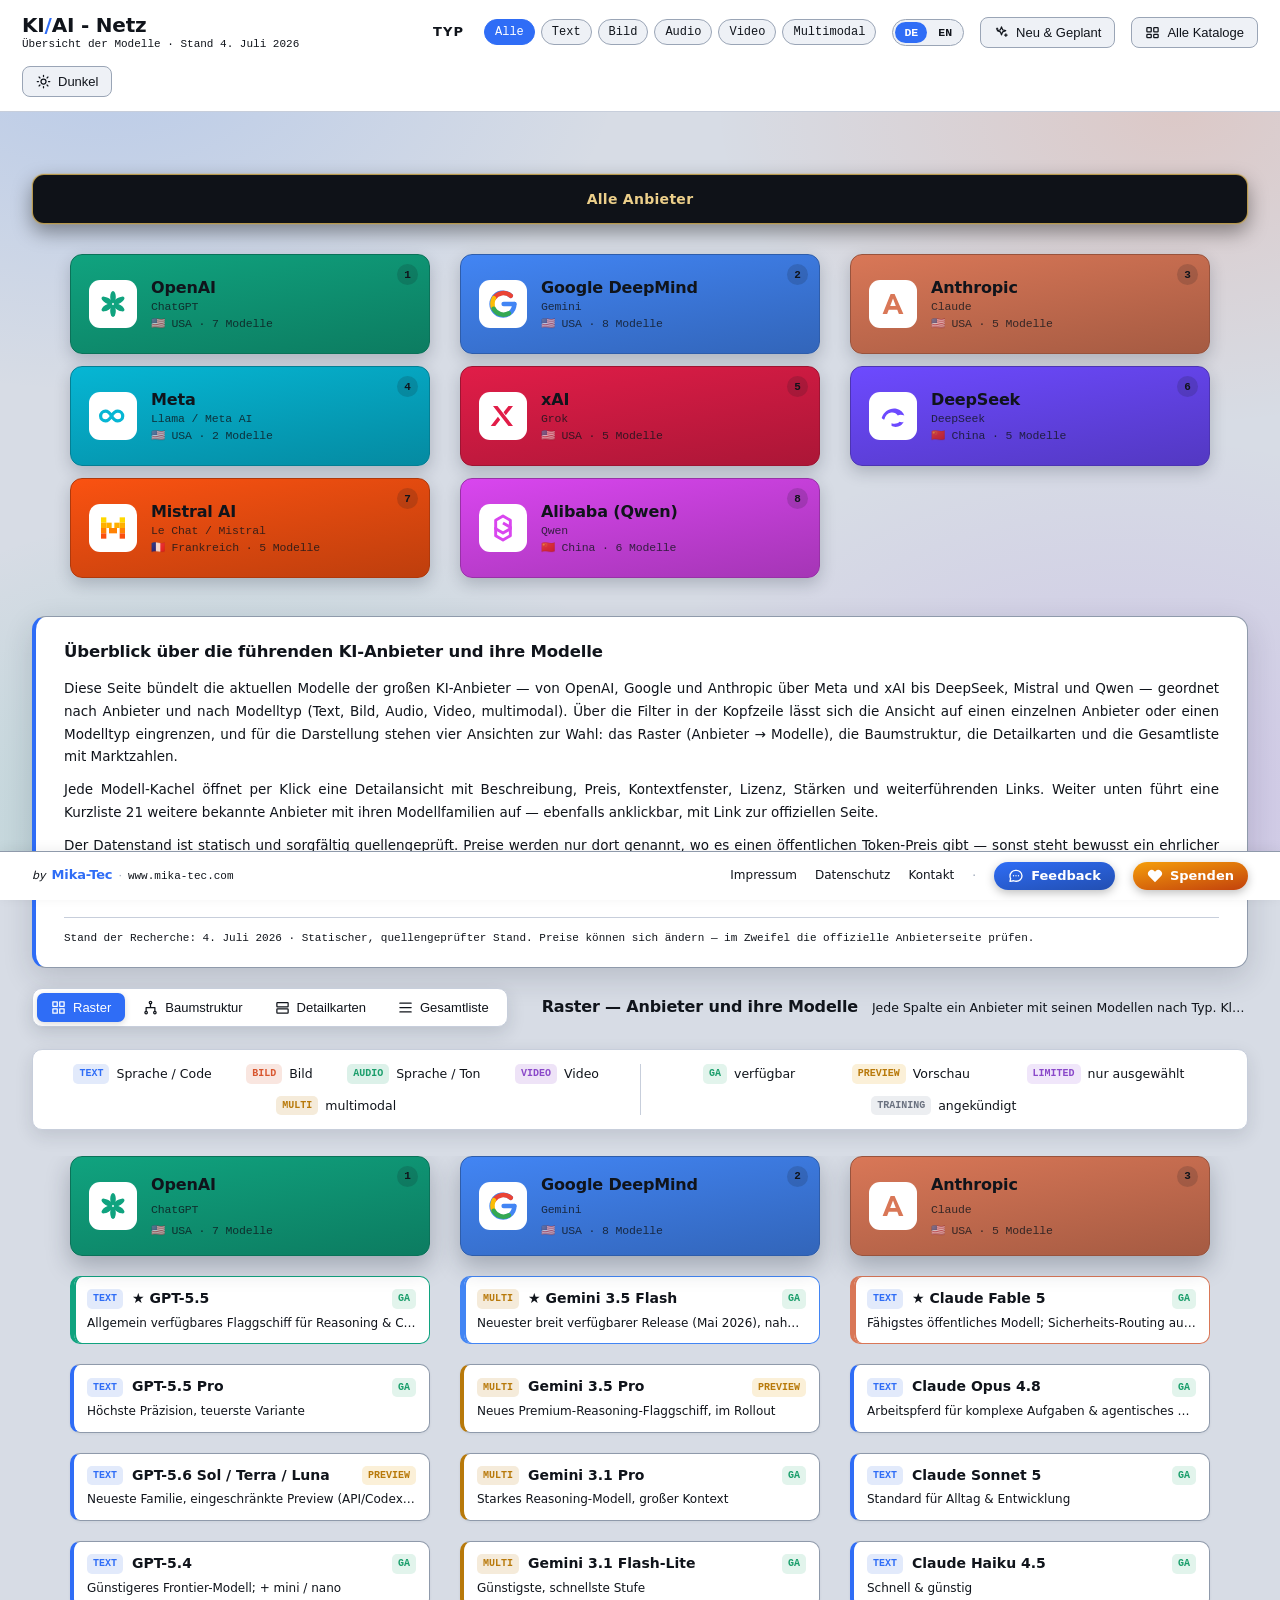
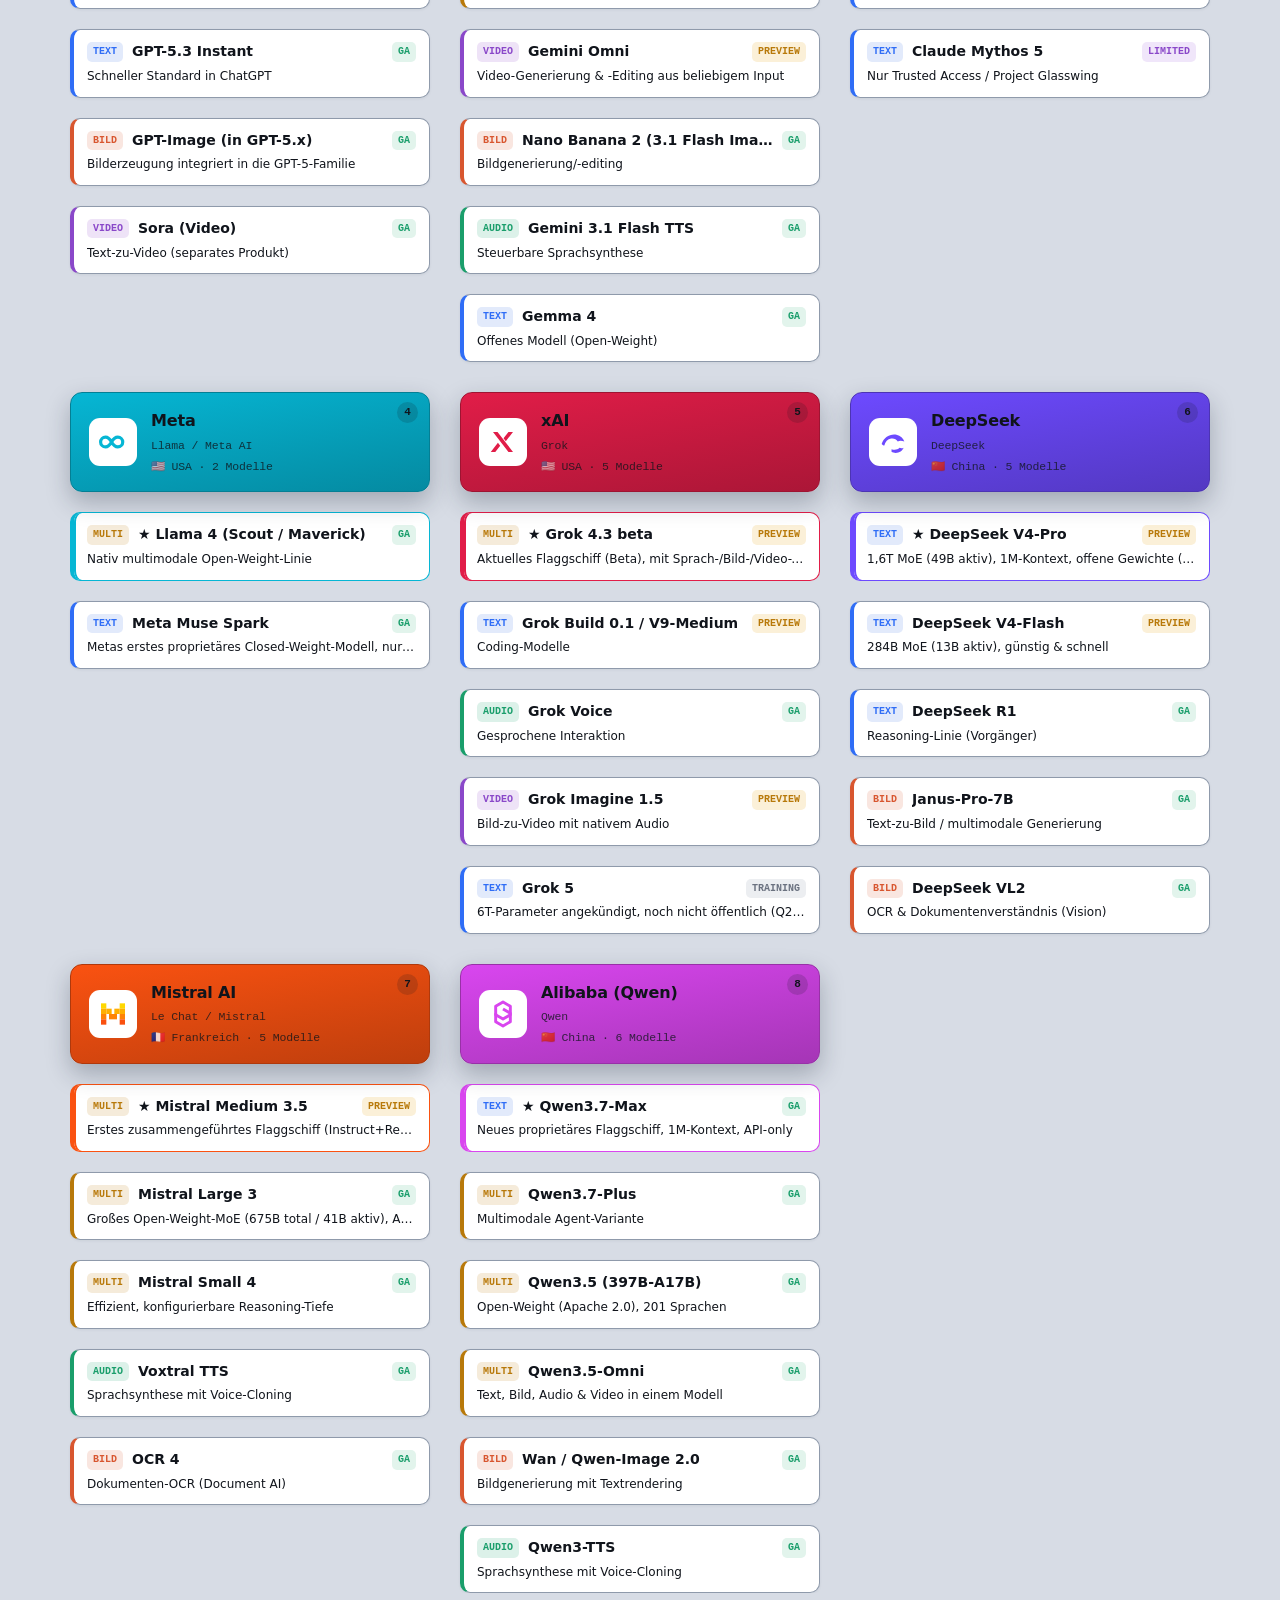
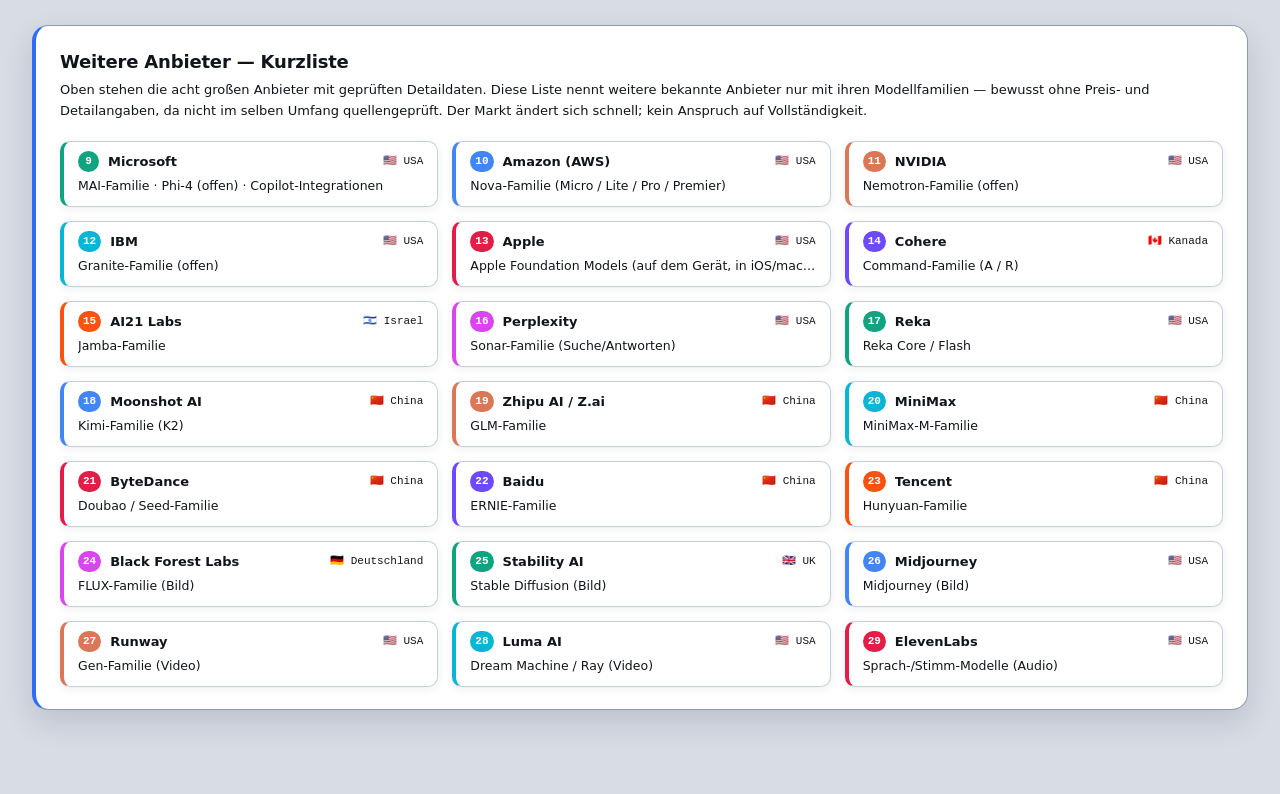
==== index.html @ 091ef5e9 "Handy: [object Object]-Bug behoben + Querlauf/Groesse gefixt - Bug: Detailkarten + Einzelansicht gab" ====
<!DOCTYPE html>
<html lang="de">
<head>
<meta charset="UTF-8">
<meta name="viewport" content="width=device-width, initial-scale=1.0">
<title>KI/AI - Netz — Übersicht der Modelle und Anbieter</title>
<meta name="description" content="Strukturierte Übersicht der großen KI-Anbieter und ihrer aktuellen Modelle, sortiert nach Typ. Stand: Juli 2026.">
<style>
  /* ---------- Farb-Token: Hell (Standard) ---------- */
  :root {
    --bg: #d7dce5;
    --panel: #ffffff;
    --panel-2: #eef1f6;
    /* Hell-Modus: alle Textstufen schwarz — keine grauen Schriften */
    --ink: #10141b;
    --ink-2: #10141b;
    --ink-3: #10141b;
    /* Schrift auf den farbigen Anbieter-Tafeln: im Hell-Modus schwarz */
    --card-ink: #10141b;
    --card-ink-soft: rgba(16, 20, 27, 0.78);
    --badge-bg: rgba(16, 20, 27, 0.16);
    --line: #c7cedb;
    --line-2: #9aa5b6;
    --card-line: #8f9aab;
    --tree-line: #6f8099;
    --accent: #2f6df6;
    --accent-soft: #e2eafb;
    --radius: 12px;
    --mono: ui-monospace, "SF Mono", "Cascadia Code", "JetBrains Mono", Menlo, Consolas, monospace;
    --sans: system-ui, -apple-system, "Segoe UI", Roboto, "Helvetica Neue", Arial, sans-serif;

    /* Status-Farben */
    --s-ga: #1a9e6b;
    --s-ga-bg: #e2f4ec;
    --s-preview: #b8790a;
    --s-preview-bg: #fbf0d8;
    --s-limited: #8a48c9;
    --s-limited-bg: #f0e6fa;
    --s-training: #6b7280;
    --s-training-bg: #eceef1;

    /* Typ-Farben */
    --t-text: #2f6df6;
    --t-image: #d8562f;
    --t-audio: #1a9e6b;
    --t-video: #8a48c9;
    --t-multi: #b8790a;
  }
  /* ---------- Farb-Token: Dunkel ---------- */
  html[data-theme="dark"] {
    --bg: #0d1017;
    --panel: #161b24;
    --panel-2: #1b212c;
    --ink: #e8ecf2;
    --ink-2: #a8b2c1;
    --ink-3: #6c7686;
    /* Dunkel-Modus: Tafel-Schrift bleibt weiß */
    --card-ink: #fff;
    --card-ink-soft: rgba(255, 255, 255, 0.88);
    --badge-bg: rgba(255, 255, 255, 0.28);
    --line: #262d38;
    --line-2: #333c49;
    --card-line: #4a5568;
    --tree-line: #74879f;
    --accent: #5b8dff;
    --accent-soft: #1a2740;

    --s-ga: #46c894;
    --s-ga-bg: #113026;
    --s-preview: #e0a838;
    --s-preview-bg: #33280f;
    --s-limited: #b785e8;
    --s-limited-bg: #2a1c3d;
    --s-training: #9aa3b2;
    --s-training-bg: #23272f;

    --t-text: #5b8dff;
    --t-image: #f0805a;
    --t-audio: #46c894;
    --t-video: #b785e8;
    --t-multi: #e0a838;
  }

  * { box-sizing: border-box; }
  html {
    scroll-behavior: smooth;
    /* verhindert, dass iOS Safari bei Querlauf die Schrift automatisch vergrößert */
    -webkit-text-size-adjust: 100%;
    text-size-adjust: 100%;
    overflow-x: hidden;   /* kein seitliches Verrutschen der ganzen Seite */
  }
  body {
    margin: 0;
    font-family: var(--sans);
    background: var(--bg);
    color: var(--ink);
    line-height: 1.55;
    -webkit-font-smoothing: antialiased;
    padding-bottom: 56px; /* Platz für die fixe Fußzeile */
  }
  /* Tiefeneffekt: mehrfarbiger Mesh-Hintergrund (fixiert) — Tafeln und
     Diagramme schweben mit ihren Schatten davor. */
  body {
    background:
      radial-gradient(900px 600px at 8% 5%, rgba(66, 133, 244, 0.20), transparent 58%),
      radial-gradient(800px 550px at 92% 12%, rgba(250, 82, 17, 0.14), transparent 58%),
      radial-gradient(850px 600px at 18% 95%, rgba(16, 163, 127, 0.16), transparent 58%),
      radial-gradient(900px 650px at 88% 90%, rgba(147, 51, 234, 0.14), transparent 58%),
      var(--bg);
    background-attachment: fixed;
  }
  html[data-theme="dark"] body {
    background:
      radial-gradient(1000px 650px at 10% -5%, rgba(64, 106, 255, 0.34), transparent 58%),
      radial-gradient(900px 600px at 92% 8%, rgba(168, 85, 247, 0.26), transparent 58%),
      radial-gradient(950px 650px at 15% 105%, rgba(16, 163, 127, 0.22), transparent 58%),
      radial-gradient(850px 600px at 88% 95%, rgba(250, 82, 17, 0.16), transparent 60%),
      var(--bg);
    background-attachment: fixed;
  }
  a { color: var(--accent); text-decoration: none; }
  a:hover { text-decoration: underline; }

  /* ---------- Kopfzeile ---------- */
  header.top {
    position: sticky;
    top: 0;
    z-index: 50;
    display: flex;
    align-items: center;
    gap: 16px;
    padding: 14px 22px;
    background: var(--panel);
    border-bottom: 1px solid var(--line);
    flex-wrap: wrap;
  }
  .brand {
    display: flex;
    flex-direction: column;
    line-height: 1.1;
  }
  .brand .name {
    font-size: 20px;
    font-weight: 700;
    letter-spacing: -0.01em;
  }
  .brand .name span { color: var(--accent); }
  .brand .sub {
    font-family: var(--mono);
    font-size: 11px;
    color: var(--ink-3);
    margin-top: 2px;
  }
  .top-spacer { flex: 1; }

  .filters {
    display: flex;
    align-items: center;
    gap: 6px;
    flex-wrap: wrap;
  }
  .filter-label {
    font-size: 13px;
    font-weight: 700;
    text-transform: uppercase;
    letter-spacing: 0.08em;
    color: var(--ink-2);
    margin-right: 14px;
  }
  .chip {
    font-family: var(--mono);
    font-size: 12px;
    padding: 5px 10px;
    border: 1px solid var(--line-2);
    border-radius: 999px;
    background: var(--panel-2);
    color: var(--ink-2);
    cursor: pointer;
    transition: all 0.15s;
    user-select: none;
  }
  .chip:hover { border-color: var(--accent); color: var(--ink); }
  .chip[aria-pressed="true"] {
    background: var(--accent);
    border-color: var(--accent);
    color: #fff;
  }

  /* Sprach-Umschalter (DE/EN/TR) — kompaktes Segmented-Control */
  .lang-switch {
    display: inline-flex; gap: 2px; padding: 2px;
    border: 1px solid var(--line-2); border-radius: 999px; background: var(--panel-2);
  }
  .lang-btn {
    font-family: var(--mono); font-size: 11.5px; font-weight: 600;
    padding: 4px 9px; border: none; border-radius: 999px;
    background: transparent; color: var(--ink-3); cursor: pointer;
    transition: background 0.15s, color 0.15s;
  }
  .lang-btn:hover { color: var(--ink); }
  .lang-btn[aria-pressed="true"] { background: var(--accent); color: #fff; }

  .btn {
    display: inline-flex;
    align-items: center;
    gap: 7px;
    font-size: 13px;
    font-weight: 500;
    padding: 7px 13px;
    border: 1px solid var(--line-2);
    border-radius: 8px;
    background: var(--panel-2);
    color: var(--ink);
    cursor: pointer;
    transition: all 0.15s;
  }
  .btn:hover { border-color: var(--accent); }
  .btn svg { width: 15px; height: 15px; }

  /* ---------- Haupt-Layout: eine Spalte über die volle Breite ---------- */
  .layout {
    display: flex;
    flex-direction: column;
    gap: 22px;
    padding: 28px clamp(16px, 2.5vw, 36px);
    max-width: none;
  }
  /* ---------- Anbieter-Zeile (ersetzt die früheren Seitenleisten) ---------- */
  /* Die 8 Chips in exakt denselben Spalten wie die Raster-Tafeln (360px / 30px);
     darüber die lange „Alle Anbieter"-Leiste */
  .prov-bar { display: block; margin-bottom: 16px; }
  /* lange Leiste über den 8 Tafeln, halbe Tafelhöhe (~50px):
     schwarz mit dezentem goldenem Rahmen */
  .all-bar {
    display: flex; align-items: center; justify-content: center;
    width: 100%; height: 50px;
    margin-top: 34px;
    margin-bottom: 30px;
    padding: 0 20px;
    background: #0f1218;
    border: 1.5px solid rgba(201, 162, 77, 0.42);
    border-radius: 12px;
    cursor: pointer;
    font-family: inherit; font-size: 14px; font-weight: 650;
    letter-spacing: 0.02em;
    color: #d7bd82;
    transition: border-color 0.15s, color 0.15s, box-shadow 0.15s;
  }
  .all-bar:hover {
    border-color: rgba(212, 175, 85, 0.75);
    color: #ecd9a4;
  }
  .all-bar.is-active {
    /* aktiv (alle Anbieter): kräftigerer, aber dezenter Goldrahmen + leichter Schein */
    border-color: rgba(212, 175, 85, 0.85);
    color: #eccf8a;
    box-shadow: 0 0 0 1px rgba(212, 175, 85, 0.22), 0 8px 20px rgba(0, 0, 0, 0.4);
  }
  .prov-grid {
    display: grid;
    grid-template-columns: repeat(auto-fit, 360px);
    justify-content: center;
    gap: 12px 30px;
  }
  /* EINE gemeinsame Kopf-Kachel für alle drei Bereiche
     (Anbieter-Zeile, Raster-Köpfe, Baum-Knoten): 360 × 76 px, zweizeilig */
  .prov-chip {
    display: flex;
    align-items: center;
    gap: 14px;
    position: relative;
    width: 100%;
    height: 100px;
    padding: 12px 18px;
    overflow: hidden;
    font-weight: 650;
    font-size: 15px;
    letter-spacing: -0.01em;
    background: var(--panel);
    border: 1.5px solid var(--card-line);
    border-radius: 12px;
    cursor: pointer;
    transition: border-color 0.15s, background 0.15s;
    font-family: inherit;
    color: var(--ink);
    text-align: left;
  }
  @media (max-width: 700px) {
    .prov-grid { grid-template-columns: 1fr; }
  }
  /* Chips im selben satten Tafel-Look wie die Anbieter-Köpfe unten */
  .prov-chip {
    background: linear-gradient(170deg, var(--pc, var(--accent)), color-mix(in srgb, var(--pc, var(--accent)) 76%, #000));
    border-color: color-mix(in srgb, var(--pc, var(--accent)) 70%, #000);
    color: var(--card-ink);
    box-shadow: 0 6px 16px rgba(23, 32, 51, 0.22);
  }
  html[data-theme="dark"] .prov-chip { box-shadow: 0 8px 18px rgba(0, 0, 0, 0.45); }
  .prov-chip { transition: border-color 0.15s, background 0.15s, transform 0.12s, box-shadow 0.15s, filter 0.15s; }
  .prov-chip:hover { filter: brightness(1.08); transform: translateY(-1px); }
  /* html-Präfix: übersteuert die themenspezifische box-shadow-Regel oben */
  html .prov-chip.is-active {
    /* aktive Auswahl: kontrastreicher Ring (helle/dunkle Trennung zur Tafelfarbe)
       + leichte Anhebung — dezent, aber klar erkennbar */
    box-shadow: 0 0 0 2.5px var(--bg), 0 0 0 5px var(--card-ink), 0 12px 26px rgba(0, 0, 0, 0.32);
    transform: translateY(-2px);
    filter: brightness(1.05);
    z-index: 2;
  }
  /* weißes Plättchen mit Anbieter-Symbol */
  .logo-chip {
    width: 30px; height: 30px;
    border-radius: 8px;
    display: grid; place-items: center;
    flex-shrink: 0;
    background: #fff;
    border: 1px solid var(--line);
    font-weight: 700; font-size: 12px;
    color: var(--pc, var(--accent));
  }
  .logo-chip svg { width: 19px; height: 19px; display: block; }
  html[data-theme="dark"] .logo-chip { background: #f4f6fa; border-color: transparent; }

  .model-note {
    font-size: 11.5px;
    color: var(--ink-2);
    margin-top: 1px;
  }

  .type-dot {
    font-family: var(--mono);
    font-size: 10px;
    padding: 2px 6px;
    border-radius: 5px;
    font-weight: 600;
    white-space: nowrap;
  }
  .type-text  { background: var(--accent-soft); color: var(--t-text); }
  .type-image { background: color-mix(in srgb, var(--t-image) 15%, transparent); color: var(--t-image); }
  .type-audio { background: color-mix(in srgb, var(--t-audio) 15%, transparent); color: var(--t-audio); }
  .type-video { background: color-mix(in srgb, var(--t-video) 15%, transparent); color: var(--t-video); }
  .type-multi { background: color-mix(in srgb, var(--t-multi) 15%, transparent); color: var(--t-multi); }

  .status {
    font-family: var(--mono);
    font-size: 10px;
    padding: 2px 6px;
    border-radius: 5px;
    font-weight: 600;
    white-space: nowrap;
  }
  .st-ga       { background: var(--s-ga-bg); color: var(--s-ga); }
  .st-preview  { background: var(--s-preview-bg); color: var(--s-preview); }
  .st-limited  { background: var(--s-limited-bg); color: var(--s-limited); }
  .st-training { background: var(--s-training-bg); color: var(--s-training); }

  /* ---------- Mittelbereich ---------- */
  main.center { display: flex; flex-direction: column; gap: 22px; min-width: 0; }
  /* Bühne: KEINE eigene Tafel mehr — der Mesh-Hintergrund liegt direkt hinter
     den Ausgaben; nur die einzelnen Tafeln/Karten schweben davor. */
  .stage { background: transparent; }
  .stage h2 {
    margin: 0 0 4px;
    font-size: 18px;
    font-weight: 700;
    letter-spacing: -0.01em;
  }
  .stage .card-sub {
    margin: 0 0 20px;
    font-size: 13px;
    color: var(--ink-2);
  }

  /* Legende — zwei Gruppen (Modelltyp · Status), über die volle Breite verteilt
     und durch eine senkrechte Linie sauber getrennt */
  .legend {
    display: flex;
    align-items: stretch;
    padding: 14px 24px;
    background: var(--panel);
    border: 1px solid var(--line);
    border-radius: 10px;
    font-size: 12.5px;
    color: var(--ink-2);
    box-shadow: 0 6px 18px rgba(23, 32, 51, 0.12);
  }
  html[data-theme="dark"] .legend { box-shadow: 0 8px 22px rgba(0, 0, 0, 0.4); }
  .legend b { color: var(--ink); font-weight: 600; }
  .lg-group {
    display: flex;
    align-items: center;
    flex: 1 1 0;
    flex-wrap: wrap;
    justify-content: space-evenly;
    gap: 12px 18px;
  }
  .lg-sep {
    flex: 0 0 auto;
    width: 1px;
    align-self: stretch;
    background: var(--line);
    margin: 0 24px;
  }
  .lg-item { display: inline-flex; align-items: center; gap: 7px; white-space: nowrap; }
  @media (max-width: 720px) {
    .legend { flex-direction: column; align-items: stretch; gap: 12px; }
    .lg-sep { width: auto; height: 1px; margin: 0; }
  }

  /* ---------- Info-Tafel oben im Mittelbereich ---------- */
  .intro-card {
    background: var(--panel);
    border: 1.5px solid var(--card-line);
    border-left: 4px solid var(--accent);
    border-radius: 14px;
    padding: 22px 28px 20px;
    margin-bottom: 20px;
    box-shadow: 0 10px 30px rgba(23, 32, 51, 0.16);
  }
  html[data-theme="dark"] .intro-card { box-shadow: 0 14px 34px rgba(0, 0, 0, 0.5); }
  .intro-card h2 {
    font-size: 16.5px; font-weight: 700; margin: 0 0 12px;
    letter-spacing: -0.01em; color: var(--ink);
  }
  /* Fließtext über die volle Tafelbreite, im Blocksatz mit Silbentrennung */
  .intro-card p {
    font-size: 13.5px; color: var(--ink-2); line-height: 1.7; margin: 0;
    text-align: justify;
    hyphens: auto; -webkit-hyphens: auto;
  }
  .intro-card p + p { margin-top: 10px; }
  .intro-card p strong { color: var(--ink); font-weight: 650; }
  .intro-card p code {
    font-family: var(--mono); font-size: 12px;
    background: var(--accent-soft); color: var(--accent);
    padding: 1px 6px; border-radius: 5px;
  }
  .intro-card .intro-meta {
    font-family: var(--mono); font-size: 11px; color: var(--ink-3);
    margin-top: 14px; padding-top: 12px; display: block;
    border-top: 1px solid var(--line);
    text-align: left; hyphens: none;
  }

  /* ---------- Ansicht-Umschalter (Raster / Baum) ---------- */
  .center-toolbar {
    display: flex;
    align-items: center;
    justify-content: flex-start;
    gap: 34px;
    flex-wrap: wrap;
    margin-bottom: 22px;
  }
  /* Titel + Beschreibung der aktiven Ansicht — rechts neben den Tabs,
     alles auf EINER Zeile (Titel fett, Beschreibung daneben) */
  .view-caption {
    flex: 1 1 320px; min-width: 0;
    display: flex; align-items: baseline; gap: 14px;
  }
  .view-caption .vc-title {
    font-size: 16px; font-weight: 700; letter-spacing: -0.01em;
    color: var(--ink); line-height: 1.3;
    white-space: nowrap; flex-shrink: 0;
  }
  .view-caption .vc-sub {
    font-size: 12.5px; color: var(--ink-3); line-height: 1.3;
    white-space: nowrap; overflow: hidden; text-overflow: ellipsis; min-width: 0;
  }
  .view-tabs {
    display: inline-flex;
    gap: 4px;
    padding: 4px;
    background: var(--panel);
    border: 1px solid var(--line);
    border-radius: 10px;
    box-shadow: 0 6px 18px rgba(23, 32, 51, 0.14);
  }
  html[data-theme="dark"] .view-tabs { box-shadow: 0 8px 22px rgba(0, 0, 0, 0.45); }
  .view-tab {
    display: inline-flex;
    align-items: center;
    gap: 7px;
    font-size: 13px;
    font-weight: 500;
    padding: 7px 14px;
    border: none;
    border-radius: 7px;
    background: transparent;
    color: var(--ink-2);
    cursor: pointer;
    transition: all 0.15s;
  }
  .view-tab:hover { color: var(--ink); }
  .view-tab[aria-selected="true"] {
    background: var(--accent);
    color: #fff;
    box-shadow: 0 2px 6px rgba(0,0,0,0.15);
  }
  html[data-theme="dark"] .view-tab[aria-selected="true"] { box-shadow: 0 2px 6px rgba(0,0,0,0.5); }
  .view-tab svg { width: 15px; height: 15px; }
  .view-panel[hidden] { display: none; }
  /* fixe Ausgabetafel: die Tafel behält ihre Höhe, nur der Inhalt wechselt.
     padding-top gibt allen Ansichten denselben Abstand zur Legende (wie im Baum) */
  .view-panel { min-height: 72vh; padding-top: 26px; }

  /* ---------- Gesamtliste (Marktzahlen-Tabelle) ---------- */
  .market-scroll {
    overflow-x: auto;
    border: 1.5px solid var(--card-line);
    border-radius: 14px;
    box-shadow: 0 10px 30px rgba(23, 32, 51, 0.14);
  }
  html[data-theme="dark"] .market-scroll { box-shadow: 0 14px 34px rgba(0, 0, 0, 0.5); }
  .market-table {
    width: 100%; border-collapse: collapse;
    font-size: 13px; min-width: 1080px;
    background: var(--panel);
    border-radius: 14px; overflow: hidden;
  }
  .market-table thead th {
    position: sticky; top: 0; z-index: 1;
    background: var(--panel-2);
    color: var(--ink-3);
    font-weight: 700; text-align: left;
    padding: 13px 16px;
    border-bottom: 1.5px solid var(--card-line);
    border-right: 1px solid var(--line);
    white-space: nowrap;
    font-size: 11px; text-transform: uppercase; letter-spacing: 0.05em;
  }
  .market-table tbody td {
    padding: 12px 16px;
    border-bottom: 1px solid var(--line);
    border-right: 1px solid var(--line);
    vertical-align: middle;
    text-align: left; /* alle Spalten linksbündig */
    color: var(--ink-2);
  }
  /* letzte Spalte ohne rechte Linie (Rahmen übernimmt der Container) */
  .market-table thead th:last-child,
  .market-table tbody td:last-child { border-right: none; }
  .market-table tbody tr:last-child td { border-bottom: none; }
  .market-table tbody tr:hover td { background: color-mix(in srgb, var(--accent) 7%, transparent); }
  /* Anbieter-Zelle: Farbpunkt + Name */
  .mt-prov { font-weight: 700; color: var(--ink); white-space: nowrap; }
  .mt-prov .mt-dot {
    display: inline-block; width: 10px; height: 10px; border-radius: 50%;
    margin-right: 9px; vertical-align: middle;
    background: var(--mc, var(--ink-3));
    box-shadow: 0 0 0 2px color-mix(in srgb, var(--mc, var(--ink-3)) 25%, transparent);
  }
  .mt-rank {
    display: inline-grid; place-items: center;
    min-width: 20px; height: 20px; padding: 0 5px; margin-right: 10px;
    border-radius: 999px; background: var(--panel-2); border: 1px solid var(--line);
    font-family: var(--mono); font-size: 10.5px; font-weight: 700; color: var(--ink-3);
    vertical-align: middle;
  }
  .mt-land { white-space: nowrap; font-size: 12.5px; }
  .mt-product { font-size: 12.5px; }
  .mt-num { font-variant-numeric: tabular-nums; white-space: nowrap; font-weight: 650; color: var(--ink); }
  .mt-metric { font-size: 11.5px; color: var(--ink-3); }
  .mt-year { font-variant-numeric: tabular-nums; font-weight: 650; color: var(--ink); white-space: nowrap; }
  .mt-empty { color: var(--ink-3); opacity: 0.55; }
  /* Quellen-Spalte: kleiner klickbarer Link */
  .mt-srclink {
    display: inline-flex; align-items: center; gap: 3px;
    font-size: 11.5px; color: var(--accent); text-decoration: none;
    white-space: nowrap;
  }
  .mt-srclink:hover { text-decoration: underline; }
  /* Kategorie-Badge */
  .mt-cat {
    display: inline-block; padding: 3px 9px; border-radius: 999px;
    font-size: 11px; font-weight: 600; white-space: nowrap;
    background: color-mix(in srgb, var(--cc, var(--accent)) 16%, transparent);
    color: var(--cc, var(--accent));
    border: 1px solid color-mix(in srgb, var(--cc, var(--accent)) 35%, transparent);
  }
  /* ---------- Baumdiagramm (Wurzel -> Anbieter -> Modelle) — Dashboard-Stil ---------- */
  .tree { overflow-x: auto; padding: 16px 4px 8px; }
  /* nie schmaler als der Inhalt (dann scrollen), sonst volle Breite nutzen */
  .tree-inner { min-width: min-content; }

  /* feine, dezente Linienfarbe eigens für den Baum */
  .tree { --tl: var(--tree-line); }

  .tree-root {
    display: flex;
    justify-content: center;
    margin-bottom: 0;
  }
  .tree-root .node-root {
    background: var(--panel);
    color: var(--ink);
    font-weight: 700;
    font-size: 16px;
    padding: 13px 30px;
    border: 1.5px solid var(--line-2);
    border-radius: 12px;
    letter-spacing: -0.01em;
    box-shadow: 0 2px 8px rgba(0,0,0,0.06);
  }
  .tree-root .node-root::before {
    content: "";
    display: inline-block;
    width: 7px; height: 7px;
    border-radius: 50%;
    background: var(--accent);
    margin-right: 9px;
    vertical-align: middle;
  }
  html[data-theme="dark"] .tree-root .node-root { box-shadow: none; }

  /* senkrechte Linie von Wurzel zur Verteiler-Ebene */
  .trunk { width: 2px; height: 34px; background: var(--tl); margin: 0 auto; }

  /* Reihe von Anbietern; die Verteilerlinie wird pro Ast gezeichnet
     (erster/letzter Ast nur zur Hälfte) — passt sich so jeder Breite an */
  /* Baum-Spalten exakt wie das Raster: 360px-Kacheln + 30px Abstand
     (jeder Ast belegt 390px; .tree-cols zentriert das Ganze wie das Grid) */
  .tree-cols { margin: 0 auto; max-width: 100%; }
  .branch-row {
    display: flex;
    align-items: flex-start;
    justify-content: flex-start;
    position: relative;
    padding-top: 30px;
  }
  .branch-row + .branch-row { margin-top: 56px; }
  .branch {
    display: flex;
    flex-direction: column;
    align-items: stretch;
    flex: 0 0 390px;
    width: 390px;
    padding: 0 15px; /* ersetzt das frühere gap — hält die Verteilerlinie durchgehend */
    position: relative;
  }
  /* waagerechte Verteilerlinie über diesem Ast */
  .branch::before {
    content: "";
    position: absolute;
    top: -30px;
    left: 0;
    right: 0;
    height: 2px;
    background: var(--tl);
  }
  .branch:first-child::before { left: 50%; }
  .branch:last-child::before { right: 50%; }
  /* Stiel von der Verteilerlinie zum Anbieterknoten */
  .branch::after {
    content: "";
    position: absolute;
    top: -30px;
    left: 50%;
    transform: translateX(-50%);
    width: 2px;
    height: 30px;
    background: var(--tl);
  }

  /* Anbieter-Kopf im Baum: exakt dieselbe Kachel wie Chips oben und Raster-Köpfe */
  .node-provider {
    color: var(--card-ink);
    font-weight: 650;
    font-size: 15px;
    letter-spacing: -0.01em;
    height: 100px;
    padding: 12px 18px;
    border-radius: 12px;
    text-align: left;
    width: 100%;
    background: linear-gradient(170deg, var(--pc, var(--accent)), color-mix(in srgb, var(--pc, var(--accent)) 76%, #000));
    border: 1.5px solid color-mix(in srgb, var(--pc, var(--accent)) 70%, #000);
    display: flex;
    align-items: center;
    gap: 14px;
    position: relative;
    overflow: hidden;
    cursor: default;
    box-shadow: 0 10px 24px rgba(23, 32, 51, 0.28);
  }
  html[data-theme="dark"] .node-provider {
    box-shadow: 0 12px 28px rgba(0, 0, 0, 0.5);
  }

  /* Liste der Modell-Blätter unter jedem Anbieter */
  .leaves {
    position: relative;
    margin-top: 0;
    padding-top: 22px;
    width: 100%;
    display: flex;
    flex-direction: column;
    gap: 30px; /* mehr Luft — die Blätter kleben nicht mehr aneinander */
  }
  /* senkrechte Sammellinie vom Anbieter nach unten durch die Blätter */
  .leaves::before {
    content: "";
    position: absolute;
    top: 0;
    left: 20px;
    width: 2px;
    height: calc(100% - 22px - 23px);
    background: var(--tl);
  }
  .leaf {
    position: relative;
    margin-left: 20px;
    padding: 11px 13px;
    background: var(--panel);
    border: 1.5px solid var(--card-line);
    border-left: 4px solid var(--tc, var(--card-line));
    border-radius: 10px;
    font-size: 13.5px;
    font-weight: 500;
    display: flex;
    align-items: center;
    gap: 9px;
    box-shadow: 0 1px 3px rgba(23, 32, 51, 0.06);
    transition: border-color 0.15s, transform 0.15s, box-shadow 0.15s;
  }
  html[data-theme="dark"] .leaf { box-shadow: none; }
  .leaf:hover {
    border-color: var(--pc, var(--accent));
    transform: translateX(2px);
    box-shadow: 0 4px 12px rgba(0,0,0,0.08);
  }
  html[data-theme="dark"] .leaf:hover { box-shadow: 0 4px 12px rgba(0,0,0,0.4); }
  /* waagerechter Abzweig von der Sammellinie zum Blatt */
  .leaf::before {
    content: "";
    position: absolute;
    top: 50%;
    left: -20px;
    width: 20px;
    height: 2px;
    background: var(--tl);
  }
  .leaf.is-flagship {
    border-color: color-mix(in srgb, var(--pc) 60%, var(--card-line));
    border-left-color: var(--pc);
    box-shadow: inset 2px 0 0 var(--pc);
  }
  .leaf .lf-name { flex: 1; min-width: 0; overflow: hidden; text-overflow: ellipsis; white-space: nowrap; }
  /* etwas mehr Luft zwischen Typ-Balken und Modellname */
  .leaf > .type-dot { margin-right: 6px; }

  /* Diagramm-Raster (Anbieter -> Modelle nach Typ) */
  .diagram { overflow-x: auto; }
  /* feste Spaltenbreite + zentriert: die Ausgabe springt nicht mehr,
     auch ein einzelner (gefilterter) Anbieter steht mittig */
  .diagram-grid {
    display: grid;
    grid-template-columns: repeat(auto-fit, 360px); /* auto-fit: leere Spalten kollabieren -> echte Zentrierung */
    justify-content: center;
    gap: 30px; /* Tafeln deutlich auseinandergezogen */
  }
  /* Einzelansicht: Untertafeln nur so hoch wie ihr Inhalt, linksbündig */
  .diagram-grid.solo { align-items: start; justify-content: start; }
  /* Raster im Baum-Stil: nur der Kopf ist eine satte Farbtafel,
     die Kacheln schweben frei darunter auf dem Hintergrund */
  .dg-provider {
    background: transparent;
    border: none;
    box-shadow: none;
    overflow: visible;
    display: flex;
    flex-direction: column;
  }
  .dg-head {
    /* Kopf-Kachel, identisch in allen drei Bereichen: Rang oben rechts,
       großes Logo links, rechts davon Name / Produkt / Land + Modellzahl */
    height: 100px;
    padding: 12px 18px;
    color: var(--card-ink);
    font-weight: 650;
    font-size: 15px;
    letter-spacing: -0.01em;
    display: flex; align-items: center; gap: 14px;
    position: relative;
    overflow: hidden;
    background: linear-gradient(170deg, var(--pc, var(--accent)), color-mix(in srgb, var(--pc, var(--accent)) 76%, #000));
    border: 1.5px solid color-mix(in srgb, var(--pc, var(--accent)) 70%, #000);
    border-radius: 12px;
    box-shadow: 0 10px 24px rgba(23, 32, 51, 0.28);
  }
  html[data-theme="dark"] .dg-head { box-shadow: 0 12px 28px rgba(0, 0, 0, 0.5); }
  /* gemeinsamer Innenaufbau der drei Kopf-Kacheln:
     Rang-Zahl oben rechts, großes Logo links, Textspalte rechts daneben */
  .ph-text {
    display: flex; flex-direction: column; justify-content: center;
    gap: 3px; min-width: 0; flex: 1;
  }
  .ph-text .dg-name {
    font-size: 16px;
    min-width: 0; overflow: hidden; text-overflow: ellipsis; white-space: nowrap;
  }
  .dg-head .rank-badge, .prov-chip .rank-badge, .node-provider .rank-badge {
    position: absolute; top: 9px; right: 11px;
  }
  .dg-head small, .prov-chip small, .node-provider small {
    font-family: var(--mono); font-weight: 400; font-size: 11.5px;
    color: var(--card-ink-soft);
    white-space: nowrap; overflow: hidden; text-overflow: ellipsis; min-width: 0;
  }
  .dg-head .logo-chip, .prov-chip .logo-chip, .node-provider .logo-chip {
    width: 48px; height: 48px; border-radius: 11px; border: none;
  }
  .dg-head .logo-chip svg, .prov-chip .logo-chip svg, .node-provider .logo-chip svg {
    width: 32px; height: 32px;
  }
  .dg-body { padding: 20px 0 0; display: flex; flex-direction: column; gap: 20px; }
  .dg-model {
    display: flex; flex-direction: column; gap: 4px;
    padding: 11px 13px;
    background: var(--panel);
    border: 1.5px solid var(--card-line);
    border-left: 4px solid var(--tc, var(--card-line));
    border-radius: 10px;
    font-size: 14px;
    font-weight: 550;
    box-shadow: 0 1px 3px rgba(23, 32, 51, 0.06);
    transition: border-color 0.15s, transform 0.15s, box-shadow 0.15s;
  }
  html[data-theme="dark"] .dg-model { box-shadow: none; }
  .dg-model:hover {
    border-color: var(--pc, var(--accent));
    border-left-color: var(--tc, var(--pc, var(--accent)));
    transform: translateY(-1px);
    box-shadow: 0 5px 14px rgba(0,0,0,0.10);
  }
  html[data-theme="dark"] .dg-model:hover { box-shadow: 0 5px 14px rgba(0,0,0,0.4); }
  .dg-model .dg-top { display: flex; align-items: center; gap: 9px; min-width: 0; }
  .dg-model .nm { flex: 1; min-width: 0; overflow: hidden; text-overflow: ellipsis; white-space: nowrap; }
  .dg-model .dg-note {
    font-size: 12px; font-weight: 400; color: var(--ink-2);
    overflow: hidden; text-overflow: ellipsis; white-space: nowrap;
  }
  .dg-model.is-flagship { border-color: var(--pc); border-left-color: var(--pc); box-shadow: inset 2px 0 0 var(--pc); }

  /* Detailkarten nach Typ */
  .type-section + .type-section { margin-top: 30px; }
  .type-title {
    display: flex; align-items: center; gap: 10px;
    font-size: 15.5px; font-weight: 700;
    margin: 0 0 16px;
    padding-bottom: 10px;
    border-bottom: 2px solid var(--line);
    letter-spacing: -0.01em;
  }
  .type-swatch { width: 13px; height: 13px; border-radius: 4px; }
  /* feste Kartenbreite, linksbündig (keine springenden Größen);
     grid-auto-rows: 1fr -> alle Reihen und damit alle Karten gleich hoch */
  .detail-grid {
    display: grid;
    grid-template-columns: repeat(auto-fit, 330px);
    grid-auto-rows: 1fr;
    justify-content: start;
    gap: 22px;
  }
  .detail {
    border: 1.5px solid var(--card-line);
    border-top: 3px solid var(--pc, var(--accent));
    border-radius: 12px;
    padding: 15px 17px;
    background: var(--panel);
    display: flex; flex-direction: column; gap: 7px;
    box-shadow: 0 1px 2px rgba(0,0,0,0.04);
    transition: transform 0.15s, box-shadow 0.15s, border-color 0.15s;
  }
  html[data-theme="dark"] .detail { background: var(--panel-2); box-shadow: 0 10px 26px rgba(0, 0, 0, 0.4); }
  .detail .d-top { display: flex; align-items: center; justify-content: space-between; gap: 8px; }
  .detail .d-name { font-weight: 650; font-size: 15px; letter-spacing: -0.01em; }
  .detail .d-prov {
    font-family: var(--mono); font-size: 11.5px; color: var(--ink-3);
    display: inline-flex; align-items: center; gap: 6px;
  }
  .detail .d-prov::before {
    content: ""; width: 8px; height: 8px; border-radius: 2px; background: var(--pc, var(--accent));
  }
  .detail { min-height: 196px; } /* einheitliche Kartengröße, auch außerhalb des Grids */
  .detail .d-note {
    font-size: 13px; color: var(--ink-2); line-height: 1.5; flex: 1;
    display: -webkit-box; -webkit-line-clamp: 3; -webkit-box-orient: vertical;
    overflow: hidden; /* Beschreibung auf 3 Zeilen begrenzt — voller Text in der Maske */
  }
  .detail .d-facts {
    margin-top: auto; /* Fakten immer unten bündig — Karten wirken einheitlich */
    padding-top: 10px;
    border-top: 1px dashed var(--line-2);
    display: flex; flex-direction: column; gap: 5px;
  }
  .detail .d-fact { display: flex; align-items: baseline; gap: 10px; font-size: 12px; min-width: 0; }
  .detail .d-fact-k {
    font-family: var(--mono); font-size: 10.5px; color: var(--ink-3);
    width: 66px; flex-shrink: 0; text-transform: uppercase; letter-spacing: 0.04em;
  }
  .detail .d-fact-v {
    color: var(--ink-2); font-weight: 500;
    overflow: hidden; text-overflow: ellipsis; white-space: nowrap;
  }

  .empty {
    padding: 40px; text-align: center; color: var(--ink-3);
    font-size: 13px;
  }

  footer.foot {
    position: fixed;
    left: 0; right: 0; bottom: 0;
    z-index: 150;
    margin: 0;
    padding: 10px 32px;
    font-size: 12px;
    color: var(--ink-3);
    background: var(--panel);
    border-top: 1.5px solid var(--card-line);
    box-shadow: 0 -2px 12px rgba(0,0,0,0.06);
  }
  html[data-theme="dark"] footer.foot { box-shadow: 0 -2px 12px rgba(0,0,0,0.3); }
  footer.foot code {
    font-family: var(--mono);
    background: var(--panel-2);
    padding: 1px 5px; border-radius: 4px; font-size: 11px;
  }
  .foot-bar {
    display: flex;
    align-items: center;
    justify-content: space-between;
    gap: 16px;
    flex-wrap: wrap;
  }
  .foot-brand,
  .foot-brand:hover,
  .foot-brand span {
    text-decoration: none;
  }
  .foot-brand {
    display: inline-flex; align-items: baseline; gap: 6px;
    font-size: 12px;
  }
  .foot-brand .fb-by {
    font-size: 11px; color: var(--ink-3); font-style: italic;
  }
  .foot-brand .fb-name {
    font-weight: 600; font-size: 13px; color: var(--accent);
    letter-spacing: -0.01em;
    transition: color 0.15s;
  }
  .foot-brand .fb-sep { color: var(--line-2); font-size: 11px; }
  .foot-brand .fb-url {
    font-family: var(--mono); font-size: 11px; color: var(--ink-2);
    border-bottom: 1px solid transparent;
    padding-bottom: 1px;
    transition: color 0.15s, border-color 0.15s;
  }
  .foot-brand:hover .fb-name { color: var(--accent); }
  .foot-brand:hover .fb-url { color: var(--accent); border-bottom-color: var(--accent); }
  .foot-links { display: inline-flex; align-items: center; gap: 18px; flex-wrap: wrap; }
  /* Feedback & Spenden als farbige Pill-Buttons */
  .foot-links .foot-action,
  .foot-links .foot-action:hover {
    display: inline-flex; align-items: center; gap: 7px;
    color: #fff; font-weight: 650; font-size: 13px;
    padding: 4px 14px;
    border-radius: 999px;
    border-bottom: none;
    box-shadow: 0 3px 10px rgba(0, 0, 0, 0.25);
    transition: filter 0.15s, transform 0.15s;
  }
  .foot-links .foot-action { background: linear-gradient(170deg, var(--accent), color-mix(in srgb, var(--accent) 72%, #000)); }
  .foot-links .foot-action.donate { background: linear-gradient(170deg, #f59e0b, #c2410c); }
  .foot-links .foot-action:hover { filter: brightness(1.12); transform: translateY(-1px); color: #fff; }
  .foot-links .foot-action svg { width: 16px; height: 16px; }
  .foot-sep { color: var(--line-2); }
  .foot-left { display: inline-flex; align-items: center; gap: 16px; }
  .visit-count {
    display: inline-flex; align-items: center; gap: 6px;
    font-family: var(--mono); font-size: 11.5px; color: var(--ink-3);
    padding: 3px 10px;
    border: 1px solid var(--line);
    border-radius: 999px;
    background: var(--panel-2);
  }
  .visit-count svg { width: 13px; height: 13px; }
  .visit-count[hidden] { display: none; }

  /* ---------- Rang-Nummern (oben 1-8, Kurzliste fortlaufend) ---------- */
  .rank-badge {
    display: inline-grid; place-items: center;
    min-width: 21px; height: 21px;
    padding: 0 5px;
    border-radius: 999px;
    background: var(--badge-bg, rgba(255, 255, 255, 0.28));
    color: var(--card-ink);
    font-family: var(--mono); font-size: 11px; font-weight: 700;
    flex-shrink: 0;
  }

  /* ---------- Weitere Anbieter: eigene gerahmte Tafel als klare Trennung ---------- */
  .more-section {
    margin-top: 10px;
    background: var(--panel);
    border: 1.5px solid var(--card-line);
    border-left: 4px solid var(--accent);
    border-radius: 16px;
    padding: 22px 24px;
    box-shadow: 0 12px 30px rgba(23, 32, 51, 0.14);
  }
  html[data-theme="dark"] .more-section {
    background: color-mix(in srgb, var(--panel) 92%, transparent);
    box-shadow: 0 16px 38px rgba(0, 0, 0, 0.5);
  }
  .more-grid {
    display: grid;
    /* fest 7 Spalten x 3 Reihen (21 Einträge), bündig mit der Tafel */
    grid-template-columns: repeat(7, 1fr);
    gap: 14px;
  }
  /* auf schmaleren Bildschirmen flexibel umbrechen */
  @media (max-width: 1500px) {
    .more-grid { grid-template-columns: repeat(auto-fit, minmax(300px, 1fr)); }
  }
  /* Kacheln alle exakt gleich groß, festes zweizeiliges Layout */
  .more-item {
    display: flex;
    flex-direction: column;
    justify-content: center;
    gap: 4px;
    height: 66px;
    min-width: 0; /* erlaubt den Spalten zu schrumpfen — Texte enden mit … statt überzulaufen */
    padding: 8px 14px;
    background: var(--panel);
    border: 1px solid var(--line);
    border-left: 4px solid var(--mc, var(--accent));
    border-radius: 10px;
    font-size: 13px;
    box-shadow: 0 2px 8px rgba(23, 32, 51, 0.08);
    cursor: pointer;
    transition: border-color 0.15s, box-shadow 0.15s, transform 0.1s;
  }
  html[data-theme="dark"] .more-item {
    background: #10141c; /* schwarz-neutral, keine Farbtönung */
    box-shadow: 0 4px 12px rgba(0, 0, 0, 0.35);
  }
  .more-item:hover {
    border-color: var(--mc, var(--accent));
    box-shadow: 0 6px 16px rgba(23, 32, 51, 0.16);
    transform: translateY(-1px);
  }
  .more-item:focus-visible {
    outline: 2px solid var(--mc, var(--accent));
    outline-offset: 2px;
  }
  .more-item .mi-top { display: flex; align-items: center; gap: 9px; min-width: 0; }
  .more-item .mi-rank { background: var(--mc, var(--accent)); color: #fff; }
  .more-item .mi-name {
    font-weight: 650;
    overflow: hidden; text-overflow: ellipsis; white-space: nowrap;
  }
  .more-item .mi-land {
    margin-left: auto;
    font-family: var(--mono); font-size: 11px; color: var(--ink-3);
    white-space: nowrap; flex-shrink: 0;
  }
  .more-item .mi-modelle {
    color: var(--ink-2); font-size: 12.5px; min-width: 0;
    overflow: hidden; text-overflow: ellipsis; white-space: nowrap;
  }

  .foot-links a,
  .foot-links a:hover {
    color: var(--ink-2); text-decoration: none;
    border-bottom: 1px solid transparent; padding-bottom: 1px;
    transition: color 0.15s, border-color 0.15s;
  }
  .foot-links a:hover { color: var(--accent); border-bottom-color: var(--accent); }
  @media (max-width: 560px) {
    .foot-bar { flex-direction: column; align-items: flex-start; gap: 10px; }
  }

  /* ---------- Reduzierte Bewegung ---------- */
  @media (prefers-reduced-motion: reduce) {
    * { transition: none !important; scroll-behavior: auto !important; }
  }

  /* ---------- Responsiv (Handy) ---------- */
  @media (max-width: 640px) {
    .layout { padding: 12px; gap: 12px; }
    body { padding-bottom: 0; }                 /* Fußzeile ist am Handy nicht fixiert */

    /* Kopfzeile: kompakt, nicht klebend, klar gegliedert */
    header.top { position: static; padding: 10px 12px; gap: 8px 10px; }
    .top-spacer { display: none; }
    .brand { order: 1; flex: 1 1 auto; }
    .brand .name { font-size: 18px; }
    .brand .sub { font-size: 10px; }
    #themeBtn { order: 2; }
    #themeBtn span { display: none; }           /* nur Sonne/Mond-Icon */
    /* Typ-Filter als eine wischbare Zeile */
    .filters { order: 3; flex: 1 1 100%; flex-wrap: nowrap; overflow-x: auto;
               gap: 6px; padding-bottom: 3px; scrollbar-width: none; }
    .filters::-webkit-scrollbar { display: none; }
    .filter-label { margin-right: 6px; flex: none; }
    .chip { flex: none; }
    /* Aktions-Knöpfe in einer Reihe, gleichmäßig breit */
    .lang-switch { order: 4; }
    #newsBtn { order: 5; }
    #refreshBtn { order: 6; }
    #newsBtn, #refreshBtn { flex: 1 1 0; justify-content: center; }
    .btn { font-size: 12px; padding: 8px 10px; }

    /* Anbieter-Filter: kompaktes 2-Spalten-Raster kleiner Kacheln.
       minmax(0,1fr) statt 1fr, sonst schrumpfen die Spalten nicht unter die
       Inhaltsbreite (langer Name) und laufen über den Bildschirm. */
    .all-bar { height: 40px; margin: 8px 0 14px; font-size: 13px; padding: 0 14px; }
    .prov-grid { grid-template-columns: repeat(2, minmax(0, 1fr)); gap: 10px; }
    .prov-chip { height: 58px; padding: 8px 10px; gap: 8px; font-size: 13px; min-width: 0; }
    .prov-chip .logo-chip { width: 32px; height: 32px; border-radius: 8px; flex: none; }
    .prov-chip .logo-chip svg { width: 22px; height: 22px; }
    .prov-chip .rank-badge { top: 6px; right: 8px; }
    .prov-chip small { display: none; }
    .prov-chip .dg-name { overflow: hidden; text-overflow: ellipsis; white-space: nowrap; min-width: 0; }

    /* Ausgabe-Grids: eine Spalte, nie breiter als der Schirm */
    .diagram-grid, .detail-grid { grid-template-columns: minmax(0, 1fr); }
    .tree-cols { width: 100% !important; }
    .branch { flex: 0 0 100%; width: 100%; }

    /* Fußzeile: nicht fixiert, kompakt gestapelt */
    footer.foot { position: static; padding: 16px 14px 24px; box-shadow: none; }
    .foot-bar { flex-direction: column; align-items: flex-start; gap: 12px; }
    .foot-left { flex-wrap: wrap; gap: 10px; }
    .foot-links { gap: 12px 14px; }
    .foot-links .foot-action { font-size: 12px; padding: 5px 12px; }

    /* Breite Ansichten (Baum, Tabelle) scrollen in sich — nicht die Seite */
    .view-panel { min-height: 0; padding-top: 16px; overflow-x: auto; }
    .market-scroll { max-width: 100%; }

    /* Schrift & Kästen kompakter, mehr Platz für den Inhalt */
    .intro-card { padding: 16px 16px; margin-bottom: 14px; }
    .intro-card h2 { font-size: 16px; }
    .intro-card p { font-size: 13.5px; line-height: 1.55; text-align: left; }
    .intro-meta { font-size: 10px; }
    .legend { padding: 12px 14px; font-size: 12px; gap: 10px 14px; }
    .view-caption .vc-title { font-size: 14.5px; }
    .view-caption .vc-sub { display: none; }   /* Untertitel am Handy ausblenden */
  }
  /* ---------- Modal / Maske (Modell-Detail) ---------- */
  .modal-overlay {
    position: fixed;
    inset: 0;
    background: rgba(10, 14, 22, 0.55);
    backdrop-filter: blur(2px);
    display: flex;
    align-items: flex-start;
    justify-content: center;
    padding: 6vh 20px 20px;
    z-index: 200;
    opacity: 0;
    pointer-events: none;
    transition: opacity 0.18s;
    overflow-y: auto;
  }
  .modal-overlay.open { opacity: 1; pointer-events: auto; }
  .modal {
    background: var(--panel);
    border: 1.5px solid var(--card-line);
    border-radius: 16px;
    max-width: 640px;
    width: 100%;
    box-shadow: 0 24px 60px rgba(0,0,0,0.35);
    transform: translateY(8px);
    transition: transform 0.18s;
    overflow: hidden;
  }
  /* Breite Variante für die Listen-Masken (Neu & Geplant / Alle Kataloge) */
  .modal.wide { max-width: 1180px; }
  .modal-overlay.open .modal { transform: translateY(0); }

  .modal-head {
    padding: 20px 22px 16px;
    border-bottom: 1px solid var(--line);
    border-top: 4px solid var(--pc, var(--accent));
  }
  .modal-eyebrow {
    display: inline-flex; align-items: center; gap: 7px;
    font-family: var(--mono); font-size: 11px; color: var(--ink-3);
    margin-bottom: 8px;
  }
  .modal-eyebrow .m-dot { width: 9px; height: 9px; border-radius: 50%; background: var(--pc, var(--accent)); }
  .modal-title-row { display: flex; align-items: flex-start; justify-content: space-between; gap: 14px; }
  .modal-title { font-size: 20px; font-weight: 700; letter-spacing: -0.01em; margin: 0; }
  .modal-badges { display: flex; gap: 6px; margin-top: 10px; flex-wrap: wrap; }
  .modal-close {
    flex-shrink: 0;
    width: 34px; height: 34px;
    border: 1px solid var(--card-line);
    border-radius: 8px;
    background: var(--panel-2);
    color: var(--ink-2);
    cursor: pointer;
    display: grid; place-items: center;
    transition: all 0.15s;
  }
  .modal-close:hover { border-color: var(--accent); color: var(--ink); }
  .modal-close svg { width: 17px; height: 17px; }

  .modal-body { padding: 20px 22px 24px; }
  .modal-note {
    font-size: 13px; color: var(--ink-2); font-style: italic;
    margin: 0 0 16px;
  }
  .modal-detail { font-size: 14px; color: var(--ink); line-height: 1.65; margin: 0 0 20px; }

  .modal-section-title {
    font-size: 11px; text-transform: uppercase; letter-spacing: 0.07em;
    color: var(--ink-3); font-weight: 600; margin: 0 0 8px;
  }
  .modal-staerken { list-style: none; padding: 0; margin: 0 0 20px; display: flex; flex-direction: column; gap: 6px; }
  .modal-staerken li {
    font-size: 13.5px; color: var(--ink); display: flex; align-items: flex-start; gap: 8px;
  }
  .modal-staerken li::before {
    content: ""; width: 6px; height: 6px; border-radius: 50%;
    background: var(--pc, var(--accent)); margin-top: 7px; flex-shrink: 0;
  }
  .modal-einsatz {
    font-size: 13.5px; color: var(--ink-2); margin: 0 0 20px;
    padding: 12px 14px; background: var(--panel-2);
    border: 1px solid var(--line); border-radius: 10px;
  }

  .fact-table { width: 100%; border-collapse: collapse; margin: 0 0 4px; }
  .fact-table th, .fact-table td {
    text-align: left; padding: 9px 4px; border-bottom: 1px solid var(--line);
    font-size: 13.5px; vertical-align: top;
  }
  .fact-table th {
    color: var(--ink-3); font-weight: 500; width: 130px; white-space: nowrap;
    font-family: var(--mono); font-size: 12px;
  }
  .fact-table td { color: var(--ink); }
  .fact-table tr:last-child th, .fact-table tr:last-child td { border-bottom: none; }
  .fact-price { font-weight: 600; }

  .modal-links {
    display: flex; gap: 14px; flex-wrap: wrap;
    margin-top: 18px; padding-top: 16px; border-top: 1px solid var(--line);
    font-size: 13px;
  }
  .price-hint { font-size: 11px; color: var(--ink-3); margin-top: 10px; }

  /* Live-Abgleich (Aktualisieren) — nutzt dasselbe Modal-Overlay */
  .rf-sub { font-size: 13px; color: var(--ink-2); line-height: 1.6; margin: 0 0 18px; }
  .rf-prov { margin: 0 0 16px; border: 1px solid var(--line); border-radius: 12px; overflow: hidden; }
  .rf-prov-head {
    display: flex; align-items: center; gap: 10px; flex-wrap: wrap;
    padding: 11px 14px; background: var(--panel-2, var(--bg)); border-bottom: 1px solid var(--line);
  }
  .rf-dot { width: 10px; height: 10px; border-radius: 50%; flex: none; }
  .rf-name { font-weight: 700; font-size: 14.5px; color: var(--ink); }
  .rf-counts { font-size: 12px; color: var(--ink-3); font-family: var(--mono); margin-left: auto; }
  .rf-badge {
    font-size: 11px; font-weight: 600; padding: 2px 8px; border-radius: 999px;
    background: var(--accent-soft); color: var(--accent);
  }
  .rf-badge.warn { background: rgba(245,158,11,0.15); color: #b45309; }
  html[data-theme="dark"] .rf-badge.warn { color: #fbbf24; }
  .rf-list {
    display: grid; grid-template-columns: repeat(auto-fill, minmax(190px, 1fr));
    gap: 8px; padding: 12px 14px;
  }
  .rf-id {
    font-family: var(--mono); font-size: 11.5px; padding: 5px 10px; border-radius: 7px;
    border: 1px solid var(--card-line); color: var(--ink-2); background: transparent;
    text-align: center; overflow: hidden; text-overflow: ellipsis; white-space: nowrap;
  }
  .rf-id.known { color: var(--ink-2); border-color: var(--line); }
  .rf-id.known::before { content: "✓ "; color: #16a34a; font-weight: 700; }
  html[data-theme="dark"] .rf-id.known::before { color: #4ade80; }
  .rf-id.newish { color: var(--ink); border-color: var(--accent); background: var(--accent-soft); font-weight: 700; }
  .rf-err { padding: 12px 14px; font-size: 12.5px; color: var(--ink-3); font-family: var(--mono); }
  .rf-missing { padding: 0 14px 12px; font-size: 12px; color: var(--ink-2); }
  .rf-missing b { color: var(--ink); }
  .rf-note {
    margin-top: 6px; padding: 14px 16px; border-radius: 12px;
    border: 1px solid var(--card-line); border-left: 4px solid var(--ink-3);
    background: var(--panel); font-size: 13px; color: var(--ink-2); line-height: 1.6;
  }
  .rf-note b { color: var(--ink); }
  .rf-stamp { margin-top: 14px; font-size: 11px; color: var(--ink-3); font-family: var(--mono); }

  /* Aktualisieren: gepflegte Neu-/Aktuell-/Geplant-Liste */
  .news-grid {
    display: grid; grid-template-columns: repeat(auto-fill, minmax(330px, 1fr));
    grid-auto-rows: 1fr; gap: 14px; margin: 0 0 6px;
  }
  .news-item {
    border: 1px solid var(--line); border-left: 4px solid var(--nc, var(--accent));
    border-radius: 12px; padding: 14px 16px; margin: 0;
    display: flex; flex-direction: column;
  }
  .news-head { display: flex; align-items: center; gap: 10px; flex-wrap: wrap; }
  .news-name { font-weight: 700; font-size: 15.5px; color: var(--ink); }
  .news-meta { font-size: 12px; color: var(--ink-3); margin-top: 3px; }
  .news-info { font-size: 14px; color: var(--ink); line-height: 1.6; margin: 8px 0 0; text-align: left; }
  .news-src { margin-top: auto; padding-top: 8px; font-size: 12px; }
  .news-src a { color: var(--accent); }
  .news-badge {
    font-size: 10.5px; font-weight: 700; letter-spacing: 0.03em; text-transform: uppercase;
    padding: 2px 8px; border-radius: 999px; margin-left: auto; white-space: nowrap;
  }
  .news-badge.in { background: rgba(34,197,94,0.15); color: #16a34a; }
  html[data-theme="dark"] .news-badge.in { color: #4ade80; }
  .news-badge.out { background: var(--accent-soft); color: var(--ink-3); }

  /* Kacheln als klickbar kennzeichnen */
  .dg-model, .leaf, .detail { cursor: pointer; }
  .detail:hover {
    border-color: var(--pc, var(--accent));
    transform: translateY(-2px);
    box-shadow: 0 10px 24px rgba(0,0,0,0.10);
  }
  html[data-theme="dark"] .detail:hover { box-shadow: 0 10px 24px rgba(0,0,0,0.45); }

  @media (max-width: 560px) {
    .modal-overlay { padding: 3vh 12px 12px; }
    .fact-table th { width: 100px; }
  }

  :focus-visible { outline: 2px solid var(--accent); outline-offset: 2px; border-radius: 4px; }
</style>
</head>
<body>

<header class="top">
  <div class="brand">
    <div class="name">KI<span>/</span>AI - Netz</div>
    <div class="sub" id="standLine">Übersicht der Modelle · lädt …</div>
  </div>

  <div class="top-spacer"></div>

  <div class="filters" role="group" aria-label="Nach Modelltyp filtern">
    <span class="filter-label" data-i18n="filter_typ">Typ</span>
    <button class="chip" data-type="all" aria-pressed="true" data-i18n="typ_all">Alle</button>
    <button class="chip" data-type="text" aria-pressed="false" data-i18n="typ_text">Text</button>
    <button class="chip" data-type="image" aria-pressed="false" data-i18n="typ_image">Bild</button>
    <button class="chip" data-type="audio" aria-pressed="false" data-i18n="typ_audio">Audio</button>
    <button class="chip" data-type="video" aria-pressed="false" data-i18n="typ_video">Video</button>
    <button class="chip" data-type="multi" aria-pressed="false" data-i18n="typ_multi">Multimodal</button>
  </div>

  <div class="lang-switch" role="group" aria-label="Sprache wählen / Language">
    <button class="lang-btn" data-lang="de" type="button">DE</button>
    <button class="lang-btn" data-lang="en" type="button">EN</button>
  </div>

  <button class="btn" id="newsBtn" title="Neue, aktuelle und geplante Modelle – gepflegte Liste">
    <svg viewBox="0 0 24 24" fill="none" stroke="currentColor" stroke-width="2" stroke-linecap="round" stroke-linejoin="round"><path d="M12 3l1.9 4.8L18.7 9l-4.8 1.9L12 15.7 10.1 10.9 5.3 9l4.8-1.2L12 3z"/><path d="M19 14v4M17 16h4M5 5v2M4 6h2"/></svg>
    <span data-i18n="btn_updates">Neu &amp; Geplant</span>
  </button>

  <button class="btn" id="refreshBtn" title="Vollständiger Modell-Katalog aller Anbieter (öffentliche Quelle)">
    <svg viewBox="0 0 24 24" fill="none" stroke="currentColor" stroke-width="2" stroke-linecap="round" stroke-linejoin="round"><rect x="3" y="4" width="7" height="7" rx="1"/><rect x="14" y="4" width="7" height="7" rx="1"/><rect x="3" y="15" width="7" height="5" rx="1"/><rect x="14" y="15" width="7" height="5" rx="1"/></svg>
    <span data-i18n="btn_catalog">Alle Kataloge</span>
  </button>

  <button class="btn" id="themeBtn" aria-label="Zwischen hellem und dunklem Design wechseln">
    <svg id="themeIcon" viewBox="0 0 24 24" fill="none" stroke="currentColor" stroke-width="2" stroke-linecap="round" stroke-linejoin="round"><circle cx="12" cy="12" r="4"/><path d="M12 2v2M12 20v2M4.9 4.9l1.4 1.4M17.7 17.7l1.4 1.4M2 12h2M20 12h2M4.9 19.1l1.4-1.4M17.7 6.3l1.4-1.4"/></svg>
    <span id="themeText">Dunkel</span>
  </button>
</header>

<div class="layout">
  <nav class="prov-bar" id="provBar" aria-label="Anbieter wählen"></nav>

  <main class="center">
    <section class="stage">
      <div class="intro-card">
        <h2 data-i18n="intro_title">Überblick über die führenden KI-Anbieter und ihre Modelle</h2>
        <p data-i18n="intro_p1"></p>
        <p data-i18n="intro_p2"></p>
        <p data-i18n="intro_p3"></p>
        <span class="intro-meta" id="introMeta">Stand wird geladen …</span>
      </div>

      <div class="center-toolbar">
        <div class="view-tabs" role="tablist" aria-label="Ansicht wählen">
          <button class="view-tab" id="tabGrid" role="tab" aria-selected="true" aria-controls="panelGrid">
            <svg viewBox="0 0 24 24" fill="none" stroke="currentColor" stroke-width="2" stroke-linecap="round" stroke-linejoin="round"><rect x="3" y="3" width="7" height="7"/><rect x="14" y="3" width="7" height="7"/><rect x="3" y="14" width="7" height="7"/><rect x="14" y="14" width="7" height="7"/></svg>
            <span data-i18n="tab_grid">Raster</span>
          </button>
          <button class="view-tab" id="tabTree" role="tab" aria-selected="false" aria-controls="panelTree">
            <svg viewBox="0 0 24 24" fill="none" stroke="currentColor" stroke-width="2" stroke-linecap="round" stroke-linejoin="round"><circle cx="12" cy="4" r="2"/><circle cx="5" cy="20" r="2"/><circle cx="19" cy="20" r="2"/><path d="M12 6v6M12 12H5v6M12 12h7v6"/></svg>
            <span data-i18n="tab_tree">Baumstruktur</span>
          </button>
          <button class="view-tab" id="tabCards" role="tab" aria-selected="false" aria-controls="panelCards">
            <svg viewBox="0 0 24 24" fill="none" stroke="currentColor" stroke-width="2" stroke-linecap="round" stroke-linejoin="round"><rect x="3" y="4" width="18" height="7" rx="1"/><rect x="3" y="14" width="18" height="7" rx="1"/></svg>
            <span data-i18n="tab_cards">Detailkarten</span>
          </button>
          <button class="view-tab" id="tabMarket" role="tab" aria-selected="false" aria-controls="panelMarket">
            <svg viewBox="0 0 24 24" fill="none" stroke="currentColor" stroke-width="2" stroke-linecap="round" stroke-linejoin="round"><line x1="3" y1="5" x2="21" y2="5"/><line x1="3" y1="12" x2="21" y2="12"/><line x1="3" y1="19" x2="21" y2="19"/></svg>
            <span data-i18n="tab_market">Gesamtliste</span>
          </button>
        </div>
        <div class="view-caption">
          <div class="vc-title" id="viewTitle">—</div>
          <div class="vc-sub" id="viewSub">—</div>
        </div>
      </div>

      <div class="legend" aria-hidden="false">
        <div class="lg-group" aria-label="Modelltypen">
          <span class="lg-item"><span class="type-dot type-text" data-typebadge="text">TEXT</span> <span data-i18n="lg_text">Sprache / Code</span></span>
          <span class="lg-item"><span class="type-dot type-image" data-typebadge="image">BILD</span> <span data-i18n="lg_image">Bild</span></span>
          <span class="lg-item"><span class="type-dot type-audio" data-typebadge="audio">AUDIO</span> <span data-i18n="lg_audio">Sprache / Ton</span></span>
          <span class="lg-item"><span class="type-dot type-video" data-typebadge="video">VIDEO</span> <span data-i18n="lg_video">Video</span></span>
          <span class="lg-item"><span class="type-dot type-multi" data-typebadge="multi">MULTI</span> <span data-i18n="lg_multi">multimodal</span></span>
        </div>
        <div class="lg-sep" aria-hidden="true"></div>
        <div class="lg-group" aria-label="Status">
          <span class="lg-item"><span class="status st-ga">GA</span> <span data-i18n="lg_ga">verfügbar</span></span>
          <span class="lg-item"><span class="status st-preview">PREVIEW</span> <span data-i18n="lg_preview">Vorschau</span></span>
          <span class="lg-item"><span class="status st-limited">LIMITED</span> <span data-i18n="lg_limited">nur ausgewählt</span></span>
          <span class="lg-item"><span class="status st-training">TRAINING</span> <span data-i18n="lg_training">angekündigt</span></span>
        </div>
      </div>

      <div class="view-panel" id="panelGrid" role="tabpanel" aria-labelledby="tabGrid">
        <div class="diagram">
          <div class="diagram-grid" id="diagramGrid"></div>
        </div>
      </div>

      <div class="view-panel" id="panelTree" role="tabpanel" aria-labelledby="tabTree" hidden>
        <div class="tree">
          <div class="tree-inner" id="treeInner"></div>
        </div>
      </div>

      <div class="view-panel" id="panelCards" role="tabpanel" aria-labelledby="tabCards" hidden>
        <div id="detailArea"></div>
      </div>

      <div class="view-panel" id="panelMarket" role="tabpanel" aria-labelledby="tabMarket" hidden>
        <div class="market-scroll">
          <table class="market-table" id="marketTable"></table>
        </div>
      </div>
    </section>

    <section class="stage more-section" aria-label="Weitere Anbieter">
      <h2 data-i18n="more_title">Weitere Anbieter — Kurzliste</h2>
      <p class="card-sub" data-i18n="more_sub">Oben stehen die acht großen Anbieter mit geprüften Detaildaten. Diese Liste nennt weitere bekannte Anbieter nur mit ihren Modellfamilien — bewusst ohne Preis- und Detailangaben, da nicht im selben Umfang quellengeprüft. Der Markt ändert sich schnell; kein Anspruch auf Vollständigkeit.</p>
      <div class="more-grid" id="moreGrid"></div>
    </section>
  </main>
</div>

<div class="modal-overlay" id="modalOverlay" role="dialog" aria-modal="true" aria-labelledby="modalTitle" aria-hidden="true">
  <div class="modal" id="modalCard">
    <div class="modal-head">
      <div class="modal-eyebrow"><span class="m-dot" id="modalDot"></span><span id="modalProvider">—</span></div>
      <div class="modal-title-row">
        <div>
          <h2 class="modal-title" id="modalTitle">—</h2>
          <div class="modal-badges" id="modalBadges"></div>
        </div>
        <button class="modal-close" id="modalClose" aria-label="Schließen">
          <svg viewBox="0 0 24 24" fill="none" stroke="currentColor" stroke-width="2" stroke-linecap="round" stroke-linejoin="round"><path d="M18 6 6 18M6 6l12 12"/></svg>
        </button>
      </div>
    </div>
    <div class="modal-body" id="modalBody"></div>
  </div>
</div>

<footer class="foot">
  <div class="foot-bar">
    <span class="foot-left">
      <a class="foot-brand" href="https://www.mika-tec.com" target="_blank" rel="noopener">
        <span class="fb-by">by</span><span class="fb-name">Mika-Tec</span><span class="fb-sep">·</span><span class="fb-url">www.mika-tec.com</span>
      </a>
      <span class="visit-count" id="visitCount" hidden title="Besuche dieser Seite (gezählt über GoatCounter, cookielos)">
        <svg viewBox="0 0 24 24" fill="none" stroke="currentColor" stroke-width="2" stroke-linecap="round" stroke-linejoin="round"><path d="M2 12s3.5-7 10-7 10 7 10 7-3.5 7-10 7-10-7-10-7z"/><circle cx="12" cy="12" r="3"/></svg>
        <span id="visitNum">–</span>&nbsp;<span data-i18n="visit_besuche">Besuche</span>
      </span>
    </span>
    <nav class="foot-links" aria-label="Feedback, Spende und Rechtliches">
      <a href="https://mika-tec.com/impressum.html" target="_blank" rel="noopener" data-i18n="foot_impressum">Impressum</a>
      <a href="datenschutz.html" data-i18n="foot_datenschutz">Datenschutz</a>
      <a href="https://mika-tec.com/kontakt.html" target="_blank" rel="noopener" data-i18n="foot_kontakt">Kontakt</a>
      <span class="foot-sep" aria-hidden="true">·</span>
      <a class="foot-action" href="mailto:cehha79@gmail.com?subject=Feedback%20zu%20KI%2FAI%20-%20Netz" title="Feedback per E-Mail senden">
        <svg viewBox="0 0 24 24" fill="none" stroke="currentColor" stroke-width="2" stroke-linecap="round" stroke-linejoin="round"><path d="M21 11.5a8.4 8.4 0 0 1-8.7 8.4 9 9 0 0 1-3.8-.8L3 20l.9-4.1a8.3 8.3 0 0 1-.9-3.9A8.4 8.4 0 0 1 11.7 3.5a8.4 8.4 0 0 1 9.3 8z"/><circle cx="8.3" cy="11.6" r="1" fill="currentColor" stroke="none"/><circle cx="12" cy="11.6" r="1" fill="currentColor" stroke="none"/><circle cx="15.7" cy="11.6" r="1" fill="currentColor" stroke="none"/></svg>
        <span data-i18n="foot_feedback">Feedback</span>
      </a>
      <!-- Spendenlink: PayPal.me-Handle von Mika-Tec (zuverlässiger als der alte webscr-Link) -->
      <a class="foot-action donate" href="https://paypal.me/mikatec" target="_blank" rel="noopener" title="Das Projekt mit einer Spende unterstützen">
        <svg viewBox="0 0 24 24" fill="currentColor" stroke="none"><path d="M20.8 4.6a5.5 5.5 0 0 0-7.8 0L12 5.6l-1-1a5.5 5.5 0 0 0-7.8 7.8l1 1L12 21.2l7.8-7.8 1-1a5.5 5.5 0 0 0 0-7.8z"/></svg>
        <span data-i18n="foot_spenden">Spenden</span>
      </a>
    </nav>
  </div>
</footer>

<!-- ?v= zwingt den Browser, die Daten neu zu laden (Cache-Brecher).
     Bei Datenänderungen die Versionsnummer hochzählen. -->
<script src="data.js?v=13"></script>
<script>
(function () {
  "use strict";

  // Typ-Kürzel-Badges — sprachabhängig (nur BILD/Bild ist deutsch; Rest weitgehend universell)
  var TYPE_BADGE = {
    de: { text: "TEXT", image: "BILD",  audio: "AUDIO", video: "VIDEO", multi: "MULTI" },
    en: { text: "TEXT", image: "IMAGE", audio: "AUDIO", video: "VIDEO", multi: "MULTI" },
  };
  function typeLabel(type) { return (TYPE_BADGE[activeLang] || TYPE_BADGE.de)[type] || ""; }
  function typeName(type) { return t("typename_" + type); }
  function typeFull(type) { return t("typefull_" + type); }
  function statusFull(status) { return t("statusfull_" + status); }
  var TYPE_VAR   = { text: "--t-text", image: "--t-image", audio: "--t-audio", video: "--t-video", multi: "--t-multi" };
  // Status-Badges bleiben englische Fachbegriffe (auch im deutschen Original)
  var STATUS_LABEL = { ga: "GA", preview: "PREVIEW", limited: "LIMITED", training: "TRAINING" };

  /* ---------- Mehrsprachigkeit (DE / EN / TR) ----------
     I18N = UI-Texte je Schlüssel. t(key) liefert den Text in der aktiven Sprache
     (Fallback Deutsch). L(feld) liefert bei mehrsprachigen Datenfeldern {de,en,tr}
     die aktive Sprache; einfache Strings gibt es unverändert zurück. */
  var LANGS = ["de", "en"];
  var LANG_LABEL = { de: "DE", en: "EN" };
  var activeLang = "de";
  try { var _sl = localStorage.getItem("kiatlas-lang"); if (LANGS.indexOf(_sl) >= 0) activeLang = _sl; } catch (e) {}

  var I18N = {
    de: {
      sub_stand: "Übersicht der Modelle · Stand ",
      filter_typ: "Typ", typ_all: "Alle", typ_text: "Text", typ_image: "Bild", typ_audio: "Audio", typ_video: "Video", typ_multi: "Multimodal",
      btn_refresh: "Aktualisieren", btn_catalog: "Alle Kataloge", btn_updates: "Neu & Geplant", theme_dark: "Dunkel", theme_light: "Hell", lang_label: "Sprache",
      all_providers: "Alle Anbieter",
      rf_title: "Live-Abgleich der Modelle", rf_eyebrow: "Aktualisieren",
      rf_loading: "Frage die Anbieter-APIs ab …",
      rf_sub: "Modell-Kennungen aus dem öffentlichen OpenRouter-Katalog (anonym, ohne Schlüssel, ohne Konto), verglichen mit dieser Seite. Ein Häkchen heißt: bereits in den Karten erfasst; hervorgehobene könnten neu sein (auch Varianten/Snapshots).",
      rf_live: "im Katalog", rf_tracked: "in den Karten", rf_new: "neu?",
      rf_missing: "In deinen Karten, aber nicht im Katalog (evtl. umbenannt/abgekündigt):",
      rf_notincat: "nicht im Katalog", rf_weitere_title: "Weitere Anbieter im Katalog",
      rf_skipped: "kein Schlüssel gesetzt", rf_error: "Fehler",
      rf_nolive_title: "Nicht im Katalog (bitte manuell prüfen)",
      rf_nolive_text: "Reine Bild-, Audio- und Video-Anbieter (Midjourney, Runway, ElevenLabs, Stability, Luma, Suno, Black Forest Labs) sowie Apple sind im OpenRouter-Katalog nicht enthalten. Neuheiten dort bitte über die Anbieter-Links in den Karten prüfen.",
      rf_notconfigured_title: "Live-Abruf noch nicht verbunden",
      rf_notconfigured_text: "Der Proxy-Code liegt bereit (Ordner proxy/). Nach dem Cloudflare-Deploy die Worker-URL in index.html bei PROXY_URL eintragen — dann holt dieser Knopf echte Live-Daten. Bis dahin bleibt data.js der geprüfte Stand.",
      rf_fail_title: "Live-Abruf fehlgeschlagen",
      rf_fail_text: "Der Proxy war nicht erreichbar. Prüfe die Worker-URL und ob der Cloudflare-Worker läuft.",
      news_eyebrow: "Neu & Geplant", news_title: "Neu, aktuell & geplant",
      news_sub: "Handverlesene, quellenbelegte Übersicht: kürzlich erschienene, aktuelle und angekündigte/geplante Modelle. Diese Liste wird gepflegt und ist bewusst kurz gehalten — jeder Eintrag mit Quelle.",
      news_cat_neu: "Neu erschienen", news_cat_aktuell: "Aktuelle Flaggschiffe", news_cat_geplant: "Angekündigt / geplant",
      news_empty: "Noch keine Einträge gepflegt.", news_source: "Quelle", news_stand: "Stand",
      news_incards: "in den Karten", news_pending: "noch nicht in Karten",
      news_planned_hint: "„Geplant“ beruht auf öffentlichen Ankündigungen und kann sich ändern. Grün = bereits in den Anbieter-Karten (alle Reiter).",
      intro_title: "Überblick über die führenden KI-Anbieter und ihre Modelle",
      intro_p1: "Diese Seite bündelt die aktuellen Modelle der großen KI-Anbieter — von OpenAI, Google und Anthropic über Meta und xAI bis DeepSeek, Mistral und Qwen — geordnet nach Anbieter und nach Modelltyp (Text, Bild, Audio, Video, multimodal). Über die Filter in der Kopfzeile lässt sich die Ansicht auf einen einzelnen Anbieter oder einen Modelltyp eingrenzen, und für die Darstellung stehen vier Ansichten zur Wahl: das Raster (Anbieter → Modelle), die Baumstruktur, die Detailkarten und die Gesamtliste mit Marktzahlen.",
      intro_p2: "Jede Modell-Kachel öffnet per Klick eine Detailansicht mit Beschreibung, Preis, Kontextfenster, Lizenz, Stärken und weiterführenden Links. Weiter unten führt eine Kurzliste 21 weitere bekannte Anbieter mit ihren Modellfamilien auf — ebenfalls anklickbar, mit Link zur offiziellen Seite.",
      intro_p3: "Der Datenstand ist statisch und sorgfältig quellengeprüft. Preise werden nur dort genannt, wo es einen öffentlichen Token-Preis gibt — sonst steht bewusst ein ehrlicher Hinweis statt einer geschätzten Zahl. Oben rechts gibt es zwei Knöpfe: „Neu & Geplant“ zeigt eine gepflegte Liste neuer, aktueller und angekündigter Modelle mit Quelle; „Alle Kataloge“ gleicht die Modelle anonym mit einem öffentlichen Katalog ab.",
      intro_meta_prefix: "Stand der Recherche: ",
      tab_grid: "Raster", tab_tree: "Baumstruktur", tab_cards: "Detailkarten", tab_market: "Gesamtliste",
      lg_text: "Sprache / Code", lg_image: "Bild", lg_audio: "Sprache / Ton", lg_video: "Video", lg_multi: "multimodal",
      lg_ga: "verfügbar", lg_preview: "Vorschau", lg_limited: "nur ausgewählt", lg_training: "angekündigt",
      more_title: "Weitere Anbieter — Kurzliste",
      more_sub: "Oben stehen die acht großen Anbieter mit geprüften Detaildaten. Diese Liste nennt weitere bekannte Anbieter nur mit ihren Modellfamilien — bewusst ohne Preis- und Detailangaben, da nicht im selben Umfang quellengeprüft. Der Markt ändert sich schnell; kein Anspruch auf Vollständigkeit.",
      foot_impressum: "Impressum", foot_datenschutz: "Datenschutz", foot_kontakt: "Kontakt", foot_feedback: "Feedback", foot_spenden: "Spenden", visit_besuche: "Besuche",
      modal_staerken: "Stärken", modal_einsatz: "Typischer Einsatz", modal_fakten: "Fakten",
      fact_typ: "Typ", fact_status: "Status", fact_preis: "Preis", fact_kontext: "Kontext", fact_lizenz: "Lizenz", fact_land: "Land", fact_modellfam: "Modellfamilien",
      flagship: "FLAGGSCHIFF", link_preise: "Offizielle Preise ↗", link_modelle: "Modell-Doku ↗", link_web: "Anbieter ↗", link_anbieter: "Anbieter ↗",
      more_eyebrow: "Weiterer Anbieter · Rang ", more_bekannte: "Bekannte Modelle",
      more_hinweis: "Kurzeintrag: nicht im selben Umfang quellengeprüft wie die acht großen Anbieter. Details auf der offiziellen Seite.",
      th_rank: "#", th_anbieter: "Anbieter", th_land: "Land", th_produkt: "Produkt", th_kategorie: "Kategorie", th_nutzer: "Nutzer", th_umsatz: "Umsatz / ARR", th_bewertung: "Bewertung", th_gruendung: "Gründung", th_quelle: "Quelle / Stand",
      modelle_wort: "Modelle", modell_wort: "Modell",
      typename_text: "Text · Sprache & Code", typename_image: "Bild", typename_audio: "Audio · Sprache & Ton", typename_video: "Video", typename_multi: "Multimodal",
      typefull_text: "Text / Sprache & Code", typefull_image: "Bild", typefull_audio: "Audio · Sprache & Ton", typefull_video: "Video", typefull_multi: "Multimodal",
      statusfull_ga: "allgemein verfügbar", statusfull_preview: "Vorschau / Beta", statusfull_limited: "nur ausgewählte Kunden", statusfull_training: "angekündigt, noch nicht öffentlich",
      cap_grid_t: "Raster — Anbieter und ihre Modelle", cap_grid_s: "Jede Spalte ein Anbieter mit seinen Modellen nach Typ. Klick auf eine Kachel öffnet die Details.",
      cap_grid_solo_t: " im Detail", cap_grid_solo_s_a: "Die Modelle von ", cap_grid_solo_s_b: ", nach Modelltyp gegliedert. Klick öffnet die Detail-Maske.",
      cap_tree_t: "Baumstruktur — von der Wurzel zu den Modellen", cap_tree_s: "Von der Wurzel verzweigt jeder Anbieter zu seinen Modellen. Das Flaggschiff ist hervorgehoben.",
      cap_tree_solo_s_a: "Der Ast von ", cap_tree_solo_s_b: " mit allen Modellen als Zweige. Das Flaggschiff ist hervorgehoben.",
      cap_cards_t: "Detailkarten — alle Modelle nach Modalität", cap_cards_s: "Alle Modelle als Karten, gruppiert nach Modalität. Der farbige Punkt zeigt den Anbieter.",
      cap_cards_solo_s_a: "Die Modelle von ", cap_cards_solo_s_b: " als ausführliche Karten, gruppiert nach Modalität.",
      cap_market_t: "Gesamtliste — Nutzer, Umsatz & Bewertung", cap_market_s: "Alle Anbieter mit Nutzerzahlen, Umsatz, Bewertung und Gründungsjahr, nach Nutzern sortiert. Zahlen sind Schätzungen/Run-Rate — Quellen in der Tabelle.",
    },
    en: {
      sub_stand: "Overview of models · as of ",
      filter_typ: "Type", typ_all: "All", typ_text: "Text", typ_image: "Image", typ_audio: "Audio", typ_video: "Video", typ_multi: "Multimodal",
      btn_refresh: "Refresh", btn_catalog: "All catalogs", btn_updates: "New & planned", theme_dark: "Dark", theme_light: "Light", lang_label: "Language",
      all_providers: "All providers",
      rf_title: "Live model check", rf_eyebrow: "Refresh",
      rf_loading: "Querying the provider APIs …",
      rf_sub: "Model identifiers from the public OpenRouter catalog (anonymous, no key, no account), compared with this page. A check mark means already covered in the cards; highlighted ones may be new (also variants/snapshots).",
      rf_live: "in catalog", rf_tracked: "in the cards", rf_new: "new?",
      rf_missing: "In your cards but not in the catalog (possibly renamed/retired):",
      rf_notincat: "not in catalog", rf_weitere_title: "Further providers in the catalog",
      rf_skipped: "no key set", rf_error: "error",
      rf_nolive_title: "Not in the catalog (please check manually)",
      rf_nolive_text: "Pure image, audio and video providers (Midjourney, Runway, ElevenLabs, Stability, Luma, Suno, Black Forest Labs) and Apple are not in the OpenRouter catalog. Please check for news there via the provider links in the cards.",
      rf_notconfigured_title: "Live retrieval not connected yet",
      rf_notconfigured_text: "The proxy code is ready (folder proxy/). After deploying to Cloudflare, set the worker URL in index.html at PROXY_URL — then this button fetches real live data. Until then, data.js remains the verified state.",
      rf_fail_title: "Live retrieval failed",
      rf_fail_text: "The proxy could not be reached. Check the worker URL and whether the Cloudflare worker is running.",
      news_eyebrow: "New & planned", news_title: "New, current & planned",
      news_sub: "A hand-picked, sourced overview: recently released, current and announced/planned models. This list is curated and deliberately concise — every entry with a source.",
      news_cat_neu: "Newly released", news_cat_aktuell: "Current flagships", news_cat_geplant: "Announced / planned",
      news_empty: "No entries curated yet.", news_source: "Source", news_stand: "As of",
      news_incards: "in the cards", news_pending: "not yet in cards",
      news_planned_hint: "“Planned” is based on public announcements and may change. Green = already in the provider cards (all tabs).",
      intro_title: "Overview of the leading AI providers and their models",
      intro_p1: "This page brings together the current models of the major AI providers — from OpenAI, Google and Anthropic through Meta and xAI to DeepSeek, Mistral and Qwen — organized by provider and by model type (text, image, audio, video, multimodal). The filters in the header let you narrow the view to a single provider or model type, and four views are available: the Grid (provider → models), the Tree, the Detail cards and the Full list with market figures.",
      intro_p2: "Each model tile opens a detail view on click, with description, price, context window, license, strengths and further links. Further down, a short list names 21 more well-known providers with their model families — also clickable, with a link to the official site.",
      intro_p3: "The data is static and carefully source-checked. Prices are only shown where a public token price exists — otherwise an honest note appears instead of an estimated figure. Top right there are two buttons: “New & planned” shows a curated list of new, current and announced models with sources; “All catalogs” compares the models anonymously against a public catalog.",
      intro_meta_prefix: "Research as of: ",
      tab_grid: "Grid", tab_tree: "Tree", tab_cards: "Detail cards", tab_market: "Full list",
      lg_text: "Language / Code", lg_image: "Image", lg_audio: "Speech / Sound", lg_video: "Video", lg_multi: "multimodal",
      lg_ga: "available", lg_preview: "Preview", lg_limited: "limited access", lg_training: "announced",
      more_title: "More providers — short list",
      more_sub: "Above are the eight major providers with verified detail data. This list names further well-known providers only with their model families — deliberately without price or detail data, as they are not source-checked to the same extent. The market changes fast; no claim to completeness.",
      foot_impressum: "Imprint", foot_datenschutz: "Privacy", foot_kontakt: "Contact", foot_feedback: "Feedback", foot_spenden: "Donate", visit_besuche: "visits",
      modal_staerken: "Strengths", modal_einsatz: "Typical use", modal_fakten: "Facts",
      fact_typ: "Type", fact_status: "Status", fact_preis: "Price", fact_kontext: "Context", fact_lizenz: "License", fact_land: "Country", fact_modellfam: "Model families",
      flagship: "FLAGSHIP", link_preise: "Official pricing ↗", link_modelle: "Model docs ↗", link_web: "Provider ↗", link_anbieter: "Provider ↗",
      more_eyebrow: "Additional provider · Rank ", more_bekannte: "Known models",
      more_hinweis: "Short entry: not source-checked to the same extent as the eight major providers. Details on the official site.",
      th_rank: "#", th_anbieter: "Provider", th_land: "Country", th_produkt: "Product", th_kategorie: "Category", th_nutzer: "Users", th_umsatz: "Revenue / ARR", th_bewertung: "Valuation", th_gruendung: "Founded", th_quelle: "Source / date",
      modelle_wort: "models", modell_wort: "model",
      typename_text: "Text · Language & Code", typename_image: "Image", typename_audio: "Audio · Speech & Sound", typename_video: "Video", typename_multi: "Multimodal",
      typefull_text: "Text / Language & Code", typefull_image: "Image", typefull_audio: "Audio · Speech & Sound", typefull_video: "Video", typefull_multi: "Multimodal",
      statusfull_ga: "generally available", statusfull_preview: "Preview / Beta", statusfull_limited: "select customers only", statusfull_training: "announced, not yet public",
      cap_grid_t: "Grid — providers and their models", cap_grid_s: "Each column is a provider with its models by type. Click a tile to open the details.",
      cap_grid_solo_t: " in detail", cap_grid_solo_s_a: "The models of ", cap_grid_solo_s_b: ", organized by model type. Click opens the detail view.",
      cap_tree_t: "Tree — from the root to the models", cap_tree_s: "From the root, each provider branches to its models. The flagship is highlighted.",
      cap_tree_solo_s_a: "The branch of ", cap_tree_solo_s_b: " with all models as leaves. The flagship is highlighted.",
      cap_cards_t: "Detail cards — all models by modality", cap_cards_s: "All models as cards, grouped by modality. The colored dot indicates the provider.",
      cap_cards_solo_s_a: "The models of ", cap_cards_solo_s_b: " as detailed cards, grouped by modality.",
      cap_market_t: "Full list — users, revenue & valuation", cap_market_s: "All providers with user numbers, revenue, valuation and founding year, sorted by users. Figures are estimates/run-rate — sources in the table.",
    },
  };

  function t(key) {
    var d = I18N[activeLang];
    if (d && d[key] != null) return d[key];
    return (I18N.de[key] != null) ? I18N.de[key] : key;
  }
  // L(feld): mehrsprachiges Datenfeld {de,en,tr} -> aktive Sprache (Fallback de); Strings unverändert
  function L(field) {
    if (field && typeof field === "object" && !Array.isArray(field)) {
      return field[activeLang] != null ? field[activeLang] : (field.de != null ? field.de : "");
    }
    return field == null ? "" : field;
  }
  // Statische HTML-Texte mit [data-i18n] setzen
  function applyStaticI18n() {
    var nodes = document.querySelectorAll("[data-i18n]");
    for (var i = 0; i < nodes.length; i++) nodes[i].textContent = t(nodes[i].getAttribute("data-i18n"));
    // Typ-Kürzel-Badges (z. B. Legende) an die aktive Sprache anpassen
    var tb = document.querySelectorAll("[data-typebadge]");
    for (var j = 0; j < tb.length; j++) tb[j].textContent = typeLabel(tb[j].getAttribute("data-typebadge"));
    document.documentElement.setAttribute("lang", activeLang);
  }

  /* Anbieter-Symbole als eingebaute SVGs (angelehnt an die Markenzeichen;
     keine externen Bilder — die Seite bleibt offline lauffähig).
     Einfarbige Logos nutzen currentColor und erben die Anbieterfarbe. */
  var LOGOS = {
    openai: '<svg viewBox="0 0 24 24" fill="currentColor"><g><ellipse cx="12" cy="6.8" rx="2.1" ry="4.6"/><ellipse cx="12" cy="6.8" rx="2.1" ry="4.6" transform="rotate(60 12 12)"/><ellipse cx="12" cy="6.8" rx="2.1" ry="4.6" transform="rotate(120 12 12)"/><ellipse cx="12" cy="6.8" rx="2.1" ry="4.6" transform="rotate(180 12 12)"/><ellipse cx="12" cy="6.8" rx="2.1" ry="4.6" transform="rotate(240 12 12)"/><ellipse cx="12" cy="6.8" rx="2.1" ry="4.6" transform="rotate(300 12 12)"/></g></svg>',
    google: '<svg viewBox="0 0 24 24" fill="none" stroke-width="3.4" stroke-linecap="round"><path d="M20.5 12A8.5 8.5 0 1 1 17.8 5.8" stroke="#4285f4"/><path d="M17.8 5.8A8.5 8.5 0 0 0 5.2 7.6" stroke="#ea4335"/><path d="M5.2 7.6A8.5 8.5 0 0 0 5 15.6" stroke="#fbbc05"/><path d="M5 15.6A8.5 8.5 0 0 0 16.4 19" stroke="#34a853"/><path d="M12.5 12H20.5" stroke="#4285f4"/></svg>',
    anthropic: '<svg viewBox="0 0 24 24" fill="currentColor"><path d="M13.2 4.5h-3L4.2 19.5h3.4l1.2-3.2h6.4l1.2 3.2h3.4L13.2 4.5zm-3.3 9 2.1-5.6 2.1 5.6H9.9z"/></svg>',
    meta: '<svg viewBox="0 0 24 24" fill="none" stroke="currentColor" stroke-width="2.4" stroke-linecap="round"><path d="M6.4 8.3c2.1 0 3.4 1.7 4.5 3.7s2.4 3.7 4.7 3.7a3.7 3.7 0 0 0 0-7.4c-2.3 0-3.6 1.7-4.7 3.7s-2.4 3.7-4.5 3.7a3.7 3.7 0 0 1 0-7.4z"/></svg>',
    xai: '<svg viewBox="0 0 24 24" fill="currentColor"><path d="M4.5 4.5h3.4L19.5 19.5h-3.4L4.5 4.5zm11.6 0h3.4l-5.4 6.9-1.7-2.2 3.7-4.7zM8.2 12.6l1.7 2.2-3.7 4.7H2.8l5.4-6.9z"/></svg>',
    deepseek: '<svg viewBox="0 0 24 24" fill="currentColor"><path d="M3.5 13.5C5 8.5 9.8 5.6 14.6 6.5c3 .6 5.1 2.5 5.9 5.2-1.8-.9-3.7-.9-4.9-.1-1.1-1.7-3-2.6-5-2.2-2.6.5-4.5 2.4-5.1 5.3-.8-.1-1.6-.6-2-1.2zm7.4 3.9c1.9.8 4.3.7 6-1 .9.4 2.2.4 3.1-.1-.9 2.3-3.2 3.9-6 3.9-1.2 0-2.3-.3-3.1-.8v-2z"/></svg>',
    mistral: '<svg viewBox="0 0 24 24"><rect x="3" y="4" width="4" height="4" fill="#ffd800"/><rect x="17" y="4" width="4" height="4" fill="#ffd800"/><rect x="3" y="8" width="4" height="4" fill="#ffaf00"/><rect x="7" y="8" width="4" height="4" fill="#ffaf00"/><rect x="13" y="8" width="4" height="4" fill="#ffaf00"/><rect x="17" y="8" width="4" height="4" fill="#ffaf00"/><rect x="3" y="12" width="4" height="4" fill="#ff8205"/><rect x="9" y="12" width="6" height="4" fill="#ff8205"/><rect x="17" y="12" width="4" height="4" fill="#ff8205"/><rect x="3" y="16" width="4" height="4" fill="#fa500f"/><rect x="17" y="16" width="4" height="4" fill="#fa500f"/></svg>',
    qwen: '<svg viewBox="0 0 24 24" fill="none" stroke="currentColor" stroke-width="2.2" stroke-linejoin="round"><path d="M12 3l5.5 3.2v6.4L12 15.8 6.5 12.6V6.2L12 3z"/><path d="M12 8.2l5.5 3.2v6.4L12 21l-5.5-3.2v-6.4"/></svg>',
  };
  // Land -> Flaggen-Emoji (offline, keine Bilder nötig)
  var FLAGS = { "USA": "\ud83c\uddfa\ud83c\uddf8", "China": "\ud83c\udde8\ud83c\uddf3", "Frankreich": "\ud83c\uddeb\ud83c\uddf7", "Deutschland": "\ud83c\udde9\ud83c\uddea", "UK": "\ud83c\uddec\ud83c\udde7", "Kanada": "\ud83c\udde8\ud83c\udde6", "Israel": "\ud83c\uddee\ud83c\uddf1" };
  var COUNTRY_EN = { "Frankreich": "France", "Deutschland": "Germany", "Kanada": "Canada" };
  function countryName(land) { return (activeLang === "en" && COUNTRY_EN[land]) ? COUNTRY_EN[land] : (land || ""); }
  function flagged(land) { return (FLAGS[land] ? FLAGS[land] + " " : "") + countryName(land); }

  // Logo-Chip: weißes Plättchen mit dem Anbieter-Symbol (Fallback: Initialen)
  function providerLogo(p, cls) {
    var chip = el("span", "logo-chip" + (cls ? " " + cls : ""));
    if (LOGOS[p.id]) {
      chip.innerHTML = LOGOS[p.id];
      chip.style.color = p.farbe;
    } else {
      chip.textContent = initials(p.name);
    }
    return chip;
  }

  var data = window.KI_ATLAS_DATA || [];
  var meta = window.KI_ATLAS_META || { stand: "unbekannt" };
  var activeType = "all";
  var activeProvider = "all";
  var activeView = "grid";

  // Welche Anbieter im Mittelbereich gezeigt werden (alle oder ein einzelner)
  function providersToShow() {
    if (activeProvider === "all") return data;
    return data.filter(function (p) { return p.id === activeProvider; });
  }

  function el(tag, cls, html) {
    var e = document.createElement(tag);
    if (cls) e.className = cls;
    if (html != null) e.innerHTML = html;
    return e;
  }
  function initials(name) {
    var clean = name.replace(/\(.*?\)/g, "").trim();
    var parts = clean.split(/[\s\/]+/).filter(Boolean);
    if (parts.length === 1) return parts[0].slice(0, 2).toUpperCase();
    return (parts[0][0] + parts[1][0]).toUpperCase();
  }
  function esc(s) {
    return String(s).replace(/[&<>"]/g, function (c) {
      return { "&": "&amp;", "<": "&lt;", ">": "&gt;", '"': "&quot;" }[c];
    });
  }
  function visibleModels(provider) {
    if (activeType === "all") return provider.modelle;
    return provider.modelle.filter(function (m) { return m.type === activeType; });
  }

  /* ---------- Modal / Maske (Modell-Detail) ---------- */
  var lastFocused = null;

  function openModal(m, provider) {
    lastFocused = document.activeElement;
    var overlay = document.getElementById("modalOverlay");
    document.getElementById("modalCard").classList.remove("wide");
    overlay.style.setProperty("--pc", provider.farbe);
    document.getElementById("modalDot").style.background = provider.farbe;
    document.getElementById("modalProvider").textContent = provider.name + " · " + L(provider.produkt) + " · " + flagged(provider.land);
    document.getElementById("modalTitle").textContent = (m.flagship ? "★ " : "") + m.name;

    // Badges: Typ + Status
    var badges = document.getElementById("modalBadges");
    badges.innerHTML = "";
    badges.appendChild(el("span", "type-dot type-" + m.type, typeLabel(m.type) || ""));
    badges.appendChild(el("span", "status st-" + m.status, STATUS_LABEL[m.status] || ""));
    if (m.flagship) {
      var fb = el("span", "status");
      fb.style.background = "var(--accent-soft)"; fb.style.color = "var(--accent)";
      fb.textContent = t("flagship");
      badges.appendChild(fb);
    }

    // Body zusammensetzen
    var body = document.getElementById("modalBody");
    body.innerHTML = "";

    if (L(m.note)) body.appendChild(el("p", "modal-note", esc(L(m.note))));
    if (L(m.detail)) body.appendChild(el("p", "modal-detail", esc(L(m.detail))));

    var staerk = L(m.staerken);
    if (staerk && staerk.length) {
      body.appendChild(el("div", "modal-section-title", t("modal_staerken")));
      var ul = el("ul", "modal-staerken");
      staerk.forEach(function (s) { ul.appendChild(el("li", null, esc(s))); });
      body.appendChild(ul);
    }

    if (L(m.einsatz)) {
      body.appendChild(el("div", "modal-section-title", t("modal_einsatz")));
      body.appendChild(el("div", "modal-einsatz", esc(L(m.einsatz))));
    }

    // Fakten-Tabelle
    body.appendChild(el("div", "modal-section-title", t("modal_fakten")));
    var tbl = el("table", "fact-table");
    function row(label, value, cls) {
      var tr = document.createElement("tr");
      var th = document.createElement("th"); th.textContent = label;
      var td = document.createElement("td"); td.textContent = value; if (cls) td.className = cls;
      tr.appendChild(th); tr.appendChild(td); tbl.appendChild(tr);
    }
    row(t("fact_typ"), typeFull(m.type) || m.type);
    row(t("fact_status"), statusFull(m.status) || m.status);
    row(t("fact_preis"), L(m.preis) || "—", "fact-price");
    row(t("fact_kontext"), L(m.kontext) || "—");
    row(t("fact_lizenz"), L(m.lizenz) || "—");
    body.appendChild(tbl);
    body.appendChild(el("div", "price-hint", L(window.KI_ATLAS_META && window.KI_ATLAS_META.preishinweis) || ""));

    // Links
    var links = el("div", "modal-links");
    var lnk = provider.links || {};
    if (lnk.preise) links.appendChild(mkLink(lnk.preise, t("link_preise")));
    if (lnk.modelle) links.appendChild(mkLink(lnk.modelle, t("link_modelle")));
    if (lnk.web) links.appendChild(mkLink(lnk.web, t("link_web")));
    body.appendChild(links);

    overlay.classList.add("open");
    overlay.setAttribute("aria-hidden", "false");
    document.body.style.overflow = "hidden";
    document.getElementById("modalClose").focus();
  }

  function mkLink(href, text) {
    var a = document.createElement("a");
    a.href = href; a.target = "_blank"; a.rel = "noopener"; a.textContent = text;
    return a;
  }

  /* ---------- Info-Maske für die Kurzliste „Weitere Anbieter" ----------
     Schlanker als das Modell-Modal: nur Land, Modellfamilien, Kurzinfo und
     der Link zum Anbieter. Nutzt dasselbe Overlay-Element. */
  function openMoreModal(w, rank, color) {
    lastFocused = document.activeElement;
    var overlay = document.getElementById("modalOverlay");
    document.getElementById("modalCard").classList.remove("wide");
    overlay.style.setProperty("--pc", color);
    document.getElementById("modalDot").style.background = color;
    document.getElementById("modalProvider").textContent =
      t("more_eyebrow") + rank + " · " + flagged(w.land);
    document.getElementById("modalTitle").textContent = w.name;

    var badges = document.getElementById("modalBadges");
    badges.innerHTML = "";

    var body = document.getElementById("modalBody");
    body.innerHTML = "";

    if (L(w.info)) body.appendChild(el("p", "modal-detail", esc(L(w.info))));

    body.appendChild(el("div", "modal-section-title", t("more_bekannte")));
    body.appendChild(el("div", "modal-einsatz", esc(L(w.modelle) || "—")));

    body.appendChild(el("p", "price-hint", t("more_hinweis")));

    var links = el("div", "modal-links");
    if (w.web) links.appendChild(mkLink(w.web, t("link_anbieter")));
    body.appendChild(links);

    overlay.classList.add("open");
    overlay.setAttribute("aria-hidden", "false");
    document.body.style.overflow = "hidden";
    document.getElementById("modalClose").focus();
  }

  function closeModal() {
    var overlay = document.getElementById("modalOverlay");
    overlay.classList.remove("open");
    overlay.setAttribute("aria-hidden", "true");
    document.body.style.overflow = "";
    if (lastFocused && lastFocused.focus) lastFocused.focus();
  }

  document.getElementById("modalClose").addEventListener("click", closeModal);
  document.getElementById("modalOverlay").addEventListener("click", function (e) {
    if (e.target === this) closeModal();
  });
  document.addEventListener("keydown", function (e) {
    if (e.key === "Escape" && document.getElementById("modalOverlay").classList.contains("open")) closeModal();
  });

  /* ---------- Anbieter-Zeile oben (klickbare Chips, ersetzt die Seitenleisten) ---------- */
  function renderProviderBar() {
    var bar = document.getElementById("provBar");
    bar.innerHTML = "";

    // Lange „Alle Anbieter"-Leiste über den 8 Tafeln (halbe Tafelhöhe);
    // aktiv, wenn kein Anbieter gefiltert ist — sonst Reset auf alle.
    var allBar = el("button", "all-bar" + (activeProvider === "all" ? " is-active" : ""));
    allBar.type = "button";
    allBar.setAttribute("aria-pressed", activeProvider === "all" ? "true" : "false");
    allBar.title = activeProvider === "all" ? "Alle Anbieter werden angezeigt" : "Filter aufheben — alle Anbieter anzeigen";
    allBar.appendChild(el("span", "ab-label", t("all_providers")));
    allBar.addEventListener("click", function () { setProvider("all"); });
    bar.appendChild(allBar);

    // 8er-Grid mit denselben Spalten wie das Raster darunter,
    // damit Chip N genau über Anbieter-Tafel N steht.
    var grid = el("div", "prov-grid");
    bar.appendChild(grid);

    data.forEach(function (p) {
      var isActive = activeProvider === p.id;
      var chip = el("button", "prov-chip" + (isActive ? " is-active" : ""));
      chip.type = "button";
      chip.style.setProperty("--pc", p.farbe);
      chip.title = isActive ? "Filter aufheben" : "Nur " + p.name + " anzeigen";
      chip.setAttribute("aria-pressed", isActive ? "true" : "false");
      chip.appendChild(el("span", "rank-badge", String(data.indexOf(p) + 1)));
      chip.appendChild(providerLogo(p));
      var txt = el("div", "ph-text");
      txt.appendChild(el("span", "dg-name", esc(p.name)));
      txt.appendChild(el("small", null, esc(L(p.produkt))));
      txt.appendChild(el("small", null, esc(flagged(p.land)) + " · " + p.modelle.length + " " + t("modelle_wort")));
      chip.appendChild(txt);
      chip.addEventListener("click", function () {
        setProvider(isActive ? "all" : p.id);
      });
      grid.appendChild(chip);
    });
  }

  /* ---------- Diagramm-Spalte ---------- */
  function renderDiagramColumn(provider) {
    var models = visibleModels(provider);
    var col = el("div", "dg-provider");
    col.style.setProperty("--pc", provider.farbe);

    var head = el("div", "dg-head");
    head.appendChild(el("span", "rank-badge", String(data.indexOf(provider) + 1)));
    head.appendChild(providerLogo(provider));
    var htxt = el("div", "ph-text");
    htxt.appendChild(el("span", "dg-name", esc(provider.name)));
    htxt.appendChild(el("small", null, esc(L(provider.produkt))));
    htxt.appendChild(el("small", null, esc(flagged(provider.land)) + " · " + models.length + " " + t("modelle_wort")));
    head.appendChild(htxt);
    col.appendChild(head);

    var body = el("div", "dg-body");
    if (models.length === 0) {
      body.appendChild(el("div", "model-note", "—"));
    } else {
      models.forEach(function (m) {
        var row = el("div", "dg-model" + (m.flagship ? " is-flagship" : ""));
        row.style.setProperty("--tc", "var(" + TYPE_VAR[m.type] + ")");
        var top = el("div", "dg-top");
        top.appendChild(el("span", "type-dot type-" + m.type, typeLabel(m.type) || ""));
        top.appendChild(el("span", "nm", (m.flagship ? "★ " : "") + esc(m.name)));
        top.appendChild(el("span", "status st-" + m.status, STATUS_LABEL[m.status] || ""));
        row.appendChild(top);
        if (L(m.note)) row.appendChild(el("div", "dg-note", esc(L(m.note))));
        row.title = m.name;
        row.setAttribute("role", "button");
        row.setAttribute("tabindex", "0");
        row.addEventListener("click", function () { openModal(m, provider); });
        row.addEventListener("keydown", function (e) {
          if (e.key === "Enter" || e.key === " ") { e.preventDefault(); openModal(m, provider); }
        });
        body.appendChild(row);
      });
    }
    col.appendChild(body);
    return col;
  }

  /* ---------- Einzelansicht im Raster: Untertafeln je Modelltyp ----------
     Nur wenn EIN Anbieter gefiltert ist: hier ist mehr Platz, deshalb
     fächert die Anbieter-Tafel in Typ-Untertafeln mit reicheren Kacheln auf.
     Bei "Alle Anbieter" bleibt die kompakte Tafel-Übersicht. */
  function renderProviderSolo(provider, host) {
    var order = activeType === "all" ? ["text", "multi", "image", "audio", "video"] : [activeType];
    order.forEach(function (type) {
      var models = provider.modelle.filter(function (m) { return m.type === type; });
      if (models.length === 0) return;

      var col = el("div", "dg-provider");
      col.style.setProperty("--pc", "var(" + TYPE_VAR[type] + ")");

      var head = el("div", "dg-head");
      var htxt = el("div", "ph-text");
      htxt.appendChild(el("span", "dg-name", esc(typeName(type))));
      htxt.appendChild(el("small", null, models.length + " " + (models.length === 1 ? t("modell_wort") : t("modelle_wort"))));
      head.appendChild(htxt);
      col.appendChild(head);

      var body = el("div", "dg-body");
      models.forEach(function (m) {
        var d = el("div", "detail");
        d.setAttribute("role", "button");
        d.setAttribute("tabindex", "0");
        d.title = m.name;
        d.addEventListener("click", function () { openModal(m, provider); });
        d.addEventListener("keydown", function (e) {
          if (e.key === "Enter" || e.key === " ") { e.preventDefault(); openModal(m, provider); }
        });
        var top = el("div", "d-top");
        top.appendChild(el("span", "d-name", (m.flagship ? "★ " : "") + esc(m.name)));
        top.appendChild(el("span", "status st-" + m.status, STATUS_LABEL[m.status] || ""));
        d.appendChild(top);
        if (L(m.note)) d.appendChild(el("span", "d-note", esc(L(m.note))));
        var facts = el("div", "d-facts");
        [[t("fact_preis"), L(m.preis)], [t("fact_kontext"), L(m.kontext)], [t("fact_lizenz"), L(m.lizenz)]].forEach(function (f) {
          if (!f[1] || f[1] === "—") return;
          var row = el("div", "d-fact");
          row.appendChild(el("span", "d-fact-k", esc(f[0])));
          var v = el("span", "d-fact-v", esc(f[1]));
          v.title = f[1];
          row.appendChild(v);
          facts.appendChild(row);
        });
        if (facts.children.length) d.appendChild(facts);
        body.appendChild(d);
      });
      col.appendChild(body);
      host.appendChild(col);
    });
    if (!host.children.length) host.appendChild(el("div", "empty", "—"));
  }

  /* ---------- Detailkarten nach Typ ---------- */
  function renderDetails() {
    var area = document.getElementById("detailArea");
    area.innerHTML = "";
    var order = activeType === "all" ? ["text", "multi", "image", "audio", "video"] : [activeType];
    var any = false;

    order.forEach(function (type) {
      var items = [];
      providersToShow().forEach(function (p) {
        p.modelle.forEach(function (m) {
          if (m.type === type) items.push({ m: m, p: p });
        });
      });
      if (items.length === 0) return;
      any = true;

      var sec = el("div", "type-section");
      var title = el("div", "type-title");
      var sw = el("span", "type-swatch");
      sw.style.background = "var(" + TYPE_VAR[type] + ")";
      title.appendChild(sw);
      title.appendChild(document.createTextNode(typeName(type) + "  (" + items.length + ")"));
      sec.appendChild(title);

      var grid = el("div", "detail-grid");
      items.forEach(function (it) {
        var d = el("div", "detail");
        d.style.setProperty("--pc", it.p.farbe);
        d.setAttribute("role", "button");
        d.setAttribute("tabindex", "0");
        d.title = it.m.name;
        d.addEventListener("click", function () { openModal(it.m, it.p); });
        d.addEventListener("keydown", function (e) {
          if (e.key === "Enter" || e.key === " ") { e.preventDefault(); openModal(it.m, it.p); }
        });
        var top = el("div", "d-top");
        top.appendChild(el("span", "d-name", (it.m.flagship ? "★ " : "") + esc(it.m.name)));
        top.appendChild(el("span", "status st-" + it.m.status, STATUS_LABEL[it.m.status] || ""));
        d.appendChild(top);
        d.appendChild(el("span", "d-prov", esc(it.p.name)));
        if (L(it.m.note)) d.appendChild(el("span", "d-note", esc(L(it.m.note))));

        // Kurzfakten (Preis, Kontext) — volle Angaben in der Detail-Maske
        var facts = el("div", "d-facts");
        [[t("fact_preis"), L(it.m.preis)], [t("fact_kontext"), L(it.m.kontext)]].forEach(function (f) {
          if (!f[1] || f[1] === "—") return;
          var row = el("div", "d-fact");
          row.appendChild(el("span", "d-fact-k", esc(f[0])));
          var v = el("span", "d-fact-v", esc(f[1]));
          v.title = f[1];
          row.appendChild(v);
          facts.appendChild(row);
        });
        if (facts.children.length) d.appendChild(facts);
        grid.appendChild(d);
      });
      sec.appendChild(grid);
      area.appendChild(sec);
    });

    if (!any) area.appendChild(el("div", "empty", "—"));
  }

  /* ---------- Baumstruktur (Wurzel -> Anbieter -> Modelle) ---------- */
  function renderTree() {
    var host = document.getElementById("treeInner");
    host.innerHTML = "";

    // Wurzelknoten
    var rootWrap = el("div", "tree-root");
    rootWrap.appendChild(el("div", "node-root", "KI/AI - Netz"));
    host.appendChild(rootWrap);
    host.appendChild(el("div", "trunk"));

    // Anbieter in Reihen aufteilen — mit EXAKT denselben Spalten wie das
    // Raster und die Chip-Zeile: 360px-Kachel + 30px Abstand = 390px je Ast.
    // Die Reihen werden wie beim Grid der Reihe nach gefüllt (z. B. 5+3),
    // damit jede Spalte überall untereinander steht.
    var shown = providersToShow();
    var avail = (host.parentElement && host.parentElement.clientWidth) ||
                (document.querySelector("main.center") || document.body).clientWidth - 60;
    var perRow = Math.max(1, Math.min(shown.length || 1, Math.floor((avail + 30) / 390) || 1));
    var cols = el("div", "tree-cols");
    cols.style.width = (perRow * 390) + "px";
    for (var start = 0; start < shown.length; start += perRow) {
      var chunk = shown.slice(start, start + perRow);

      var row = el("div", "branch-row");

      chunk.forEach(function (provider) {
        var models = visibleModels(provider);

        var branch = el("div", "branch");

        // Anbieterknoten — dieselbe Kopf-Kachel wie Chips oben und Raster-Köpfe
        var node = el("div", "node-provider");
        node.style.setProperty("--pc", provider.farbe);
        node.appendChild(el("span", "rank-badge", String(data.indexOf(provider) + 1)));
        node.appendChild(providerLogo(provider));
        var ntxt = el("div", "ph-text");
        ntxt.appendChild(el("span", "dg-name", esc(provider.name)));
        ntxt.appendChild(el("small", null, esc(L(provider.produkt))));
        ntxt.appendChild(el("small", null, esc(flagged(provider.land)) + " · " + models.length + " " + t("modelle_wort")));
        node.appendChild(ntxt);
        branch.appendChild(node);

        // Blätter (Modelle)
        var leaves = el("div", "leaves");
        if (models.length === 0) {
          var none = el("div", "leaf");
          none.style.marginLeft = "18px";
          none.appendChild(el("span", "lf-name", "— kein Modell dieses Typs"));
          leaves.appendChild(none);
        } else {
          models.forEach(function (m) {
            var leaf = el("div", "leaf" + (m.flagship ? " is-flagship" : ""));
            leaf.style.setProperty("--pc", provider.farbe);
            leaf.style.setProperty("--tc", "var(" + TYPE_VAR[m.type] + ")");
            leaf.appendChild(el("span", "type-dot type-" + m.type, typeLabel(m.type) || ""));
            leaf.appendChild(el("span", "lf-name", (m.flagship ? "★ " : "") + esc(m.name)));
            leaf.appendChild(el("span", "status st-" + m.status, STATUS_LABEL[m.status] || ""));
            leaf.title = m.name;
            leaf.setAttribute("role", "button");
            leaf.setAttribute("tabindex", "0");
            (function (mm) {
              leaf.addEventListener("click", function () { openModal(mm, provider); });
              leaf.addEventListener("keydown", function (e) {
                if (e.key === "Enter" || e.key === " ") { e.preventDefault(); openModal(mm, provider); }
              });
            })(m);
            leaves.appendChild(leaf);
          });
        }
        branch.appendChild(leaves);
        row.appendChild(branch);
      });

      cols.appendChild(row);
    }
    host.appendChild(cols);
  }

  /* ---------- Gesamtes Rendern ---------- */
  function renderAll() {
    var diagram = document.getElementById("diagramGrid");
    diagram.innerHTML = "";

    // Anbieter-Zeile zeigt IMMER alle Anbieter (zum Auswählen)
    renderProviderBar();

    // Raster-Diagramm: bei "Alle" kompakte Anbieter-Tafeln,
    // beim einzelnen Anbieter Untertafeln je Modelltyp (mehr Platz -> mehr Inhalt)
    diagram.classList.toggle("solo", activeProvider !== "all");
    if (activeProvider === "all") {
      providersToShow().forEach(function (p) {
        diagram.appendChild(renderDiagramColumn(p));
      });
    } else {
      var solo = providersToShow()[0];
      if (solo) renderProviderSolo(solo, diagram);
    }

    renderTree();
    renderDetails();
    updateViewCaption();
  }

  /* ---------- Titel + Beschreibung der aktiven Ansicht (in der Toolbar) ----------
     Wechselt mit der Ansicht (Raster / Baum / Detailkarten) und passt sich beim
     Filtern auf einen einzelnen Anbieter an. */
  function updateViewCaption() {
    var soloP = activeProvider !== "all" ? providersToShow()[0] : null;
    var tt, ss;
    if (activeView === "market") {
      tt = t("cap_market_t"); ss = t("cap_market_s");
    } else if (activeView === "tree") {
      tt = soloP ? t("tab_tree") + " — " + soloP.name : t("cap_tree_t");
      ss = soloP ? t("cap_tree_solo_s_a") + soloP.name + t("cap_tree_solo_s_b") : t("cap_tree_s");
    } else if (activeView === "cards") {
      tt = soloP ? t("tab_cards") + " — " + soloP.name : t("cap_cards_t");
      ss = soloP ? t("cap_cards_solo_s_a") + soloP.name + t("cap_cards_solo_s_b") : t("cap_cards_s");
    } else {
      tt = soloP ? t("tab_grid") + " — " + soloP.name + t("cap_grid_solo_t") : t("cap_grid_t");
      ss = soloP ? t("cap_grid_solo_s_a") + soloP.name + t("cap_grid_solo_s_b") : t("cap_grid_s");
    }
    document.getElementById("viewTitle").textContent = tt;
    document.getElementById("viewSub").textContent = ss;
  }

  /* ---------- Anbieter-Filter (Klick auf einen Chip in der Anbieter-Zeile) ---------- */
  function setProvider(id) {
    activeProvider = id;
    renderAll();
    // bewusst KEIN automatisches Scrollen — die Seite bleibt, wo sie ist
  }
  // Der „Alle Anbieter"-Reset ist die Leiste über den Tafeln (in renderProviderBar)

  /* ---------- Typ-Filter (nur die Typ-Chips, nicht der Anbieter-Reset) ---------- */
  document.querySelectorAll(".chip[data-type]").forEach(function (chip) {
    chip.addEventListener("click", function () {
      document.querySelectorAll(".chip[data-type]").forEach(function (c) { c.setAttribute("aria-pressed", "false"); });
      chip.setAttribute("aria-pressed", "true");
      activeType = chip.getAttribute("data-type");
      renderAll();
    });
  });

  /* ---------- Ansicht-Umschalter (Raster / Baum / Detailkarten / Gesamtliste) ---------- */
  var VIEWS = {
    grid: ["tabGrid", "panelGrid"], tree: ["tabTree", "panelTree"],
    cards: ["tabCards", "panelCards"], market: ["tabMarket", "panelMarket"],
  };
  function selectView(which) {
    if (!VIEWS[which]) which = "grid"; // alte/unbekannte gespeicherte Werte abfangen
    activeView = which;
    Object.keys(VIEWS).forEach(function (v) {
      document.getElementById(VIEWS[v][0]).setAttribute("aria-selected", v === which ? "true" : "false");
      document.getElementById(VIEWS[v][1]).hidden = v !== which;
    });
    // die Gesamtliste hat keinen Bezug zu Typ-/Anbieter-Filter und braucht die Legende nicht
    var legend = document.querySelector(".legend");
    if (legend) legend.style.display = which === "market" ? "none" : "";
    updateViewCaption();
    try { localStorage.setItem("kiatlas-view", which); } catch (e) {}
  }
  document.getElementById("tabGrid").addEventListener("click", function () { selectView("grid"); });
  document.getElementById("tabTree").addEventListener("click", function () { selectView("tree"); });
  document.getElementById("tabCards").addEventListener("click", function () { selectView("cards"); });
  document.getElementById("tabMarket").addEventListener("click", function () { selectView("market"); });
  var savedView = null;
  try { savedView = localStorage.getItem("kiatlas-view"); } catch (e) {}
  selectView(savedView || "grid");

  /* ---------- Hell/Dunkel ---------- */
  var themeBtn = document.getElementById("themeBtn");
  var themeText = document.getElementById("themeText");
  var themeIcon = document.getElementById("themeIcon");
  var SUN = '<circle cx="12" cy="12" r="4"/><path d="M12 2v2M12 20v2M4.9 4.9l1.4 1.4M17.7 17.7l1.4 1.4M2 12h2M20 12h2M4.9 19.1l1.4-1.4M17.7 6.3l1.4-1.4"/>';
  var MOON = '<path d="M21 12.8A9 9 0 1 1 11.2 3a7 7 0 0 0 9.8 9.8z"/>';
  function applyTheme(mode) {
    document.documentElement.setAttribute("data-theme", mode);
    themeText.textContent = mode === "dark" ? t("theme_light") : t("theme_dark");
    themeIcon.innerHTML = mode === "dark" ? MOON : SUN;
    try { localStorage.setItem("kiatlas-theme", mode); } catch (e) {}
  }
  var saved = null;
  try { saved = localStorage.getItem("kiatlas-theme"); } catch (e) {}
  if (!saved) saved = window.matchMedia("(prefers-color-scheme: dark)").matches ? "dark" : "light";
  applyTheme(saved);
  themeBtn.addEventListener("click", function () {
    applyTheme(document.documentElement.getAttribute("data-theme") === "dark" ? "light" : "dark");
  });

  /* ---------- Aktualisieren: Live-Abgleich der Modelle (Schritt 2) ----------
     Holt den öffentlichen OpenRouter-Katalog (anonym, ohne Schlüssel, ohne
     Konto) und gleicht die Modell-Kennungen mit data.js ab. data.js bleibt der
     geprüfte Stand — nichts wird automatisch überschrieben.
     Direktabruf (funktioniert sofort). Für eine sauberere Datenschutz-Linie
     kann hier stattdessen der eigene Worker eingetragen werden, der denselben
     Katalog serverseitig holt (siehe proxy/):
       "https://ki-ai-netz-proxy.calm-block-d696.workers.dev"  */
  var PROXY_URL = "https://openrouter.ai/api/v1/models";

  // OpenRouter-Präfix -> Anbieter-id in data.js (Hauptanbieter)
  var OR_MAP = {
    "openai": "openai", "~openai": "openai",
    "google": "google", "~google": "google",
    "anthropic": "anthropic", "~anthropic": "anthropic",
    "meta-llama": "meta",
    "x-ai": "xai",
    "deepseek": "deepseek",
    "mistralai": "mistral",
    "qwen": "qwen"
  };
  // OpenRouter-Präfix -> Anzeigename der „weiteren Anbieter"
  var OR_WEITERE = {
    "cohere": "Cohere", "nvidia": "NVIDIA", "amazon": "Amazon (AWS)",
    "perplexity": "Perplexity", "microsoft": "Microsoft", "ai21": "AI21 Labs",
    "baidu": "Baidu", "tencent": "Tencent", "bytedance-seed": "ByteDance",
    "bytedance": "ByteDance", "moonshotai": "Moonshot AI", "~moonshotai": "Moonshot AI",
    "z-ai": "Zhipu AI / Z.ai", "minimax": "MiniMax", "rekaai": "Reka",
    "ibm-granite": "IBM"
  };

  function normId(s) { return String(s || "").toLowerCase().replace(/[^a-z0-9]/g, ""); }
  function rfCores(p) {
    if (!p || !p.modelle) return [];
    return p.modelle.map(function (m) { return normId(m.name); }).filter(function (k) { return k.length >= 3; });
  }
  function looseMatch(a, b) { return a.indexOf(b) >= 0 || b.indexOf(a) >= 0; }
  function isKnownId(liveId, cores) {
    var n = normId(liveId);
    for (var i = 0; i < cores.length; i++) { if (looseMatch(n, cores[i])) return true; }
    return false;
  }

  function rfNote(body, titleKey, textKey) {
    var note = el("div", "rf-note");
    note.appendChild(el("b", null, esc(t(titleKey))));
    note.appendChild(document.createElement("br"));
    note.appendChild(document.createTextNode(t(textKey)));
    body.appendChild(note);
  }

  // Katalog nach Präfix gruppieren: { prefix: [slug, …] }
  function rfGroup(list) {
    var by = {};
    (list || []).forEach(function (m) {
      var id = String((m && m.id) || "");
      var i = id.indexOf("/");
      if (i < 0) return;
      var pre = id.slice(0, i), slug = id.slice(i + 1).replace(/:free$/, "");
      (by[pre] = by[pre] || []).push(slug);
    });
    return by;
  }

  function rfRenderReport(body, json) {
    body.innerHTML = "";
    var list = (json && json.data) || [];
    if (!list.length) { rfNote(body, "rf_fail_title", "rf_fail_text"); return; }
    var by = rfGroup(list);
    body.appendChild(el("p", "rf-sub", esc(t("rf_sub"))));

    data.forEach(function (p) {
      var slugs = [];
      Object.keys(OR_MAP).forEach(function (pre) {
        if (OR_MAP[pre] === p.id && by[pre]) slugs = slugs.concat(by[pre]);
      });
      var box = el("div", "rf-prov");
      var head = el("div", "rf-prov-head");
      var dot = el("span", "rf-dot"); dot.style.background = p.farbe || "var(--accent)";
      head.appendChild(dot);
      head.appendChild(el("span", "rf-name", esc(p.name)));
      var cores = rfCores(p);

      if (!slugs.length) {
        head.appendChild(el("span", "rf-badge warn", esc(t("rf_notincat"))));
        box.appendChild(head);
        body.appendChild(box);
        return;
      }

      slugs.sort();
      head.appendChild(el("span", "rf-counts",
        slugs.length + " " + t("rf_live") + " · " + cores.length + " " + t("rf_tracked")));
      box.appendChild(head);

      var lst = el("div", "rf-list");
      slugs.forEach(function (slug) {
        var known = isKnownId(slug, cores);
        lst.appendChild(el("span", "rf-id " + (known ? "known" : "newish"), esc(slug)));
      });
      box.appendChild(lst);

      // Karten-Modelle, die im Katalog fehlen (evtl. umbenannt/abgekündigt)
      var missing = [];
      (p.modelle || []).forEach(function (m) {
        var core = normId(m.name);
        if (core.length < 3) return;
        var found = slugs.some(function (slug) { return looseMatch(normId(slug), core); });
        if (!found) missing.push(m.name);
      });
      if (missing.length) {
        var mrow = el("div", "rf-missing");
        mrow.appendChild(el("b", null, esc(t("rf_missing")) + " "));
        mrow.appendChild(document.createTextNode(missing.join(", ")));
        box.appendChild(mrow);
      }
      body.appendChild(box);
    });

    // Weitere Anbieter im Katalog (Info, ohne Karten-Abgleich)
    var wCounts = {};
    Object.keys(OR_WEITERE).forEach(function (pre) {
      if (by[pre]) { var nm = OR_WEITERE[pre]; wCounts[nm] = (wCounts[nm] || 0) + by[pre].length; }
    });
    var wNames = Object.keys(wCounts).sort();
    if (wNames.length) {
      var wbox = el("div", "rf-note");
      wbox.appendChild(el("b", null, esc(t("rf_weitere_title"))));
      wbox.appendChild(document.createElement("br"));
      wbox.appendChild(document.createTextNode(
        wNames.map(function (n) { return n + " (" + wCounts[n] + ")"; }).join(" · ")));
      body.appendChild(wbox);
    }

    rfNote(body, "rf_nolive_title", "rf_nolive_text");
    body.appendChild(el("div", "rf-stamp", "OpenRouter · " + list.length + " " + t("rf_live")));
  }

  function rfOpen() {
    lastFocused = document.activeElement;
    var overlay = document.getElementById("modalOverlay");
    overlay.style.setProperty("--pc", "var(--accent)");
    document.getElementById("modalDot").style.background = "var(--accent)";
    document.getElementById("modalProvider").textContent = t("rf_eyebrow");
    document.getElementById("modalTitle").textContent = t("rf_title");
    document.getElementById("modalBadges").innerHTML = "";
    var body = document.getElementById("modalBody");
    body.innerHTML = "";
    document.getElementById("modalCard").classList.add("wide");
    overlay.classList.add("open");
    overlay.setAttribute("aria-hidden", "false");
    document.body.style.overflow = "hidden";
    document.getElementById("modalClose").focus();
    return body;
  }

  document.getElementById("refreshBtn").addEventListener("click", function () {
    var body = rfOpen();
    if (!PROXY_URL) {
      rfNote(body, "rf_notconfigured_title", "rf_notconfigured_text");
      rfNote(body, "rf_nolive_title", "rf_nolive_text");
      return;
    }
    body.appendChild(el("p", "rf-sub", esc(t("rf_loading"))));
    fetch(PROXY_URL, { cache: "no-store" })
      .then(function (r) { return r.json(); })
      .then(function (j) { rfRenderReport(body, j); })
      .catch(function () { body.innerHTML = ""; rfNote(body, "rf_fail_title", "rf_fail_text"); });
  });

  /* ---------- Aktualisieren: gepflegte Neu-/Aktuell-/Geplant-Liste ----------
     Quelle ist window.KI_ATLAS_NEU (in data.js), handverlesen und belegt. */
  function provColorByName(name) {
    for (var i = 0; i < data.length; i++) { if (data[i].name === name) return data[i].farbe; }
    return "var(--accent)";
  }

  // Steht dieses Modell bereits in den Anbieter-Karten (data.js)?
  function newsInCards(x) {
    var p = null;
    for (var i = 0; i < data.length; i++) { if (data[i].name === x.anbieter) { p = data[i]; break; } }
    if (!p || !p.modelle) return false;
    var core = normId(x.name);
    return p.modelle.some(function (m) { return looseMatch(normId(m.name), core); });
  }

  function renderNews() {
    lastFocused = document.activeElement;
    var overlay = document.getElementById("modalOverlay");
    overlay.style.setProperty("--pc", "var(--accent)");
    document.getElementById("modalDot").style.background = "var(--accent)";
    document.getElementById("modalProvider").textContent = t("news_eyebrow");
    document.getElementById("modalTitle").textContent = t("news_title");
    document.getElementById("modalBadges").innerHTML = "";
    var body = document.getElementById("modalBody");
    body.innerHTML = "";
    body.appendChild(el("p", "rf-sub", esc(t("news_sub"))));

    var items = window.KI_ATLAS_NEU || [];
    if (!items.length) {
      body.appendChild(el("div", "rf-note", esc(t("news_empty"))));
    } else {
      var cats = [["neu", "news_cat_neu"], ["aktuell", "news_cat_aktuell"], ["geplant", "news_cat_geplant"]];
      cats.forEach(function (c) {
        var group = items.filter(function (x) { return x.kategorie === c[0]; });
        if (!group.length) return;
        body.appendChild(el("div", "modal-section-title", t(c[1])));
        var grid = el("div", "news-grid");
        group.forEach(function (x) {
          var card = el("div", "news-item");
          card.style.setProperty("--nc", provColorByName(x.anbieter));
          var head = el("div", "news-head");
          head.appendChild(el("span", "news-name", esc((x.flagship ? "★ " : "") + x.name)));
          if (x.typ) head.appendChild(el("span", "type-dot type-" + x.typ, typeLabel(x.typ) || ""));
          var inC = newsInCards(x);
          head.appendChild(el("span", "news-badge " + (inC ? "in" : "out"), inC ? t("news_incards") : t("news_pending")));
          card.appendChild(head);
          var meta = x.anbieter + (L(x.stand) ? " · " + t("news_stand") + " " + L(x.stand) : "");
          card.appendChild(el("div", "news-meta", esc(meta)));
          if (L(x.info)) card.appendChild(el("p", "news-info", esc(L(x.info))));
          if (x.quelleUrl) {
            var src = el("div", "news-src");
            var a = document.createElement("a");
            a.href = x.quelleUrl; a.target = "_blank"; a.rel = "noopener";
            a.textContent = t("news_source") + ": " + (x.quelleName || x.quelleUrl);
            src.appendChild(a);
            card.appendChild(src);
          }
          grid.appendChild(card);
        });
        body.appendChild(grid);
      });
      if (items.some(function (x) { return x.kategorie === "geplant"; })) {
        body.appendChild(el("div", "price-hint", t("news_planned_hint")));
      }
    }

    document.getElementById("modalCard").classList.add("wide");
    overlay.classList.add("open");
    overlay.setAttribute("aria-hidden", "false");
    document.body.style.overflow = "hidden";
    document.getElementById("modalClose").focus();
  }

  document.getElementById("newsBtn").addEventListener("click", renderNews);

  /* ---------- Weitere Anbieter (Kurzliste) — bei Sprachwechsel neu ---------- */
  function renderMore() {
    var host = document.getElementById("moreGrid");
    if (!host) return;
    host.innerHTML = "";
    var list = window.KI_ATLAS_WEITERE || [];
    var palette = data.length ? data.map(function (p) { return p.farbe; }) : ["#4285f4"];
    list.forEach(function (w, i) {
      var rank = data.length + i + 1;
      var color = palette[i % palette.length];
      var row = el("div", "more-item");
      row.style.setProperty("--mc", color);
      var top = el("div", "mi-top");
      top.appendChild(el("span", "rank-badge mi-rank", String(rank)));
      top.appendChild(el("span", "mi-name", esc(w.name)));
      top.appendChild(el("span", "mi-land", esc(flagged(w.land))));
      row.appendChild(top);
      var mo = el("div", "mi-modelle", esc(L(w.modelle) || ""));
      mo.title = L(w.modelle) || "";
      row.appendChild(mo);
      row.setAttribute("role", "button");
      row.setAttribute("tabindex", "0");
      row.title = w.name;
      row.addEventListener("click", function () { openMoreModal(w, rank, color); });
      row.addEventListener("keydown", function (e) {
        if (e.key === "Enter" || e.key === " ") { e.preventDefault(); openMoreModal(w, rank, color); }
      });
      host.appendChild(row);
    });
  }

  /* ---------- Gesamtliste (Marktzahlen-Tabelle) — bei Sprachwechsel neu ---------- */
  function renderMarket() {
    var rows = window.KI_ATLAS_MARKT || [];
    var tbl = document.getElementById("marketTable");
    if (!tbl) return;
    tbl.innerHTML = "";
    // Kategorie-Farbe hängt an den DEUTSCHEN Schlüsselwörtern — daher immer de-Wert
    function catKey(c) { return (c && typeof c === "object") ? (c.de || "") : (c || ""); }

    // Anbieterfarbe der acht großen (über den Namen gematcht) für den Farbpunkt
    function provColor(name) {
      for (var i = 0; i < data.length; i++) {
        var pn = data[i].name;
        if (pn === name || pn.indexOf(name) === 0 || name.indexOf(pn) === 0) return data[i].farbe;
      }
      return null;
    }
    // Kategorie-Badge-Farbe nach Schlüsselwort
    function catColor(cat) {
      var c = (cat || "").toLowerCase();
      if (c.indexOf("suche") >= 0) return "#8a48c9";
      if (c.indexOf("bild") >= 0) return "#d8562f";
      if (c.indexOf("video") >= 0) return "#d946ef";
      if (c.indexOf("audio") >= 0) return "#1a9e6b";
      if (c.indexOf("chatbot") >= 0) return "#2f6df6";
      return "#6b7280"; // Modelle / offen / eingebettet
    }
    function cell(cls, text, isEmpty) {
      var td = el("td", cls);
      if (isEmpty) { td.appendChild(el("span", "mt-empty", "—")); }
      else { td.textContent = text; }
      return td;
    }
    function orDash(v) { return v && v.trim() && v.trim() !== "—" ? v : ""; }

    var thead = document.createElement("thead");
    var htr = document.createElement("tr");
    ["th_rank", "th_anbieter", "th_land", "th_produkt", "th_kategorie", "th_nutzer", "th_umsatz", "th_bewertung", "th_gruendung", "th_quelle"]
      .forEach(function (k) {
        var th = document.createElement("th");
        th.textContent = t(k);
        htr.appendChild(th);
      });
    thead.appendChild(htr);
    tbl.appendChild(thead);

    var tbody = document.createElement("tbody");
    rows.forEach(function (m, i) {
      var tr = document.createElement("tr");

      tr.appendChild(el("td", null, "")).appendChild(el("span", "mt-rank", String(i + 1)));

      // Anbieter mit Farbpunkt
      var pc = provColor(m.name);
      var provTd = el("td", "mt-prov");
      var dot = el("span", "mt-dot");
      if (pc) dot.style.setProperty("--mc", pc);
      provTd.appendChild(dot);
      provTd.appendChild(document.createTextNode(m.name));
      tr.appendChild(provTd);

      tr.appendChild(el("td", "mt-land", esc(flagged(m.land))));
      tr.appendChild(el("td", "mt-product", esc(L(m.produkt) || "")));

      // Kategorie-Badge
      var catTd = document.createElement("td");
      var badge = el("span", "mt-cat", esc(L(m.kategorie) || "—"));
      badge.style.setProperty("--cc", catColor(catKey(m.kategorie)));
      catTd.appendChild(badge);
      tr.appendChild(catTd);

      // Nutzer (+ Metrik klein darunter)
      var nu = orDash(L(m.nutzer));
      var nuTd = document.createElement("td");
      nuTd.className = "mt-num";
      if (nu) {
        nuTd.appendChild(el("div", null, esc(nu)));
        if (L(m.metrik)) nuTd.appendChild(el("div", "mt-metric", esc(L(m.metrik))));
      } else {
        nuTd.appendChild(el("span", "mt-empty", "—"));
      }
      tr.appendChild(nuTd);

      var um = orDash(L(m.umsatz));
      tr.appendChild(cell("mt-num", um, !um));
      var bw = orDash(L(m.bewertung));
      tr.appendChild(cell("mt-num", bw, !bw));
      tr.appendChild(cell("mt-year", m.gruendung, !orDash(m.gruendung)));

      // Quelle als kleiner klickbarer Link (voller Quelltext als Tooltip)
      var qTd = document.createElement("td");
      if (m.quelleUrl && m.quelleName) {
        var a = document.createElement("a");
        a.className = "mt-srclink";
        a.href = m.quelleUrl; a.target = "_blank"; a.rel = "noopener";
        a.textContent = m.quelleName + " ↗";
        if (L(m.quelle)) a.title = L(m.quelle);
        qTd.appendChild(a);
      } else {
        qTd.appendChild(el("span", "mt-empty", "—"));
      }
      tr.appendChild(qTd);

      tbody.appendChild(tr);
    });
    tbl.appendChild(tbody);
  }

  /* ---------- Besucherzähler (GoatCounter, cookielos) ----------
     TODO zum Aktivieren: kostenlosen Account auf goatcounter.com anlegen
     und unten den gewählten Code eintragen (z. B. "mikatec" für
     mikatec.goatcounter.com). Solange der Platzhalter steht, bleibt der
     Zähler aus und die Seite macht KEINE Netzwerk-Anfrage. */
  var GC_CODE = "kiainetz";
  if (GC_CODE && GC_CODE !== "DEIN-GOATCOUNTER-CODE" && location.protocol !== "file:") {
    // 1) Besuch zählen
    var gc = document.createElement("script");
    gc.async = true;
    gc.src = "https://gc.zgo.at/count.js";
    gc.setAttribute("data-goatcounter", "https://" + GC_CODE + ".goatcounter.com/count");
    document.body.appendChild(gc);
    // 2) Gesamtzahl anzeigen (TOTAL = Summe aller Seiten; robust für die Einzelseite).
    //    Schlägt es fehl (z. B. Anzeige in GoatCounter nicht freigegeben), bleibt der Zähler versteckt.
    fetch("https://" + GC_CODE + ".goatcounter.com/counter/TOTAL.json")
      .then(function (r) { return r.json(); })
      .then(function (d) {
        if (d && d.count) {
          document.getElementById("visitNum").textContent = String(d.count).trim();
          document.getElementById("visitCount").hidden = false;
        }
      })
      .catch(function () {});
  }

  /* ---------- Stand-Anzeige ---------- */
  /* ---------- Baum bei Größenänderung neu aufteilen ---------- */
  var resizeTimer = null;
  window.addEventListener("resize", function () {
    clearTimeout(resizeTimer);
    resizeTimer = setTimeout(renderTree, 150);
  });

  // Per JS gesetzte Texte (auch bei Sprachwechsel erneut aufrufen)
  function updateDynamicTexts() {
    document.getElementById("standLine").textContent = t("sub_stand") + meta.stand;
    document.getElementById("introMeta").textContent =
      t("intro_meta_prefix") + meta.stand + (L(meta.hinweis) ? " · " + L(meta.hinweis) : "");
    var th = document.getElementById("themeText");
    if (th) th.textContent = document.documentElement.getAttribute("data-theme") === "dark" ? t("theme_light") : t("theme_dark");
  }

  /* ---------- Sprach-Umschalter (DE / EN / TR) ---------- */
  function markLangButtons() {
    var lb = document.querySelectorAll(".lang-btn");
    for (var i = 0; i < lb.length; i++) lb[i].setAttribute("aria-pressed", lb[i].getAttribute("data-lang") === activeLang ? "true" : "false");
  }
  function setLang(lang) {
    if (LANGS.indexOf(lang) < 0) lang = "de";
    activeLang = lang;
    try { localStorage.setItem("kiatlas-lang", lang); } catch (e) {}
    markLangButtons();
    applyStaticI18n();
    updateDynamicTexts();
    renderAll();
    renderMore();
    renderMarket();
  }
  var langBtns = document.querySelectorAll(".lang-btn");
  for (var _i = 0; _i < langBtns.length; _i++) {
    (function (b) { b.addEventListener("click", function () { setLang(b.getAttribute("data-lang")); }); })(langBtns[_i]);
  }

  // Start
  applyStaticI18n();
  updateDynamicTexts();
  markLangButtons();
  renderAll();
  renderMore();
  renderMarket();
})();
</script>
</body>
</html>
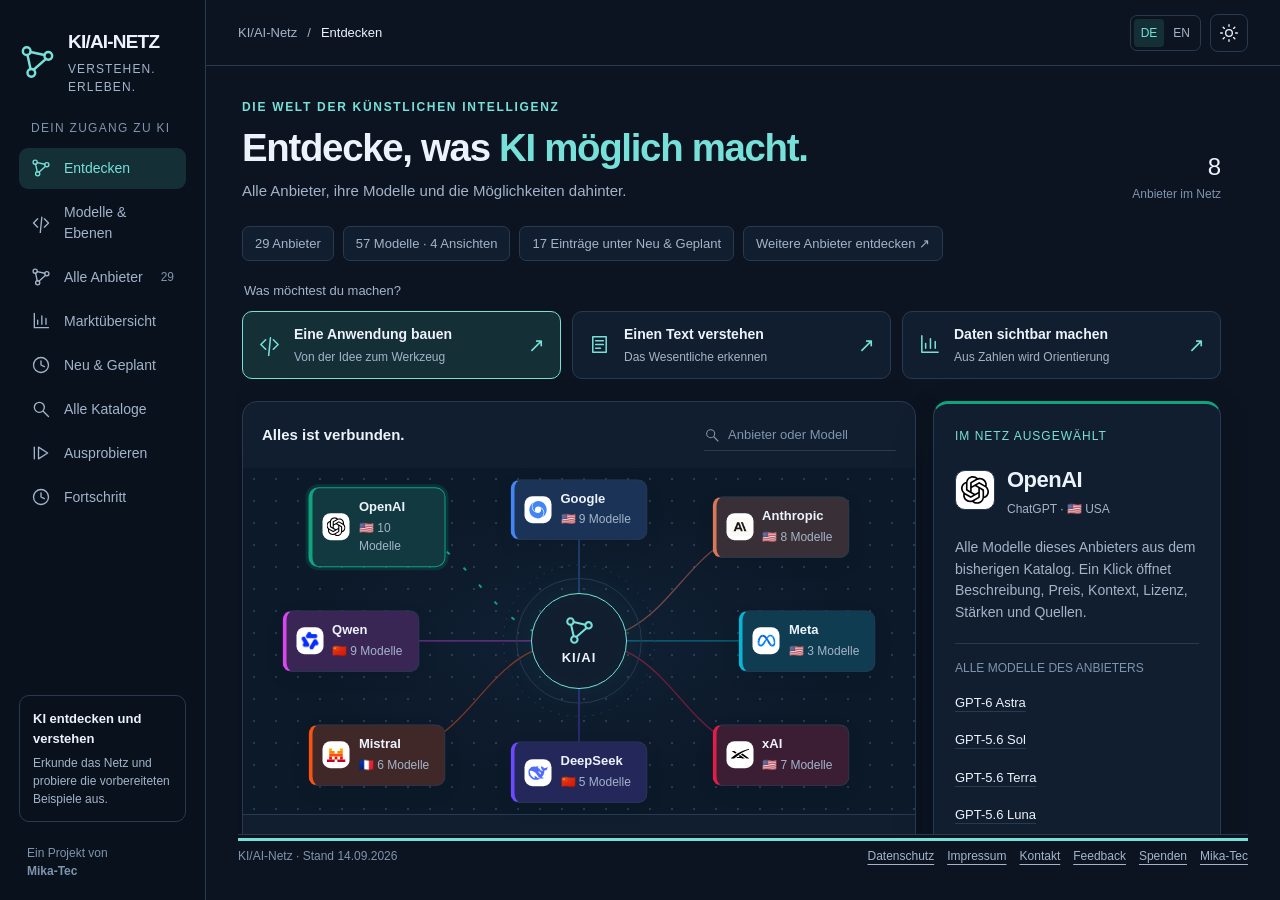
==== commit 14ef8da5: "Modernisiere KI/AI-Netz mit getrennten Bereichen und Original-Logos Übernimmt das freigegebene Desig" ====
--- a/index.html
+++ b/index.html
@@ -1,2722 +1,904 @@
-<!DOCTYPE html>
-<html lang="de">
+<!doctype html>
+<html lang="de" data-theme="dark">
 <head>
-<meta charset="UTF-8">
-<meta name="viewport" content="width=device-width, initial-scale=1.0">
-<title>KI/AI - Netz — Übersicht der Modelle und Anbieter</title>
-<meta name="description" content="Strukturierte Übersicht der großen KI-Anbieter und ihrer aktuellen Modelle, sortiert nach Typ. Stand: Juli 2026.">
-<style>
-  /* ---------- Farb-Token: Hell (Standard) ---------- */
-  :root {
-    --bg: #d7dce5;
-    --panel: #ffffff;
-    --panel-2: #eef1f6;
-    /* Hell-Modus: alle Textstufen schwarz — keine grauen Schriften */
-    --ink: #10141b;
-    --ink-2: #10141b;
-    --ink-3: #10141b;
-    /* Schrift auf den farbigen Anbieter-Tafeln: im Hell-Modus schwarz */
-    --card-ink: #10141b;
-    --card-ink-soft: rgba(16, 20, 27, 0.78);
-    --badge-bg: rgba(16, 20, 27, 0.16);
-    --line: #c7cedb;
-    --line-2: #9aa5b6;
-    --card-line: #8f9aab;
-    --tree-line: #6f8099;
-    --accent: #2f6df6;
-    --accent-soft: #e2eafb;
-    --radius: 12px;
-    --mono: ui-monospace, "SF Mono", "Cascadia Code", "JetBrains Mono", Menlo, Consolas, monospace;
-    --sans: system-ui, -apple-system, "Segoe UI", Roboto, "Helvetica Neue", Arial, sans-serif;
-
-    /* Status-Farben */
-    --s-ga: #1a9e6b;
-    --s-ga-bg: #e2f4ec;
-    --s-preview: #b8790a;
-    --s-preview-bg: #fbf0d8;
-    --s-limited: #8a48c9;
-    --s-limited-bg: #f0e6fa;
-    --s-training: #6b7280;
-    --s-training-bg: #eceef1;
-
-    /* Typ-Farben */
-    --t-text: #2f6df6;
-    --t-image: #d8562f;
-    --t-audio: #1a9e6b;
-    --t-video: #8a48c9;
-    --t-multi: #b8790a;
-  }
-  /* ---------- Farb-Token: Dunkel ---------- */
-  html[data-theme="dark"] {
-    --bg: #0d1017;
-    --panel: #161b24;
-    --panel-2: #1b212c;
-    --ink: #e8ecf2;
-    --ink-2: #a8b2c1;
-    --ink-3: #6c7686;
-    /* Dunkel-Modus: Tafel-Schrift bleibt weiß */
-    --card-ink: #fff;
-    --card-ink-soft: rgba(255, 255, 255, 0.88);
-    --badge-bg: rgba(255, 255, 255, 0.28);
-    --line: #262d38;
-    --line-2: #333c49;
-    --card-line: #4a5568;
-    --tree-line: #74879f;
-    --accent: #5b8dff;
-    --accent-soft: #1a2740;
-
-    --s-ga: #46c894;
-    --s-ga-bg: #113026;
-    --s-preview: #e0a838;
-    --s-preview-bg: #33280f;
-    --s-limited: #b785e8;
-    --s-limited-bg: #2a1c3d;
-    --s-training: #9aa3b2;
-    --s-training-bg: #23272f;
-
-    --t-text: #5b8dff;
-    --t-image: #f0805a;
-    --t-audio: #46c894;
-    --t-video: #b785e8;
-    --t-multi: #e0a838;
-  }
-
-  * { box-sizing: border-box; }
-  html {
-    scroll-behavior: smooth;
-    /* verhindert, dass iOS Safari bei Querlauf die Schrift automatisch vergrößert */
-    -webkit-text-size-adjust: 100%;
-    text-size-adjust: 100%;
-    overflow-x: hidden;   /* kein seitliches Verrutschen der ganzen Seite */
-  }
-  body {
-    margin: 0;
-    font-family: var(--sans);
-    background: var(--bg);
-    color: var(--ink);
-    line-height: 1.55;
-    -webkit-font-smoothing: antialiased;
-    padding-bottom: 56px; /* Platz für die fixe Fußzeile */
-  }
-  /* Tiefeneffekt: mehrfarbiger Mesh-Hintergrund (fixiert) — Tafeln und
-     Diagramme schweben mit ihren Schatten davor. */
-  body {
-    background:
-      radial-gradient(900px 600px at 8% 5%, rgba(66, 133, 244, 0.20), transparent 58%),
-      radial-gradient(800px 550px at 92% 12%, rgba(250, 82, 17, 0.14), transparent 58%),
-      radial-gradient(850px 600px at 18% 95%, rgba(16, 163, 127, 0.16), transparent 58%),
-      radial-gradient(900px 650px at 88% 90%, rgba(147, 51, 234, 0.14), transparent 58%),
-      var(--bg);
-    background-attachment: fixed;
-  }
-  html[data-theme="dark"] body {
-    background:
-      radial-gradient(1000px 650px at 10% -5%, rgba(64, 106, 255, 0.34), transparent 58%),
-      radial-gradient(900px 600px at 92% 8%, rgba(168, 85, 247, 0.26), transparent 58%),
-      radial-gradient(950px 650px at 15% 105%, rgba(16, 163, 127, 0.22), transparent 58%),
-      radial-gradient(850px 600px at 88% 95%, rgba(250, 82, 17, 0.16), transparent 60%),
-      var(--bg);
-    background-attachment: fixed;
-  }
-  a { color: var(--accent); text-decoration: none; }
-  a:hover { text-decoration: underline; }
-
-  /* ---------- Kopfzeile ---------- */
-  header.top {
-    position: sticky;
-    top: 0;
-    z-index: 50;
-    display: flex;
-    align-items: center;
-    gap: 16px;
-    padding: 14px 22px;
-    background: var(--panel);
-    border-bottom: 1px solid var(--line);
-    flex-wrap: wrap;
-  }
-  .brand {
-    display: flex;
-    flex-direction: column;
-    line-height: 1.1;
-  }
-  .brand .name {
-    font-size: 20px;
-    font-weight: 700;
-    letter-spacing: -0.01em;
-  }
-  .brand .name span { color: var(--accent); }
-  .brand .sub {
-    font-family: var(--mono);
-    font-size: 11px;
-    color: var(--ink-3);
-    margin-top: 2px;
-  }
-  .top-spacer { flex: 1; }
-
-  .filters {
-    display: flex;
-    align-items: center;
-    gap: 6px;
-    flex-wrap: wrap;
-  }
-  .filter-label {
-    font-size: 13px;
-    font-weight: 700;
-    text-transform: uppercase;
-    letter-spacing: 0.08em;
-    color: var(--ink-2);
-    margin-right: 14px;
-  }
-  .chip {
-    font-family: var(--mono);
-    font-size: 12px;
-    padding: 5px 10px;
-    border: 1px solid var(--line-2);
-    border-radius: 999px;
-    background: var(--panel-2);
-    color: var(--ink-2);
-    cursor: pointer;
-    transition: all 0.15s;
-    user-select: none;
-  }
-  .chip:hover { border-color: var(--accent); color: var(--ink); }
-  .chip[aria-pressed="true"] {
-    background: var(--accent);
-    border-color: var(--accent);
-    color: #fff;
-  }
-
-  /* Sprach-Umschalter (DE/EN/TR) — kompaktes Segmented-Control */
-  .lang-switch {
-    display: inline-flex; gap: 2px; padding: 2px;
-    border: 1px solid var(--line-2); border-radius: 999px; background: var(--panel-2);
-  }
-  .lang-btn {
-    font-family: var(--mono); font-size: 11.5px; font-weight: 600;
-    padding: 4px 9px; border: none; border-radius: 999px;
-    background: transparent; color: var(--ink-3); cursor: pointer;
-    transition: background 0.15s, color 0.15s;
-  }
-  .lang-btn:hover { color: var(--ink); }
-  .lang-btn[aria-pressed="true"] { background: var(--accent); color: #fff; }
-
-  .btn {
-    display: inline-flex;
-    align-items: center;
-    gap: 7px;
-    font-size: 13px;
-    font-weight: 500;
-    padding: 7px 13px;
-    border: 1px solid var(--line-2);
-    border-radius: 8px;
-    background: var(--panel-2);
-    color: var(--ink);
-    cursor: pointer;
-    transition: all 0.15s;
-  }
-  .btn:hover { border-color: var(--accent); }
-  .btn svg { width: 15px; height: 15px; }
-
-  /* ---------- Haupt-Layout: eine Spalte über die volle Breite ---------- */
-  .layout {
-    display: flex;
-    flex-direction: column;
-    gap: 22px;
-    padding: 28px clamp(16px, 2.5vw, 36px);
-    max-width: none;
-  }
-  /* ---------- Anbieter-Zeile (ersetzt die früheren Seitenleisten) ---------- */
-  /* Die 8 Chips in exakt denselben Spalten wie die Raster-Tafeln (360px / 30px);
-     darüber die lange „Alle Anbieter"-Leiste */
-  .prov-bar { display: block; margin-bottom: 16px; }
-  /* lange Leiste über den 8 Tafeln, halbe Tafelhöhe (~50px):
-     schwarz mit dezentem goldenem Rahmen */
-  .all-bar {
-    display: flex; align-items: center; justify-content: center;
-    width: 100%; height: 50px;
-    margin-top: 34px;
-    margin-bottom: 30px;
-    padding: 0 20px;
-    background: #0f1218;
-    border: 1.5px solid rgba(201, 162, 77, 0.42);
-    border-radius: 12px;
-    cursor: pointer;
-    font-family: inherit; font-size: 14px; font-weight: 650;
-    letter-spacing: 0.02em;
-    color: #d7bd82;
-    transition: border-color 0.15s, color 0.15s, box-shadow 0.15s;
-  }
-  .all-bar:hover {
-    border-color: rgba(212, 175, 85, 0.75);
-    color: #ecd9a4;
-  }
-  .all-bar.is-active {
-    /* aktiv (alle Anbieter): kräftigerer, aber dezenter Goldrahmen + leichter Schein */
-    border-color: rgba(212, 175, 85, 0.85);
-    color: #eccf8a;
-    box-shadow: 0 0 0 1px rgba(212, 175, 85, 0.22), 0 8px 20px rgba(0, 0, 0, 0.4);
-  }
-  .prov-grid {
-    display: grid;
-    grid-template-columns: repeat(auto-fit, 360px);
-    justify-content: center;
-    gap: 12px 30px;
-  }
-  /* EINE gemeinsame Kopf-Kachel für alle drei Bereiche
-     (Anbieter-Zeile, Raster-Köpfe, Baum-Knoten): 360 × 76 px, zweizeilig */
-  .prov-chip {
-    display: flex;
-    align-items: center;
-    gap: 14px;
-    position: relative;
-    width: 100%;
-    height: 100px;
-    padding: 12px 18px;
-    overflow: hidden;
-    font-weight: 650;
-    font-size: 15px;
-    letter-spacing: -0.01em;
-    background: var(--panel);
-    border: 1.5px solid var(--card-line);
-    border-radius: 12px;
-    cursor: pointer;
-    transition: border-color 0.15s, background 0.15s;
-    font-family: inherit;
-    color: var(--ink);
-    text-align: left;
-  }
-  @media (max-width: 700px) {
-    .prov-grid { grid-template-columns: 1fr; }
-  }
-  /* Chips im selben satten Tafel-Look wie die Anbieter-Köpfe unten */
-  .prov-chip {
-    background: linear-gradient(170deg, var(--pc, var(--accent)), color-mix(in srgb, var(--pc, var(--accent)) 76%, #000));
-    border-color: color-mix(in srgb, var(--pc, var(--accent)) 70%, #000);
-    color: var(--card-ink);
-    box-shadow: 0 6px 16px rgba(23, 32, 51, 0.22);
-  }
-  html[data-theme="dark"] .prov-chip { box-shadow: 0 8px 18px rgba(0, 0, 0, 0.45); }
-  .prov-chip { transition: border-color 0.15s, background 0.15s, transform 0.12s, box-shadow 0.15s, filter 0.15s; }
-  .prov-chip:hover { filter: brightness(1.08); transform: translateY(-1px); }
-  /* html-Präfix: übersteuert die themenspezifische box-shadow-Regel oben */
-  html .prov-chip.is-active {
-    /* aktive Auswahl: kontrastreicher Ring (helle/dunkle Trennung zur Tafelfarbe)
-       + leichte Anhebung — dezent, aber klar erkennbar */
-    box-shadow: 0 0 0 2.5px var(--bg), 0 0 0 5px var(--card-ink), 0 12px 26px rgba(0, 0, 0, 0.32);
-    transform: translateY(-2px);
-    filter: brightness(1.05);
-    z-index: 2;
-  }
-  /* weißes Plättchen mit Anbieter-Symbol */
-  .logo-chip {
-    width: 30px; height: 30px;
-    border-radius: 8px;
-    display: grid; place-items: center;
-    flex-shrink: 0;
-    background: #fff;
-    border: 1px solid var(--line);
-    font-weight: 700; font-size: 12px;
-    color: var(--pc, var(--accent));
-  }
-  .logo-chip svg { width: 19px; height: 19px; display: block; }
-  html[data-theme="dark"] .logo-chip { background: #f4f6fa; border-color: transparent; }
-
-  .model-note {
-    font-size: 11.5px;
-    color: var(--ink-2);
-    margin-top: 1px;
-  }
-
-  .type-dot {
-    font-family: var(--mono);
-    font-size: 10px;
-    padding: 2px 6px;
-    border-radius: 5px;
-    font-weight: 600;
-    white-space: nowrap;
-  }
-  .type-text  { background: var(--accent-soft); color: var(--t-text); }
-  .type-image { background: color-mix(in srgb, var(--t-image) 15%, transparent); color: var(--t-image); }
-  .type-audio { background: color-mix(in srgb, var(--t-audio) 15%, transparent); color: var(--t-audio); }
-  .type-video { background: color-mix(in srgb, var(--t-video) 15%, transparent); color: var(--t-video); }
-  .type-multi { background: color-mix(in srgb, var(--t-multi) 15%, transparent); color: var(--t-multi); }
-
-  .status {
-    font-family: var(--mono);
-    font-size: 10px;
-    padding: 2px 6px;
-    border-radius: 5px;
-    font-weight: 600;
-    white-space: nowrap;
-  }
-  .st-ga       { background: var(--s-ga-bg); color: var(--s-ga); }
-  .st-preview  { background: var(--s-preview-bg); color: var(--s-preview); }
-  .st-limited  { background: var(--s-limited-bg); color: var(--s-limited); }
-  .st-training { background: var(--s-training-bg); color: var(--s-training); }
-
-  /* ---------- Mittelbereich ---------- */
-  main.center { display: flex; flex-direction: column; gap: 22px; min-width: 0; }
-  /* Bühne: KEINE eigene Tafel mehr — der Mesh-Hintergrund liegt direkt hinter
-     den Ausgaben; nur die einzelnen Tafeln/Karten schweben davor. */
-  .stage { background: transparent; }
-  .stage h2 {
-    margin: 0 0 4px;
-    font-size: 18px;
-    font-weight: 700;
-    letter-spacing: -0.01em;
-  }
-  .stage .card-sub {
-    margin: 0 0 20px;
-    font-size: 13px;
-    color: var(--ink-2);
-  }
-
-  /* Legende — zwei Gruppen (Modelltyp · Status), über die volle Breite verteilt
-     und durch eine senkrechte Linie sauber getrennt */
-  .legend {
-    display: flex;
-    align-items: stretch;
-    padding: 14px 24px;
-    background: var(--panel);
-    border: 1px solid var(--line);
-    border-radius: 10px;
-    font-size: 12.5px;
-    color: var(--ink-2);
-    box-shadow: 0 6px 18px rgba(23, 32, 51, 0.12);
-  }
-  html[data-theme="dark"] .legend { box-shadow: 0 8px 22px rgba(0, 0, 0, 0.4); }
-  .legend b { color: var(--ink); font-weight: 600; }
-  .lg-group {
-    display: flex;
-    align-items: center;
-    flex: 1 1 0;
-    flex-wrap: wrap;
-    justify-content: space-evenly;
-    gap: 12px 18px;
-  }
-  .lg-sep {
-    flex: 0 0 auto;
-    width: 1px;
-    align-self: stretch;
-    background: var(--line);
-    margin: 0 24px;
-  }
-  .lg-item { display: inline-flex; align-items: center; gap: 7px; white-space: nowrap; }
-  @media (max-width: 720px) {
-    .legend { flex-direction: column; align-items: stretch; gap: 12px; }
-    .lg-sep { width: auto; height: 1px; margin: 0; }
-  }
-
-  /* ---------- Info-Tafel oben im Mittelbereich ---------- */
-  .intro-card {
-    background: var(--panel);
-    border: 1.5px solid var(--card-line);
-    border-left: 4px solid var(--accent);
-    border-radius: 14px;
-    padding: 22px 28px 20px;
-    margin-bottom: 20px;
-    box-shadow: 0 10px 30px rgba(23, 32, 51, 0.16);
-  }
-  html[data-theme="dark"] .intro-card { box-shadow: 0 14px 34px rgba(0, 0, 0, 0.5); }
-  .intro-card h2 {
-    font-size: 16.5px; font-weight: 700; margin: 0 0 12px;
-    letter-spacing: -0.01em; color: var(--ink);
-  }
-  /* Fließtext über die volle Tafelbreite, im Blocksatz mit Silbentrennung */
-  .intro-card p {
-    font-size: 13.5px; color: var(--ink-2); line-height: 1.7; margin: 0;
-    text-align: justify;
-    hyphens: auto; -webkit-hyphens: auto;
-  }
-  .intro-card p + p { margin-top: 10px; }
-  .intro-card p strong { color: var(--ink); font-weight: 650; }
-  .intro-card p code {
-    font-family: var(--mono); font-size: 12px;
-    background: var(--accent-soft); color: var(--accent);
-    padding: 1px 6px; border-radius: 5px;
-  }
-  .intro-card .intro-meta {
-    font-family: var(--mono); font-size: 11px; color: var(--ink-3);
-    margin-top: 14px; padding-top: 12px; display: block;
-    border-top: 1px solid var(--line);
-    text-align: left; hyphens: none;
-  }
-
-  /* ---------- Ansicht-Umschalter (Raster / Baum) ---------- */
-  .center-toolbar {
-    display: flex;
-    align-items: center;
-    justify-content: flex-start;
-    gap: 34px;
-    flex-wrap: wrap;
-    margin-bottom: 22px;
-  }
-  /* Titel + Beschreibung der aktiven Ansicht — rechts neben den Tabs,
-     alles auf EINER Zeile (Titel fett, Beschreibung daneben) */
-  .view-caption {
-    flex: 1 1 320px; min-width: 0;
-    display: flex; align-items: baseline; gap: 14px;
-  }
-  .view-caption .vc-title {
-    font-size: 16px; font-weight: 700; letter-spacing: -0.01em;
-    color: var(--ink); line-height: 1.3;
-    white-space: nowrap; flex-shrink: 0;
-  }
-  .view-caption .vc-sub {
-    font-size: 12.5px; color: var(--ink-3); line-height: 1.3;
-    white-space: nowrap; overflow: hidden; text-overflow: ellipsis; min-width: 0;
-  }
-  .view-tabs {
-    display: inline-flex;
-    gap: 4px;
-    padding: 4px;
-    background: var(--panel);
-    border: 1px solid var(--line);
-    border-radius: 10px;
-    box-shadow: 0 6px 18px rgba(23, 32, 51, 0.14);
-  }
-  html[data-theme="dark"] .view-tabs { box-shadow: 0 8px 22px rgba(0, 0, 0, 0.45); }
-  .view-tab {
-    display: inline-flex;
-    align-items: center;
-    gap: 7px;
-    font-size: 13px;
-    font-weight: 500;
-    padding: 7px 14px;
-    border: none;
-    border-radius: 7px;
-    background: transparent;
-    color: var(--ink-2);
-    cursor: pointer;
-    transition: all 0.15s;
-  }
-  .view-tab:hover { color: var(--ink); }
-  .view-tab[aria-selected="true"] {
-    background: var(--accent);
-    color: #fff;
-    box-shadow: 0 2px 6px rgba(0,0,0,0.15);
-  }
-  html[data-theme="dark"] .view-tab[aria-selected="true"] { box-shadow: 0 2px 6px rgba(0,0,0,0.5); }
-  .view-tab svg { width: 15px; height: 15px; }
-  .view-panel[hidden] { display: none; }
-  /* fixe Ausgabetafel: die Tafel behält ihre Höhe, nur der Inhalt wechselt.
-     padding-top gibt allen Ansichten denselben Abstand zur Legende (wie im Baum) */
-  .view-panel { min-height: 72vh; padding-top: 26px; }
-
-  /* ---------- Gesamtliste (Marktzahlen-Tabelle) ---------- */
-  .market-scroll {
-    overflow-x: auto;
-    border: 1.5px solid var(--card-line);
-    border-radius: 14px;
-    box-shadow: 0 10px 30px rgba(23, 32, 51, 0.14);
-  }
-  html[data-theme="dark"] .market-scroll { box-shadow: 0 14px 34px rgba(0, 0, 0, 0.5); }
-  .market-table {
-    width: 100%; border-collapse: collapse;
-    font-size: 13px; min-width: 1080px;
-    background: var(--panel);
-    border-radius: 14px; overflow: hidden;
-  }
-  .market-table thead th {
-    position: sticky; top: 0; z-index: 1;
-    background: var(--panel-2);
-    color: var(--ink-3);
-    font-weight: 700; text-align: left;
-    padding: 13px 16px;
-    border-bottom: 1.5px solid var(--card-line);
-    border-right: 1px solid var(--line);
-    white-space: nowrap;
-    font-size: 11px; text-transform: uppercase; letter-spacing: 0.05em;
-  }
-  .market-table tbody td {
-    padding: 12px 16px;
-    border-bottom: 1px solid var(--line);
-    border-right: 1px solid var(--line);
-    vertical-align: middle;
-    text-align: left; /* alle Spalten linksbündig */
-    color: var(--ink-2);
-  }
-  /* letzte Spalte ohne rechte Linie (Rahmen übernimmt der Container) */
-  .market-table thead th:last-child,
-  .market-table tbody td:last-child { border-right: none; }
-  .market-table tbody tr:last-child td { border-bottom: none; }
-  .market-table tbody tr:hover td { background: color-mix(in srgb, var(--accent) 7%, transparent); }
-  /* Anbieter-Zelle: Farbpunkt + Name */
-  .mt-prov { font-weight: 700; color: var(--ink); white-space: nowrap; }
-  .mt-prov .mt-dot {
-    display: inline-block; width: 10px; height: 10px; border-radius: 50%;
-    margin-right: 9px; vertical-align: middle;
-    background: var(--mc, var(--ink-3));
-    box-shadow: 0 0 0 2px color-mix(in srgb, var(--mc, var(--ink-3)) 25%, transparent);
-  }
-  .mt-rank {
-    display: inline-grid; place-items: center;
-    min-width: 20px; height: 20px; padding: 0 5px; margin-right: 10px;
-    border-radius: 999px; background: var(--panel-2); border: 1px solid var(--line);
-    font-family: var(--mono); font-size: 10.5px; font-weight: 700; color: var(--ink-3);
-    vertical-align: middle;
-  }
-  .mt-land { white-space: nowrap; font-size: 12.5px; }
-  .mt-product { font-size: 12.5px; }
-  .mt-num { font-variant-numeric: tabular-nums; white-space: nowrap; font-weight: 650; color: var(--ink); }
-  .mt-metric { font-size: 11.5px; color: var(--ink-3); }
-  .mt-year { font-variant-numeric: tabular-nums; font-weight: 650; color: var(--ink); white-space: nowrap; }
-  .mt-empty { color: var(--ink-3); opacity: 0.55; }
-  /* Quellen-Spalte: kleiner klickbarer Link */
-  .mt-srclink {
-    display: inline-flex; align-items: center; gap: 3px;
-    font-size: 11.5px; color: var(--accent); text-decoration: none;
-    white-space: nowrap;
-  }
-  .mt-srclink:hover { text-decoration: underline; }
-  /* Kategorie-Badge */
-  .mt-cat {
-    display: inline-block; padding: 3px 9px; border-radius: 999px;
-    font-size: 11px; font-weight: 600; white-space: nowrap;
-    background: color-mix(in srgb, var(--cc, var(--accent)) 16%, transparent);
-    color: var(--cc, var(--accent));
-    border: 1px solid color-mix(in srgb, var(--cc, var(--accent)) 35%, transparent);
-  }
-  /* ---------- Baumdiagramm (Wurzel -> Anbieter -> Modelle) — Dashboard-Stil ---------- */
-  .tree { overflow-x: auto; padding: 16px 4px 8px; }
-  /* nie schmaler als der Inhalt (dann scrollen), sonst volle Breite nutzen */
-  .tree-inner { min-width: min-content; }
-
-  /* feine, dezente Linienfarbe eigens für den Baum */
-  .tree { --tl: var(--tree-line); }
-
-  .tree-root {
-    display: flex;
-    justify-content: center;
-    margin-bottom: 0;
-  }
-  .tree-root .node-root {
-    background: var(--panel);
-    color: var(--ink);
-    font-weight: 700;
-    font-size: 16px;
-    padding: 13px 30px;
-    border: 1.5px solid var(--line-2);
-    border-radius: 12px;
-    letter-spacing: -0.01em;
-    box-shadow: 0 2px 8px rgba(0,0,0,0.06);
-  }
-  .tree-root .node-root::before {
-    content: "";
-    display: inline-block;
-    width: 7px; height: 7px;
-    border-radius: 50%;
-    background: var(--accent);
-    margin-right: 9px;
-    vertical-align: middle;
-  }
-  html[data-theme="dark"] .tree-root .node-root { box-shadow: none; }
-
-  /* senkrechte Linie von Wurzel zur Verteiler-Ebene */
-  .trunk { width: 2px; height: 34px; background: var(--tl); margin: 0 auto; }
-
-  /* Reihe von Anbietern; die Verteilerlinie wird pro Ast gezeichnet
-     (erster/letzter Ast nur zur Hälfte) — passt sich so jeder Breite an */
-  /* Baum-Spalten exakt wie das Raster: 360px-Kacheln + 30px Abstand
-     (jeder Ast belegt 390px; .tree-cols zentriert das Ganze wie das Grid) */
-  .tree-cols { margin: 0 auto; max-width: 100%; }
-  .branch-row {
-    display: flex;
-    align-items: flex-start;
-    justify-content: flex-start;
-    position: relative;
-    padding-top: 30px;
-  }
-  .branch-row + .branch-row { margin-top: 56px; }
-  .branch {
-    display: flex;
-    flex-direction: column;
-    align-items: stretch;
-    flex: 0 0 390px;
-    width: 390px;
-    padding: 0 15px; /* ersetzt das frühere gap — hält die Verteilerlinie durchgehend */
-    position: relative;
-  }
-  /* waagerechte Verteilerlinie über diesem Ast */
-  .branch::before {
-    content: "";
-    position: absolute;
-    top: -30px;
-    left: 0;
-    right: 0;
-    height: 2px;
-    background: var(--tl);
-  }
-  .branch:first-child::before { left: 50%; }
-  .branch:last-child::before { right: 50%; }
-  /* Stiel von der Verteilerlinie zum Anbieterknoten */
-  .branch::after {
-    content: "";
-    position: absolute;
-    top: -30px;
-    left: 50%;
-    transform: translateX(-50%);
-    width: 2px;
-    height: 30px;
-    background: var(--tl);
-  }
-
-  /* Anbieter-Kopf im Baum: exakt dieselbe Kachel wie Chips oben und Raster-Köpfe */
-  .node-provider {
-    color: var(--card-ink);
-    font-weight: 650;
-    font-size: 15px;
-    letter-spacing: -0.01em;
-    height: 100px;
-    padding: 12px 18px;
-    border-radius: 12px;
-    text-align: left;
-    width: 100%;
-    background: linear-gradient(170deg, var(--pc, var(--accent)), color-mix(in srgb, var(--pc, var(--accent)) 76%, #000));
-    border: 1.5px solid color-mix(in srgb, var(--pc, var(--accent)) 70%, #000);
-    display: flex;
-    align-items: center;
-    gap: 14px;
-    position: relative;
-    overflow: hidden;
-    cursor: default;
-    box-shadow: 0 10px 24px rgba(23, 32, 51, 0.28);
-  }
-  html[data-theme="dark"] .node-provider {
-    box-shadow: 0 12px 28px rgba(0, 0, 0, 0.5);
-  }
-
-  /* Liste der Modell-Blätter unter jedem Anbieter */
-  .leaves {
-    position: relative;
-    margin-top: 0;
-    padding-top: 22px;
-    width: 100%;
-    display: flex;
-    flex-direction: column;
-    gap: 30px; /* mehr Luft — die Blätter kleben nicht mehr aneinander */
-  }
-  /* senkrechte Sammellinie vom Anbieter nach unten durch die Blätter */
-  .leaves::before {
-    content: "";
-    position: absolute;
-    top: 0;
-    left: 20px;
-    width: 2px;
-    height: calc(100% - 22px - 23px);
-    background: var(--tl);
-  }
-  .leaf {
-    position: relative;
-    margin-left: 20px;
-    padding: 11px 13px;
-    background: var(--panel);
-    border: 1.5px solid var(--card-line);
-    border-left: 4px solid var(--tc, var(--card-line));
-    border-radius: 10px;
-    font-size: 13.5px;
-    font-weight: 500;
-    display: flex;
-    align-items: center;
-    gap: 9px;
-    box-shadow: 0 1px 3px rgba(23, 32, 51, 0.06);
-    transition: border-color 0.15s, transform 0.15s, box-shadow 0.15s;
-  }
-  html[data-theme="dark"] .leaf { box-shadow: none; }
-  .leaf:hover {
-    border-color: var(--pc, var(--accent));
-    transform: translateX(2px);
-    box-shadow: 0 4px 12px rgba(0,0,0,0.08);
-  }
-  html[data-theme="dark"] .leaf:hover { box-shadow: 0 4px 12px rgba(0,0,0,0.4); }
-  /* waagerechter Abzweig von der Sammellinie zum Blatt */
-  .leaf::before {
-    content: "";
-    position: absolute;
-    top: 50%;
-    left: -20px;
-    width: 20px;
-    height: 2px;
-    background: var(--tl);
-  }
-  .leaf.is-flagship {
-    border-color: color-mix(in srgb, var(--pc) 60%, var(--card-line));
-    border-left-color: var(--pc);
-    box-shadow: inset 2px 0 0 var(--pc);
-  }
-  .leaf .lf-name { flex: 1; min-width: 0; overflow: hidden; text-overflow: ellipsis; white-space: nowrap; }
-  /* etwas mehr Luft zwischen Typ-Balken und Modellname */
-  .leaf > .type-dot { margin-right: 6px; }
-
-  /* Diagramm-Raster (Anbieter -> Modelle nach Typ) */
-  .diagram { overflow-x: auto; }
-  /* feste Spaltenbreite + zentriert: die Ausgabe springt nicht mehr,
-     auch ein einzelner (gefilterter) Anbieter steht mittig */
-  .diagram-grid {
-    display: grid;
-    grid-template-columns: repeat(auto-fit, 360px); /* auto-fit: leere Spalten kollabieren -> echte Zentrierung */
-    justify-content: center;
-    gap: 30px; /* Tafeln deutlich auseinandergezogen */
-  }
-  /* Einzelansicht: Untertafeln nur so hoch wie ihr Inhalt, linksbündig */
-  .diagram-grid.solo { align-items: start; justify-content: start; }
-  /* Raster im Baum-Stil: nur der Kopf ist eine satte Farbtafel,
-     die Kacheln schweben frei darunter auf dem Hintergrund */
-  .dg-provider {
-    background: transparent;
-    border: none;
-    box-shadow: none;
-    overflow: visible;
-    display: flex;
-    flex-direction: column;
-  }
-  .dg-head {
-    /* Kopf-Kachel, identisch in allen drei Bereichen: Rang oben rechts,
-       großes Logo links, rechts davon Name / Produkt / Land + Modellzahl */
-    height: 100px;
-    padding: 12px 18px;
-    color: var(--card-ink);
-    font-weight: 650;
-    font-size: 15px;
-    letter-spacing: -0.01em;
-    display: flex; align-items: center; gap: 14px;
-    position: relative;
-    overflow: hidden;
-    background: linear-gradient(170deg, var(--pc, var(--accent)), color-mix(in srgb, var(--pc, var(--accent)) 76%, #000));
-    border: 1.5px solid color-mix(in srgb, var(--pc, var(--accent)) 70%, #000);
-    border-radius: 12px;
-    box-shadow: 0 10px 24px rgba(23, 32, 51, 0.28);
-  }
-  html[data-theme="dark"] .dg-head { box-shadow: 0 12px 28px rgba(0, 0, 0, 0.5); }
-  /* gemeinsamer Innenaufbau der drei Kopf-Kacheln:
-     Rang-Zahl oben rechts, großes Logo links, Textspalte rechts daneben */
-  .ph-text {
-    display: flex; flex-direction: column; justify-content: center;
-    gap: 3px; min-width: 0; flex: 1;
-  }
-  .ph-text .dg-name {
-    font-size: 16px;
-    min-width: 0; overflow: hidden; text-overflow: ellipsis; white-space: nowrap;
-  }
-  .dg-head .rank-badge, .prov-chip .rank-badge, .node-provider .rank-badge {
-    position: absolute; top: 9px; right: 11px;
-  }
-  .dg-head small, .prov-chip small, .node-provider small {
-    font-family: var(--mono); font-weight: 400; font-size: 11.5px;
-    color: var(--card-ink-soft);
-    white-space: nowrap; overflow: hidden; text-overflow: ellipsis; min-width: 0;
-  }
-  .dg-head .logo-chip, .prov-chip .logo-chip, .node-provider .logo-chip {
-    width: 48px; height: 48px; border-radius: 11px; border: none;
-  }
-  .dg-head .logo-chip svg, .prov-chip .logo-chip svg, .node-provider .logo-chip svg {
-    width: 32px; height: 32px;
-  }
-  .dg-body { padding: 20px 0 0; display: flex; flex-direction: column; gap: 20px; }
-  .dg-model {
-    display: flex; flex-direction: column; gap: 4px;
-    padding: 11px 13px;
-    background: var(--panel);
-    border: 1.5px solid var(--card-line);
-    border-left: 4px solid var(--tc, var(--card-line));
-    border-radius: 10px;
-    font-size: 14px;
-    font-weight: 550;
-    box-shadow: 0 1px 3px rgba(23, 32, 51, 0.06);
-    transition: border-color 0.15s, transform 0.15s, box-shadow 0.15s;
-  }
-  html[data-theme="dark"] .dg-model { box-shadow: none; }
-  .dg-model:hover {
-    border-color: var(--pc, var(--accent));
-    border-left-color: var(--tc, var(--pc, var(--accent)));
-    transform: translateY(-1px);
-    box-shadow: 0 5px 14px rgba(0,0,0,0.10);
-  }
-  html[data-theme="dark"] .dg-model:hover { box-shadow: 0 5px 14px rgba(0,0,0,0.4); }
-  .dg-model .dg-top { display: flex; align-items: center; gap: 9px; min-width: 0; }
-  .dg-model .nm { flex: 1; min-width: 0; overflow: hidden; text-overflow: ellipsis; white-space: nowrap; }
-  .dg-model .dg-note {
-    font-size: 12px; font-weight: 400; color: var(--ink-2);
-    overflow: hidden; text-overflow: ellipsis; white-space: nowrap;
-  }
-  .dg-model.is-flagship { border-color: var(--pc); border-left-color: var(--pc); box-shadow: inset 2px 0 0 var(--pc); }
-
-  /* Detailkarten nach Typ */
-  .type-section + .type-section { margin-top: 30px; }
-  .type-title {
-    display: flex; align-items: center; gap: 10px;
-    font-size: 15.5px; font-weight: 700;
-    margin: 0 0 16px;
-    padding-bottom: 10px;
-    border-bottom: 2px solid var(--line);
-    letter-spacing: -0.01em;
-  }
-  .type-swatch { width: 13px; height: 13px; border-radius: 4px; }
-  /* feste Kartenbreite, linksbündig (keine springenden Größen);
-     grid-auto-rows: 1fr -> alle Reihen und damit alle Karten gleich hoch */
-  .detail-grid {
-    display: grid;
-    grid-template-columns: repeat(auto-fit, 330px);
-    grid-auto-rows: 1fr;
-    justify-content: start;
-    gap: 22px;
-  }
-  .detail {
-    border: 1.5px solid var(--card-line);
-    border-top: 3px solid var(--pc, var(--accent));
-    border-radius: 12px;
-    padding: 15px 17px;
-    background: var(--panel);
-    display: flex; flex-direction: column; gap: 7px;
-    box-shadow: 0 1px 2px rgba(0,0,0,0.04);
-    transition: transform 0.15s, box-shadow 0.15s, border-color 0.15s;
-  }
-  html[data-theme="dark"] .detail { background: var(--panel-2); box-shadow: 0 10px 26px rgba(0, 0, 0, 0.4); }
-  .detail .d-top { display: flex; align-items: center; justify-content: space-between; gap: 8px; }
-  .detail .d-name { font-weight: 650; font-size: 15px; letter-spacing: -0.01em; }
-  .detail .d-prov {
-    font-family: var(--mono); font-size: 11.5px; color: var(--ink-3);
-    display: inline-flex; align-items: center; gap: 6px;
-  }
-  .detail .d-prov::before {
-    content: ""; width: 8px; height: 8px; border-radius: 2px; background: var(--pc, var(--accent));
-  }
-  .detail { min-height: 196px; } /* einheitliche Kartengröße, auch außerhalb des Grids */
-  .detail .d-note {
-    font-size: 13px; color: var(--ink-2); line-height: 1.5; flex: 1;
-    display: -webkit-box; -webkit-line-clamp: 3; -webkit-box-orient: vertical;
-    overflow: hidden; /* Beschreibung auf 3 Zeilen begrenzt — voller Text in der Maske */
-  }
-  .detail .d-facts {
-    margin-top: auto; /* Fakten immer unten bündig — Karten wirken einheitlich */
-    padding-top: 10px;
-    border-top: 1px dashed var(--line-2);
-    display: flex; flex-direction: column; gap: 5px;
-  }
-  .detail .d-fact { display: flex; align-items: baseline; gap: 10px; font-size: 12px; min-width: 0; }
-  .detail .d-fact-k {
-    font-family: var(--mono); font-size: 10.5px; color: var(--ink-3);
-    width: 66px; flex-shrink: 0; text-transform: uppercase; letter-spacing: 0.04em;
-  }
-  .detail .d-fact-v {
-    color: var(--ink-2); font-weight: 500;
-    overflow: hidden; text-overflow: ellipsis; white-space: nowrap;
-  }
-
-  .empty {
-    padding: 40px; text-align: center; color: var(--ink-3);
-    font-size: 13px;
-  }
-
-  footer.foot {
-    position: fixed;
-    left: 0; right: 0; bottom: 0;
-    z-index: 150;
-    margin: 0;
-    padding: 10px 32px;
-    font-size: 12px;
-    color: var(--ink-3);
-    background: var(--panel);
-    border-top: 1.5px solid var(--card-line);
-    box-shadow: 0 -2px 12px rgba(0,0,0,0.06);
-  }
-  html[data-theme="dark"] footer.foot { box-shadow: 0 -2px 12px rgba(0,0,0,0.3); }
-  footer.foot code {
-    font-family: var(--mono);
-    background: var(--panel-2);
-    padding: 1px 5px; border-radius: 4px; font-size: 11px;
-  }
-  .foot-bar {
-    display: flex;
-    align-items: center;
-    justify-content: space-between;
-    gap: 16px;
-    flex-wrap: wrap;
-  }
-  .foot-brand,
-  .foot-brand:hover,
-  .foot-brand span {
-    text-decoration: none;
-  }
-  .foot-brand {
-    display: inline-flex; align-items: baseline; gap: 6px;
-    font-size: 12px;
-  }
-  .foot-brand .fb-by {
-    font-size: 11px; color: var(--ink-3); font-style: italic;
-  }
-  .foot-brand .fb-name {
-    font-weight: 600; font-size: 13px; color: var(--accent);
-    letter-spacing: -0.01em;
-    transition: color 0.15s;
-  }
-  .foot-brand .fb-sep { color: var(--line-2); font-size: 11px; }
-  .foot-brand .fb-url {
-    font-family: var(--mono); font-size: 11px; color: var(--ink-2);
-    border-bottom: 1px solid transparent;
-    padding-bottom: 1px;
-    transition: color 0.15s, border-color 0.15s;
-  }
-  .foot-brand:hover .fb-name { color: var(--accent); }
-  .foot-brand:hover .fb-url { color: var(--accent); border-bottom-color: var(--accent); }
-  .foot-links { display: inline-flex; align-items: center; gap: 18px; flex-wrap: wrap; }
-  /* Feedback & Spenden als farbige Pill-Buttons */
-  .foot-links .foot-action,
-  .foot-links .foot-action:hover {
-    display: inline-flex; align-items: center; gap: 7px;
-    color: #fff; font-weight: 650; font-size: 13px;
-    padding: 4px 14px;
-    border-radius: 999px;
-    border-bottom: none;
-    box-shadow: 0 3px 10px rgba(0, 0, 0, 0.25);
-    transition: filter 0.15s, transform 0.15s;
-  }
-  .foot-links .foot-action { background: linear-gradient(170deg, var(--accent), color-mix(in srgb, var(--accent) 72%, #000)); }
-  .foot-links .foot-action.donate { background: linear-gradient(170deg, #f59e0b, #c2410c); }
-  .foot-links .foot-action:hover { filter: brightness(1.12); transform: translateY(-1px); color: #fff; }
-  .foot-links .foot-action svg { width: 16px; height: 16px; }
-  .foot-sep { color: var(--line-2); }
-  .foot-left { display: inline-flex; align-items: center; gap: 16px; }
-  .visit-count {
-    display: inline-flex; align-items: center; gap: 6px;
-    font-family: var(--mono); font-size: 11.5px; color: var(--ink-3);
-    padding: 3px 10px;
-    border: 1px solid var(--line);
-    border-radius: 999px;
-    background: var(--panel-2);
-  }
-  .visit-count svg { width: 13px; height: 13px; }
-  .visit-count[hidden] { display: none; }
-
-  /* ---------- Rang-Nummern (oben 1-8, Kurzliste fortlaufend) ---------- */
-  .rank-badge {
-    display: inline-grid; place-items: center;
-    min-width: 21px; height: 21px;
-    padding: 0 5px;
-    border-radius: 999px;
-    background: var(--badge-bg, rgba(255, 255, 255, 0.28));
-    color: var(--card-ink);
-    font-family: var(--mono); font-size: 11px; font-weight: 700;
-    flex-shrink: 0;
-  }
-
-  /* ---------- Weitere Anbieter: eigene gerahmte Tafel als klare Trennung ---------- */
-  .more-section {
-    margin-top: 10px;
-    background: var(--panel);
-    border: 1.5px solid var(--card-line);
-    border-left: 4px solid var(--accent);
-    border-radius: 16px;
-    padding: 22px 24px;
-    box-shadow: 0 12px 30px rgba(23, 32, 51, 0.14);
-  }
-  html[data-theme="dark"] .more-section {
-    background: color-mix(in srgb, var(--panel) 92%, transparent);
-    box-shadow: 0 16px 38px rgba(0, 0, 0, 0.5);
-  }
-  .more-grid {
-    display: grid;
-    /* fest 7 Spalten x 3 Reihen (21 Einträge), bündig mit der Tafel */
-    grid-template-columns: repeat(7, 1fr);
-    gap: 14px;
-  }
-  /* auf schmaleren Bildschirmen flexibel umbrechen */
-  @media (max-width: 1500px) {
-    .more-grid { grid-template-columns: repeat(auto-fit, minmax(300px, 1fr)); }
-  }
-  /* Kacheln alle exakt gleich groß, festes zweizeiliges Layout */
-  .more-item {
-    display: flex;
-    flex-direction: column;
-    justify-content: center;
-    gap: 4px;
-    height: 66px;
-    min-width: 0; /* erlaubt den Spalten zu schrumpfen — Texte enden mit … statt überzulaufen */
-    padding: 8px 14px;
-    background: var(--panel);
-    border: 1px solid var(--line);
-    border-left: 4px solid var(--mc, var(--accent));
-    border-radius: 10px;
-    font-size: 13px;
-    box-shadow: 0 2px 8px rgba(23, 32, 51, 0.08);
-    cursor: pointer;
-    transition: border-color 0.15s, box-shadow 0.15s, transform 0.1s;
-  }
-  html[data-theme="dark"] .more-item {
-    background: #10141c; /* schwarz-neutral, keine Farbtönung */
-    box-shadow: 0 4px 12px rgba(0, 0, 0, 0.35);
-  }
-  .more-item:hover {
-    border-color: var(--mc, var(--accent));
-    box-shadow: 0 6px 16px rgba(23, 32, 51, 0.16);
-    transform: translateY(-1px);
-  }
-  .more-item:focus-visible {
-    outline: 2px solid var(--mc, var(--accent));
-    outline-offset: 2px;
-  }
-  .more-item .mi-top { display: flex; align-items: center; gap: 9px; min-width: 0; }
-  .more-item .mi-rank { background: var(--mc, var(--accent)); color: #fff; }
-  .more-item .mi-name {
-    font-weight: 650;
-    overflow: hidden; text-overflow: ellipsis; white-space: nowrap;
-  }
-  .more-item .mi-land {
-    margin-left: auto;
-    font-family: var(--mono); font-size: 11px; color: var(--ink-3);
-    white-space: nowrap; flex-shrink: 0;
-  }
-  .more-item .mi-modelle {
-    color: var(--ink-2); font-size: 12.5px; min-width: 0;
-    overflow: hidden; text-overflow: ellipsis; white-space: nowrap;
-  }
-
-  .foot-links a,
-  .foot-links a:hover {
-    color: var(--ink-2); text-decoration: none;
-    border-bottom: 1px solid transparent; padding-bottom: 1px;
-    transition: color 0.15s, border-color 0.15s;
-  }
-  .foot-links a:hover { color: var(--accent); border-bottom-color: var(--accent); }
-  @media (max-width: 560px) {
-    .foot-bar { flex-direction: column; align-items: flex-start; gap: 10px; }
-  }
-
-  /* ---------- Reduzierte Bewegung ---------- */
-  @media (prefers-reduced-motion: reduce) {
-    * { transition: none !important; scroll-behavior: auto !important; }
-  }
-
-  /* ---------- Responsiv (Handy) ---------- */
-  @media (max-width: 640px) {
-    .layout { padding: 12px; gap: 12px; }
-    body { padding-bottom: 0; }                 /* Fußzeile ist am Handy nicht fixiert */
-
-    /* Kopfzeile: kompakt, nicht klebend, klar gegliedert */
-    header.top { position: static; padding: 10px 12px; gap: 8px 10px; }
-    .top-spacer { display: none; }
-    .brand { order: 1; flex: 1 1 auto; }
-    .brand .name { font-size: 18px; }
-    .brand .sub { font-size: 10px; }
-    #themeBtn { order: 2; }
-    #themeBtn span { display: none; }           /* nur Sonne/Mond-Icon */
-    /* Typ-Filter als eine wischbare Zeile */
-    .filters { order: 3; flex: 1 1 100%; flex-wrap: nowrap; overflow-x: auto;
-               gap: 6px; padding-bottom: 3px; scrollbar-width: none; }
-    .filters::-webkit-scrollbar { display: none; }
-    .filter-label { margin-right: 6px; flex: none; }
-    .chip { flex: none; }
-    /* Aktions-Knöpfe in einer Reihe, gleichmäßig breit */
-    .lang-switch { order: 4; }
-    #newsBtn { order: 5; }
-    #refreshBtn { order: 6; }
-    #newsBtn, #refreshBtn { flex: 1 1 0; justify-content: center; }
-    .btn { font-size: 12px; padding: 8px 10px; }
-
-    /* Anbieter-Filter: kompaktes 2-Spalten-Raster kleiner Kacheln.
-       minmax(0,1fr) statt 1fr, sonst schrumpfen die Spalten nicht unter die
-       Inhaltsbreite (langer Name) und laufen über den Bildschirm. */
-    .all-bar { height: 40px; margin: 8px 0 14px; font-size: 13px; padding: 0 14px; }
-    .prov-grid { grid-template-columns: repeat(2, minmax(0, 1fr)); gap: 10px; }
-    .prov-chip { height: 58px; padding: 8px 10px; gap: 8px; font-size: 13px; min-width: 0; }
-    .prov-chip .logo-chip { width: 32px; height: 32px; border-radius: 8px; flex: none; }
-    .prov-chip .logo-chip svg { width: 22px; height: 22px; }
-    .prov-chip .rank-badge { top: 6px; right: 8px; }
-    .prov-chip small { display: none; }
-    .prov-chip .dg-name { overflow: hidden; text-overflow: ellipsis; white-space: nowrap; min-width: 0; }
-
-    /* Ausgabe-Grids: eine Spalte, nie breiter als der Schirm */
-    .diagram-grid, .detail-grid { grid-template-columns: minmax(0, 1fr); }
-    .tree-cols { width: 100% !important; }
-    .branch { flex: 0 0 100%; width: 100%; }
-
-    /* Fußzeile: nicht fixiert, kompakt gestapelt */
-    footer.foot { position: static; padding: 16px 14px 24px; box-shadow: none; }
-    .foot-bar { flex-direction: column; align-items: flex-start; gap: 12px; }
-    .foot-left { flex-wrap: wrap; gap: 10px; }
-    .foot-links { gap: 12px 14px; }
-    .foot-links .foot-action { font-size: 12px; padding: 5px 12px; }
-
-    /* Breite Ansichten (Baum, Tabelle) scrollen in sich — nicht die Seite */
-    .view-panel { min-height: 0; padding-top: 16px; overflow-x: auto; }
-    .market-scroll { max-width: 100%; }
-
-    /* Schrift & Kästen kompakter, mehr Platz für den Inhalt */
-    .intro-card { padding: 16px 16px; margin-bottom: 14px; }
-    .intro-card h2 { font-size: 16px; }
-    .intro-card p { font-size: 13.5px; line-height: 1.55; text-align: left; }
-    .intro-meta { font-size: 10px; }
-    .legend { padding: 12px 14px; font-size: 12px; gap: 10px 14px; }
-    .view-caption .vc-title { font-size: 14.5px; }
-    .view-caption .vc-sub { display: none; }   /* Untertitel am Handy ausblenden */
-  }
-  /* ---------- Modal / Maske (Modell-Detail) ---------- */
-  .modal-overlay {
-    position: fixed;
-    inset: 0;
-    background: rgba(10, 14, 22, 0.55);
-    backdrop-filter: blur(2px);
-    display: flex;
-    align-items: flex-start;
-    justify-content: center;
-    padding: 6vh 20px 20px;
-    z-index: 200;
-    opacity: 0;
-    pointer-events: none;
-    transition: opacity 0.18s;
-    overflow-y: auto;
-  }
-  .modal-overlay.open { opacity: 1; pointer-events: auto; }
-  .modal {
-    background: var(--panel);
-    border: 1.5px solid var(--card-line);
-    border-radius: 16px;
-    max-width: 640px;
-    width: 100%;
-    box-shadow: 0 24px 60px rgba(0,0,0,0.35);
-    transform: translateY(8px);
-    transition: transform 0.18s;
-    overflow: hidden;
-  }
-  /* Breite Variante für die Listen-Masken (Neu & Geplant / Alle Kataloge) */
-  .modal.wide { max-width: 1180px; }
-  .modal-overlay.open .modal { transform: translateY(0); }
-
-  .modal-head {
-    padding: 20px 22px 16px;
-    border-bottom: 1px solid var(--line);
-    border-top: 4px solid var(--pc, var(--accent));
-  }
-  .modal-eyebrow {
-    display: inline-flex; align-items: center; gap: 7px;
-    font-family: var(--mono); font-size: 11px; color: var(--ink-3);
-    margin-bottom: 8px;
-  }
-  .modal-eyebrow .m-dot { width: 9px; height: 9px; border-radius: 50%; background: var(--pc, var(--accent)); }
-  .modal-title-row { display: flex; align-items: flex-start; justify-content: space-between; gap: 14px; }
-  .modal-title { font-size: 20px; font-weight: 700; letter-spacing: -0.01em; margin: 0; }
-  .modal-badges { display: flex; gap: 6px; margin-top: 10px; flex-wrap: wrap; }
-  .modal-close {
-    flex-shrink: 0;
-    width: 34px; height: 34px;
-    border: 1px solid var(--card-line);
-    border-radius: 8px;
-    background: var(--panel-2);
-    color: var(--ink-2);
-    cursor: pointer;
-    display: grid; place-items: center;
-    transition: all 0.15s;
-  }
-  .modal-close:hover { border-color: var(--accent); color: var(--ink); }
-  .modal-close svg { width: 17px; height: 17px; }
-
-  .modal-body { padding: 20px 22px 24px; }
-  .modal-note {
-    font-size: 13px; color: var(--ink-2); font-style: italic;
-    margin: 0 0 16px;
-  }
-  .modal-detail { font-size: 14px; color: var(--ink); line-height: 1.65; margin: 0 0 20px; }
-
-  .modal-section-title {
-    font-size: 11px; text-transform: uppercase; letter-spacing: 0.07em;
-    color: var(--ink-3); font-weight: 600; margin: 0 0 8px;
-  }
-  .modal-staerken { list-style: none; padding: 0; margin: 0 0 20px; display: flex; flex-direction: column; gap: 6px; }
-  .modal-staerken li {
-    font-size: 13.5px; color: var(--ink); display: flex; align-items: flex-start; gap: 8px;
-  }
-  .modal-staerken li::before {
-    content: ""; width: 6px; height: 6px; border-radius: 50%;
-    background: var(--pc, var(--accent)); margin-top: 7px; flex-shrink: 0;
-  }
-  .modal-einsatz {
-    font-size: 13.5px; color: var(--ink-2); margin: 0 0 20px;
-    padding: 12px 14px; background: var(--panel-2);
-    border: 1px solid var(--line); border-radius: 10px;
-  }
-
-  .fact-table { width: 100%; border-collapse: collapse; margin: 0 0 4px; }
-  .fact-table th, .fact-table td {
-    text-align: left; padding: 9px 4px; border-bottom: 1px solid var(--line);
-    font-size: 13.5px; vertical-align: top;
-  }
-  .fact-table th {
-    color: var(--ink-3); font-weight: 500; width: 130px; white-space: nowrap;
-    font-family: var(--mono); font-size: 12px;
-  }
-  .fact-table td { color: var(--ink); }
-  .fact-table tr:last-child th, .fact-table tr:last-child td { border-bottom: none; }
-  .fact-price { font-weight: 600; }
-
-  .modal-links {
-    display: flex; gap: 14px; flex-wrap: wrap;
-    margin-top: 18px; padding-top: 16px; border-top: 1px solid var(--line);
-    font-size: 13px;
-  }
-  .price-hint { font-size: 11px; color: var(--ink-3); margin-top: 10px; }
-
-  /* Live-Abgleich (Aktualisieren) — nutzt dasselbe Modal-Overlay */
-  .rf-sub { font-size: 13px; color: var(--ink-2); line-height: 1.6; margin: 0 0 18px; }
-  .rf-prov { margin: 0 0 16px; border: 1px solid var(--line); border-radius: 12px; overflow: hidden; }
-  .rf-prov-head {
-    display: flex; align-items: center; gap: 10px; flex-wrap: wrap;
-    padding: 11px 14px; background: var(--panel-2, var(--bg)); border-bottom: 1px solid var(--line);
-  }
-  .rf-dot { width: 10px; height: 10px; border-radius: 50%; flex: none; }
-  .rf-name { font-weight: 700; font-size: 14.5px; color: var(--ink); }
-  .rf-counts { font-size: 12px; color: var(--ink-3); font-family: var(--mono); margin-left: auto; }
-  .rf-badge {
-    font-size: 11px; font-weight: 600; padding: 2px 8px; border-radius: 999px;
-    background: var(--accent-soft); color: var(--accent);
-  }
-  .rf-badge.warn { background: rgba(245,158,11,0.15); color: #b45309; }
-  html[data-theme="dark"] .rf-badge.warn { color: #fbbf24; }
-  .rf-list {
-    display: grid; grid-template-columns: repeat(auto-fill, minmax(190px, 1fr));
-    gap: 8px; padding: 12px 14px;
-  }
-  .rf-id {
-    font-family: var(--mono); font-size: 11.5px; padding: 5px 10px; border-radius: 7px;
-    border: 1px solid var(--card-line); color: var(--ink-2); background: transparent;
-    text-align: center; overflow: hidden; text-overflow: ellipsis; white-space: nowrap;
-  }
-  .rf-id.known { color: var(--ink-2); border-color: var(--line); }
-  .rf-id.known::before { content: "✓ "; color: #16a34a; font-weight: 700; }
-  html[data-theme="dark"] .rf-id.known::before { color: #4ade80; }
-  .rf-id.newish { color: var(--ink); border-color: var(--accent); background: var(--accent-soft); font-weight: 700; }
-  .rf-err { padding: 12px 14px; font-size: 12.5px; color: var(--ink-3); font-family: var(--mono); }
-  .rf-missing { padding: 0 14px 12px; font-size: 12px; color: var(--ink-2); }
-  .rf-missing b { color: var(--ink); }
-  .rf-note {
-    margin-top: 6px; padding: 14px 16px; border-radius: 12px;
-    border: 1px solid var(--card-line); border-left: 4px solid var(--ink-3);
-    background: var(--panel); font-size: 13px; color: var(--ink-2); line-height: 1.6;
-  }
-  .rf-note b { color: var(--ink); }
-  .rf-stamp { margin-top: 14px; font-size: 11px; color: var(--ink-3); font-family: var(--mono); }
-
-  /* Aktualisieren: gepflegte Neu-/Aktuell-/Geplant-Liste */
-  .news-grid {
-    display: grid; grid-template-columns: repeat(auto-fill, minmax(330px, 1fr));
-    grid-auto-rows: 1fr; gap: 14px; margin: 0 0 6px;
-  }
-  .news-item {
-    border: 1px solid var(--line); border-left: 4px solid var(--nc, var(--accent));
-    border-radius: 12px; padding: 14px 16px; margin: 0;
-    display: flex; flex-direction: column;
-  }
-  .news-head { display: flex; align-items: center; gap: 10px; flex-wrap: wrap; }
-  .news-name { font-weight: 700; font-size: 15.5px; color: var(--ink); }
-  .news-meta { font-size: 12px; color: var(--ink-3); margin-top: 3px; }
-  .news-info { font-size: 14px; color: var(--ink); line-height: 1.6; margin: 8px 0 0; text-align: left; }
-  .news-src { margin-top: auto; padding-top: 8px; font-size: 12px; }
-  .news-src a { color: var(--accent); }
-  .news-badge {
-    font-size: 10.5px; font-weight: 700; letter-spacing: 0.03em; text-transform: uppercase;
-    padding: 2px 8px; border-radius: 999px; margin-left: auto; white-space: nowrap;
-  }
-  .news-badge.in { background: rgba(34,197,94,0.15); color: #16a34a; }
-  html[data-theme="dark"] .news-badge.in { color: #4ade80; }
-  .news-badge.out { background: var(--accent-soft); color: var(--ink-3); }
-
-  /* Kacheln als klickbar kennzeichnen */
-  .dg-model, .leaf, .detail { cursor: pointer; }
-  .detail:hover {
-    border-color: var(--pc, var(--accent));
-    transform: translateY(-2px);
-    box-shadow: 0 10px 24px rgba(0,0,0,0.10);
-  }
-  html[data-theme="dark"] .detail:hover { box-shadow: 0 10px 24px rgba(0,0,0,0.45); }
-
-  @media (max-width: 560px) {
-    .modal-overlay { padding: 3vh 12px 12px; }
-    .fact-table th { width: 100px; }
-  }
-
-  :focus-visible { outline: 2px solid var(--accent); outline-offset: 2px; border-radius: 4px; }
-</style>
+  <meta charset="utf-8">
+  <meta name="viewport" content="width=device-width, initial-scale=1">
+  <meta name="site-version" content="16">
+  <meta name="description" content="KI/AI-Netz: Anbieter erkunden, Fähigkeiten ausprobieren und ausgewählte Meilensteine verstehen.">
+  <title>KI/AI-Netz · Entdecken</title>
+  <link rel="icon" href="data:image/svg+xml,%3Csvg xmlns='http://www.w3.org/2000/svg' viewBox='0 0 40 40'%3E%3Crect width='40' height='40' rx='10' fill='%230d1726'/%3E%3Cpath d='M10 11L29 19L12 30Z' stroke='%236de0da' fill='none' stroke-width='2'/%3E%3Cg fill='%236de0da'%3E%3Ccircle cx='10' cy='11' r='4'/%3E%3Ccircle cx='29' cy='19' r='4'/%3E%3Ccircle cx='12' cy='30' r='4'/%3E%3C/g%3E%3C/svg%3E">
+  <style>
+    :root {
+      color-scheme: dark;
+      --bg: #0c1421; --sidebar: #09111d; --surface: #111e2f; --raised: #18283b;
+      --text: #edf3fc; --muted: #a3b4ca; --faint: #7f94ad; --line: #283a50;
+      --accent: #77e0d8; --accent-ink: #092926; --accent-soft: #152f36;
+      --violet: #b4a5ff; --gold: #f2c987; --graph: #0c1929; --shadow: 0 18px 45px #03091224;
+      --radius: 15px; --font: -apple-system, BlinkMacSystemFont, "Segoe UI", sans-serif;
+    }
+    :root[data-theme="light"] {
+      color-scheme: light;
+      --bg: #eef3f8; --sidebar: #e4ecf5; --surface: #ffffff; --raised: #eef4fb;
+      --text: #16283d; --muted: #4b617c; --faint: #5a6e87; --line: #c5d3e3;
+      --accent: #08736e; --accent-ink: #fff; --accent-soft: #e1f2ef;
+      --violet: #6851c8; --gold: #8a570d; --graph: #f5f9fd; --shadow: 0 15px 35px #16324b08;
+    }
+    * { box-sizing: border-box; }
+    html, body { margin: 0; height: 100%; overflow: hidden; }
+    body { font: 16px/1.5 var(--font); background: var(--bg); color: var(--text); }
+    button, input { font: inherit; }
+    button, a, input { -webkit-tap-highlight-color: transparent; }
+    button { cursor: pointer; color: inherit; }
+    button:disabled { cursor: default; }
+    a { color: var(--accent); text-underline-offset: 4px; }
+    :focus-visible { outline: 3px solid var(--accent); outline-offset: 4px; }
+    [hidden] { display: none !important; }
+    .icon { width: 20px; height: 20px; fill: none; stroke: currentColor; stroke-width: 1.6; stroke-linecap: round; stroke-linejoin: round; flex: 0 0 auto; }
+    .app { display: grid; grid-template-columns: 206px minmax(0, 1fr); height: 100dvh; }
+    .sidebar { background: var(--sidebar); border-right: 1px solid var(--line); padding: 28px 19px 20px; display: flex; flex-direction: column; gap: 35px; overflow: auto; min-width: 0; }
+    .brand { display: flex; align-items: center; gap: 12px; text-decoration: none; color: var(--text); }
+    .brand-mark { width: 37px; height: 40px; color: var(--accent); flex: 0 0 auto; }
+    .brand strong { font-size: 19px; letter-spacing: -.8px; display: block; }
+    .brand small { display: block; font-size: 12px; color: var(--muted); letter-spacing: 1.1px; margin-top: 3px; }
+    .nav-label { color: var(--faint); font-size: 12px; letter-spacing: 1.3px; padding-left: 12px; margin-bottom: 11px; }
+    .nav { display: grid; gap: 7px; }
+    .nav a { display: flex; align-items: center; gap: 13px; padding: 12px; border-radius: 9px; text-decoration: none; color: var(--muted); font-size: 14px; }
+    .nav a:hover { color: var(--text); background: var(--raised); }
+    .nav a[aria-current] { background: var(--accent-soft); color: var(--accent); }
+    .sidebar-bottom { margin-top: auto; }
+    .local-note { border: 1px solid var(--line); border-radius: 10px; padding: 13px; font-size: 12px; color: var(--muted); }
+    .local-note b { display: block; font-size: 13px; color: var(--text); margin-bottom: 6px; }
+    .credit { color: var(--faint); font-size: 12px; margin: 22px 8px 0; }
+    .shell { min-width: 0; min-height: 0; display: grid; grid-template-rows: 66px minmax(0, 1fr); }
+    .topbar { display: flex; justify-content: space-between; align-items: center; gap: 15px; padding: 0 32px; border-bottom: 1px solid var(--line); }
+    .breadcrumb { color: var(--muted); font-size: 13px; display: flex; gap: 10px; align-items: center; }
+    .breadcrumb b { color: var(--text); font-weight: 500; }
+    .top-actions { display: flex; align-items: center; gap: 9px; }
+
+    .icon-button { display: flex; align-items: center; justify-content: center; width: 38px; height: 38px; border: 1px solid var(--line); background: transparent; border-radius: 8px; }
+    .icon-button:hover { background: var(--raised); }
+    .main { overflow: hidden; padding: 28px 32px 35px; min-width: 0; min-height: 0; display: flex; }
+    .content { max-width: 1500px; margin: 0 auto; width: 100%; min-width: 0; min-height: 0; display: flex; flex-direction: column; overflow: hidden; }
+    [data-section] { flex: 1 1 0; min-height: 0; overflow-y: auto; overflow-x: hidden; overscroll-behavior: contain; scrollbar-gutter: stable; padding: 4px 12px 24px 4px; scroll-behavior: auto; }
+    [data-section].complete-section { margin: 0; }
+    .content > footer { flex: 0 0 auto; margin-top: 0; padding-top: 12px; gap: 8px 15px; }
+    .catalog-view-controls { display: flex; align-items: center; flex-wrap: wrap; gap: 7px; }
+    .catalog-view-link { display: inline-flex; padding: 10px 14px; border: 1px solid var(--line); border-radius: 7px; font-size: 14px; color: var(--muted); background: var(--surface); text-decoration: none; }
+    .example-choice { margin: 0 0 20px; flex-wrap: wrap; }
+    .intro { display: flex; justify-content: space-between; align-items: end; gap: 24px; margin-bottom: 23px; }
+    .eyebrow { font-size: 12px; letter-spacing: 1.7px; color: var(--accent); font-weight: 650; margin: 0 0 9px; }
+    h1 { font-size: clamp(27px, 3vw, 41px); letter-spacing: -1.3px; font-weight: 600; line-height: 1.18; margin: 0 0 10px; }
+    h1 span { color: var(--accent); }
+    .intro p:last-child { font-size: 15px; margin: 0; color: var(--muted); }
+    .index-number { color: var(--faint); font-size: 12px; white-space: nowrap; text-align: right; }
+    .index-number b { color: var(--text); font-size: 24px; font-weight: 500; display: block; }
+    .tasks { border: 0; padding: 0; margin: 0 0 22px; min-width: 0; }
+    .tasks legend { color: var(--muted); font-size: 13px; margin-bottom: 10px; }
+    .task-options { display: grid; grid-template-columns: repeat(3, minmax(0, 1fr)); gap: 11px; }
+    .task { display: flex; gap: 13px; align-items: center; border: 1px solid var(--line); border-radius: 10px; background: var(--surface); padding: 12px 15px; text-align: left; transition: border-color .2s, background .2s; }
+    .task[aria-pressed="true"] { border-color: var(--accent); background: var(--accent-soft); }
+    .task:hover { border-color: var(--accent); }
+    .task .icon { width: 23px; height: 23px; color: var(--accent); }
+    .task b { font-size: 14px; font-weight: 600; display: block; }
+    .task small { font-size: 12px; color: var(--muted); display: block; margin-top: 3px; }
+    .task .arrow { margin-left: auto; color: var(--accent); font-size: 20px; }
+    .explore-layout { display: grid; grid-template-columns: minmax(0, 1fr) 288px; gap: 17px; margin-bottom: 26px; }
+    .panel { border: 1px solid var(--line); background: var(--surface); border-radius: var(--radius); min-width: 0; overflow: hidden; box-shadow: var(--shadow); }
+    .panel-head { display: flex; align-items: center; justify-content: space-between; gap: 14px; padding: 17px 19px; }
+    .panel-head h2 { font-size: 15px; font-weight: 600; margin: 0; }
+    .panel-head small { font-size: 12px; color: var(--muted); }
+    .search { display: flex; align-items: center; gap: 8px; color: var(--faint); max-width: 200px; min-width: 100px; border-bottom: 1px solid var(--line); }
+    .search .icon { width: 16px; height: 16px; }
+    .search input { color: var(--text); width: 100%; background: transparent; border: 0; border-radius: 3px; padding: 6px 0; font-size: 13px; min-width: 0; }
+    .search input::placeholder { color: var(--faint); }
+    .network { position: relative; aspect-ratio: 700 / 360; min-height: 315px; background: radial-gradient(ellipse at 50% 50%, #3770a515, transparent 58%), radial-gradient(var(--line) .8px, transparent .8px), var(--graph); background-size: auto, 22px 22px, auto; isolation: isolate; }
+    .network-lines { position: absolute; inset: 0; width: 100%; height: 100%; z-index: -1; }
+    .connection { fill: none; stroke: var(--line); stroke-width: 1.3; transition: opacity .25s, stroke .25s; }
+    .connection.selected { stroke: var(--accent); stroke-width: 2; }
+    .signal { fill: none; stroke: var(--accent); stroke-width: 2.5; stroke-dasharray: 4 20; animation: travel 1.8s linear infinite; }
+    .ring { fill: none; stroke: var(--line); stroke-width: 1; }
+    .ring-outer { stroke-dasharray: 2 7; }
+    .hub { position: absolute; inset: 50% auto auto 50%; transform: translate(-50%, -50%); width: 96px; height: 96px; border-radius: 50%; border: 1px solid var(--accent); background: var(--surface); box-shadow: 0 0 40px #56dadc13, inset 0 0 25px #56dadc08; display: flex; flex-direction: column; align-items: center; justify-content: center; }
+    .hub .brand-mark { width: 31px; height: 31px; margin-bottom: 2px; }
+    .hub b { font-size: 13px; letter-spacing: 1px; }
+    .provider { position: absolute; transform: translate(-50%, -50%); left: var(--x); top: var(--y); width: 137px; display: flex; align-items: center; gap: 9px; background: var(--surface); border: 1px solid var(--line); border-radius: 10px; padding: 11px 10px; text-align: left; box-shadow: 0 6px 20px #00000010; transition: border-color .2s, box-shadow .2s; }
+    .provider:hover { border-color: var(--muted); box-shadow: 0 4px 18px #63d5d51a; }
+    .provider[aria-pressed="true"] { border-color: var(--accent); box-shadow: 0 0 0 3px #63d5d510; }
+    .provider .monogram { border: 1px solid var(--line); width: 27px; height: 27px; border-radius: 7px; display: grid; place-items: center; flex: 0 0 auto; font-size: 13px; color: var(--accent); }
+    .provider b { display: block; font-size: 13px; font-weight: 600; line-height: 1.2; }
+    .provider small { font-size: 12px; color: var(--muted); display: block; margin-top: 4px; }
+    .network-empty { position: absolute; inset: 0; display: grid; place-items: center; text-align: center; padding: 25px; background: var(--graph); color: var(--muted); font-size: 14px; }
+    .network-footer { display: flex; justify-content: space-between; align-items: center; gap: 10px; padding: 12px 19px; font-size: 12px; color: var(--muted); border-top: 1px solid var(--line); }
+    .legend-dot { display: inline-block; width: 6px; height: 6px; background: var(--accent); border-radius: 50%; margin-right: 7px; vertical-align: middle; }
+    .quiet-button { display: inline-flex; align-items: center; gap: 7px; background: transparent; color: var(--muted); border: 0; font-size: 12px; padding: 4px; }
+    .quiet-button .icon { width: 14px; height: 14px; }
+    .provider-detail { padding: 23px 21px; display: flex; flex-direction: column; }
+    .provider-detail .overline { font-size: 12px; color: var(--accent); letter-spacing: 1px; margin-bottom: 18px; }
+    .provider-heading { display: flex; align-items: center; gap: 12px; }
+    .provider-heading .monogram { width: 40px; height: 40px; border: 1px solid var(--line); border-radius: 10px; display: grid; place-items: center; color: var(--accent); font-weight: 600; }
+    .provider-heading h2 { font-size: 22px; margin: 0; letter-spacing: -.5px; }
+    .provider-heading p { margin: 4px 0 0; color: var(--muted); font-size: 12px; }
+    .detail-description { color: var(--muted); font-size: 14px; line-height: 1.55; margin: 19px 0; }
+    .model-label { border-top: 1px solid var(--line); padding-top: 15px; color: var(--faint); font-size: 12px; margin: 0 0 7px; }
+    .models { padding: 0; margin: 0 0 18px; list-style: none; font-size: 13px; }
+    .models li { padding: 5px 0; overflow-wrap: anywhere; }
+    .models li::before { content: "·"; color: var(--accent); margin-right: 8px; }
+    .detail-link { display: flex; justify-content: space-between; gap: 12px; margin-top: auto; padding: 11px 0 0; font-size: 13px; text-decoration: none; border-top: 1px solid var(--line); }
+    .date-note { font-size: 12px; color: var(--faint); margin: 11px 0 0; }
+    .section-header { display: flex; align-items: end; justify-content: space-between; gap: 15px; margin-bottom: 14px; }
+    .section-header h2 { font-size: 21px; letter-spacing: -.5px; font-weight: 600; margin: 0; }
+    .section-header .eyebrow { margin-bottom: 6px; }
+    .section-header small { font-size: 12px; color: var(--muted); }
+    .example-layout { display: grid; grid-template-columns: minmax(0, .82fr) minmax(0, 1.18fr); gap: 0; margin-bottom: 27px; }
+    .brief { padding: 23px; border-right: 1px solid var(--line); }
+    .small-label { color: var(--faint); font-size: 12px; letter-spacing: 1.1px; font-weight: 500; margin: 0 0 12px; }
+    .brief h3 { font-weight: 500; font-size: 20px; letter-spacing: -.3px; margin: 0 0 12px; line-height: 1.4; }
+    .brief p { font-size: 14px; color: var(--muted); }
+    .brief .origin { font-size: 12px; color: var(--faint); margin: 20px 0 0; }
+    .demo { padding: 22px 26px; min-width: 0; }
+    .demo-title { display: flex; align-items: center; justify-content: space-between; gap: 15px; }
+    .demo-title h3 { margin: 0; font-size: 16px; font-weight: 600; }
+    .tag { font-size: 12px; border: 1px solid var(--line); border-radius: 4px; padding: 2px 7px; color: var(--accent); white-space: nowrap; }
+    .planner-total { font-size: 36px; font-weight: 500; letter-spacing: -1px; margin: 13px 0 1px; line-height: 1.2; }
+    .planner-total small { font-size: 14px; color: var(--muted); font-weight: 400; letter-spacing: 0; }
+    .planner-description { margin: 3px 0 16px; font-size: 12px; color: var(--muted); }
+    .sliders { display: grid; grid-template-columns: 1fr 1fr; gap: 20px; }
+    .slider-label { font-size: 13px; color: var(--muted); display: flex; justify-content: space-between; gap: 10px; }
+    .slider-label output { color: var(--text); }
+    input[type="range"] { width: 100%; accent-color: var(--accent); margin: 10px 0; cursor: pointer; }
+    .plan-line { height: 10px; display: flex; gap: 4px; margin-top: 14px; overflow: hidden; border-radius: 3px; }
+    .plan-block { background: var(--accent); border-radius: 2px; flex: 5; min-width: 0; }
+    .plan-break { background: var(--violet); border-radius: 2px; flex: 1; min-width: 0; }
+    .plan-legend { font-size: 12px; color: var(--muted); display: flex; gap: 18px; margin: 9px 0 0; }
+    .violet-dot { background: var(--violet); }
+    .text-result { margin: 16px 0 0; padding: 16px 18px; border: 1px solid var(--line); border-left: 2px solid var(--accent); border-radius: 8px; font-size: 15px; }
+    .text-result p { margin: 0; }
+    .text-result ul { margin: 0; padding-left: 20px; }
+    .segmented { display: inline-flex; padding: 3px; border: 1px solid var(--line); border-radius: 7px; margin-top: 15px; gap: 3px; }
+    .segmented button { border: 0; background: transparent; border-radius: 4px; font-size: 13px; padding: 6px 11px; color: var(--muted); }
+    .segmented button[aria-pressed="true"] { background: var(--accent-soft); color: var(--accent); }
+    .chart { display: flex; gap: 16px; height: 125px; align-items: end; border-bottom: 1px solid var(--line); margin-top: 18px; padding: 0 18px; }
+    .chart-column { flex: 1; display: flex; flex-direction: column; align-items: center; justify-content: end; height: 100%; gap: 5px; font-size: 12px; }
+    .chart-bar { background: var(--accent); width: 60%; border-radius: 4px 4px 0 0; min-height: 2px; transition: height .2s; }
+    .data-inputs { display: grid; grid-template-columns: repeat(3, 1fr); gap: 13px; margin-top: 13px; }
+    .data-inputs label { font-size: 12px; color: var(--muted); }
+    .data-inputs input { margin-top: 5px; background: var(--raised); color: var(--text); padding: 6px 9px; border: 1px solid var(--line); border-radius: 5px; width: 100%; font-size: 14px; }
+    .chart-total { color: var(--muted); margin: 12px 0 0; font-size: 13px; }
+    .history { display: grid; grid-template-columns: 235px minmax(0, 1fr); border: 1px solid var(--line); background: var(--surface); border-radius: var(--radius); padding: 23px; gap: 30px; }
+    .history h3 { margin: 0 0 7px; font-size: 22px; font-weight: 500; }
+    .history p { color: var(--muted); font-size: 14px; margin: 0; }
+    .history-years { display: flex; gap: 8px; align-items: center; margin: 0 0 17px; }
+    .history-years::after { content: ""; flex: 1; border-top: 1px solid var(--line); }
+    .history-years button { background: var(--raised); color: var(--muted); border: 1px solid var(--line); border-radius: 6px; padding: 6px 13px; font-size: 14px; }
+    .history-years button[aria-pressed="true"] { color: var(--accent); border-color: var(--accent); }
+    .history-copy h4 { font-size: 17px; margin: 0 0 6px; font-weight: 600; }
+    .history-copy a { display: inline-block; margin-top: 12px; font-size: 13px; }
+    footer { display: flex; justify-content: space-between; flex-wrap: wrap; gap: 15px; font-size: 12px; color: var(--faint); margin-top: 26px; padding-top: 16px; border-top: 1px solid var(--line); }
+    footer a { color: var(--muted); }
+    .sr-only { position: absolute; width: 1px; height: 1px; padding: 0; overflow: hidden; clip: rect(0, 0, 0, 0); white-space: nowrap; border: 0; }
+    body.paused .signal { animation-play-state: paused; }
+    @keyframes travel { to { stroke-dashoffset: -48; } }
+    @media (min-width: 1800px) { .main { padding: 35px 45px; }.explore-layout { grid-template-columns: minmax(0, 1fr) 330px; }.network { max-height: 460px; }.provider { width: 160px; padding: 14px; }.provider b { font-size: 14px; } }
+    @media (max-width: 1200px) { .app { grid-template-columns: 175px minmax(0, 1fr); }.sidebar { padding: 26px 12px 20px; }.explore-layout { grid-template-columns: minmax(0, 1fr); }.provider-detail { display: grid; grid-template-columns: 1fr 1fr; gap: 0 25px; }.provider-detail .overline { grid-column: 1 / -1; margin-bottom: 12px; }.provider-heading { grid-column: 1; }.detail-description { grid-column: 1; }.model-label { grid-column: 2; grid-row: 2; border: 0; padding: 0; }.models { grid-column: 2; grid-row: 3; }.detail-link { grid-column: 1 / -1; }.date-note { grid-column: 1 / -1; }.network { max-height: 400px; }.task small { display: none; } }
+    @media (max-width: 820px) { .app { grid-template-columns: 68px minmax(0, 1fr); }.sidebar { padding: 22px 9px 15px; gap: 27px; }.brand { justify-content: center; }.brand-text, .nav-label, .nav-text, .local-note, .credit { display: none; }.nav a { justify-content: center; padding: 13px 10px; }.topbar { padding: 0 20px; }.main { padding: 23px 20px; }.index-number { display: none; }.example-layout { grid-template-columns: 1fr; }.brief { border-right: 0; border-bottom: 1px solid var(--line); }.history { grid-template-columns: 1fr; gap: 20px; }.network { min-height: 340px; }.provider { width: 125px; padding: 10px 8px; gap: 7px; } }
+    @media (max-width: 580px) { .shell { grid-template-rows: 58px minmax(0, 1fr); }.topbar { padding: 0 13px; gap: 7px; }.breadcrumb { font-size: 12px; gap: 6px; }.breadcrumb .breadcrumb-prefix, .breadcrumb .slash { display: none; }.top-actions { gap: 6px; }.icon-button { width: 33px; height: 33px; }.main { padding: 23px 13px; }h1 { font-size: 29px; }.intro p:last-child { font-size: 14px; }.task-options { grid-template-columns: 1fr; gap: 8px; }.task { padding: 11px; }.task small { display: block; }.task .icon { width: 21px; height: 21px; }.panel-head { align-items: stretch; flex-direction: column; padding: 15px; gap: 10px; }.search { max-width: 100%; }.network { display: grid; grid-template-columns: repeat(2, minmax(0, 1fr)); gap: 9px; padding: 15px; min-height: auto; aspect-ratio: auto; max-height: none; }.network-lines, .hub { display: none; }.provider { position: static; width: auto; transform: none; padding: 13px 9px; min-width: 0; gap: 7px; }.provider .monogram { display: none; }.provider b { font-size: 13px; overflow-wrap: anywhere; }.network-empty { position: static; grid-column: 1 / -1; }.network-footer { flex-wrap: wrap; padding: 10px 14px; }.provider-detail { display: flex; padding: 20px 17px; }.model-label { border-top: 1px solid var(--line); padding-top: 14px; }.section-header { display: block; }.section-header small { display: block; margin-top: 5px; }.brief, .demo { padding: 19px 17px; }.brief h3 { font-size: 18px; }.demo-title { flex-wrap: wrap; gap: 7px; }.sliders { grid-template-columns: 1fr; gap: 8px; }.plan-legend { flex-wrap: wrap; gap: 8px 15px; }.history { padding: 18px; }.history-years { gap: 7px; }.history-years button { padding: 6px 10px; }.data-inputs { gap: 8px; }footer { font-size: 12px; } }
+    @media (prefers-reduced-motion: reduce) { *, *::before, *::after { scroll-behavior: auto !important; animation: none !important; transition: none !important; } }
+    /* Vollständiger Katalog: bisherige Anbieterfarben, lokal gespeicherte Originalzeichen. */
+    .sidebar { gap: 23px; }.nav { gap: 3px; }.nav a { padding-top: 10px; padding-bottom: 10px; }.nav-count { margin-left: auto; color: var(--faint); font-size: 12px; }
+    .language-switch { display: flex; gap: 2px; padding: 3px; border: 1px solid var(--line); border-radius: 7px; }.language-switch button { padding: 5px 7px; background: transparent; color: var(--muted); border: 0; border-radius: 4px; font-size: 12px; }.language-switch button[aria-pressed="true"] { color: var(--accent); background: var(--accent-soft); }
+    .provider { border-left: 4px solid var(--pc); background: color-mix(in srgb, var(--pc) 20%, var(--surface)); }.provider:hover, .provider[aria-pressed="true"] { border-color: var(--pc); box-shadow: 0 0 0 3px color-mix(in srgb, var(--pc) 18%, transparent); }
+    .provider-logo { width: 40px; height: 40px; flex: 0 0 auto; border-radius: 8px; background: #fff; color: var(--pc); display: inline-flex; align-items: center; justify-content: center; padding: 5px; }.provider-logo.wide { width: 76px; }.provider-logo img { display: block; width: 100%; height: 100%; object-fit: contain; }.provider .provider-logo { width: 27px; height: 27px; padding: 4px; }
+    .provider-heading .monogram { background: #fff; color: var(--pc); padding: 5px; }.provider-heading .monogram img { display: block; width: 100%; height: 100%; object-fit: contain; }.provider-detail { border-top: 3px solid var(--pc, var(--accent)); }
+    .connection { stroke: var(--pc, var(--line)); opacity: .5; }.connection.selected { stroke: var(--pc, var(--accent)); opacity: 1; }
+    .model-link { background: transparent; color: var(--text); border: 0; text-align: left; font-size: 13px; padding: 4px 0; text-decoration: underline; text-decoration-color: var(--line); text-underline-offset: 4px; }.model-link:hover { text-decoration-color: var(--pc, var(--accent)); }
+    .models li::before { display: none; }.summary-strip { display: flex; flex-wrap: wrap; gap: 9px; margin: 0 0 20px; }.summary-strip a { font-size: 13px; color: var(--muted); border: 1px solid var(--line); background: var(--surface); padding: 7px 12px; border-radius: 7px; text-decoration: none; }.summary-strip strong { color: var(--text); }
+    .complete-section { margin: 32px 0; }.section-intro { color: var(--muted); font-size: 14px; max-width: 900px; }.catalog-toolbar { display: flex; flex-wrap: wrap; gap: 14px; align-items: end; padding: 18px; background: var(--surface); border: 1px solid var(--line); border-radius: 12px; margin: 17px 0 12px; }
+    .catalog-toolbar label { display: grid; gap: 5px; color: var(--muted); font-size: 12px; flex: 1 1 180px; }.catalog-toolbar select, .catalog-toolbar input { min-width: 0; width: 100%; padding: 9px 11px; border: 1px solid var(--line); border-radius: 7px; background: var(--bg); color: var(--text); font: inherit; font-size: 14px; }.catalog-toolbar select { cursor: pointer; }
+    .primary-button { border: 1px solid var(--accent); background: var(--accent-soft); color: var(--accent); border-radius: 7px; padding: 10px 14px; font-size: 14px; }.primary-button:disabled { opacity: .6; }.outline-button { border: 1px solid var(--line); background: transparent; color: var(--muted); border-radius: 7px; padding: 9px 12px; font-size: 13px; }
+    .catalog-tabs { display: flex; flex-wrap: wrap; gap: 7px; margin: 14px 0; }.catalog-tabs button { display: flex; align-items: center; gap: 8px; border: 1px solid var(--line); border-radius: 7px; padding: 10px 14px; background: var(--surface); color: var(--muted); font-size: 14px; }.catalog-tabs button[aria-selected="true"] { color: var(--accent); background: var(--accent-soft); border-color: var(--accent); }
+    .catalog-status { color: var(--muted); font-size: 13px; margin: 0 0 15px; }.catalog-result { min-height: 160px; }.catalog-grid { display: grid; grid-template-columns: repeat(auto-fit, minmax(min(245px, 100%), 1fr)); align-items: start; gap: 17px; }
+    .catalog-provider { border: 1px solid var(--line); border-radius: 12px; overflow: hidden; background: var(--surface); }.provider-banner { display: flex; align-items: center; gap: 12px; padding: 16px; background: var(--pc); border-top: 3px solid var(--pc); color: var(--brand-ink); }.provider-banner h3 { font-size: 17px; margin: 0; }.provider-banner small { display: block; margin-top: 3px; font-size: 12px; color: inherit; }
+    .catalog-models { padding: 13px; }.model-type-heading { margin: 12px 0 8px; color: var(--muted); font-size: 12px; font-weight: 600; }.model-type-heading:first-child { margin-top: 0; }.model-tile { display: block; width: 100%; text-align: left; padding: 12px; background: var(--raised); border: 1px solid var(--line); border-left: 3px solid var(--pc); border-radius: 8px; margin: 7px 0; color: var(--text); }.model-tile:hover { border-color: var(--pc); }.model-tile strong { display: block; font-size: 14px; font-weight: 600; line-height: 1.4; overflow-wrap: anywhere; }.model-tile p { font-size: 13px; color: var(--muted); margin: 6px 0 0; }.model-badges { display: flex; gap: 5px; flex-wrap: wrap; margin-top: 8px; }.model-badges span { border: 1px solid var(--line); border-radius: 4px; padding: 2px 5px; color: var(--muted); font-size: 12px; }.model-badges .flagship { color: var(--gold); }.model-badges .status-ga { color: var(--accent); }.model-badges .status-preview { color: var(--gold); }
+    .tree-root { border: 1px solid var(--accent); background: var(--accent-soft); border-radius: 10px; width: fit-content; margin: 5px auto 23px; padding: 12px 25px; color: var(--accent); }.catalog-tree { border-top: 1px solid var(--line); padding-top: 23px; }.catalog-tree .catalog-provider { position: relative; overflow: visible; }.catalog-tree .catalog-provider::before { content: ""; position: absolute; left: 50%; top: -24px; height: 23px; border-left: 2px solid var(--pc); }.catalog-tree .provider-banner { border-radius: 11px 11px 0 0; }.catalog-tree details { margin: 12px; border-left: 1px solid var(--pc); padding-left: 11px; }.catalog-tree summary { cursor: pointer; color: var(--muted); font-size: 14px; padding: 7px 0; }
+    .catalog-cards { display: grid; grid-template-columns: repeat(auto-fit, minmax(min(290px, 100%), 1fr)); gap: 16px; }.detail-model { border: 1px solid var(--line); border-top: 4px solid var(--pc); border-radius: 12px; padding: 17px; background: var(--surface); display: flex; flex-direction: column; min-width: 0; }.detail-model .model-owner { display: flex; align-items: center; gap: 9px; font-size: 13px; color: var(--muted); margin-bottom: 12px; }.detail-model .model-tile { background: transparent; border: 0; padding: 0; margin: 0; flex: 1; }.detail-model .model-tile strong { font-size: 17px; }.mini-facts { margin: 16px 0 0; padding-top: 13px; border-top: 1px solid var(--line); font-size: 13px; }.mini-facts dt { color: var(--faint); }.mini-facts dd { margin: 2px 0 9px; overflow-wrap: anywhere; }
+    .directory-grid { display: grid; grid-template-columns: repeat(auto-fit, minmax(min(270px, 100%), 1fr)); gap: 13px; }.directory-card { padding: 17px; border: 1px solid var(--line); border-top: 4px solid var(--pc); background: var(--surface); border-radius: 10px; text-align: left; min-width: 0; }.directory-card:hover { background: color-mix(in srgb, var(--pc) 12%, var(--surface)); border-color: var(--pc); }.directory-heading { display: flex; gap: 11px; align-items: center; }.directory-heading strong { font-size: 16px; line-height: 1.3; display: block; }.directory-heading small { display: block; margin-top: 4px; font-size: 12px; color: var(--muted); }.directory-rank { display: grid; place-items: center; width: 34px; height: 34px; flex: 0 0 auto; border: 1px solid var(--pc); border-radius: 8px; font-size: 13px; color: var(--text); background: color-mix(in srgb, var(--pc) 24%, transparent); }.directory-card p { color: var(--muted); font-size: 14px; margin: 13px 0 0; overflow-wrap: anywhere; }.directory-card .directory-kind { color: var(--faint); font-size: 12px; }
+    .market-scroll { overflow: auto; border: 1px solid var(--line); border-radius: 12px; }.market-table { width: 100%; border-collapse: collapse; font-size: 13px; background: var(--surface); }.market-table th, .market-table td { padding: 13px 14px; border-bottom: 1px solid var(--line); text-align: left; vertical-align: top; min-width: 110px; }.market-table th { background: var(--raised); font-weight: 600; }.market-table td small { display: block; color: var(--muted); margin-top: 4px; font-size: 12px; }.market-table .market-name { font-weight: 600; border-left: 4px solid var(--pc, var(--line)); }.market-table tbody tr:last-child td { border-bottom: 0; }
+    .news-group { margin: 20px 0; }.news-group h3 { font-size: 18px; font-weight: 500; }.news-grid { display: grid; grid-template-columns: repeat(auto-fit, minmax(min(285px, 100%), 1fr)); gap: 13px; }.news-card { border: 1px solid var(--line); border-top: 3px solid var(--pc, var(--accent)); border-radius: 10px; padding: 18px; background: var(--surface); }.news-card h4 { font-size: 17px; margin: 8px 0; }.news-card p { color: var(--muted); font-size: 14px; }.news-card small { color: var(--faint); font-size: 12px; }.news-card a { font-size: 13px; }
+    .live-box { padding: 21px; }.live-box p { font-size: 14px; color: var(--muted); }.live-output { margin-top: 20px; }.live-output details { border: 1px solid var(--line); padding: 12px 15px; border-radius: 8px; margin: 8px 0; }.live-output summary { cursor: pointer; font-size: 14px; }.live-model-list { display: flex; flex-wrap: wrap; gap: 7px; margin-top: 12px; }.live-model-list span { font-size: 12px; padding: 5px 8px; background: var(--raised); border: 1px solid var(--line); border-radius: 5px; overflow-wrap: anywhere; }.live-model-list .known { border-color: var(--accent); }
+    .detail-dialog { color: var(--text); background: var(--surface); border: 1px solid var(--line); border-top: 4px solid var(--pc, var(--accent)); border-radius: 16px; padding: 0; width: min(780px, calc(100vw - 26px)); max-height: calc(100dvh - 35px); }.detail-dialog::backdrop { background: #020810b8; backdrop-filter: blur(5px); }.dialog-top { position: sticky; top: 0; padding: 21px 25px; background: var(--surface); border-bottom: 1px solid var(--line); display: flex; align-items: start; justify-content: space-between; gap: 14px; z-index: 1; }.dialog-brand { display: flex; align-items: center; gap: 14px; min-width: 0; }.dialog-brand .provider-logo { width: 52px; height: 52px; padding: 7px; }.dialog-brand .provider-logo.wide { width: 92px; }.dialog-top h2 { font-size: 26px; letter-spacing: -.5px; margin: 5px 0 0; overflow-wrap: anywhere; }.dialog-top p { color: var(--muted); font-size: 13px; margin: 0; }.dialog-content { padding: 22px 25px; }.dialog-content p, .dialog-content li { font-size: 16px; line-height: 1.65; }.dialog-content h3 { font-size: 16px; margin: 25px 0 9px; }.dialog-facts { display: grid; grid-template-columns: 155px minmax(0, 1fr); margin: 17px 0; font-size: 14px; }.dialog-facts dt, .dialog-facts dd { border-bottom: 1px solid var(--line); padding: 11px 0; margin: 0; overflow-wrap: anywhere; }.dialog-facts dt { color: var(--muted); padding-right: 14px; }.dialog-links { display: flex; flex-wrap: wrap; gap: 9px; margin-top: 20px; }.dialog-links a { border: 1px solid var(--line); padding: 8px 11px; border-radius: 6px; font-size: 14px; text-decoration: none; }.dialog-content .data-warning { font-size: 13px; color: var(--muted); padding: 13px; background: var(--raised); border-radius: 8px; }.utility-links { display: flex; flex-wrap: wrap; gap: 13px; }
+    @media (max-width: 820px) { .nav-count { display: none; }.sidebar { gap: 20px; }.nav a { padding: 12px 8px; }.catalog-tabs button { padding: 9px 11px; } }
+    @media (max-width: 580px) { .provider .provider-logo { display: inline-flex; width: 24px; height: 24px; }.provider { border-left-width: 3px; gap: 6px; padding-left: 6px; padding-right: 6px; }.provider b { font-size: 12px; }.provider small { font-size: 12px; }.language-switch button { padding: 4px 6px; }.catalog-toolbar { padding: 13px; }.catalog-tabs { gap: 6px; }.catalog-tabs button { flex: 1 1 40%; justify-content: center; font-size: 13px; }.directory-grid, .catalog-cards, .catalog-grid, .news-grid { grid-template-columns: 1fr; }.dialog-top, .dialog-content { padding: 18px; }.dialog-top h2 { font-size: 22px; }.dialog-facts { grid-template-columns: 1fr; }.dialog-facts dt { border: 0; padding-bottom: 1px; }.dialog-facts dd { padding-top: 1px; }.market-table, .market-table tbody, .market-table tr, .market-table td { display: block; }.market-table thead { display: none; }.market-table tr { padding: 13px; border-bottom: 2px solid var(--line); }.market-table td { min-width: 0; padding: 9px 5px; }.market-table td::before { content: attr(data-label); display: block; font-size: 12px; color: var(--faint); margin-bottom: 3px; }.market-table .market-name { padding-left: 9px; } }
+    .generated-example { margin: 0; }
+    .generated-example img { display: block; width: 100%; height: auto; border-radius: 12px; }
+    .generated-example figcaption, .example-proof { font-size: 12px; line-height: 1.6; color: var(--muted); margin-top: 12px; }
+    .example-proof summary { cursor: pointer; color: var(--text); font-weight: 650; }
+    .example-proof p, .example-proof a { overflow-wrap: anywhere; }
+    .example-choice { flex-wrap: wrap; }
+    .status-retired, .status-unconfirmed, .status-deprecated { color: var(--text); border: 1px solid currentColor; }
+  </style>
 </head>
 <body>
-
-<header class="top">
-  <div class="brand">
-    <div class="name">KI<span>/</span>AI - Netz</div>
-    <div class="sub" id="standLine">Übersicht der Modelle · lädt …</div>
+  <svg width="0" height="0" aria-hidden="true" style="position:absolute"><defs>
+    <symbol id="i-net" viewBox="0 0 24 24"><circle cx="5" cy="5" r="2.5"/><circle cx="19" cy="8" r="2.5"/><circle cx="8" cy="19" r="2.5"/><path d="m7.5 5.5 9 2M5.5 7.5l2 9M17.5 10l-8 7"/></symbol>
+    <symbol id="i-code" viewBox="0 0 24 24"><path d="m8 7-5 5 5 5m8-10 5 5-5 5m-3-12-2 20"/></symbol>
+    <symbol id="i-text" viewBox="0 0 24 24"><path d="M5 4h14v16H5zM8 8h8M8 12h8M8 16h5"/></symbol>
+    <symbol id="i-chart" viewBox="0 0 24 24"><path d="M4 3v17h17M8 16v-5m5 5V6m5 10V9"/></symbol>
+    <symbol id="i-play" viewBox="0 0 24 24"><path d="m9 5 11 7-11 7z"/><path d="M4 5v14"/></symbol>
+    <symbol id="i-clock" viewBox="0 0 24 24"><circle cx="12" cy="12" r="9"/><path d="M12 7v5l4 2"/></symbol>
+    <symbol id="i-search" viewBox="0 0 24 24"><circle cx="10" cy="10" r="6"/><path d="m15 15 6 6"/></symbol>
+    <symbol id="i-theme" viewBox="0 0 24 24"><circle cx="12" cy="12" r="4"/><path d="M12 2v2m0 16v2M2 12h2m16 0h2M5 5l1.5 1.5m11 11L19 19M5 19l1.5-1.5m11-11L19 5"/></symbol>
+    <symbol id="i-pause" viewBox="0 0 24 24"><path d="M8 5v14M16 5v14"/></symbol>
+  </defs></svg>
+  <div class="app">
+    <aside class="sidebar" aria-label="Seitennavigation">
+      <a class="brand" href="#entdecken" aria-label="KI/AI-Netz: Entdecken"><svg class="icon brand-mark" aria-hidden="true"><use href="#i-net"/></svg><span class="brand-text"><strong>KI/AI-NETZ</strong><small>VERSTEHEN. ERLEBEN.</small></span></a>
+      <div><div class="nav-label">DEIN ZUGANG ZU KI</div><nav class="nav" aria-label="Bereiche">
+        <a href="#entdecken" aria-current="location" aria-label="Entdecken" title="Entdecken"><svg class="icon" aria-hidden="true"><use href="#i-net"/></svg><span class="nav-text">Entdecken</span></a>
+        <a href="#katalog" aria-label="Modelle & Ebenen" title="Modelle & Ebenen"><svg class="icon" aria-hidden="true"><use href="#i-code"/></svg><span class="nav-text">Modelle &amp; Ebenen</span></a>
+        <a href="#anbieter" aria-label="Alle Anbieter" title="Alle Anbieter"><svg class="icon" aria-hidden="true"><use href="#i-net"/></svg><span class="nav-text">Alle Anbieter</span><span class="nav-count" id="allProviderCount">29</span></a>
+        <a href="#markt" data-market-nav aria-label="Marktübersicht" title="Marktübersicht"><svg class="icon" aria-hidden="true"><use href="#i-chart"/></svg><span class="nav-text">Marktübersicht</span></a>
+        <a href="#neu" aria-label="Neu & Geplant" title="Neu & Geplant"><svg class="icon" aria-hidden="true"><use href="#i-clock"/></svg><span class="nav-text">Neu &amp; Geplant</span></a>
+        <a href="#abgleich" aria-label="Alle Kataloge" title="Alle Kataloge"><svg class="icon" aria-hidden="true"><use href="#i-search"/></svg><span class="nav-text">Alle Kataloge</span></a>
+        <a href="#ausprobieren" aria-label="Ausprobieren" title="Ausprobieren"><svg class="icon" aria-hidden="true"><use href="#i-play"/></svg><span class="nav-text">Ausprobieren</span></a>
+        <a href="#fortschritt" aria-label="Fortschritt" title="Fortschritt"><svg class="icon" aria-hidden="true"><use href="#i-clock"/></svg><span class="nav-text">Fortschritt</span></a>
+      </nav></div>
+      <div class="sidebar-bottom"><div class="local-note"><b>KI entdecken und verstehen</b>Erkunde das Netz und probiere die vorbereiteten Beispiele aus.</div><div class="credit">Ein Projekt von<br><strong>Mika-Tec</strong></div></div>
+    </aside>
+    <div class="shell">
+      <header class="topbar"><div class="breadcrumb"><span class="breadcrumb-prefix">KI/AI-Netz</span><span class="slash">/</span><b id="currentSection">Entdecken</b></div><div class="top-actions"><div class="language-switch" role="group" aria-label="Sprache / Language"><button type="button" data-language="de" aria-pressed="true">DE</button><button type="button" data-language="en" aria-pressed="false">EN</button></div><button id="themeButton" class="icon-button" aria-label="Helles Design einschalten" title="Helles Design einschalten"><svg class="icon" aria-hidden="true"><use href="#i-theme"/></svg></button></div></header>
+      <main class="main" id="main"><div class="content">
+        <section id="entdecken" data-section tabindex="0" aria-labelledby="mainTitle">
+          <div class="intro"><div><p class="eyebrow">DIE WELT DER KÜNSTLICHEN INTELLIGENZ</p><h1 id="mainTitle">Entdecke, was <span>KI möglich macht.</span></h1><p>Alle Anbieter, ihre Modelle und die Möglichkeiten dahinter.</p></div><div class="index-number"><b id="providerCount">–</b>Anbieter im Netz</div></div>
+          <div class="summary-strip"><a href="#anbieter" id="summaryProviders"></a><a href="#katalog" id="summaryModels"></a><a href="#neu" id="summaryNews"></a><a href="#anbieter">Weitere Anbieter entdecken ↗</a></div>
+          <fieldset class="tasks"><legend>Was möchtest du machen?</legend><div class="task-options">
+            <button class="task" data-task="code" type="button" aria-pressed="true"><svg class="icon" aria-hidden="true"><use href="#i-code"/></svg><span><b>Eine Anwendung bauen</b><small>Von der Idee zum Werkzeug</small></span><span class="arrow" aria-hidden="true">↗</span></button>
+            <button class="task" data-task="text" type="button" aria-pressed="false"><svg class="icon" aria-hidden="true"><use href="#i-text"/></svg><span><b>Einen Text verstehen</b><small>Das Wesentliche erkennen</small></span><span class="arrow" aria-hidden="true">↗</span></button>
+            <button class="task" data-task="data" type="button" aria-pressed="false"><svg class="icon" aria-hidden="true"><use href="#i-chart"/></svg><span><b>Daten sichtbar machen</b><small>Aus Zahlen wird Orientierung</small></span><span class="arrow" aria-hidden="true">↗</span></button>
+          </div></fieldset>
+          <div class="explore-layout">
+            <div class="panel"><div class="panel-head"><h2>Alles ist verbunden.</h2><label class="search"><svg class="icon" aria-hidden="true"><use href="#i-search"/></svg><span class="sr-only">Anbieter oder Modell suchen</span><input id="search" type="search" placeholder="Anbieter oder Modell" autocomplete="off"></label></div>
+              <div class="network" id="network" role="group" aria-label="Anbieter im KI-Netz">
+                <svg class="network-lines" viewBox="0 0 700 360" preserveAspectRatio="none" aria-hidden="true"><g id="connections"></g><circle class="ring" cx="350" cy="180" r="65"/><circle class="ring ring-outer" cx="350" cy="180" r="79"/></svg>
+                <div class="hub" aria-hidden="true"><svg class="icon brand-mark"><use href="#i-net"/></svg><b>KI/AI</b></div>
+                <div class="network-empty" id="networkEmpty" hidden>Keine passenden Anbieter oder Modelle gefunden.</div>
+              </div>
+              <div class="network-footer"><span id="resultCount" aria-live="polite"><span class="legend-dot"></span>Katalog wird geladen</span><button id="motionButton" class="quiet-button" type="button" aria-pressed="false"><svg class="icon" aria-hidden="true"><use href="#i-pause"/></svg><span>Bewegung pausieren</span></button></div>
+            </div>
+            <section class="panel provider-detail" aria-labelledby="selectedProvider"><div class="overline">IM NETZ AUSGEWÄHLT</div><div class="provider-heading"><div class="monogram" id="selectedMark" aria-hidden="true">–</div><div><h2 id="selectedProvider">Anbieter</h2><p id="selectedProduct">Katalogeintrag</p></div></div><p class="detail-description" id="providerDescription"></p><p class="model-label">ALLE MODELLE DES ANBIETERS</p><ul class="models" id="modelList"></ul><a class="detail-link" href="#katalog" id="selectedCatalogLink">Anbieter im Katalog ansehen <span aria-hidden="true">↗</span></a><p class="date-note">Prüfstand 14.09.2026 · Quellen in den Details</p></section>
+          </div>
+        </section>
+        <section id="katalog" data-section tabindex="0" hidden class="complete-section" aria-labelledby="catalogHeading">
+          <div class="section-header"><div><p class="eyebrow">ANBIETER → MODELLTYP → MODELL → DETAILS</p><h2 id="catalogHeading">Dein vollständiger Modellkatalog.</h2></div><small>Prüfstand 14.09.2026</small></div>
+          <p class="section-intro">Raster, Baumstruktur, Detailkarten und Gesamtliste. Jede Modellkachel öffnet die vollständigen Informationen aus deinem bisherigen Katalog.</p>
+          <div class="catalog-toolbar"><label>Anbieter<select id="catalogProvider"><option value="all">Alle Anbieter</option></select></label><label>Modelltyp<select id="catalogType"><option value="all">Alle Modelltypen</option><option value="text">Text / Code</option><option value="image">Bild</option><option value="audio">Audio</option><option value="video">Video</option><option value="multi">Multimodal</option></select></label><label>Suchen<input id="catalogSearch" type="search" placeholder="Modell, Anbieter oder Beschreibung" autocomplete="off"></label><button class="outline-button" id="resetCatalog" type="button">Zurücksetzen</button></div>
+          <div class="catalog-view-controls"><div class="catalog-tabs" role="tablist" aria-label="Katalogansicht"><button role="tab" id="viewGrid" data-view="grid" aria-controls="catalogResult" aria-selected="true">Raster</button><button role="tab" id="viewTree" data-view="tree" aria-controls="catalogResult" aria-selected="false" tabindex="-1">Baumstruktur</button><button role="tab" id="viewCards" data-view="cards" aria-controls="catalogResult" aria-selected="false" tabindex="-1">Detailkarten</button></div><a class="catalog-view-link" id="viewMarket" href="#markt">Gesamtliste ↗</a></div>
+          <p class="catalog-status" id="catalogStatus" aria-live="polite"></p><div id="catalogResult" class="catalog-result" role="tabpanel" aria-labelledby="viewGrid" tabindex="0"></div>
+        </section>
+        <section id="markt" data-section tabindex="0" hidden class="complete-section" aria-labelledby="marketHeading">
+          <div class="section-header"><div><p class="eyebrow">Gesamtliste</p><h2 id="marketHeading">Marktübersicht</h2></div><small>Prüfstand 14.09.2026</small></div>
+          <div class="catalog-toolbar"><label>Anbieter<select id="marketProvider"><option value="all">Alle Anbieter</option></select></label><label>Suchen<input id="marketSearch" type="search" placeholder="Anbieter oder Beschreibung" autocomplete="off"></label><button class="outline-button" id="resetMarket" type="button">Zurücksetzen</button></div>
+          <p class="catalog-status" id="marketStatus" aria-live="polite"></p><div id="marketResult"></div>
+        </section>
+        <section id="anbieter" data-section tabindex="0" hidden class="complete-section" aria-labelledby="directoryHeading"><div class="section-header"><div><p class="eyebrow">DAS GESAMTE ANBIETERFELD</p><h2 id="directoryHeading">Bekannte Namen. Weitere Perspektiven.</h2></div><small id="directoryCount"></small></div><p class="section-intro">Alle Hauptanbieter und die vollständige Kurzliste weiterer Anbieter. Ein Klick öffnet die jeweilige Information und die bestehenden Links.</p><div class="catalog-toolbar"><label>Suchen<input id="directorySearch" type="search" placeholder="Anbieter oder Beschreibung" autocomplete="off"></label><button class="outline-button" id="resetDirectory" type="button">Zurücksetzen</button></div><div class="directory-grid" id="directoryGrid"></div></section>
+        <section id="neu" data-section tabindex="0" hidden class="complete-section" aria-labelledby="newsHeading"><div class="section-header"><div><p class="eyebrow">NEUERSCHEINUNGEN UND AUSBLICK</p><h2 id="newsHeading">Neu &amp; Geplant</h2></div><small>Prüfstand: September 2026</small></div><p class="section-intro">Ausgewählte Modellstände, angekündigte Abschaltungen und unbestätigte Altangaben mit offiziellen Quellen. Das Prüfdatum ist kein Veröffentlichungsdatum.</p><div id="newsGrid"></div></section>
+        <section id="abgleich" data-section tabindex="0" hidden class="complete-section" aria-labelledby="liveHeading"><div class="section-header"><div><p class="eyebrow">ÖFFENTLICHER KATALOGABGLEICH</p><h2 id="liveHeading">Alle Kataloge</h2></div></div><div class="panel live-box"><p>Abgleich mit dem öffentlichen OpenRouter-Katalog. Der Abruf startet auf Klick und benötigt Internet. OpenRouter erhält dabei deine IP-Adresse. Der vorhandene Datenbestand wird nicht überschrieben.</p><p>Der Katalog deckt nicht alle Anbieter und Modelltypen ab. Eine Namensähnlichkeit bestätigt keine Fähigkeiten, Preise oder Verfügbarkeit.</p><button id="fetchCatalog" class="primary-button" type="button">OpenRouter-Katalog abrufen</button><p id="liveStatus" role="status"></p><div id="liveOutput" class="live-output"></div></div></section>
+        <section id="ausprobieren" data-section tabindex="0" hidden aria-labelledby="exampleHeading">
+          <div class="section-header"><div><p class="eyebrow">VON DER MÖGLICHKEIT ZUM ERGEBNIS</p><h2 id="exampleHeading">Möglichkeiten selbst ausprobieren.</h2></div><small>Gespeicherte Ergebnisse · beim Öffnen keine KI-Anfrage</small></div>
+          <div class="segmented example-choice" role="group" aria-label="Was möchtest du machen?"><button type="button" data-task="code" aria-pressed="true">Eine Anwendung bauen</button><button type="button" data-task="text" aria-pressed="false">Einen Text verstehen</button><button type="button" data-task="data" aria-pressed="false">Daten sichtbar machen</button><button type="button" data-task="image" aria-pressed="false">Ein Bild erzeugen</button></div>
+          <div class="panel example-layout"><div class="brief"><p class="small-label">DIE AUFGABE</p><h3 id="briefTitle">„Baue einen Zeitplaner, der Arbeitsblöcke und Pausen zusammenrechnet.“</h3><p id="briefDescription">Aus einer Beschreibung wird ein kleines Werkzeug. Verändere die Werte und sieh, wie sich dein Zeitplan anpasst.</p><p class="origin" id="exampleOrigin">Vorbereitetes Bedienbeispiel von AKA. Kein Modellvergleich.</p></div>
+            <div class="demo" id="demoCode"><div class="demo-title"><h3>Dein nächster Fokusblock</h3><span class="tag">Bedienbares Ergebnis</span></div><div class="planner-total"><output id="planTotal" aria-live="polite">115</output> <small>Minuten insgesamt</small></div><p class="planner-description" id="planDescription">100 Minuten Arbeit + 15 Minuten Pause</p><div class="sliders"><div><label class="slider-label" for="blocks">Arbeitsblöcke <output id="blocksValue">4</output></label><input id="blocks" type="range" min="1" max="8" step="1" value="4"></div><div><label class="slider-label" for="minutes">Minuten pro Block <output id="minutesValue">25</output></label><input id="minutes" type="range" min="10" max="60" step="5" value="25"></div></div><div class="plan-line" id="planLine" aria-hidden="true"></div><p class="plan-legend"><span><span class="legend-dot"></span>Arbeitszeit</span><span><span class="legend-dot violet-dot"></span>Je 5 Minuten zwischen den Blöcken</span></p></div>
+            <div class="demo" id="demoText" hidden><div class="demo-title"><h3>Das Wesentliche auf einen Blick</h3><span class="tag">Gespeichertes Ergebnis</span></div><div class="segmented" role="group" aria-label="Textdarstellung"><button type="button" data-textmode="summary" aria-pressed="true">Kurzfassung</button><button type="button" data-textmode="tasks" aria-pressed="false">Aufgaben</button></div><div class="text-result" id="textSummary"><p>Der Fotoworkshop des Vereins findet am Samstag statt; der Raum wird ab 9 Uhr aufgebaut. Vorher müssen die Einladung vorbereitet, der Projektor geprüft und sechs Verlängerungskabel beschafft werden.</p></div><div class="text-result" id="textTasks" hidden><ul><li>Lea: Einladung bis Donnerstag vorbereiten.</li><li>Cem: Projektor am Freitag prüfen.</li><li>Sechs Verlängerungskabel beschaffen.</li><li>Raum am Samstag ab 9 Uhr aufbauen.</li></ul></div></div>
+            <div class="demo" id="demoData" hidden><div class="demo-title"><h3>Deine Woche in Zahlen</h3><span class="tag">Beispieldaten</span></div><div class="chart" role="img" aria-label="Arbeitsstunden nach Aufgabe" id="chart"><div class="chart-column"><span id="barValue0">12</span><div class="chart-bar" id="bar0"></div></div><div class="chart-column"><span id="barValue1">8</span><div class="chart-bar" id="bar1" style="background:var(--violet)"></div></div><div class="chart-column"><span id="barValue2">5</span><div class="chart-bar" id="bar2" style="background:var(--gold)"></div></div></div><div class="data-inputs"><label>Entwicklung<input type="number" min="0" max="80" step="1" value="12" id="hours0" aria-label="Stunden Entwicklung"></label><label>Gestaltung<input type="number" min="0" max="80" step="1" value="8" id="hours1" aria-label="Stunden Gestaltung"></label><label>Recherche<input type="number" min="0" max="80" step="1" value="5" id="hours2" aria-label="Stunden Recherche"></label></div><p class="chart-total" id="chartTotal" aria-live="polite">25 Stunden insgesamt</p></div>
+
+            <div class="demo" id="demoImage" hidden><div class="demo-title"><h3>Aus einer Beschreibung wird ein Bild.</h3><span class="tag">KI-generierte Illustration</span></div><figure class="generated-example"><img src="assets/beispiele/ki-gewaechshaus.png?v=1" width="1536" height="1024" loading="lazy" decoding="async" alt="KI-generiertes Gewächshaus im Abendlicht mit Tomaten, Kräutern und einer Gießkanne rechts."><figcaption>Erzeugt am 14.09.2026, 21:08 Uhr (MESZ). Kein Foto eines nachgewiesenen Bauwerks.</figcaption></figure><details class="example-proof"><summary>Eingabe und Herkunft ansehen</summary><h4>Originaleingabe (Deutsch)</h4><p id="imagePrompt"></p><p>Werkzeug: OpenAI-Bildgenerierung in Codex. Ein Durchlauf, unverändert übernommen. Die konkrete Modellversion wurde vom Werkzeug nicht mitgeteilt.</p><p>1.536 × 1.024 Bildpunkte · PNG · keine Nachbearbeitung.</p><a href="assets/beispiele/ki-gewaechshaus.png?v=1" target="_blank" rel="noopener">Originalbild öffnen ↗</a></details></div>
+          </div>
+        </section>
+        <section id="fortschritt" data-section tabindex="0" hidden aria-labelledby="historyHeading"><div class="section-header"><div><p class="eyebrow">ENTWICKLUNG VERSTEHEN</p><h2 id="historyHeading">Fortschritt hat eine Geschichte.</h2></div><small>Drei ausgewählte Meilensteine</small></div><div class="history"><div><h3>Neue Möglichkeiten.<br>Schritt für Schritt.</h3><p>Wähle einen Zeitpunkt und erfahre, welche Idee dahintersteht.</p></div><div><div class="history-years" role="group" aria-label="Meilenstein auswählen"><button type="button" data-year="2017" aria-pressed="true">2017</button><button type="button" data-year="2021" aria-pressed="false">2021</button><button type="button" data-year="2025" aria-pressed="false">2025</button></div><div class="history-copy" aria-live="polite"><h4 id="historyTitle"></h4><p id="historyText"></p><a id="historySource" target="_blank" rel="noopener">Originalquelle lesen ↗</a></div></div></div></section>
+        <footer><span>KI/AI-Netz · Stand 14.09.2026</span><div class="utility-links"><a href="datenschutz.html" target="_blank" rel="noopener">Datenschutz</a><a href="https://mika-tec.com/impressum.html" target="_blank" rel="noopener">Impressum</a><a href="https://mika-tec.com/kontakt.html" target="_blank" rel="noopener">Kontakt</a><a href="mailto:cehha79@gmail.com?subject=Feedback%20zu%20KI%2FAI%20-%20Netz">Feedback</a><a href="https://paypal.me/mikatec" target="_blank" rel="noopener">Spenden</a><a href="https://www.mika-tec.com" target="_blank" rel="noopener">Mika-Tec</a></div></footer>
+        <noscript><p>Für das interaktive Netz und die Beispiele bitte JavaScript im Browser aktivieren.</p></noscript>
+      </div></main>
+    </div>
   </div>
-
-  <div class="top-spacer"></div>
-
-  <div class="filters" role="group" aria-label="Nach Modelltyp filtern">
-    <span class="filter-label" data-i18n="filter_typ">Typ</span>
-    <button class="chip" data-type="all" aria-pressed="true" data-i18n="typ_all">Alle</button>
-    <button class="chip" data-type="text" aria-pressed="false" data-i18n="typ_text">Text</button>
-    <button class="chip" data-type="image" aria-pressed="false" data-i18n="typ_image">Bild</button>
-    <button class="chip" data-type="audio" aria-pressed="false" data-i18n="typ_audio">Audio</button>
-    <button class="chip" data-type="video" aria-pressed="false" data-i18n="typ_video">Video</button>
-    <button class="chip" data-type="multi" aria-pressed="false" data-i18n="typ_multi">Multimodal</button>
-  </div>
-
-  <div class="lang-switch" role="group" aria-label="Sprache wählen / Language">
-    <button class="lang-btn" data-lang="de" type="button">DE</button>
-    <button class="lang-btn" data-lang="en" type="button">EN</button>
-  </div>
-
-  <button class="btn" id="newsBtn" title="Neue, aktuelle und geplante Modelle – gepflegte Liste">
-    <svg viewBox="0 0 24 24" fill="none" stroke="currentColor" stroke-width="2" stroke-linecap="round" stroke-linejoin="round"><path d="M12 3l1.9 4.8L18.7 9l-4.8 1.9L12 15.7 10.1 10.9 5.3 9l4.8-1.2L12 3z"/><path d="M19 14v4M17 16h4M5 5v2M4 6h2"/></svg>
-    <span data-i18n="btn_updates">Neu &amp; Geplant</span>
-  </button>
-
-  <button class="btn" id="refreshBtn" title="Vollständiger Modell-Katalog aller Anbieter (öffentliche Quelle)">
-    <svg viewBox="0 0 24 24" fill="none" stroke="currentColor" stroke-width="2" stroke-linecap="round" stroke-linejoin="round"><rect x="3" y="4" width="7" height="7" rx="1"/><rect x="14" y="4" width="7" height="7" rx="1"/><rect x="3" y="15" width="7" height="5" rx="1"/><rect x="14" y="15" width="7" height="5" rx="1"/></svg>
-    <span data-i18n="btn_catalog">Alle Kataloge</span>
-  </button>
-
-  <button class="btn" id="themeBtn" aria-label="Zwischen hellem und dunklem Design wechseln">
-    <svg id="themeIcon" viewBox="0 0 24 24" fill="none" stroke="currentColor" stroke-width="2" stroke-linecap="round" stroke-linejoin="round"><circle cx="12" cy="12" r="4"/><path d="M12 2v2M12 20v2M4.9 4.9l1.4 1.4M17.7 17.7l1.4 1.4M2 12h2M20 12h2M4.9 19.1l1.4-1.4M17.7 6.3l1.4-1.4"/></svg>
-    <span id="themeText">Dunkel</span>
-  </button>
-</header>
-
-<div class="layout">
-  <nav class="prov-bar" id="provBar" aria-label="Anbieter wählen"></nav>
-
-  <main class="center">
-    <section class="stage">
-      <div class="intro-card">
-        <h2 data-i18n="intro_title">Überblick über die führenden KI-Anbieter und ihre Modelle</h2>
-        <p data-i18n="intro_p1"></p>
-        <p data-i18n="intro_p2"></p>
-        <p data-i18n="intro_p3"></p>
-        <span class="intro-meta" id="introMeta">Stand wird geladen …</span>
-      </div>
-
-      <div class="center-toolbar">
-        <div class="view-tabs" role="tablist" aria-label="Ansicht wählen">
-          <button class="view-tab" id="tabGrid" role="tab" aria-selected="true" aria-controls="panelGrid">
-            <svg viewBox="0 0 24 24" fill="none" stroke="currentColor" stroke-width="2" stroke-linecap="round" stroke-linejoin="round"><rect x="3" y="3" width="7" height="7"/><rect x="14" y="3" width="7" height="7"/><rect x="3" y="14" width="7" height="7"/><rect x="14" y="14" width="7" height="7"/></svg>
-            <span data-i18n="tab_grid">Raster</span>
-          </button>
-          <button class="view-tab" id="tabTree" role="tab" aria-selected="false" aria-controls="panelTree">
-            <svg viewBox="0 0 24 24" fill="none" stroke="currentColor" stroke-width="2" stroke-linecap="round" stroke-linejoin="round"><circle cx="12" cy="4" r="2"/><circle cx="5" cy="20" r="2"/><circle cx="19" cy="20" r="2"/><path d="M12 6v6M12 12H5v6M12 12h7v6"/></svg>
-            <span data-i18n="tab_tree">Baumstruktur</span>
-          </button>
-          <button class="view-tab" id="tabCards" role="tab" aria-selected="false" aria-controls="panelCards">
-            <svg viewBox="0 0 24 24" fill="none" stroke="currentColor" stroke-width="2" stroke-linecap="round" stroke-linejoin="round"><rect x="3" y="4" width="18" height="7" rx="1"/><rect x="3" y="14" width="18" height="7" rx="1"/></svg>
-            <span data-i18n="tab_cards">Detailkarten</span>
-          </button>
-          <button class="view-tab" id="tabMarket" role="tab" aria-selected="false" aria-controls="panelMarket">
-            <svg viewBox="0 0 24 24" fill="none" stroke="currentColor" stroke-width="2" stroke-linecap="round" stroke-linejoin="round"><line x1="3" y1="5" x2="21" y2="5"/><line x1="3" y1="12" x2="21" y2="12"/><line x1="3" y1="19" x2="21" y2="19"/></svg>
-            <span data-i18n="tab_market">Gesamtliste</span>
-          </button>
-        </div>
-        <div class="view-caption">
-          <div class="vc-title" id="viewTitle">—</div>
-          <div class="vc-sub" id="viewSub">—</div>
-        </div>
-      </div>
-
-      <div class="legend" aria-hidden="false">
-        <div class="lg-group" aria-label="Modelltypen">
-          <span class="lg-item"><span class="type-dot type-text" data-typebadge="text">TEXT</span> <span data-i18n="lg_text">Sprache / Code</span></span>
-          <span class="lg-item"><span class="type-dot type-image" data-typebadge="image">BILD</span> <span data-i18n="lg_image">Bild</span></span>
-          <span class="lg-item"><span class="type-dot type-audio" data-typebadge="audio">AUDIO</span> <span data-i18n="lg_audio">Sprache / Ton</span></span>
-          <span class="lg-item"><span class="type-dot type-video" data-typebadge="video">VIDEO</span> <span data-i18n="lg_video">Video</span></span>
-          <span class="lg-item"><span class="type-dot type-multi" data-typebadge="multi">MULTI</span> <span data-i18n="lg_multi">multimodal</span></span>
-        </div>
-        <div class="lg-sep" aria-hidden="true"></div>
-        <div class="lg-group" aria-label="Status">
-          <span class="lg-item"><span class="status st-ga">GA</span> <span data-i18n="lg_ga">verfügbar</span></span>
-          <span class="lg-item"><span class="status st-preview">PREVIEW</span> <span data-i18n="lg_preview">Vorschau</span></span>
-          <span class="lg-item"><span class="status st-limited">LIMITED</span> <span data-i18n="lg_limited">nur ausgewählt</span></span>
-          <span class="lg-item"><span class="status st-training">TRAINING</span> <span data-i18n="lg_training">angekündigt</span></span>
-        </div>
-      </div>
-
-      <div class="view-panel" id="panelGrid" role="tabpanel" aria-labelledby="tabGrid">
-        <div class="diagram">
-          <div class="diagram-grid" id="diagramGrid"></div>
-        </div>
-      </div>
-
-      <div class="view-panel" id="panelTree" role="tabpanel" aria-labelledby="tabTree" hidden>
-        <div class="tree">
-          <div class="tree-inner" id="treeInner"></div>
-        </div>
-      </div>
-
-      <div class="view-panel" id="panelCards" role="tabpanel" aria-labelledby="tabCards" hidden>
-        <div id="detailArea"></div>
-      </div>
-
-      <div class="view-panel" id="panelMarket" role="tabpanel" aria-labelledby="tabMarket" hidden>
-        <div class="market-scroll">
-          <table class="market-table" id="marketTable"></table>
-        </div>
-      </div>
-    </section>
-
-    <section class="stage more-section" aria-label="Weitere Anbieter">
-      <h2 data-i18n="more_title">Weitere Anbieter — Kurzliste</h2>
-      <p class="card-sub" data-i18n="more_sub">Oben stehen die acht großen Anbieter mit geprüften Detaildaten. Diese Liste nennt weitere bekannte Anbieter nur mit ihren Modellfamilien — bewusst ohne Preis- und Detailangaben, da nicht im selben Umfang quellengeprüft. Der Markt ändert sich schnell; kein Anspruch auf Vollständigkeit.</p>
-      <div class="more-grid" id="moreGrid"></div>
-    </section>
-  </main>
-</div>
-
-<div class="modal-overlay" id="modalOverlay" role="dialog" aria-modal="true" aria-labelledby="modalTitle" aria-hidden="true">
-  <div class="modal" id="modalCard">
-    <div class="modal-head">
-      <div class="modal-eyebrow"><span class="m-dot" id="modalDot"></span><span id="modalProvider">—</span></div>
-      <div class="modal-title-row">
-        <div>
-          <h2 class="modal-title" id="modalTitle">—</h2>
-          <div class="modal-badges" id="modalBadges"></div>
-        </div>
-        <button class="modal-close" id="modalClose" aria-label="Schließen">
-          <svg viewBox="0 0 24 24" fill="none" stroke="currentColor" stroke-width="2" stroke-linecap="round" stroke-linejoin="round"><path d="M18 6 6 18M6 6l12 12"/></svg>
-        </button>
-      </div>
-    </div>
-    <div class="modal-body" id="modalBody"></div>
-  </div>
-</div>
-
-<footer class="foot">
-  <div class="foot-bar">
-    <span class="foot-left">
-      <a class="foot-brand" href="https://www.mika-tec.com" target="_blank" rel="noopener">
-        <span class="fb-by">by</span><span class="fb-name">Mika-Tec</span><span class="fb-sep">·</span><span class="fb-url">www.mika-tec.com</span>
-      </a>
-      <span class="visit-count" id="visitCount" hidden title="Besuche dieser Seite (gezählt über GoatCounter, cookielos)">
-        <svg viewBox="0 0 24 24" fill="none" stroke="currentColor" stroke-width="2" stroke-linecap="round" stroke-linejoin="round"><path d="M2 12s3.5-7 10-7 10 7 10 7-3.5 7-10 7-10-7-10-7z"/><circle cx="12" cy="12" r="3"/></svg>
-        <span id="visitNum">–</span>&nbsp;<span data-i18n="visit_besuche">Besuche</span>
-      </span>
-    </span>
-    <nav class="foot-links" aria-label="Feedback, Spende und Rechtliches">
-      <a href="https://mika-tec.com/impressum.html" target="_blank" rel="noopener" data-i18n="foot_impressum">Impressum</a>
-      <a href="datenschutz.html" data-i18n="foot_datenschutz">Datenschutz</a>
-      <a href="https://mika-tec.com/kontakt.html" target="_blank" rel="noopener" data-i18n="foot_kontakt">Kontakt</a>
-      <span class="foot-sep" aria-hidden="true">·</span>
-      <a class="foot-action" href="mailto:cehha79@gmail.com?subject=Feedback%20zu%20KI%2FAI%20-%20Netz" title="Feedback per E-Mail senden">
-        <svg viewBox="0 0 24 24" fill="none" stroke="currentColor" stroke-width="2" stroke-linecap="round" stroke-linejoin="round"><path d="M21 11.5a8.4 8.4 0 0 1-8.7 8.4 9 9 0 0 1-3.8-.8L3 20l.9-4.1a8.3 8.3 0 0 1-.9-3.9A8.4 8.4 0 0 1 11.7 3.5a8.4 8.4 0 0 1 9.3 8z"/><circle cx="8.3" cy="11.6" r="1" fill="currentColor" stroke="none"/><circle cx="12" cy="11.6" r="1" fill="currentColor" stroke="none"/><circle cx="15.7" cy="11.6" r="1" fill="currentColor" stroke="none"/></svg>
-        <span data-i18n="foot_feedback">Feedback</span>
-      </a>
-      <!-- Spendenlink: PayPal.me-Handle von Mika-Tec (zuverlässiger als der alte webscr-Link) -->
-      <a class="foot-action donate" href="https://paypal.me/mikatec" target="_blank" rel="noopener" title="Das Projekt mit einer Spende unterstützen">
-        <svg viewBox="0 0 24 24" fill="currentColor" stroke="none"><path d="M20.8 4.6a5.5 5.5 0 0 0-7.8 0L12 5.6l-1-1a5.5 5.5 0 0 0-7.8 7.8l1 1L12 21.2l7.8-7.8 1-1a5.5 5.5 0 0 0 0-7.8z"/></svg>
-        <span data-i18n="foot_spenden">Spenden</span>
-      </a>
-    </nav>
-  </div>
-</footer>
-
-<!-- ?v= zwingt den Browser, die Daten neu zu laden (Cache-Brecher).
-     Bei Datenänderungen die Versionsnummer hochzählen. -->
-<script src="data.js?v=13"></script>
-<script>
-(function () {
-  "use strict";
-
-  // Typ-Kürzel-Badges — sprachabhängig (nur BILD/Bild ist deutsch; Rest weitgehend universell)
-  var TYPE_BADGE = {
-    de: { text: "TEXT", image: "BILD",  audio: "AUDIO", video: "VIDEO", multi: "MULTI" },
-    en: { text: "TEXT", image: "IMAGE", audio: "AUDIO", video: "VIDEO", multi: "MULTI" },
-  };
-  function typeLabel(type) { return (TYPE_BADGE[activeLang] || TYPE_BADGE.de)[type] || ""; }
-  function typeName(type) { return t("typename_" + type); }
-  function typeFull(type) { return t("typefull_" + type); }
-  function statusFull(status) { return t("statusfull_" + status); }
-  var TYPE_VAR   = { text: "--t-text", image: "--t-image", audio: "--t-audio", video: "--t-video", multi: "--t-multi" };
-  // Status-Badges bleiben englische Fachbegriffe (auch im deutschen Original)
-  var STATUS_LABEL = { ga: "GA", preview: "PREVIEW", limited: "LIMITED", training: "TRAINING" };
-
-  /* ---------- Mehrsprachigkeit (DE / EN / TR) ----------
-     I18N = UI-Texte je Schlüssel. t(key) liefert den Text in der aktiven Sprache
-     (Fallback Deutsch). L(feld) liefert bei mehrsprachigen Datenfeldern {de,en,tr}
-     die aktive Sprache; einfache Strings gibt es unverändert zurück. */
-  var LANGS = ["de", "en"];
-  var LANG_LABEL = { de: "DE", en: "EN" };
-  var activeLang = "de";
-  try { var _sl = localStorage.getItem("kiatlas-lang"); if (LANGS.indexOf(_sl) >= 0) activeLang = _sl; } catch (e) {}
-
-  var I18N = {
-    de: {
-      sub_stand: "Übersicht der Modelle · Stand ",
-      filter_typ: "Typ", typ_all: "Alle", typ_text: "Text", typ_image: "Bild", typ_audio: "Audio", typ_video: "Video", typ_multi: "Multimodal",
-      btn_refresh: "Aktualisieren", btn_catalog: "Alle Kataloge", btn_updates: "Neu & Geplant", theme_dark: "Dunkel", theme_light: "Hell", lang_label: "Sprache",
-      all_providers: "Alle Anbieter",
-      rf_title: "Live-Abgleich der Modelle", rf_eyebrow: "Aktualisieren",
-      rf_loading: "Frage die Anbieter-APIs ab …",
-      rf_sub: "Modell-Kennungen aus dem öffentlichen OpenRouter-Katalog (anonym, ohne Schlüssel, ohne Konto), verglichen mit dieser Seite. Ein Häkchen heißt: bereits in den Karten erfasst; hervorgehobene könnten neu sein (auch Varianten/Snapshots).",
-      rf_live: "im Katalog", rf_tracked: "in den Karten", rf_new: "neu?",
-      rf_missing: "In deinen Karten, aber nicht im Katalog (evtl. umbenannt/abgekündigt):",
-      rf_notincat: "nicht im Katalog", rf_weitere_title: "Weitere Anbieter im Katalog",
-      rf_skipped: "kein Schlüssel gesetzt", rf_error: "Fehler",
-      rf_nolive_title: "Nicht im Katalog (bitte manuell prüfen)",
-      rf_nolive_text: "Reine Bild-, Audio- und Video-Anbieter (Midjourney, Runway, ElevenLabs, Stability, Luma, Suno, Black Forest Labs) sowie Apple sind im OpenRouter-Katalog nicht enthalten. Neuheiten dort bitte über die Anbieter-Links in den Karten prüfen.",
-      rf_notconfigured_title: "Live-Abruf noch nicht verbunden",
-      rf_notconfigured_text: "Der Proxy-Code liegt bereit (Ordner proxy/). Nach dem Cloudflare-Deploy die Worker-URL in index.html bei PROXY_URL eintragen — dann holt dieser Knopf echte Live-Daten. Bis dahin bleibt data.js der geprüfte Stand.",
-      rf_fail_title: "Live-Abruf fehlgeschlagen",
-      rf_fail_text: "Der Proxy war nicht erreichbar. Prüfe die Worker-URL und ob der Cloudflare-Worker läuft.",
-      news_eyebrow: "Neu & Geplant", news_title: "Neu, aktuell & geplant",
-      news_sub: "Handverlesene, quellenbelegte Übersicht: kürzlich erschienene, aktuelle und angekündigte/geplante Modelle. Diese Liste wird gepflegt und ist bewusst kurz gehalten — jeder Eintrag mit Quelle.",
-      news_cat_neu: "Neu erschienen", news_cat_aktuell: "Aktuelle Flaggschiffe", news_cat_geplant: "Angekündigt / geplant",
-      news_empty: "Noch keine Einträge gepflegt.", news_source: "Quelle", news_stand: "Stand",
-      news_incards: "in den Karten", news_pending: "noch nicht in Karten",
-      news_planned_hint: "„Geplant“ beruht auf öffentlichen Ankündigungen und kann sich ändern. Grün = bereits in den Anbieter-Karten (alle Reiter).",
-      intro_title: "Überblick über die führenden KI-Anbieter und ihre Modelle",
-      intro_p1: "Diese Seite bündelt die aktuellen Modelle der großen KI-Anbieter — von OpenAI, Google und Anthropic über Meta und xAI bis DeepSeek, Mistral und Qwen — geordnet nach Anbieter und nach Modelltyp (Text, Bild, Audio, Video, multimodal). Über die Filter in der Kopfzeile lässt sich die Ansicht auf einen einzelnen Anbieter oder einen Modelltyp eingrenzen, und für die Darstellung stehen vier Ansichten zur Wahl: das Raster (Anbieter → Modelle), die Baumstruktur, die Detailkarten und die Gesamtliste mit Marktzahlen.",
-      intro_p2: "Jede Modell-Kachel öffnet per Klick eine Detailansicht mit Beschreibung, Preis, Kontextfenster, Lizenz, Stärken und weiterführenden Links. Weiter unten führt eine Kurzliste 21 weitere bekannte Anbieter mit ihren Modellfamilien auf — ebenfalls anklickbar, mit Link zur offiziellen Seite.",
-      intro_p3: "Der Datenstand ist statisch und sorgfältig quellengeprüft. Preise werden nur dort genannt, wo es einen öffentlichen Token-Preis gibt — sonst steht bewusst ein ehrlicher Hinweis statt einer geschätzten Zahl. Oben rechts gibt es zwei Knöpfe: „Neu & Geplant“ zeigt eine gepflegte Liste neuer, aktueller und angekündigter Modelle mit Quelle; „Alle Kataloge“ gleicht die Modelle anonym mit einem öffentlichen Katalog ab.",
-      intro_meta_prefix: "Stand der Recherche: ",
-      tab_grid: "Raster", tab_tree: "Baumstruktur", tab_cards: "Detailkarten", tab_market: "Gesamtliste",
-      lg_text: "Sprache / Code", lg_image: "Bild", lg_audio: "Sprache / Ton", lg_video: "Video", lg_multi: "multimodal",
-      lg_ga: "verfügbar", lg_preview: "Vorschau", lg_limited: "nur ausgewählt", lg_training: "angekündigt",
-      more_title: "Weitere Anbieter — Kurzliste",
-      more_sub: "Oben stehen die acht großen Anbieter mit geprüften Detaildaten. Diese Liste nennt weitere bekannte Anbieter nur mit ihren Modellfamilien — bewusst ohne Preis- und Detailangaben, da nicht im selben Umfang quellengeprüft. Der Markt ändert sich schnell; kein Anspruch auf Vollständigkeit.",
-      foot_impressum: "Impressum", foot_datenschutz: "Datenschutz", foot_kontakt: "Kontakt", foot_feedback: "Feedback", foot_spenden: "Spenden", visit_besuche: "Besuche",
-      modal_staerken: "Stärken", modal_einsatz: "Typischer Einsatz", modal_fakten: "Fakten",
-      fact_typ: "Typ", fact_status: "Status", fact_preis: "Preis", fact_kontext: "Kontext", fact_lizenz: "Lizenz", fact_land: "Land", fact_modellfam: "Modellfamilien",
-      flagship: "FLAGGSCHIFF", link_preise: "Offizielle Preise ↗", link_modelle: "Modell-Doku ↗", link_web: "Anbieter ↗", link_anbieter: "Anbieter ↗",
-      more_eyebrow: "Weiterer Anbieter · Rang ", more_bekannte: "Bekannte Modelle",
-      more_hinweis: "Kurzeintrag: nicht im selben Umfang quellengeprüft wie die acht großen Anbieter. Details auf der offiziellen Seite.",
-      th_rank: "#", th_anbieter: "Anbieter", th_land: "Land", th_produkt: "Produkt", th_kategorie: "Kategorie", th_nutzer: "Nutzer", th_umsatz: "Umsatz / ARR", th_bewertung: "Bewertung", th_gruendung: "Gründung", th_quelle: "Quelle / Stand",
-      modelle_wort: "Modelle", modell_wort: "Modell",
-      typename_text: "Text · Sprache & Code", typename_image: "Bild", typename_audio: "Audio · Sprache & Ton", typename_video: "Video", typename_multi: "Multimodal",
-      typefull_text: "Text / Sprache & Code", typefull_image: "Bild", typefull_audio: "Audio · Sprache & Ton", typefull_video: "Video", typefull_multi: "Multimodal",
-      statusfull_ga: "allgemein verfügbar", statusfull_preview: "Vorschau / Beta", statusfull_limited: "nur ausgewählte Kunden", statusfull_training: "angekündigt, noch nicht öffentlich",
-      cap_grid_t: "Raster — Anbieter und ihre Modelle", cap_grid_s: "Jede Spalte ein Anbieter mit seinen Modellen nach Typ. Klick auf eine Kachel öffnet die Details.",
-      cap_grid_solo_t: " im Detail", cap_grid_solo_s_a: "Die Modelle von ", cap_grid_solo_s_b: ", nach Modelltyp gegliedert. Klick öffnet die Detail-Maske.",
-      cap_tree_t: "Baumstruktur — von der Wurzel zu den Modellen", cap_tree_s: "Von der Wurzel verzweigt jeder Anbieter zu seinen Modellen. Das Flaggschiff ist hervorgehoben.",
-      cap_tree_solo_s_a: "Der Ast von ", cap_tree_solo_s_b: " mit allen Modellen als Zweige. Das Flaggschiff ist hervorgehoben.",
-      cap_cards_t: "Detailkarten — alle Modelle nach Modalität", cap_cards_s: "Alle Modelle als Karten, gruppiert nach Modalität. Der farbige Punkt zeigt den Anbieter.",
-      cap_cards_solo_s_a: "Die Modelle von ", cap_cards_solo_s_b: " als ausführliche Karten, gruppiert nach Modalität.",
-      cap_market_t: "Gesamtliste — Nutzer, Umsatz & Bewertung", cap_market_s: "Alle Anbieter mit Nutzerzahlen, Umsatz, Bewertung und Gründungsjahr, nach Nutzern sortiert. Zahlen sind Schätzungen/Run-Rate — Quellen in der Tabelle.",
-    },
-    en: {
-      sub_stand: "Overview of models · as of ",
-      filter_typ: "Type", typ_all: "All", typ_text: "Text", typ_image: "Image", typ_audio: "Audio", typ_video: "Video", typ_multi: "Multimodal",
-      btn_refresh: "Refresh", btn_catalog: "All catalogs", btn_updates: "New & planned", theme_dark: "Dark", theme_light: "Light", lang_label: "Language",
-      all_providers: "All providers",
-      rf_title: "Live model check", rf_eyebrow: "Refresh",
-      rf_loading: "Querying the provider APIs …",
-      rf_sub: "Model identifiers from the public OpenRouter catalog (anonymous, no key, no account), compared with this page. A check mark means already covered in the cards; highlighted ones may be new (also variants/snapshots).",
-      rf_live: "in catalog", rf_tracked: "in the cards", rf_new: "new?",
-      rf_missing: "In your cards but not in the catalog (possibly renamed/retired):",
-      rf_notincat: "not in catalog", rf_weitere_title: "Further providers in the catalog",
-      rf_skipped: "no key set", rf_error: "error",
-      rf_nolive_title: "Not in the catalog (please check manually)",
-      rf_nolive_text: "Pure image, audio and video providers (Midjourney, Runway, ElevenLabs, Stability, Luma, Suno, Black Forest Labs) and Apple are not in the OpenRouter catalog. Please check for news there via the provider links in the cards.",
-      rf_notconfigured_title: "Live retrieval not connected yet",
-      rf_notconfigured_text: "The proxy code is ready (folder proxy/). After deploying to Cloudflare, set the worker URL in index.html at PROXY_URL — then this button fetches real live data. Until then, data.js remains the verified state.",
-      rf_fail_title: "Live retrieval failed",
-      rf_fail_text: "The proxy could not be reached. Check the worker URL and whether the Cloudflare worker is running.",
-      news_eyebrow: "New & planned", news_title: "New, current & planned",
-      news_sub: "A hand-picked, sourced overview: recently released, current and announced/planned models. This list is curated and deliberately concise — every entry with a source.",
-      news_cat_neu: "Newly released", news_cat_aktuell: "Current flagships", news_cat_geplant: "Announced / planned",
-      news_empty: "No entries curated yet.", news_source: "Source", news_stand: "As of",
-      news_incards: "in the cards", news_pending: "not yet in cards",
-      news_planned_hint: "“Planned” is based on public announcements and may change. Green = already in the provider cards (all tabs).",
-      intro_title: "Overview of the leading AI providers and their models",
-      intro_p1: "This page brings together the current models of the major AI providers — from OpenAI, Google and Anthropic through Meta and xAI to DeepSeek, Mistral and Qwen — organized by provider and by model type (text, image, audio, video, multimodal). The filters in the header let you narrow the view to a single provider or model type, and four views are available: the Grid (provider → models), the Tree, the Detail cards and the Full list with market figures.",
-      intro_p2: "Each model tile opens a detail view on click, with description, price, context window, license, strengths and further links. Further down, a short list names 21 more well-known providers with their model families — also clickable, with a link to the official site.",
-      intro_p3: "The data is static and carefully source-checked. Prices are only shown where a public token price exists — otherwise an honest note appears instead of an estimated figure. Top right there are two buttons: “New & planned” shows a curated list of new, current and announced models with sources; “All catalogs” compares the models anonymously against a public catalog.",
-      intro_meta_prefix: "Research as of: ",
-      tab_grid: "Grid", tab_tree: "Tree", tab_cards: "Detail cards", tab_market: "Full list",
-      lg_text: "Language / Code", lg_image: "Image", lg_audio: "Speech / Sound", lg_video: "Video", lg_multi: "multimodal",
-      lg_ga: "available", lg_preview: "Preview", lg_limited: "limited access", lg_training: "announced",
-      more_title: "More providers — short list",
-      more_sub: "Above are the eight major providers with verified detail data. This list names further well-known providers only with their model families — deliberately without price or detail data, as they are not source-checked to the same extent. The market changes fast; no claim to completeness.",
-      foot_impressum: "Imprint", foot_datenschutz: "Privacy", foot_kontakt: "Contact", foot_feedback: "Feedback", foot_spenden: "Donate", visit_besuche: "visits",
-      modal_staerken: "Strengths", modal_einsatz: "Typical use", modal_fakten: "Facts",
-      fact_typ: "Type", fact_status: "Status", fact_preis: "Price", fact_kontext: "Context", fact_lizenz: "License", fact_land: "Country", fact_modellfam: "Model families",
-      flagship: "FLAGSHIP", link_preise: "Official pricing ↗", link_modelle: "Model docs ↗", link_web: "Provider ↗", link_anbieter: "Provider ↗",
-      more_eyebrow: "Additional provider · Rank ", more_bekannte: "Known models",
-      more_hinweis: "Short entry: not source-checked to the same extent as the eight major providers. Details on the official site.",
-      th_rank: "#", th_anbieter: "Provider", th_land: "Country", th_produkt: "Product", th_kategorie: "Category", th_nutzer: "Users", th_umsatz: "Revenue / ARR", th_bewertung: "Valuation", th_gruendung: "Founded", th_quelle: "Source / date",
-      modelle_wort: "models", modell_wort: "model",
-      typename_text: "Text · Language & Code", typename_image: "Image", typename_audio: "Audio · Speech & Sound", typename_video: "Video", typename_multi: "Multimodal",
-      typefull_text: "Text / Language & Code", typefull_image: "Image", typefull_audio: "Audio · Speech & Sound", typefull_video: "Video", typefull_multi: "Multimodal",
-      statusfull_ga: "generally available", statusfull_preview: "Preview / Beta", statusfull_limited: "select customers only", statusfull_training: "announced, not yet public",
-      cap_grid_t: "Grid — providers and their models", cap_grid_s: "Each column is a provider with its models by type. Click a tile to open the details.",
-      cap_grid_solo_t: " in detail", cap_grid_solo_s_a: "The models of ", cap_grid_solo_s_b: ", organized by model type. Click opens the detail view.",
-      cap_tree_t: "Tree — from the root to the models", cap_tree_s: "From the root, each provider branches to its models. The flagship is highlighted.",
-      cap_tree_solo_s_a: "The branch of ", cap_tree_solo_s_b: " with all models as leaves. The flagship is highlighted.",
-      cap_cards_t: "Detail cards — all models by modality", cap_cards_s: "All models as cards, grouped by modality. The colored dot indicates the provider.",
-      cap_cards_solo_s_a: "The models of ", cap_cards_solo_s_b: " as detailed cards, grouped by modality.",
-      cap_market_t: "Full list — users, revenue & valuation", cap_market_s: "All providers with user numbers, revenue, valuation and founding year, sorted by users. Figures are estimates/run-rate — sources in the table.",
-    },
-  };
-
-  function t(key) {
-    var d = I18N[activeLang];
-    if (d && d[key] != null) return d[key];
-    return (I18N.de[key] != null) ? I18N.de[key] : key;
-  }
-  // L(feld): mehrsprachiges Datenfeld {de,en,tr} -> aktive Sprache (Fallback de); Strings unverändert
-  function L(field) {
-    if (field && typeof field === "object" && !Array.isArray(field)) {
-      return field[activeLang] != null ? field[activeLang] : (field.de != null ? field.de : "");
-    }
-    return field == null ? "" : field;
-  }
-  // Statische HTML-Texte mit [data-i18n] setzen
-  function applyStaticI18n() {
-    var nodes = document.querySelectorAll("[data-i18n]");
-    for (var i = 0; i < nodes.length; i++) nodes[i].textContent = t(nodes[i].getAttribute("data-i18n"));
-    // Typ-Kürzel-Badges (z. B. Legende) an die aktive Sprache anpassen
-    var tb = document.querySelectorAll("[data-typebadge]");
-    for (var j = 0; j < tb.length; j++) tb[j].textContent = typeLabel(tb[j].getAttribute("data-typebadge"));
-    document.documentElement.setAttribute("lang", activeLang);
-  }
-
-  /* Anbieter-Symbole als eingebaute SVGs (angelehnt an die Markenzeichen;
-     keine externen Bilder — die Seite bleibt offline lauffähig).
-     Einfarbige Logos nutzen currentColor und erben die Anbieterfarbe. */
-  var LOGOS = {
-    openai: '<svg viewBox="0 0 24 24" fill="currentColor"><g><ellipse cx="12" cy="6.8" rx="2.1" ry="4.6"/><ellipse cx="12" cy="6.8" rx="2.1" ry="4.6" transform="rotate(60 12 12)"/><ellipse cx="12" cy="6.8" rx="2.1" ry="4.6" transform="rotate(120 12 12)"/><ellipse cx="12" cy="6.8" rx="2.1" ry="4.6" transform="rotate(180 12 12)"/><ellipse cx="12" cy="6.8" rx="2.1" ry="4.6" transform="rotate(240 12 12)"/><ellipse cx="12" cy="6.8" rx="2.1" ry="4.6" transform="rotate(300 12 12)"/></g></svg>',
-    google: '<svg viewBox="0 0 24 24" fill="none" stroke-width="3.4" stroke-linecap="round"><path d="M20.5 12A8.5 8.5 0 1 1 17.8 5.8" stroke="#4285f4"/><path d="M17.8 5.8A8.5 8.5 0 0 0 5.2 7.6" stroke="#ea4335"/><path d="M5.2 7.6A8.5 8.5 0 0 0 5 15.6" stroke="#fbbc05"/><path d="M5 15.6A8.5 8.5 0 0 0 16.4 19" stroke="#34a853"/><path d="M12.5 12H20.5" stroke="#4285f4"/></svg>',
-    anthropic: '<svg viewBox="0 0 24 24" fill="currentColor"><path d="M13.2 4.5h-3L4.2 19.5h3.4l1.2-3.2h6.4l1.2 3.2h3.4L13.2 4.5zm-3.3 9 2.1-5.6 2.1 5.6H9.9z"/></svg>',
-    meta: '<svg viewBox="0 0 24 24" fill="none" stroke="currentColor" stroke-width="2.4" stroke-linecap="round"><path d="M6.4 8.3c2.1 0 3.4 1.7 4.5 3.7s2.4 3.7 4.7 3.7a3.7 3.7 0 0 0 0-7.4c-2.3 0-3.6 1.7-4.7 3.7s-2.4 3.7-4.5 3.7a3.7 3.7 0 0 1 0-7.4z"/></svg>',
-    xai: '<svg viewBox="0 0 24 24" fill="currentColor"><path d="M4.5 4.5h3.4L19.5 19.5h-3.4L4.5 4.5zm11.6 0h3.4l-5.4 6.9-1.7-2.2 3.7-4.7zM8.2 12.6l1.7 2.2-3.7 4.7H2.8l5.4-6.9z"/></svg>',
-    deepseek: '<svg viewBox="0 0 24 24" fill="currentColor"><path d="M3.5 13.5C5 8.5 9.8 5.6 14.6 6.5c3 .6 5.1 2.5 5.9 5.2-1.8-.9-3.7-.9-4.9-.1-1.1-1.7-3-2.6-5-2.2-2.6.5-4.5 2.4-5.1 5.3-.8-.1-1.6-.6-2-1.2zm7.4 3.9c1.9.8 4.3.7 6-1 .9.4 2.2.4 3.1-.1-.9 2.3-3.2 3.9-6 3.9-1.2 0-2.3-.3-3.1-.8v-2z"/></svg>',
-    mistral: '<svg viewBox="0 0 24 24"><rect x="3" y="4" width="4" height="4" fill="#ffd800"/><rect x="17" y="4" width="4" height="4" fill="#ffd800"/><rect x="3" y="8" width="4" height="4" fill="#ffaf00"/><rect x="7" y="8" width="4" height="4" fill="#ffaf00"/><rect x="13" y="8" width="4" height="4" fill="#ffaf00"/><rect x="17" y="8" width="4" height="4" fill="#ffaf00"/><rect x="3" y="12" width="4" height="4" fill="#ff8205"/><rect x="9" y="12" width="6" height="4" fill="#ff8205"/><rect x="17" y="12" width="4" height="4" fill="#ff8205"/><rect x="3" y="16" width="4" height="4" fill="#fa500f"/><rect x="17" y="16" width="4" height="4" fill="#fa500f"/></svg>',
-    qwen: '<svg viewBox="0 0 24 24" fill="none" stroke="currentColor" stroke-width="2.2" stroke-linejoin="round"><path d="M12 3l5.5 3.2v6.4L12 15.8 6.5 12.6V6.2L12 3z"/><path d="M12 8.2l5.5 3.2v6.4L12 21l-5.5-3.2v-6.4"/></svg>',
-  };
-  // Land -> Flaggen-Emoji (offline, keine Bilder nötig)
-  var FLAGS = { "USA": "\ud83c\uddfa\ud83c\uddf8", "China": "\ud83c\udde8\ud83c\uddf3", "Frankreich": "\ud83c\uddeb\ud83c\uddf7", "Deutschland": "\ud83c\udde9\ud83c\uddea", "UK": "\ud83c\uddec\ud83c\udde7", "Kanada": "\ud83c\udde8\ud83c\udde6", "Israel": "\ud83c\uddee\ud83c\uddf1" };
-  var COUNTRY_EN = { "Frankreich": "France", "Deutschland": "Germany", "Kanada": "Canada" };
-  function countryName(land) { return (activeLang === "en" && COUNTRY_EN[land]) ? COUNTRY_EN[land] : (land || ""); }
-  function flagged(land) { return (FLAGS[land] ? FLAGS[land] + " " : "") + countryName(land); }
-
-  // Logo-Chip: weißes Plättchen mit dem Anbieter-Symbol (Fallback: Initialen)
-  function providerLogo(p, cls) {
-    var chip = el("span", "logo-chip" + (cls ? " " + cls : ""));
-    if (LOGOS[p.id]) {
-      chip.innerHTML = LOGOS[p.id];
-      chip.style.color = p.farbe;
-    } else {
-      chip.textContent = initials(p.name);
-    }
-    return chip;
-  }
-
-  var data = window.KI_ATLAS_DATA || [];
-  var meta = window.KI_ATLAS_META || { stand: "unbekannt" };
-  var activeType = "all";
-  var activeProvider = "all";
-  var activeView = "grid";
-
-  // Welche Anbieter im Mittelbereich gezeigt werden (alle oder ein einzelner)
-  function providersToShow() {
-    if (activeProvider === "all") return data;
-    return data.filter(function (p) { return p.id === activeProvider; });
-  }
-
-  function el(tag, cls, html) {
-    var e = document.createElement(tag);
-    if (cls) e.className = cls;
-    if (html != null) e.innerHTML = html;
-    return e;
-  }
-  function initials(name) {
-    var clean = name.replace(/\(.*?\)/g, "").trim();
-    var parts = clean.split(/[\s\/]+/).filter(Boolean);
-    if (parts.length === 1) return parts[0].slice(0, 2).toUpperCase();
-    return (parts[0][0] + parts[1][0]).toUpperCase();
-  }
-  function esc(s) {
-    return String(s).replace(/[&<>"]/g, function (c) {
-      return { "&": "&amp;", "<": "&lt;", ">": "&gt;", '"': "&quot;" }[c];
-    });
-  }
-  function visibleModels(provider) {
-    if (activeType === "all") return provider.modelle;
-    return provider.modelle.filter(function (m) { return m.type === activeType; });
-  }
-
-  /* ---------- Modal / Maske (Modell-Detail) ---------- */
-  var lastFocused = null;
-
-  function openModal(m, provider) {
-    lastFocused = document.activeElement;
-    var overlay = document.getElementById("modalOverlay");
-    document.getElementById("modalCard").classList.remove("wide");
-    overlay.style.setProperty("--pc", provider.farbe);
-    document.getElementById("modalDot").style.background = provider.farbe;
-    document.getElementById("modalProvider").textContent = provider.name + " · " + L(provider.produkt) + " · " + flagged(provider.land);
-    document.getElementById("modalTitle").textContent = (m.flagship ? "★ " : "") + m.name;
-
-    // Badges: Typ + Status
-    var badges = document.getElementById("modalBadges");
-    badges.innerHTML = "";
-    badges.appendChild(el("span", "type-dot type-" + m.type, typeLabel(m.type) || ""));
-    badges.appendChild(el("span", "status st-" + m.status, STATUS_LABEL[m.status] || ""));
-    if (m.flagship) {
-      var fb = el("span", "status");
-      fb.style.background = "var(--accent-soft)"; fb.style.color = "var(--accent)";
-      fb.textContent = t("flagship");
-      badges.appendChild(fb);
-    }
-
-    // Body zusammensetzen
-    var body = document.getElementById("modalBody");
-    body.innerHTML = "";
-
-    if (L(m.note)) body.appendChild(el("p", "modal-note", esc(L(m.note))));
-    if (L(m.detail)) body.appendChild(el("p", "modal-detail", esc(L(m.detail))));
-
-    var staerk = L(m.staerken);
-    if (staerk && staerk.length) {
-      body.appendChild(el("div", "modal-section-title", t("modal_staerken")));
-      var ul = el("ul", "modal-staerken");
-      staerk.forEach(function (s) { ul.appendChild(el("li", null, esc(s))); });
-      body.appendChild(ul);
-    }
-
-    if (L(m.einsatz)) {
-      body.appendChild(el("div", "modal-section-title", t("modal_einsatz")));
-      body.appendChild(el("div", "modal-einsatz", esc(L(m.einsatz))));
-    }
-
-    // Fakten-Tabelle
-    body.appendChild(el("div", "modal-section-title", t("modal_fakten")));
-    var tbl = el("table", "fact-table");
-    function row(label, value, cls) {
-      var tr = document.createElement("tr");
-      var th = document.createElement("th"); th.textContent = label;
-      var td = document.createElement("td"); td.textContent = value; if (cls) td.className = cls;
-      tr.appendChild(th); tr.appendChild(td); tbl.appendChild(tr);
-    }
-    row(t("fact_typ"), typeFull(m.type) || m.type);
-    row(t("fact_status"), statusFull(m.status) || m.status);
-    row(t("fact_preis"), L(m.preis) || "—", "fact-price");
-    row(t("fact_kontext"), L(m.kontext) || "—");
-    row(t("fact_lizenz"), L(m.lizenz) || "—");
-    body.appendChild(tbl);
-    body.appendChild(el("div", "price-hint", L(window.KI_ATLAS_META && window.KI_ATLAS_META.preishinweis) || ""));
-
-    // Links
-    var links = el("div", "modal-links");
-    var lnk = provider.links || {};
-    if (lnk.preise) links.appendChild(mkLink(lnk.preise, t("link_preise")));
-    if (lnk.modelle) links.appendChild(mkLink(lnk.modelle, t("link_modelle")));
-    if (lnk.web) links.appendChild(mkLink(lnk.web, t("link_web")));
-    body.appendChild(links);
-
-    overlay.classList.add("open");
-    overlay.setAttribute("aria-hidden", "false");
-    document.body.style.overflow = "hidden";
-    document.getElementById("modalClose").focus();
-  }
-
-  function mkLink(href, text) {
-    var a = document.createElement("a");
-    a.href = href; a.target = "_blank"; a.rel = "noopener"; a.textContent = text;
-    return a;
-  }
-
-  /* ---------- Info-Maske für die Kurzliste „Weitere Anbieter" ----------
-     Schlanker als das Modell-Modal: nur Land, Modellfamilien, Kurzinfo und
-     der Link zum Anbieter. Nutzt dasselbe Overlay-Element. */
-  function openMoreModal(w, rank, color) {
-    lastFocused = document.activeElement;
-    var overlay = document.getElementById("modalOverlay");
-    document.getElementById("modalCard").classList.remove("wide");
-    overlay.style.setProperty("--pc", color);
-    document.getElementById("modalDot").style.background = color;
-    document.getElementById("modalProvider").textContent =
-      t("more_eyebrow") + rank + " · " + flagged(w.land);
-    document.getElementById("modalTitle").textContent = w.name;
-
-    var badges = document.getElementById("modalBadges");
-    badges.innerHTML = "";
-
-    var body = document.getElementById("modalBody");
-    body.innerHTML = "";
-
-    if (L(w.info)) body.appendChild(el("p", "modal-detail", esc(L(w.info))));
-
-    body.appendChild(el("div", "modal-section-title", t("more_bekannte")));
-    body.appendChild(el("div", "modal-einsatz", esc(L(w.modelle) || "—")));
-
-    body.appendChild(el("p", "price-hint", t("more_hinweis")));
-
-    var links = el("div", "modal-links");
-    if (w.web) links.appendChild(mkLink(w.web, t("link_anbieter")));
-    body.appendChild(links);
-
-    overlay.classList.add("open");
-    overlay.setAttribute("aria-hidden", "false");
-    document.body.style.overflow = "hidden";
-    document.getElementById("modalClose").focus();
-  }
-
-  function closeModal() {
-    var overlay = document.getElementById("modalOverlay");
-    overlay.classList.remove("open");
-    overlay.setAttribute("aria-hidden", "true");
-    document.body.style.overflow = "";
-    if (lastFocused && lastFocused.focus) lastFocused.focus();
-  }
-
-  document.getElementById("modalClose").addEventListener("click", closeModal);
-  document.getElementById("modalOverlay").addEventListener("click", function (e) {
-    if (e.target === this) closeModal();
-  });
-  document.addEventListener("keydown", function (e) {
-    if (e.key === "Escape" && document.getElementById("modalOverlay").classList.contains("open")) closeModal();
-  });
-
-  /* ---------- Anbieter-Zeile oben (klickbare Chips, ersetzt die Seitenleisten) ---------- */
-  function renderProviderBar() {
-    var bar = document.getElementById("provBar");
-    bar.innerHTML = "";
-
-    // Lange „Alle Anbieter"-Leiste über den 8 Tafeln (halbe Tafelhöhe);
-    // aktiv, wenn kein Anbieter gefiltert ist — sonst Reset auf alle.
-    var allBar = el("button", "all-bar" + (activeProvider === "all" ? " is-active" : ""));
-    allBar.type = "button";
-    allBar.setAttribute("aria-pressed", activeProvider === "all" ? "true" : "false");
-    allBar.title = activeProvider === "all" ? "Alle Anbieter werden angezeigt" : "Filter aufheben — alle Anbieter anzeigen";
-    allBar.appendChild(el("span", "ab-label", t("all_providers")));
-    allBar.addEventListener("click", function () { setProvider("all"); });
-    bar.appendChild(allBar);
-
-    // 8er-Grid mit denselben Spalten wie das Raster darunter,
-    // damit Chip N genau über Anbieter-Tafel N steht.
-    var grid = el("div", "prov-grid");
-    bar.appendChild(grid);
-
-    data.forEach(function (p) {
-      var isActive = activeProvider === p.id;
-      var chip = el("button", "prov-chip" + (isActive ? " is-active" : ""));
-      chip.type = "button";
-      chip.style.setProperty("--pc", p.farbe);
-      chip.title = isActive ? "Filter aufheben" : "Nur " + p.name + " anzeigen";
-      chip.setAttribute("aria-pressed", isActive ? "true" : "false");
-      chip.appendChild(el("span", "rank-badge", String(data.indexOf(p) + 1)));
-      chip.appendChild(providerLogo(p));
-      var txt = el("div", "ph-text");
-      txt.appendChild(el("span", "dg-name", esc(p.name)));
-      txt.appendChild(el("small", null, esc(L(p.produkt))));
-      txt.appendChild(el("small", null, esc(flagged(p.land)) + " · " + p.modelle.length + " " + t("modelle_wort")));
-      chip.appendChild(txt);
-      chip.addEventListener("click", function () {
-        setProvider(isActive ? "all" : p.id);
+  <dialog id="detailDialog" class="detail-dialog" aria-labelledby="dialogTitle"><div class="dialog-top"><div class="dialog-brand"><span id="dialogLogo" aria-hidden="true"></span><div><p id="dialogEyebrow"></p><h2 id="dialogTitle"></h2></div></div><button type="button" id="closeDialog" class="icon-button" aria-label="Schließen" title="Schließen">×</button></div><div id="dialogBody" class="dialog-content"></div></dialog>
+  <script src="data.js?v=16"></script>
+  <script>
+    (() => {
+      "use strict";
+      const $ = id => document.getElementById(id);
+      const data = Array.isArray(window.KI_ATLAS_DATA) ? window.KI_ATLAS_DATA : [];
+      const more = window.KI_ATLAS_WEITERE || [];
+      const market = window.KI_ATLAS_MARKT || [];
+      const news = window.KI_ATLAS_NEU || [];
+      const logoFiles = {
+  "openai": "assets/anbieter/openai.svg",
+  "google": "assets/anbieter/google.svg",
+  "anthropic": "assets/anbieter/anthropic.png",
+  "meta": "assets/anbieter/meta.svg",
+  "xai": "assets/anbieter/xai.svg",
+  "deepseek": "assets/anbieter/deepseek.png",
+  "mistral": "assets/anbieter/mistral.svg",
+  "qwen": "assets/anbieter/qwen.png",
+  "Microsoft": "assets/anbieter/microsoft.svg",
+  "Amazon (AWS)": "assets/anbieter/amazon-aws.png",
+  "NVIDIA": "assets/anbieter/nvidia.svg",
+  "IBM": "assets/anbieter/ibm.jpeg",
+  "Apple": "assets/anbieter/apple.png",
+  "Cohere": "assets/anbieter/cohere.png",
+  "AI21 Labs": "assets/anbieter/ai21-labs.png",
+  "Perplexity": "assets/anbieter/perplexity.png",
+  "Reka": "assets/anbieter/reka.jpeg",
+  "Moonshot AI": "assets/anbieter/moonshot-ai.jpeg",
+  "Zhipu AI / Z.ai": "assets/anbieter/zhipu-ai-z-ai.svg",
+  "MiniMax": "assets/anbieter/minimax.png",
+  "ByteDance": "assets/anbieter/bytedance.png",
+  "Baidu": "assets/anbieter/baidu.png",
+  "Tencent": "assets/anbieter/tencent.png",
+  "Black Forest Labs": "assets/anbieter/black-forest-labs.svg",
+  "Stability AI": "assets/anbieter/stability-ai.png",
+  "Midjourney": "assets/anbieter/midjourney.png",
+  "Runway": "assets/anbieter/runway.png",
+  "Luma AI": "assets/anbieter/luma-ai.png",
+  "ElevenLabs": "assets/anbieter/elevenlabs.svg"
+};
+      const wideLogos = new Set(["NVIDIA", "IBM"]);
+      let activeLang = "de";
+      let savedCatalogView = "grid";
+      try { savedCatalogView = localStorage.getItem("kiatlas-view") || "grid"; } catch (_) { /* Optional storage. */ }
+      let catalogView = ["grid", "tree", "cards"].includes(savedCatalogView) ? savedCatalogView : "grid";
+      let currentYear = "2017";
+      let liveData = null;
+      let liveController = null;
+      let dialogFocus = null;
+      const types = { text: ["Text / Code", "Text / code"], image: ["Bild", "Image"], audio: ["Audio", "Audio"], video: ["Video", "Video"], multi: ["Multimodal", "Multimodal"] };
+      const statuses = { ga: ["Verfügbar", "Available"], preview: ["Vorschau", "Preview"], limited: ["Eingeschränkt", "Limited"], training: ["Angekündigt", "Announced"], deprecated: ["Abschaltung angekündigt", "Shutdown announced"], retired: ["Abgeschaltet", "Retired"], unconfirmed: ["Unbestätigt", "Unconfirmed"] };
+      const textPair = (de, en) => activeLang === "en" ? en : de;
+      const typeName = type => (types[type] || [type, type])[activeLang === "en" ? 1 : 0];
+      const statusName = status => (statuses[status] || [status, status])[activeLang === "en" ? 1 : 0];
+      const esc = value => String(value ?? "").replace(/[&<>"']/g, char => ({ "&": "&amp;", "<": "&lt;", ">": "&gt;", '"': "&quot;", "'": "&#39;" }[char]));
+      const countryFlags = { "USA": "\ud83c\uddfa\ud83c\uddf8", "China": "\ud83c\udde8\ud83c\uddf3", "Frankreich": "\ud83c\uddeb\ud83c\uddf7", "Deutschland": "\ud83c\udde9\ud83c\uddea", "UK": "\ud83c\uddec\ud83c\udde7", "Kanada": "\ud83c\udde8\ud83c\udde6", "Israel": "\ud83c\uddee\ud83c\uddf1" };
+      const countryName = value => {
+        const canonical = ({ France: "Frankreich", Germany: "Deutschland", Canada: "Kanada", "United Kingdom": "UK", "United States": "USA" })[value] || value;
+        const label = activeLang === "en" ? ({ Frankreich: "France", Deutschland: "Germany", Kanada: "Canada" }[canonical] || canonical) : canonical;
+        return (countryFlags[canonical] ? countryFlags[canonical] + " " : "") + label;
+      };
+      const colorOf = provider => /^#[0-9a-f]{6}$/i.test(provider?.farbe || "") ? provider.farbe : "#4285f4";
+      const safeHref = value => { try { const u = new URL(value); return ["https:", "http:"].includes(u.protocol) ? u.href : ""; } catch (_) { return ""; } };
+      const markHTML = provider => {
+        const file = logoFiles[provider.id || provider.name];
+        return file ? `<img src="${esc(file)}?v=1" alt="" width="40" height="40" decoding="async">` : esc(provider.name.slice(0, 2));
+      };
+      const logoHTML = provider => `<span class="provider-logo${wideLogos.has(provider.id || provider.name) ? " wide" : ""}" style="--pc:${colorOf(provider)}" aria-hidden="true">${markHTML(provider)}</span>`;
+      const linkHTML = (url, label) => safeHref(url) ? `<a href="${esc(safeHref(url))}" target="_blank" rel="noopener noreferrer">${esc(label)} ↗</a>` : "";
+      const bannerInk = provider => {
+        const channels = colorOf(provider).slice(1).match(/../g).map(value => parseInt(value, 16) / 255).map(value => value <= .04045 ? value / 12.92 : ((value + .055) / 1.055) ** 2.4);
+        const luminance = channels[0] * .2126 + channels[1] * .7152 + channels[2] * .0722;
+        return (luminance + .05) / .05 >= 1.05 / (luminance + .05) ? "#000" : "#fff";
+      };
+      const sourceNotice = () => localeText(window.KI_ATLAS_META?.hinweis);
+      const checkedDate = value => /^\d{4}-\d{2}-\d{2}$/.test(value || "") ? value.split("-").reverse().join(".") : textPair("nicht protokolliert", "not recorded");
+      const modelSources = model => `<h3>${textPair("Quellen und Prüfstand", "Sources and review date")}</h3><p>${textPair("Zuletzt abgeglichen", "Last reviewed")}: ${esc(checkedDate(model.geprueftAm))}${model.modellId ? ` · ${textPair("Kennung", "ID")}: <code>${esc(model.modellId)}</code>` : ""}</p><div class="dialog-links">${(model.quellen || []).map(source => linkHTML(source.url, source.name)).join("")}</div>`;
+      const modelKey = (provider, model) => `${data.indexOf(provider)}:${provider.modelle.indexOf(model)}`;
+      const badgesHTML = model => `<div class="model-badges"><span>${esc(typeName(model.type))}</span><span class="status-${esc(model.status)}">${esc(statusName(model.status))}</span>${model.flagship ? `<span class="flagship">${textPair("Flaggschiff", "Flagship")}</span>` : ""}</div>`;
+      function modelButton(provider, model) {
+        return `<button type="button" class="model-tile" data-model-key="${modelKey(provider, model)}" style="--pc:${colorOf(provider)}"><strong>${esc(model.name)}</strong><p>${esc(localeText(model.note))}</p>${badgesHTML(model)}</button>`;
+      }
+      function banner(provider, count) {
+        return `<div class="provider-banner" style="--pc:${colorOf(provider)};--brand-ink:${bannerInk(provider)}">${logoHTML(provider)}<div><h3>${esc(provider.name)}</h3><small>${esc(localeText(provider.produkt))} · ${esc(countryName(provider.land))} · ${count} ${textPair("Modelle", "models")}</small></div></div>`;
+      }
+      function catalogGroups() {
+        const providerId = $("catalogProvider").value;
+        const type = $("catalogType").value;
+        const search = normalize($("catalogSearch").value.trim());
+        return data.filter(provider => providerId === "all" || provider.id === providerId).map(provider => ({ provider, models: provider.modelle.filter(model => (type === "all" || model.type === type) && normalize(provider.name + " " + JSON.stringify(model)).includes(search)) })).filter(group => group.models.length);
+      }
+      function renderCatalog() {
+        const target = $("catalogResult");
+        document.querySelectorAll("[data-view]").forEach(button => { const selected = button.dataset.view === catalogView; button.setAttribute("aria-selected", String(selected)); button.tabIndex = selected ? 0 : -1; if (selected) target.setAttribute("aria-labelledby", button.id); });
+        const groups = catalogGroups();
+        const count = groups.reduce((sum, group) => sum + group.models.length, 0);
+        $("catalogStatus").textContent = `${count} ${textPair("Modelle bei", "models from")} ${groups.length} ${textPair("Anbietern", "providers")} · ${sourceNotice()}`;
+        if (!count) { target.innerHTML = `<p class="section-intro">${textPair("Keine Treffer. Ändere die Filter oder setze sie zurück.", "No matches. Change or reset the filters.")}</p>`; return; }
+        if (catalogView === "cards") {
+          target.innerHTML = `<div class="catalog-cards">${groups.flatMap(({ provider, models }) => models.map(model => `<article class="detail-model" style="--pc:${colorOf(provider)}"><div class="model-owner">${logoHTML(provider)}<span>${esc(provider.name)}</span></div>${modelButton(provider, model)}<dl class="mini-facts"><dt>${textPair("Preis", "Price")}</dt><dd>${esc(localeText(model.preis) || "—")}</dd><dt>${textPair("Kontext", "Context")}</dt><dd>${esc(localeText(model.kontext) || "—")}</dd><dt>${textPair("Lizenz", "Licence")}</dt><dd>${esc(localeText(model.lizenz) || "—")}</dd></dl></article>`)).join("")}</div>`;
+          return;
+        }
+        const tree = catalogView === "tree";
+        target.innerHTML = `${tree ? `<div class="tree-root">KI/AI-Netz · ${count} ${textPair("Modelle", "models")}</div>` : ""}<div class="catalog-grid ${tree ? "catalog-tree" : ""}">${groups.map(({ provider, models }) => `<article class="catalog-provider" style="--pc:${colorOf(provider)}">${banner(provider, models.length)}${tree ? "" : '<div class="catalog-models">'}${Object.keys(types).map(type => { const typed = models.filter(model => model.type === type); if (!typed.length) return ""; const heading = `${esc(typeName(type))} · ${typed.length}`; const children = typed.map(model => modelButton(provider, model)).join(""); return tree ? `<details open><summary>${heading}</summary>${children}</details>` : `<h4 class="model-type-heading">${heading}</h4>${children}`; }).join("")}${tree ? "" : "</div>"}</article>`).join("")}</div>`;
+      }
+      function renderMarket() {
+        const selected = data.find(provider => provider.id === $("marketProvider").value);
+        const search = normalize($("marketSearch").value.trim());
+        const rows = market.filter(row => (!selected || normalize(row.name).includes(normalize(selected.name)) || normalize(selected.name).includes(normalize(row.name))) && normalize(JSON.stringify(row)).includes(search));
+        const labels = textPair(["Anbieter", "Land", "Produkt", "Kategorie", "Nutzer / Metrik", "Umsatz / ARR", "Bewertung", "Gründung", "Quelle"], ["Provider", "Country", "Product", "Category", "Users / metric", "Revenue / ARR", "Valuation", "Founded", "Source"]);
+        $("marketStatus").textContent = `${rows.length} ${textPair("Markteinträge · Unbelegte Nutzer-, Umsatz- und Bewertungszahlen werden nicht als aktuelle Kennzahlen angezeigt.", "market entries · Unsubstantiated user, revenue and valuation figures are not presented as current metrics.")} ${sourceNotice()}`;
+        if (!rows.length) { $("marketResult").innerHTML = `<p>${textPair("Keine Treffer in der Marktübersicht.", "No matching market entries.")}</p>`; return; }
+        $("marketResult").innerHTML = `<div class="market-scroll" tabindex="0" aria-label="${textPair("Markttabelle, seitlich scrollbar", "Market table, horizontally scrollable")}"><table class="market-table"><thead><tr>${labels.map(label => `<th scope="col">${label}</th>`).join("")}</tr></thead><tbody>${rows.map(row => { const provider = data.find(p => row.name.startsWith(p.name) || p.name.startsWith(row.name)); const values = [esc(row.name), esc(countryName(localeText(row.land))), esc(localeText(row.produkt)), esc(localeText(row.kategorie)), `${esc(localeText(row.nutzer) || "—")}<small>${esc(localeText(row.metrik))}</small>`, esc(localeText(row.umsatz) || "—"), esc(localeText(row.bewertung) || "—"), esc(row.gruendung || "—"), `${linkHTML(row.quelleUrl, row.quelleName || textPair("Quelle", "Source"))}<small>${esc(localeText(row.quelle))}</small>`]; return `<tr>${values.map((value, index) => `<td data-label="${esc(labels[index])}"${index === 0 ? ` class="market-name" style="--pc:${colorOf(provider)}"` : ""}>${value}</td>`).join("")}</tr>`; }).join("")}</tbody></table></div>`;
+      }
+      function renderDirectory() {
+        const directoryQuery = normalize($("directorySearch").value.trim());
+        const mainEntries = data.filter(provider => normalize(provider.name + " " + JSON.stringify(provider.modelle)).includes(directoryQuery));
+        const otherEntries = more.map((provider, index) => ({ provider, index })).filter(({ provider }) => normalize(JSON.stringify(provider)).includes(directoryQuery));
+        $("directoryCount").textContent = `${mainEntries.length + otherEntries.length} / ${data.length + more.length} ${textPair("Anbieter", "providers")}`;
+        $("directoryGrid").innerHTML = mainEntries.map(provider => `<button type="button" class="directory-card" style="--pc:${colorOf(provider)}" data-directory-main="${esc(provider.id)}"><span class="directory-heading">${logoHTML(provider)}<span><strong>${esc(provider.name)}</strong><small>${esc(countryName(provider.land))} · ${provider.modelle.length} ${textPair("Modelle", "models")}</small></span></span><p>${esc(localeText(provider.produkt))}</p><p class="directory-kind">${textPair("Vollständiger Modelleinstieg", "Full model catalogue")}</p></button>`).join("") + otherEntries.map(({ provider, index }) => `<button type="button" class="directory-card" style="--pc:${colorOf(data[index % data.length])}" data-directory-more="${index}"><span class="directory-heading">${logoHTML(provider)}<span><strong>${esc(provider.name)}</strong><small>${esc(countryName(provider.land))}</small></span></span><p>${esc(localeText(provider.modelle))}</p><p class="directory-kind">${textPair("Weitere Anbieter · Kurzinfo & Link", "Other providers · information & link")}</p></button>`).join("");
+        if (!mainEntries.length && !otherEntries.length) $("directoryGrid").innerHTML = `<p>${textPair("Keine Treffer. Ändere den Suchbegriff oder setze die Suche zurück.", "No matches. Change or clear the directory search.")}</p>`;
+      }
+      function showDialog(title, eyebrow, content, color, provider) {
+        if (!$("detailDialog").open) dialogFocus = document.activeElement;
+        $("detailDialog").style.setProperty("--pc", color || "var(--accent)");
+        $("dialogLogo").innerHTML = provider ? logoHTML(provider) : "";
+        $("dialogTitle").textContent = title; $("dialogEyebrow").textContent = eyebrow; $("dialogBody").innerHTML = content;
+        if (!$("detailDialog").open) $("detailDialog").showModal();
+        $("detailDialog").scrollTop = 0; $("closeDialog").focus();
+      }
+      function openModel(provider, model) {
+        const strengths = localeText(model.staerken);
+        const facts = [[textPair("Modelltyp", "Model type"), typeName(model.type)], [textPair("Verfügbarkeit", "Availability"), statusName(model.status)], [textPair("Preis", "Price"), localeText(model.preis)], [textPair("Kontextfenster", "Context window"), localeText(model.kontext)], [textPair("Lizenz", "Licence"), localeText(model.lizenz)]];
+        showDialog(model.name, `${provider.name} · ${localeText(provider.produkt)} · ${countryName(provider.land)}`, `${badgesHTML(model)}<p>${esc(localeText(model.note))}</p><p>${esc(localeText(model.detail))}</p>${Array.isArray(strengths) && strengths.length ? `<h3>${textPair("Stärken", "Strengths")}</h3><ul>${strengths.map(item => `<li>${esc(item)}</li>`).join("")}</ul>` : ""}<h3>${textPair("Typischer Einsatz", "Typical use")}</h3><p>${esc(localeText(model.einsatz) || "—")}</p><h3>${textPair("Fakten zum Modell", "Model facts")}</h3><dl class="dialog-facts">${facts.map(([label, value]) => `<dt>${label}</dt><dd>${esc(value || "—")}</dd>`).join("")}</dl><p class="data-warning">${esc(localeText(window.KI_ATLAS_META?.preishinweis))}<br>${sourceNotice()}</p>${modelSources(model)}<div class="dialog-links">${[["preise", textPair("Preise", "Pricing")], ["modelle", textPair("Modelldokumentation", "Model documentation")], ["news", textPair("Anbieter-Neuigkeiten", "Provider news")], ["web", textPair("Anbieter-Website", "Provider website")]].map(([key, label]) => linkHTML(provider.links?.[key], label)).join("")}</div>`, colorOf(provider), provider);
+      }
+      function openMainProvider(provider) {
+        showDialog(provider.name, `${countryName(provider.land)} · ${localeText(provider.produkt)}`, `<p>${provider.modelle.length} ${textPair("Modelle im hinterlegten Katalog. Wähle ein Modell für die vollständigen Details.", "models in the stored catalogue. Choose a model to see its complete details.")}</p>${provider.modelle.map(model => modelButton(provider, model)).join("")}<div class="dialog-links">${Object.entries(provider.links || {}).map(([key, url]) => linkHTML(url, textPair({ modelle: "Modelle", news: "Neuigkeiten", web: "Website", preise: "Preise" }[key] || key, { modelle: "Models", news: "News", web: "Website", preise: "Pricing" }[key] || key))).join("")}</div><p class="data-warning">${sourceNotice()}</p>`, colorOf(provider), provider);
+      }
+      function openOtherProvider(index) {
+        const provider = more[index]; if (!provider) return;
+        showDialog(provider.name, `${textPair("Weitere Anbieter", "Other providers")} · ${countryName(provider.land)}`, `<p>${esc(localeText(provider.info))}</p><h3>${textPair("Bekannte Modellfamilien und Produkte", "Known model families and products")}</h3><p>${esc(localeText(provider.modelle))}</p><p class="data-warning">${textPair("Dieser Eintrag gehört zur bisherigen Kurzliste. Er enthält keine gleichwertig geprüften Preis- und Modelldetails.", "This entry belongs to the original short list. It does not include equivalently verified pricing and model details.")} ${sourceNotice()}</p><div class="dialog-links">${linkHTML(provider.web, textPair("Offizielle Website", "Official website"))}</div>`, colorOf(data[index % data.length]), provider);
+      }
+      function renderNews() {
+        $("newsGrid").innerHTML = [["neu", textPair("Neu erschienen", "New releases")], ["aktuell", textPair("Modelle und Verfügbarkeit", "Models and availability")], ["geplant", textPair("Unbestätigte Altangaben", "Unconfirmed legacy claims")]].map(([category, label]) => `<section class="news-group"><h3>${label}</h3><div class="news-grid">${news.filter(item => item.kategorie === category).map(item => { const provider = data.find(p => normalize(p.name).includes(normalize(item.anbieter)) || normalize(item.anbieter).includes(normalize(p.name))); const included = provider?.modelle.some(model => { const a = normalize(model.name).replace(/[^a-z0-9]/g, ""), b = normalize(item.name).replace(/[^a-z0-9]/g, ""); return a.includes(b) || b.includes(a); }); return `<article class="news-card" style="--pc:${colorOf(provider)}"><small>${esc(item.anbieter)} · ${esc(localeText(item.stand))}</small><h4>${esc(item.name)}</h4><div class="model-badges"><span>${esc(typeName(item.typ))}</span>${item.flagship ? `<span class="flagship">${textPair("Flaggschiff", "Flagship")}</span>` : ""}<span>${included ? textPair("Im Modellbestand", "In model catalogue") : textPair("Separater Neuigkeiteneintrag", "Separate news entry")}</span></div><p>${esc(localeText(item.info))}</p>${linkHTML(item.quelleUrl, item.quelleName || textPair("Quelle", "Source"))}</article>`; }).join("")}</div></section>`).join("");
+      }
+      function renderLiveReport() {
+        if (!liveData) return;
+        const groups = new Map();
+        for (const model of liveData) {
+          if (!model || typeof model.id !== "string" || !model.id.includes("/")) continue;
+          const [prefix, ...rest] = model.id.split("/");
+          if (!groups.has(prefix)) groups.set(prefix, []);
+          groups.get(prefix).push(rest.join("/"));
+        }
+        const mapping = { openai: "openai", "~openai": "openai", google: "google", "~google": "google", anthropic: "anthropic", "~anthropic": "anthropic", "meta-llama": "meta", "x-ai": "xai", deepseek: "deepseek", mistralai: "mistral", qwen: "qwen" };
+        const canonical = value => normalize(value).replace(/[^a-z0-9]/g, "");
+        $("liveOutput").innerHTML = [...groups].sort(([a], [b]) => a.localeCompare(b)).map(([prefix, models]) => { const provider = data.find(p => p.id === mapping[prefix]); const cores = provider?.modelle.map(m => canonical(m.name)) || []; return `<details><summary>${esc(provider?.name || prefix)} · ${models.length} ${textPair("Modelle", "models")}</summary><div class="live-model-list">${models.map(name => { const normalized = canonical(name); const known = cores.some(core => core.length > 2 && normalized.length > 2 && (core.includes(normalized) || normalized.includes(core))); return `<span class="${known ? "known" : ""}" title="${esc(known ? textPair("Ähnlicher Name im Bestand; Zuordnung prüfen", "Similar name in the snapshot; verify the match") : textPair("Kein Namensabgleich mit dem Bestand", "No name match against the snapshot"))}">${esc(name)}${known ? " · ≈" : ""}</span>`; }).join("")}</div></details>`; }).join("");
+        $("liveStatus").textContent = `${liveData.length} ${textPair("Katalogeinträge geladen. Markierte Namen ähneln dem Bestand; Zuordnungen müssen geprüft werden.", "catalogue entries loaded. Highlighted names resemble the snapshot; matches need verification.")}`;
+      }
+      async function fetchLiveCatalog() {
+        if (liveController) liveController.abort();
+        const controller = new AbortController(); liveController = controller;
+        $("fetchCatalog").disabled = true;
+        $("liveStatus").textContent = textPair("OpenRouter-Katalog wird abgerufen …", "Loading the OpenRouter catalogue …");
+        const timeout = setTimeout(() => controller.abort(), 15000);
+        try {
+          const response = await fetch("https://openrouter.ai/api/v1/models", { signal: controller.signal, cache: "no-store" });
+          if (!response.ok) throw new Error("HTTP " + response.status);
+          const payload = await response.json();
+          if (!Array.isArray(payload.data)) throw new Error("Kein gültiger Katalog");
+          const entries = payload.data.filter(model => model && typeof model.id === "string" && /^[^/]+\/.+/.test(model.id));
+          if (!entries.length) throw new Error("Keine gültigen Modelleinträge");
+          if (liveController !== controller) return;
+          liveData = entries; renderLiveReport();
+        } catch (_) {
+          if (liveController === controller) $("liveStatus").textContent = textPair("Der Abruf ist fehlgeschlagen oder hat zu lange gedauert. Prüfe die Verbindung und versuche es erneut.", "The request failed or timed out. Check your connection and try again.");
+        } finally { clearTimeout(timeout); if (liveController === controller) { liveController = null; $("fetchCatalog").disabled = false; } }
+      }
+      function selectCatalogView(view) {
+        if (!["grid", "tree", "cards", "market"].includes(view)) return;
+        try { localStorage.setItem("kiatlas-view", view); } catch (_) { /* Optional storage. */ }
+        if (view === "market") { showSection("markt"); return; }
+        if (!["grid", "tree", "cards"].includes(view)) return;
+        catalogView = view; renderCatalog();
+      }
+      function initCompleteCatalog() {
+        $("allProviderCount").textContent = data.length + more.length;
+        $("directorySearch").addEventListener("input", renderDirectory);
+        $("resetDirectory").addEventListener("click", () => { $("directorySearch").value = ""; renderDirectory(); });
+        data.forEach(provider => { for (const id of ["catalogProvider", "marketProvider"]) { const option = document.createElement("option"); option.value = provider.id; option.textContent = provider.name; $(id).append(option); } });
+        $("marketProvider").addEventListener("change", renderMarket);
+        $("marketSearch").addEventListener("input", renderMarket);
+        $("resetMarket").addEventListener("click", () => { $("marketProvider").value = "all"; $("marketSearch").value = ""; renderMarket(); });
+        for (const id of ["catalogProvider", "catalogType"]) $(id).addEventListener("change", renderCatalog);
+        $("catalogSearch").addEventListener("input", renderCatalog);
+        $("resetCatalog").addEventListener("click", () => { $("catalogProvider").value = "all"; $("catalogType").value = "all"; $("catalogSearch").value = ""; renderCatalog(); });
+        $("selectedCatalogLink").addEventListener("click", () => { sectionScroll.set("katalog", 0); $("catalogProvider").value = selectedId || "all"; $("catalogType").value = "all"; $("catalogSearch").value = ""; selectCatalogView("grid"); });
+        document.querySelectorAll("[data-view]").forEach(button => { button.addEventListener("click", () => selectCatalogView(button.dataset.view)); button.addEventListener("keydown", event => { const tabs = [...document.querySelectorAll("[data-view]")]; const index = tabs.indexOf(button); let next; if (event.key === "ArrowRight") next = (index + 1) % tabs.length; if (event.key === "ArrowLeft") next = (index + tabs.length - 1) % tabs.length; if (event.key === "Home") next = 0; if (event.key === "End") next = tabs.length - 1; if (next !== undefined) { event.preventDefault(); selectCatalogView(tabs[next].dataset.view); tabs[next].focus(); } }); });
+        document.addEventListener("click", event => {
+          const modelTarget = event.target.closest("[data-model-key]");
+          if (modelTarget) { const [providerIndex, modelIndex] = modelTarget.dataset.modelKey.split(":").map(Number); const provider = data[providerIndex]; const model = provider?.modelle[modelIndex]; if (model) openModel(provider, model); return; }
+          const mainTarget = event.target.closest("[data-directory-main]");
+          if (mainTarget) { const provider = data.find(p => p.id === mainTarget.dataset.directoryMain); if (provider) openMainProvider(provider); return; }
+          const otherTarget = event.target.closest("[data-directory-more]"); if (otherTarget) openOtherProvider(Number(otherTarget.dataset.directoryMore));
+        });
+        $("closeDialog").addEventListener("click", () => $("detailDialog").close());
+        $("detailDialog").addEventListener("click", event => { const r = $("detailDialog").getBoundingClientRect(); if (event.target === $("detailDialog") && (event.clientX < r.left || event.clientX > r.right || event.clientY < r.top || event.clientY > r.bottom)) $("detailDialog").close(); });
+        $("detailDialog").addEventListener("close", () => { if (dialogFocus?.isConnected && !$("detailDialog").contains(dialogFocus)) dialogFocus.focus(); });
+        $("fetchCatalog").addEventListener("click", fetchLiveCatalog);
+        renderCatalog(); renderMarket(); renderDirectory(); renderNews();
+      }
+      const positions = [[20,17],[50,12],[80,17],[84,50],[80,83],[50,88],[20,83],[16,50]];
+      const shortNames = { openai: "OpenAI", google: "Google", anthropic: "Anthropic", meta: "Meta", xai: "xAI", deepseek: "DeepSeek", mistral: "Mistral", qwen: "Qwen" };
+      const imageExamplePrompt = "Erzeuge eine fotorealistische Architekturvisualisierung eines kleinen freistehenden Gewächshauses in einem deutschen Stadtgarten. Abendlicht, zarte Kondensation auf Glas, dunkle schmale Metallrahmen, gut erkennbare Tomatenpflanzen und Kräuter im Innenraum. Rechts außen eine schlichte Gießkanne. Blick aus Augenhöhe schräg von vorn. Glaubwürdige Konstruktion und natürliche Materialien. Querformat, ruhige Komposition. Keine Menschen, keine Logos, keine Schrift, keine Wasserzeichen.";
+      $("imagePrompt").textContent = imageExamplePrompt;
+      const tasks = {
+        image: { title: "„Zeige ein Gewächshaus im Abendlicht mit Tomaten, Kräutern und einer Gießkanne.“", description: "Hier siehst du das tatsächlich erzeugte Ergebnis. Die vollständige Originaleingabe und die Herkunft kannst du unter dem Bild aufklappen.", demo: "demoImage" },
+        code: { title: "„Baue einen Zeitplaner, der Arbeitsblöcke und Pausen zusammenrechnet.“", description: "Aus einer Beschreibung wird ein kleines Werkzeug. Verändere die Werte und sieh, wie sich dein Zeitplan anpasst.", descriptionProvider: "Hier findest du Text- und multimodale Modelle aus dem hinterlegten Katalog. Das Beispiel unten zeigt eine mit KI erstellte Anwendung.", demo: "demoCode" },
+        text: { title: "„Fasse diese fiktive Notiz in höchstens zwei Sätzen zusammen und leite vier Aufgaben daraus ab: Am Samstag veranstaltet unser Verein einen Fotoworkshop. Lea bereitet bis Donnerstag die Einladung vor. Cem prüft am Freitag den Projektor. Wir brauchen noch sechs Verlängerungskabel. Den Raum bauen wir am Samstag ab 9 Uhr auf.“", description: "Eingabe und gespeicherte Ausgabe gehören zusammen. Prüfe selbst, ob Termine, Namen und die offene Materialfrage korrekt übernommen wurden.", descriptionProvider: "Text- und multimodale Modelle sind im hinterlegten Katalog diesem Bereich zugeordnet. Die Kurzfassung unten ist ein vorbereitetes Beispiel.", demo: "demoText" },
+        data: { title: "„Stelle meine Arbeitsstunden als Diagramm dar und berechne die Gesamtsumme.“", description: "Die Anweisung wird zu einem bedienbaren Diagramm. Ändere die Beispieldaten und vergleiche die Verteilung deiner Zeit.", descriptionProvider: "Der Katalog führt hier Text- und multimodale Modelle. Das Diagramm unten veranschaulicht ein mit KI erstelltes Werkzeug zur Darstellung von Daten.", demo: "demoData" }
+      };
+      const milestones = {
+        "2017": { title: "Transformer: Zusammenhänge gezielt gewichten", text: "Am 12.06.2017 wurde „Attention Is All You Need“ eingereicht. Die Arbeit stellt den Transformer vor: eine Netzwerkarchitektur, die bei der Verarbeitung von Text relevante Zusammenhänge gewichtet. Untersucht wurde sie unter anderem an Übersetzungsaufgaben.", url: "https://arxiv.org/abs/1706.03762" },
+        "2021": { title: "Latente Diffusion: Bilder effizienter erzeugen", text: "Am 20.12.2021 erschien die erste Fassung der Arbeit zu latenten Diffusionsmodellen. Die Bilderzeugung erfolgt in einer komprimierten Darstellung; dadurch sinkt der Rechenbedarf gegenüber der Verarbeitung direkt auf Pixelebene. Auch Text kann die Erzeugung steuern.", url: "https://arxiv.org/abs/2112.10752" },
+        "2025": { title: "Mistral 3: offene Modelle mit Bildverständnis", text: "Am 02.12.2025 stellte Mistral die Familie Mistral 3 vor. Dazu gehören kleinere Ministral-Modelle und Mistral Large 3. Die Veröffentlichung verbindet Bildverständnis und Sprachverarbeitung mit offen verfügbaren Modellgewichten unter Apache 2.0.", url: "https://mistral.ai/news/mistral-3/" }
+      };
+      let activeTask = "code";
+      let selectedId = data[0]?.id || "";
+      let query = "";
+      let paused = false;
+      const localeText = value => typeof value === "string" || Array.isArray(value) ? value : value?.[activeLang] ?? value?.de ?? "";
+      const normalize = value => String(value).toLocaleLowerCase("de").normalize("NFD").replace(/[\u0300-\u036f]/g, "");
+      const relevantModels = provider => (provider.modelle || []).filter(model => ["text", "multi"].includes(model.type));
+      const labelFor = provider => shortNames[provider.id] || provider.name;
+      const monogramFor = provider => labelFor(provider).slice(0, 2);
+      const svgNode = (name, attrs) => { const element = document.createElementNS("http://www.w3.org/2000/svg", name); for (const [key, value] of Object.entries(attrs)) element.setAttribute(key, value); return element; };
+
+      function renderProvider() {
+        const provider = data.find(item => item.id === selectedId);
+        $("modelList").replaceChildren();
+        if (!provider) {
+          $("selectedProvider").textContent = textPair("Keine Auswahl", "No selection");
+          $("selectedProduct").textContent = textPair("Wähle einen Anbieter im Netz.", "Choose a provider in the network.");
+          $("selectedMark").textContent = "–";
+          $("providerDescription").textContent = textPair("Die vorbereiteten Beispiele kannst du unabhängig davon ausprobieren.", "You can still explore the prepared examples.");
+          return;
+        }
+        $("selectedProvider").textContent = labelFor(provider);
+        $("selectedProduct").textContent = localeText(provider.produkt) + " · " + countryName(provider.land);
+        $("selectedMark").innerHTML = markHTML(provider);
+        $("selectedMark").style.setProperty("--pc", colorOf(provider));
+        document.querySelector(".provider-detail").style.setProperty("--pc", colorOf(provider));
+        $("providerDescription").textContent = textPair("Alle Modelle dieses Anbieters aus dem bisherigen Katalog. Ein Klick öffnet Beschreibung, Preis, Kontext, Lizenz, Stärken und Quellen.", "All this provider’s models from the original catalogue. Click to open descriptions, pricing, context, licence, strengths and source links.");
+        const models = provider.modelle;
+        for (const model of models) { const li = document.createElement("li"); const button = document.createElement("button"); button.type = "button"; button.className = "model-link"; button.dataset.modelKey = modelKey(provider, model); button.textContent = model.name; li.append(button); $("modelList").append(li); }
+      }
+
+      function updateConnections() {
+        document.querySelectorAll(".provider").forEach(button => button.setAttribute("aria-pressed", String(button.dataset.provider === selectedId)));
+        $("connections").querySelectorAll("path").forEach(path => {
+          const selected = path.dataset.provider === selectedId;
+          path.setAttribute("class", selected ? "connection selected signal" : "connection");
+        });
+      }
+
+      function renderNetwork() {
+        $("network").querySelectorAll(".provider").forEach(button => button.remove());
+        $("connections").replaceChildren();
+        const visible = data.filter(provider => normalize(provider.name + " " + localeText(provider.produkt) + " " + (provider.modelle || []).map(m => m.name).join(" ")).includes(query));
+        if (!visible.some(provider => provider.id === selectedId)) selectedId = visible[0]?.id || "";
+        for (const provider of visible) {
+          const index = data.indexOf(provider);
+          const [x, y] = positions[index % positions.length];
+          const button = document.createElement("button");
+          button.className = "provider"; button.type = "button"; button.dataset.provider = provider.id;
+          button.style.setProperty("--pc", colorOf(provider));
+          button.style.setProperty("--x", x + "%"); button.style.setProperty("--y", y + "%");
+          button.setAttribute("aria-label", provider.name + textPair(" auswählen", " — select"));
+          const mark = document.createElement("span"); mark.className = "provider-logo"; mark.innerHTML = markHTML(provider); mark.setAttribute("aria-hidden", "true");
+          const text = document.createElement("span"); const name = document.createElement("b"); name.textContent = labelFor(provider);
+          const count = document.createElement("small"); count.textContent = (countryFlags[provider.land] || "") + " " + provider.modelle.length + textPair(" Modelle", " models");
+          text.append(name, count); button.append(mark, text);
+          button.addEventListener("click", () => { selectedId = provider.id; updateConnections(); renderProvider(); });
+          $("network").append(button);
+          const cx = x * 7, cy = y * 3.6;
+          $("connections").append(svgNode("path", { d: `M350 180 C${(350 + cx) / 2} 180 ${(350 + cx) / 2} ${cy} ${cx} ${cy}`, "data-provider": provider.id, class: "connection", style: `--pc:${colorOf(provider)}` }));
+        }
+        $("providerCount").textContent = data.length;
+        const additionalMatches = more.filter(p => normalize(JSON.stringify(p)).includes(query)).length;
+        $("resultCount").textContent = `${visible.length} ${textPair("Hauptanbieter", "main providers")} · ${additionalMatches} ${textPair("weitere im Verzeichnis", "others in the directory")}`;
+        $("summaryProviders").textContent = `${data.length + more.length} ${textPair("Anbieter", "providers")}`;
+        $("summaryModels").textContent = `${data.reduce((sum, p) => sum + p.modelle.length, 0)} ${textPair("Modelle · 4 Ansichten", "models · 4 views")}`;
+        $("summaryNews").textContent = `${news.length} ${textPair("Einträge unter Neu & Geplant", "news & planned entries")}`;
+        $("networkEmpty").hidden = visible.length > 0;
+        $("networkEmpty").innerHTML = additionalMatches && query ? `<a href="#anbieter" data-directory-search>${additionalMatches} ${textPair("Treffer bei den weiteren Anbietern ansehen", "matches among other providers")}</a>` : esc(data.length ? textPair("Keine passenden Hauptanbieter gefunden. Ändere deinen Suchbegriff.", "No matching main providers. Change your search.") : textPair("Die Katalogdatei konnte nicht geladen werden. Die Beispiele bleiben bedienbar.", "The catalogue file could not be loaded. You can still use the examples."));
+        updateConnections(); renderProvider(); renderDirectory();
+      }
+
+      function selectTask(task) {
+        if (!tasks[task]) return;
+        activeTask = task;
+        document.querySelectorAll("[data-task]").forEach(button => button.setAttribute("aria-pressed", String(button.dataset.task === task)));
+        $("briefTitle").textContent = translated(tasks[task].title);
+        $("briefDescription").textContent = translated(tasks[task].description);
+        for (const entry of Object.values(tasks)) $(entry.demo).hidden = entry.demo !== tasks[task].demo;
+        $("exampleOrigin").textContent = task === "image" ? textPair("Erzeugt am 14.09.2026 mit dem Bildwerkzeug in Codex. Modellversion nicht mitgeteilt. Keine Nachbearbeitung.", "Generated on 14 September 2026 with Codex’s image tool. Model version not supplied. No post-processing.") : task === "text" ? textPair("Am 14.09.2026 von AKA in diesem Arbeitslauf formuliert. Keine separate Modell-API-Anfrage; genaue Modellkennung nicht protokolliert. Kein Modellvergleich.", "Written by AKA during this work session on 14 September 2026. No separate model API call; exact model ID not recorded. Not a model comparison.") : textPair("Vorbereitetes Bedienbeispiel von AKA. Kein Modellvergleich.", "Prepared interactive example by AKA. Not a model comparison.");
+        renderProvider();
+      }
+
+      function renderPlan() {
+        const blocks = Number($("blocks").value), minutes = Number($("minutes").value);
+        const work = blocks * minutes, rest = (blocks - 1) * 5;
+        $("blocksValue").textContent = blocks; $("minutesValue").textContent = minutes;
+        $("planTotal").textContent = work + rest;
+        $("planDescription").textContent = textPair(`${work} Minuten Arbeit + ${rest} Minuten Pause`, `${work} minutes of work + ${rest} minutes of breaks`);
+        $("planLine").replaceChildren();
+        for (let index = 0; index < blocks; index++) {
+          const block = document.createElement("span"); block.className = "plan-block"; block.style.flexGrow = minutes; $("planLine").append(block);
+          if (index < blocks - 1) { const pause = document.createElement("span"); pause.className = "plan-break"; pause.style.flexGrow = 5; $("planLine").append(pause); }
+        }
+      }
+
+      function renderChart() {
+        const values = [0, 1, 2].map(index => Math.max(0, Math.min(80, Number($("hours" + index).value) || 0)));
+        const maximum = Math.max(...values, 1);
+        values.forEach((value, index) => { $("bar" + index).style.height = Math.round(value / maximum * 92) + "px"; $("barValue" + index).textContent = value.toLocaleString(activeLang === "en" ? "en-GB" : "de-DE"); });
+        $("chartTotal").textContent = values.reduce((sum, value) => sum + value, 0).toLocaleString(activeLang === "en" ? "en-GB" : "de-DE") + textPair(" Stunden insgesamt", " hours in total");
+        $("chart").setAttribute("aria-label", textPair(`Stunden: Entwicklung ${values[0]}, Gestaltung ${values[1]}, Recherche ${values[2]}`, `Hours: development ${values[0]}, design ${values[1]}, research ${values[2]}`));
+      }
+
+      function selectYear(year) {
+        const entry = milestones[year]; if (!entry) return;
+        currentYear = year;
+        document.querySelectorAll("[data-year]").forEach(button => button.setAttribute("aria-pressed", String(button.dataset.year === year)));
+        $("historyTitle").textContent = translated(entry.title); $("historyText").textContent = translated(entry.text); $("historySource").href = entry.url;
+      }
+
+      function setTheme(theme) {
+        document.documentElement.dataset.theme = theme;
+        const label = theme === "dark" ? textPair("Helles Design einschalten", "Switch to light theme") : textPair("Dunkles Design einschalten", "Switch to dark theme");
+        $("themeButton").setAttribute("aria-label", label); $("themeButton").title = label;
+        try { localStorage.setItem("kiatlas-theme", theme); } catch (_) { /* Die Seite bleibt ohne Speicherung benutzbar. */ }
+      }
+
+      const englishUI = {
+  "„Fasse diese fiktive Notiz in höchstens zwei Sätzen zusammen und leite vier Aufgaben daraus ab: Am Samstag veranstaltet unser Verein einen Fotoworkshop. Lea bereitet bis Donnerstag die Einladung vor. Cem prüft am Freitag den Projektor. Wir brauchen noch sechs Verlängerungskabel. Den Raum bauen wir am Samstag ab 9 Uhr auf.“": "“Summarise this fictional note in at most two sentences and derive four tasks: Our club is holding a photography workshop on Saturday. Lea will prepare the invitation by Thursday. Cem will check the projector on Friday. We still need six extension cables. We will set up the room from 9 am on Saturday.”",
+  "Eingabe und gespeicherte Ausgabe gehören zusammen. Prüfe selbst, ob Termine, Namen und die offene Materialfrage korrekt übernommen wurden.": "The input and stored output belong together. Check whether dates, names and the outstanding equipment need were preserved.",
+  "Der Fotoworkshop des Vereins findet am Samstag statt; der Raum wird ab 9 Uhr aufgebaut. Vorher müssen die Einladung vorbereitet, der Projektor geprüft und sechs Verlängerungskabel beschafft werden.": "The club’s photography workshop is on Saturday, with room setup starting at 9 am. Beforehand, the invitation must be prepared, the projector checked and six extension cables obtained.",
+  "Lea: Einladung bis Donnerstag vorbereiten.": "Lea: prepare the invitation by Thursday.",
+  "Cem: Projektor am Freitag prüfen.": "Cem: check the projector on Friday.",
+  "Sechs Verlängerungskabel beschaffen.": "Obtain six extension cables.",
+  "Raum am Samstag ab 9 Uhr aufbauen.": "Set up the room from 9 am on Saturday.",
+  "Ein Bild erzeugen": "Generate an image",
+  "Aus einer Beschreibung wird ein Bild.": "A description becomes an image.",
+  "KI-generierte Illustration": "AI-generated illustration",
+  "Erzeugt am 14.09.2026, 21:08 Uhr (MESZ). Kein Foto eines nachgewiesenen Bauwerks.": "Generated on 14 September 2026 at 21:08 CEST. Not a photo of a documented building.",
+  "Eingabe und Herkunft ansehen": "View prompt and provenance",
+  "Originaleingabe (Deutsch)": "Original prompt (German)",
+  "Werkzeug: OpenAI-Bildgenerierung in Codex. Ein Durchlauf, unverändert übernommen. Die konkrete Modellversion wurde vom Werkzeug nicht mitgeteilt.": "Tool: OpenAI image generation in Codex. One generation, copied unchanged. The tool did not supply the exact model version.",
+  "1.536 × 1.024 Bildpunkte · PNG · keine Nachbearbeitung.": "1,536 × 1,024 pixels · PNG · no post-processing.",
+  "Originalbild öffnen ↗": "Open original image ↗",
+  "„Zeige ein Gewächshaus im Abendlicht mit Tomaten, Kräutern und einer Gießkanne.“": "“Show a greenhouse at sunset with tomatoes, herbs and a watering can.”",
+  "Hier siehst du das tatsächlich erzeugte Ergebnis. Die vollständige Originaleingabe und die Herkunft kannst du unter dem Bild aufklappen.": "This is the actual generated result. Expand the section below the image for the full original prompt and provenance.",
+  "KI-generiertes Gewächshaus im Abendlicht mit Tomaten, Kräutern und einer Gießkanne rechts.": "AI-generated greenhouse at sunset, with tomatoes, herbs and a watering can on the right.",
+
+  "VERSTEHEN. ERLEBEN.": "UNDERSTAND. EXPLORE.",
+  "DEIN ZUGANG ZU KI": "YOUR WAY INTO AI",
+  "Entdecken": "Discover",
+  "Modelle & Ebenen": "Models & layers",
+  "Alle Anbieter": "All providers",
+  "Marktübersicht": "Market overview",
+  "Neu & Geplant": "New & planned",
+  "Alle Kataloge": "All catalogues",
+  "Ausprobieren": "Try it",
+  "Fortschritt": "Progress",
+  "KI entdecken und verstehen": "Discover and understand AI",
+  "Erkunde das Netz und probiere die vorbereiteten Beispiele aus.": "Explore the network and try the prepared examples.",
+  "Ein Projekt von": "A project by",
+  "DIE WELT DER KÜNSTLICHEN INTELLIGENZ": "THE WORLD OF ARTIFICIAL INTELLIGENCE",
+  "Entdecke, was": "Discover what",
+  "KI möglich macht.": "AI makes possible.",
+  "Alle Anbieter, ihre Modelle und die Möglichkeiten dahinter.": "All providers, their models and the possibilities behind them.",
+  "Anbieter im Netz": "providers in the network",
+  "Weitere Anbieter entdecken ↗": "Discover other providers ↗",
+  "Was möchtest du machen?": "What would you like to do?",
+  "Eine Anwendung bauen": "Build an application",
+  "Von der Idee zum Werkzeug": "From an idea to a tool",
+  "Einen Text verstehen": "Understand a text",
+  "Das Wesentliche erkennen": "Find what matters",
+  "Daten sichtbar machen": "Visualise data",
+  "Aus Zahlen wird Orientierung": "Make sense of numbers",
+  "Alles ist verbunden.": "Everything is connected.",
+  "Anbieter oder Modell suchen": "Search for a provider or model",
+  "Keine passenden Anbieter oder Modelle gefunden.": "No matching providers or models found.",
+  "Katalog wird geladen": "Loading catalogue",
+  "Bewegung pausieren": "Pause motion",
+  "IM NETZ AUSGEWÄHLT": "SELECTED IN THE NETWORK",
+  "Anbieter": "Provider",
+  "Katalogeintrag": "Catalogue entry",
+  "ALLE MODELLE DES ANBIETERS": "ALL MODELS FROM THIS PROVIDER",
+  "Anbieter im Katalog ansehen": "View provider in the catalogue",
+  "Prüfstand 14.09.2026 · Quellen in den Details": "Reviewed 14 September 2026 · Sources in details",
+  "ANBIETER → MODELLTYP → MODELL → DETAILS": "PROVIDER → MODEL TYPE → MODEL → DETAILS",
+  "Dein vollständiger Modellkatalog.": "Your complete model catalogue.",
+  "Prüfstand 14.09.2026": "Reviewed 14 September 2026",
+  "Raster, Baumstruktur, Detailkarten und Gesamtliste. Jede Modellkachel öffnet die vollständigen Informationen aus deinem bisherigen Katalog.": "Grid, tree, detail cards and full list. Each model opens the complete information from your original catalogue.",
+  "Modelltyp": "Model type",
+  "Alle Modelltypen": "All model types",
+  "Text / Code": "Text / code",
+  "Bild": "Image",
+  "Suchen": "Search",
+  "Zurücksetzen": "Reset",
+  "Raster": "Grid",
+  "Baumstruktur": "Tree",
+  "Detailkarten": "Detail cards",
+  "Gesamtliste": "Full list",
+  "Gesamtliste ↗": "Full list ↗",
+  "Anbieter oder Beschreibung": "Provider or description",
+  "DAS GESAMTE ANBIETERFELD": "THE COMPLETE PROVIDER DIRECTORY",
+  "Bekannte Namen. Weitere Perspektiven.": "Familiar names. More perspectives.",
+  "Alle Hauptanbieter und die vollständige Kurzliste weiterer Anbieter. Ein Klick öffnet die jeweilige Information und die bestehenden Links.": "All main providers and the complete short list of other providers. Click to open their information and existing links.",
+  "NEUERSCHEINUNGEN UND AUSBLICK": "RELEASES AND OUTLOOK",
+  "Prüfstand: September 2026": "Reviewed: September 2026",
+  "Ausgewählte Modellstände, angekündigte Abschaltungen und unbestätigte Altangaben mit offiziellen Quellen. Das Prüfdatum ist kein Veröffentlichungsdatum.": "Selected model updates, announced shutdowns and unconfirmed legacy claims with official sources. Review dates are not release dates.",
+  "ÖFFENTLICHER KATALOGABGLEICH": "PUBLIC CATALOGUE LOOKUP",
+  "Abgleich mit dem öffentlichen OpenRouter-Katalog. Der Abruf startet auf Klick und benötigt Internet. OpenRouter erhält dabei deine IP-Adresse. Der vorhandene Datenbestand wird nicht überschrieben.": "Look up the public OpenRouter catalogue. Loading starts on click and requires internet access. OpenRouter receives your IP address. The stored catalogue remains unchanged.",
+  "Der Katalog deckt nicht alle Anbieter und Modelltypen ab. Eine Namensähnlichkeit bestätigt keine Fähigkeiten, Preise oder Verfügbarkeit.": "This catalogue does not cover every provider or model type. Similar names do not confirm capabilities, pricing or availability.",
+  "OpenRouter-Katalog abrufen": "Load OpenRouter catalogue",
+  "VON DER MÖGLICHKEIT ZUM ERGEBNIS": "FROM POSSIBILITY TO RESULT",
+  "Möglichkeiten selbst ausprobieren.": "Explore the possibilities yourself.",
+  "Gespeicherte Ergebnisse · beim Öffnen keine KI-Anfrage": "Stored results · opening does not call AI",
+  "DIE AUFGABE": "THE TASK",
+  "„Baue einen Zeitplaner, der Arbeitsblöcke und Pausen zusammenrechnet.“": "“Build a planner that adds up work sessions and breaks.”",
+  "Aus einer Beschreibung wird ein kleines Werkzeug. Verändere die Werte und sieh, wie sich dein Zeitplan anpasst.": "A description becomes a small tool. Change the values and see how your schedule adapts.",
+  "Die Beispiele bewerten kein bestimmtes Modell.": "These examples do not evaluate any particular model.",
+  "Dein nächster Fokusblock": "Your next focus session",
+  "Bedienbares Ergebnis": "Interactive result",
+  "Minuten insgesamt": "minutes in total",
+  "Arbeitsblöcke": "Work sessions",
+  "Minuten pro Block": "Minutes per session",
+  "Arbeitszeit": "Work time",
+  "Je 5 Minuten zwischen den Blöcken": "5 minutes between sessions",
+  "Das Wesentliche auf einen Blick": "The essentials at a glance",
+  "Gespeichertes Ergebnis": "Saved result",
+  "Kurzfassung": "Summary",
+  "Aufgaben": "Tasks",
+
+
+
+
+
+  "Deine Woche in Zahlen": "Your week in numbers",
+  "Beispieldaten": "Example data",
+  "Entwicklung": "Development",
+  "Gestaltung": "Design",
+  "Recherche": "Research",
+  "ENTWICKLUNG VERSTEHEN": "UNDERSTANDING DEVELOPMENT",
+  "Fortschritt hat eine Geschichte.": "Progress has a history.",
+  "Drei ausgewählte Meilensteine": "Three selected milestones",
+  "Neue Möglichkeiten.": "New possibilities.",
+  "Schritt für Schritt.": "Step by step.",
+  "Wähle einen Zeitpunkt und erfahre, welche Idee dahintersteht.": "Choose a milestone and learn about the idea behind it.",
+  "Originalquelle lesen ↗": "Read the original source ↗",
+  "KI/AI-Netz · Stand 14.09.2026": "KI/AI-Netz · Updated 14 September 2026",
+  "Datenschutz": "Privacy",
+  "Impressum": "Legal notice",
+  "Kontakt": "Contact",
+  "Spenden": "Donate",
+  "Bisherige Website": "Original website",
+  "Für das interaktive Netz und die Beispiele bitte JavaScript im Browser aktivieren.": "Enable JavaScript in your browser to use the interactive network and examples.",
+  "Seitennavigation": "Page navigation",
+  "KI/AI-Netz: Entdecken": "KI/AI-Netz: Discover",
+  "Bereiche": "Sections",
+  "Anbieter oder Modell": "Provider or model",
+  "Anbieter im KI-Netz": "Providers in the AI network",
+  "Modell, Anbieter oder Beschreibung": "Model, provider or description",
+  "Katalogansicht": "Catalogue view",
+  "Textdarstellung": "Text display",
+  "Arbeitsstunden nach Aufgabe": "Work hours by task",
+  "Stunden Entwicklung": "Development hours",
+  "Stunden Gestaltung": "Design hours",
+  "Stunden Recherche": "Research hours",
+  "Meilenstein auswählen": "Choose a milestone",
+  "Schließen": "Close",
+
+
+  "„Stelle meine Arbeitsstunden als Diagramm dar und berechne die Gesamtsumme.“": "“Show my work hours in a chart and calculate the total.”",
+  "Die Anweisung wird zu einem bedienbaren Diagramm. Ändere die Beispieldaten und vergleiche die Verteilung deiner Zeit.": "The instruction becomes an interactive chart. Change the example data and compare how you spend your time.",
+  "Transformer: Zusammenhänge gezielt gewichten": "Transformer: weighting relevant relationships",
+  "Am 12.06.2017 wurde „Attention Is All You Need“ eingereicht. Die Arbeit stellt den Transformer vor: eine Netzwerkarchitektur, die bei der Verarbeitung von Text relevante Zusammenhänge gewichtet. Untersucht wurde sie unter anderem an Übersetzungsaufgaben.": "“Attention Is All You Need” was submitted on 12 June 2017. It introduces the Transformer, a network architecture that weights relevant relationships when processing text. Its evaluation included translation tasks.",
+  "Latente Diffusion: Bilder effizienter erzeugen": "Latent diffusion: generating images more efficiently",
+  "Am 20.12.2021 erschien die erste Fassung der Arbeit zu latenten Diffusionsmodellen. Die Bilderzeugung erfolgt in einer komprimierten Darstellung; dadurch sinkt der Rechenbedarf gegenüber der Verarbeitung direkt auf Pixelebene. Auch Text kann die Erzeugung steuern.": "The first version of the latent diffusion paper appeared on 20 December 2021. Images are generated in a compressed representation, reducing computation compared with processing pixels directly. Text can also guide generation.",
+  "Mistral 3: offene Modelle mit Bildverständnis": "Mistral 3: open models with image understanding",
+  "Am 02.12.2025 stellte Mistral die Familie Mistral 3 vor. Dazu gehören kleinere Ministral-Modelle und Mistral Large 3. Die Veröffentlichung verbindet Bildverständnis und Sprachverarbeitung mit offen verfügbaren Modellgewichten unter Apache 2.0.": "Mistral introduced the Mistral 3 family on 2 December 2025, including smaller Ministral models and Mistral Large 3. The release combines image understanding and language processing with model weights available under Apache 2.0."
+};
+      const translated = value => activeLang === "en" ? englishUI[value] || value : value;
+      // Store only the initial static text nodes; generated catalogue content translates at render time.
+      const staticText = [];
+      const walker = document.createTreeWalker(document.body, NodeFilter.SHOW_TEXT);
+      while (walker.nextNode()) {
+        const node = walker.currentNode;
+        if (node.parentElement?.closest("script, style, svg")) continue;
+        const key = node.nodeValue.trim();
+        if (englishUI[key]) staticText.push({ node, original: node.nodeValue, key });
+      }
+      const staticAttributes = [];
+      document.querySelectorAll("[aria-label], [title], [placeholder]").forEach(node => {
+        for (const attribute of ["aria-label", "title", "placeholder"]) {
+          const original = node.getAttribute(attribute);
+          if (englishUI[original]) staticAttributes.push({ node, attribute, original });
+        }
       });
-      grid.appendChild(chip);
-    });
-  }
-
-  /* ---------- Diagramm-Spalte ---------- */
-  function renderDiagramColumn(provider) {
-    var models = visibleModels(provider);
-    var col = el("div", "dg-provider");
-    col.style.setProperty("--pc", provider.farbe);
-
-    var head = el("div", "dg-head");
-    head.appendChild(el("span", "rank-badge", String(data.indexOf(provider) + 1)));
-    head.appendChild(providerLogo(provider));
-    var htxt = el("div", "ph-text");
-    htxt.appendChild(el("span", "dg-name", esc(provider.name)));
-    htxt.appendChild(el("small", null, esc(L(provider.produkt))));
-    htxt.appendChild(el("small", null, esc(flagged(provider.land)) + " · " + models.length + " " + t("modelle_wort")));
-    head.appendChild(htxt);
-    col.appendChild(head);
-
-    var body = el("div", "dg-body");
-    if (models.length === 0) {
-      body.appendChild(el("div", "model-note", "—"));
-    } else {
-      models.forEach(function (m) {
-        var row = el("div", "dg-model" + (m.flagship ? " is-flagship" : ""));
-        row.style.setProperty("--tc", "var(" + TYPE_VAR[m.type] + ")");
-        var top = el("div", "dg-top");
-        top.appendChild(el("span", "type-dot type-" + m.type, typeLabel(m.type) || ""));
-        top.appendChild(el("span", "nm", (m.flagship ? "★ " : "") + esc(m.name)));
-        top.appendChild(el("span", "status st-" + m.status, STATUS_LABEL[m.status] || ""));
-        row.appendChild(top);
-        if (L(m.note)) row.appendChild(el("div", "dg-note", esc(L(m.note))));
-        row.title = m.name;
-        row.setAttribute("role", "button");
-        row.setAttribute("tabindex", "0");
-        row.addEventListener("click", function () { openModal(m, provider); });
-        row.addEventListener("keydown", function (e) {
-          if (e.key === "Enter" || e.key === " ") { e.preventDefault(); openModal(m, provider); }
+      function setLanguage(language) {
+        if (!["de", "en"].includes(language)) return;
+        activeLang = language; document.documentElement.lang = language;
+        document.title = textPair("KI/AI-Netz · Anbieter, Modelle und Möglichkeiten", "KI/AI-Netz · Providers, models and possibilities");
+        staticText.forEach(({ node, original, key }) => { if (node.isConnected) node.nodeValue = original.replace(key, translated(key)); });
+        staticAttributes.forEach(({ node, attribute, original }) => node.setAttribute(attribute, translated(original)));
+        document.querySelectorAll("[data-language]").forEach(button => button.setAttribute("aria-pressed", String(button.dataset.language === language)));
+        renderNetwork(); renderCatalog(); renderMarket(); renderNews(); renderLiveReport(); selectTask(activeTask); renderPlan(); renderChart(); selectYear(currentYear);
+        $("motionButton").querySelector("span").textContent = paused ? textPair("Bewegung fortsetzen", "Resume motion") : textPair("Bewegung pausieren", "Pause motion");
+        setTheme(document.documentElement.dataset.theme || "dark");
+        $("currentSection").textContent = document.querySelector(".nav a[aria-current]")?.getAttribute("aria-label") || translated("Entdecken");
+        try { localStorage.setItem("kiatlas-lang", language); } catch (_) { /* Optional storage. */ }
+      }
+
+      document.querySelectorAll("[data-language]").forEach(button => button.addEventListener("click", () => setLanguage(button.dataset.language)));
+      document.querySelectorAll("[data-task]").forEach(button => button.addEventListener("click", () => { selectTask(button.dataset.task); showSection("ausprobieren"); }));
+      $("search").addEventListener("input", event => { query = normalize(event.target.value.trim()); renderNetwork(); });
+      $("motionButton").addEventListener("click", () => { paused = !paused; document.body.classList.toggle("paused", paused); $("motionButton").setAttribute("aria-pressed", String(paused)); $("motionButton").querySelector("span").textContent = paused ? textPair("Bewegung fortsetzen", "Resume motion") : textPair("Bewegung pausieren", "Pause motion"); });
+      $("themeButton").addEventListener("click", () => setTheme(document.documentElement.dataset.theme === "dark" ? "light" : "dark"));
+      for (const id of ["blocks", "minutes"]) $(id).addEventListener("input", renderPlan);
+      for (let index = 0; index < 3; index++) {
+        const input = $("hours" + index);
+        input.addEventListener("input", () => {
+          if (input.value !== "") input.value = String(Math.max(0, Math.min(80, Math.round(Number(input.value) || 0))));
+          renderChart();
         });
-        body.appendChild(row);
+      }
+      document.querySelectorAll("[data-textmode]").forEach(button => button.addEventListener("click", () => { const summary = button.dataset.textmode === "summary"; $("textSummary").hidden = !summary; $("textTasks").hidden = summary; document.querySelectorAll("[data-textmode]").forEach(item => item.setAttribute("aria-pressed", String(item === button))); }));
+      document.querySelectorAll("[data-year]").forEach(button => button.addEventListener("click", () => selectYear(button.dataset.year)));
+      const sectionIds = ["entdecken", "katalog", "anbieter", "markt", "neu", "abgleich", "ausprobieren", "fortschritt"];
+      const sectionScroll = new Map();
+      let activeSection = "";
+      function showSection(destination, { historyMode = "push", focus = true } = {}) {
+        const next = sectionIds.includes(destination) ? destination : "entdecken";
+        const changed = next !== activeSection;
+        if (changed && activeSection) sectionScroll.set(activeSection, $(activeSection).scrollTop);
+        sectionIds.forEach(id => { $(id).hidden = id !== next; });
+        activeSection = next;
+        document.querySelectorAll(".nav a").forEach(link => {
+          const selected = link.getAttribute("href") === "#" + next;
+          if (selected) { link.setAttribute("aria-current", "page"); $("currentSection").textContent = link.getAttribute("aria-label"); }
+          else link.removeAttribute("aria-current");
+        });
+        if (changed) {
+          if (focus) $(next).focus({ preventScroll: true });
+          $(next).scrollTop = sectionScroll.get(next) || 0;
+          $("main").scrollTop = 0;
+        }
+        // Verlauf ändern, ohne die eingebaute Sprungbewegung eines Ankerlinks auszulösen.
+        if (historyMode !== "none" && window.location.hash !== "#" + next) {
+          try { window.history[historyMode === "replace" ? "replaceState" : "pushState"]({}, "", "#" + next); } catch (_) { /* Ansichtswechsel bleibt auch ohne Verlauf bedienbar. */ }
+        }
+      }
+      document.querySelectorAll(".nav a").forEach(link => link.setAttribute("aria-controls", link.getAttribute("href").slice(1)));
+      document.addEventListener("click", event => {
+        if (event.defaultPrevented || event.button > 0 || event.metaKey || event.ctrlKey || event.shiftKey || event.altKey) return;
+        const link = event.target.closest("a");
+        const href = link?.getAttribute("href") || "";
+        if (href.startsWith("#") && sectionIds.includes(href.slice(1))) {
+          event.preventDefault();
+          if (link.getAttribute("data-directory-search") !== null) { $("directorySearch").value = $("search").value; renderDirectory(); sectionScroll.set("anbieter", 0); }
+          showSection(href.slice(1));
+        }
       });
-    }
-    col.appendChild(body);
-    return col;
-  }
-
-  /* ---------- Einzelansicht im Raster: Untertafeln je Modelltyp ----------
-     Nur wenn EIN Anbieter gefiltert ist: hier ist mehr Platz, deshalb
-     fächert die Anbieter-Tafel in Typ-Untertafeln mit reicheren Kacheln auf.
-     Bei "Alle Anbieter" bleibt die kompakte Tafel-Übersicht. */
-  function renderProviderSolo(provider, host) {
-    var order = activeType === "all" ? ["text", "multi", "image", "audio", "video"] : [activeType];
-    order.forEach(function (type) {
-      var models = provider.modelle.filter(function (m) { return m.type === type; });
-      if (models.length === 0) return;
-
-      var col = el("div", "dg-provider");
-      col.style.setProperty("--pc", "var(" + TYPE_VAR[type] + ")");
-
-      var head = el("div", "dg-head");
-      var htxt = el("div", "ph-text");
-      htxt.appendChild(el("span", "dg-name", esc(typeName(type))));
-      htxt.appendChild(el("small", null, models.length + " " + (models.length === 1 ? t("modell_wort") : t("modelle_wort"))));
-      head.appendChild(htxt);
-      col.appendChild(head);
-
-      var body = el("div", "dg-body");
-      models.forEach(function (m) {
-        var d = el("div", "detail");
-        d.setAttribute("role", "button");
-        d.setAttribute("tabindex", "0");
-        d.title = m.name;
-        d.addEventListener("click", function () { openModal(m, provider); });
-        d.addEventListener("keydown", function (e) {
-          if (e.key === "Enter" || e.key === " ") { e.preventDefault(); openModal(m, provider); }
-        });
-        var top = el("div", "d-top");
-        top.appendChild(el("span", "d-name", (m.flagship ? "★ " : "") + esc(m.name)));
-        top.appendChild(el("span", "status st-" + m.status, STATUS_LABEL[m.status] || ""));
-        d.appendChild(top);
-        if (L(m.note)) d.appendChild(el("span", "d-note", esc(L(m.note))));
-        var facts = el("div", "d-facts");
-        [[t("fact_preis"), L(m.preis)], [t("fact_kontext"), L(m.kontext)], [t("fact_lizenz"), L(m.lizenz)]].forEach(function (f) {
-          if (!f[1] || f[1] === "—") return;
-          var row = el("div", "d-fact");
-          row.appendChild(el("span", "d-fact-k", esc(f[0])));
-          var v = el("span", "d-fact-v", esc(f[1]));
-          v.title = f[1];
-          row.appendChild(v);
-          facts.appendChild(row);
-        });
-        if (facts.children.length) d.appendChild(facts);
-        body.appendChild(d);
-      });
-      col.appendChild(body);
-      host.appendChild(col);
-    });
-    if (!host.children.length) host.appendChild(el("div", "empty", "—"));
-  }
-
-  /* ---------- Detailkarten nach Typ ---------- */
-  function renderDetails() {
-    var area = document.getElementById("detailArea");
-    area.innerHTML = "";
-    var order = activeType === "all" ? ["text", "multi", "image", "audio", "video"] : [activeType];
-    var any = false;
-
-    order.forEach(function (type) {
-      var items = [];
-      providersToShow().forEach(function (p) {
-        p.modelle.forEach(function (m) {
-          if (m.type === type) items.push({ m: m, p: p });
-        });
-      });
-      if (items.length === 0) return;
-      any = true;
-
-      var sec = el("div", "type-section");
-      var title = el("div", "type-title");
-      var sw = el("span", "type-swatch");
-      sw.style.background = "var(" + TYPE_VAR[type] + ")";
-      title.appendChild(sw);
-      title.appendChild(document.createTextNode(typeName(type) + "  (" + items.length + ")"));
-      sec.appendChild(title);
-
-      var grid = el("div", "detail-grid");
-      items.forEach(function (it) {
-        var d = el("div", "detail");
-        d.style.setProperty("--pc", it.p.farbe);
-        d.setAttribute("role", "button");
-        d.setAttribute("tabindex", "0");
-        d.title = it.m.name;
-        d.addEventListener("click", function () { openModal(it.m, it.p); });
-        d.addEventListener("keydown", function (e) {
-          if (e.key === "Enter" || e.key === " ") { e.preventDefault(); openModal(it.m, it.p); }
-        });
-        var top = el("div", "d-top");
-        top.appendChild(el("span", "d-name", (it.m.flagship ? "★ " : "") + esc(it.m.name)));
-        top.appendChild(el("span", "status st-" + it.m.status, STATUS_LABEL[it.m.status] || ""));
-        d.appendChild(top);
-        d.appendChild(el("span", "d-prov", esc(it.p.name)));
-        if (L(it.m.note)) d.appendChild(el("span", "d-note", esc(L(it.m.note))));
-
-        // Kurzfakten (Preis, Kontext) — volle Angaben in der Detail-Maske
-        var facts = el("div", "d-facts");
-        [[t("fact_preis"), L(it.m.preis)], [t("fact_kontext"), L(it.m.kontext)]].forEach(function (f) {
-          if (!f[1] || f[1] === "—") return;
-          var row = el("div", "d-fact");
-          row.appendChild(el("span", "d-fact-k", esc(f[0])));
-          var v = el("span", "d-fact-v", esc(f[1]));
-          v.title = f[1];
-          row.appendChild(v);
-          facts.appendChild(row);
-        });
-        if (facts.children.length) d.appendChild(facts);
-        grid.appendChild(d);
-      });
-      sec.appendChild(grid);
-      area.appendChild(sec);
-    });
-
-    if (!any) area.appendChild(el("div", "empty", "—"));
-  }
-
-  /* ---------- Baumstruktur (Wurzel -> Anbieter -> Modelle) ---------- */
-  function renderTree() {
-    var host = document.getElementById("treeInner");
-    host.innerHTML = "";
-
-    // Wurzelknoten
-    var rootWrap = el("div", "tree-root");
-    rootWrap.appendChild(el("div", "node-root", "KI/AI - Netz"));
-    host.appendChild(rootWrap);
-    host.appendChild(el("div", "trunk"));
-
-    // Anbieter in Reihen aufteilen — mit EXAKT denselben Spalten wie das
-    // Raster und die Chip-Zeile: 360px-Kachel + 30px Abstand = 390px je Ast.
-    // Die Reihen werden wie beim Grid der Reihe nach gefüllt (z. B. 5+3),
-    // damit jede Spalte überall untereinander steht.
-    var shown = providersToShow();
-    var avail = (host.parentElement && host.parentElement.clientWidth) ||
-                (document.querySelector("main.center") || document.body).clientWidth - 60;
-    var perRow = Math.max(1, Math.min(shown.length || 1, Math.floor((avail + 30) / 390) || 1));
-    var cols = el("div", "tree-cols");
-    cols.style.width = (perRow * 390) + "px";
-    for (var start = 0; start < shown.length; start += perRow) {
-      var chunk = shown.slice(start, start + perRow);
-
-      var row = el("div", "branch-row");
-
-      chunk.forEach(function (provider) {
-        var models = visibleModels(provider);
-
-        var branch = el("div", "branch");
-
-        // Anbieterknoten — dieselbe Kopf-Kachel wie Chips oben und Raster-Köpfe
-        var node = el("div", "node-provider");
-        node.style.setProperty("--pc", provider.farbe);
-        node.appendChild(el("span", "rank-badge", String(data.indexOf(provider) + 1)));
-        node.appendChild(providerLogo(provider));
-        var ntxt = el("div", "ph-text");
-        ntxt.appendChild(el("span", "dg-name", esc(provider.name)));
-        ntxt.appendChild(el("small", null, esc(L(provider.produkt))));
-        ntxt.appendChild(el("small", null, esc(flagged(provider.land)) + " · " + models.length + " " + t("modelle_wort")));
-        node.appendChild(ntxt);
-        branch.appendChild(node);
-
-        // Blätter (Modelle)
-        var leaves = el("div", "leaves");
-        if (models.length === 0) {
-          var none = el("div", "leaf");
-          none.style.marginLeft = "18px";
-          none.appendChild(el("span", "lf-name", "— kein Modell dieses Typs"));
-          leaves.appendChild(none);
-        } else {
-          models.forEach(function (m) {
-            var leaf = el("div", "leaf" + (m.flagship ? " is-flagship" : ""));
-            leaf.style.setProperty("--pc", provider.farbe);
-            leaf.style.setProperty("--tc", "var(" + TYPE_VAR[m.type] + ")");
-            leaf.appendChild(el("span", "type-dot type-" + m.type, typeLabel(m.type) || ""));
-            leaf.appendChild(el("span", "lf-name", (m.flagship ? "★ " : "") + esc(m.name)));
-            leaf.appendChild(el("span", "status st-" + m.status, STATUS_LABEL[m.status] || ""));
-            leaf.title = m.name;
-            leaf.setAttribute("role", "button");
-            leaf.setAttribute("tabindex", "0");
-            (function (mm) {
-              leaf.addEventListener("click", function () { openModal(mm, provider); });
-              leaf.addEventListener("keydown", function (e) {
-                if (e.key === "Enter" || e.key === " ") { e.preventDefault(); openModal(mm, provider); }
-              });
-            })(m);
-            leaves.appendChild(leaf);
-          });
-        }
-        branch.appendChild(leaves);
-        row.appendChild(branch);
-      });
-
-      cols.appendChild(row);
-    }
-    host.appendChild(cols);
-  }
-
-  /* ---------- Gesamtes Rendern ---------- */
-  function renderAll() {
-    var diagram = document.getElementById("diagramGrid");
-    diagram.innerHTML = "";
-
-    // Anbieter-Zeile zeigt IMMER alle Anbieter (zum Auswählen)
-    renderProviderBar();
-
-    // Raster-Diagramm: bei "Alle" kompakte Anbieter-Tafeln,
-    // beim einzelnen Anbieter Untertafeln je Modelltyp (mehr Platz -> mehr Inhalt)
-    diagram.classList.toggle("solo", activeProvider !== "all");
-    if (activeProvider === "all") {
-      providersToShow().forEach(function (p) {
-        diagram.appendChild(renderDiagramColumn(p));
-      });
-    } else {
-      var solo = providersToShow()[0];
-      if (solo) renderProviderSolo(solo, diagram);
-    }
-
-    renderTree();
-    renderDetails();
-    updateViewCaption();
-  }
-
-  /* ---------- Titel + Beschreibung der aktiven Ansicht (in der Toolbar) ----------
-     Wechselt mit der Ansicht (Raster / Baum / Detailkarten) und passt sich beim
-     Filtern auf einen einzelnen Anbieter an. */
-  function updateViewCaption() {
-    var soloP = activeProvider !== "all" ? providersToShow()[0] : null;
-    var tt, ss;
-    if (activeView === "market") {
-      tt = t("cap_market_t"); ss = t("cap_market_s");
-    } else if (activeView === "tree") {
-      tt = soloP ? t("tab_tree") + " — " + soloP.name : t("cap_tree_t");
-      ss = soloP ? t("cap_tree_solo_s_a") + soloP.name + t("cap_tree_solo_s_b") : t("cap_tree_s");
-    } else if (activeView === "cards") {
-      tt = soloP ? t("tab_cards") + " — " + soloP.name : t("cap_cards_t");
-      ss = soloP ? t("cap_cards_solo_s_a") + soloP.name + t("cap_cards_solo_s_b") : t("cap_cards_s");
-    } else {
-      tt = soloP ? t("tab_grid") + " — " + soloP.name + t("cap_grid_solo_t") : t("cap_grid_t");
-      ss = soloP ? t("cap_grid_solo_s_a") + soloP.name + t("cap_grid_solo_s_b") : t("cap_grid_s");
-    }
-    document.getElementById("viewTitle").textContent = tt;
-    document.getElementById("viewSub").textContent = ss;
-  }
-
-  /* ---------- Anbieter-Filter (Klick auf einen Chip in der Anbieter-Zeile) ---------- */
-  function setProvider(id) {
-    activeProvider = id;
-    renderAll();
-    // bewusst KEIN automatisches Scrollen — die Seite bleibt, wo sie ist
-  }
-  // Der „Alle Anbieter"-Reset ist die Leiste über den Tafeln (in renderProviderBar)
-
-  /* ---------- Typ-Filter (nur die Typ-Chips, nicht der Anbieter-Reset) ---------- */
-  document.querySelectorAll(".chip[data-type]").forEach(function (chip) {
-    chip.addEventListener("click", function () {
-      document.querySelectorAll(".chip[data-type]").forEach(function (c) { c.setAttribute("aria-pressed", "false"); });
-      chip.setAttribute("aria-pressed", "true");
-      activeType = chip.getAttribute("data-type");
-      renderAll();
-    });
-  });
-
-  /* ---------- Ansicht-Umschalter (Raster / Baum / Detailkarten / Gesamtliste) ---------- */
-  var VIEWS = {
-    grid: ["tabGrid", "panelGrid"], tree: ["tabTree", "panelTree"],
-    cards: ["tabCards", "panelCards"], market: ["tabMarket", "panelMarket"],
-  };
-  function selectView(which) {
-    if (!VIEWS[which]) which = "grid"; // alte/unbekannte gespeicherte Werte abfangen
-    activeView = which;
-    Object.keys(VIEWS).forEach(function (v) {
-      document.getElementById(VIEWS[v][0]).setAttribute("aria-selected", v === which ? "true" : "false");
-      document.getElementById(VIEWS[v][1]).hidden = v !== which;
-    });
-    // die Gesamtliste hat keinen Bezug zu Typ-/Anbieter-Filter und braucht die Legende nicht
-    var legend = document.querySelector(".legend");
-    if (legend) legend.style.display = which === "market" ? "none" : "";
-    updateViewCaption();
-    try { localStorage.setItem("kiatlas-view", which); } catch (e) {}
-  }
-  document.getElementById("tabGrid").addEventListener("click", function () { selectView("grid"); });
-  document.getElementById("tabTree").addEventListener("click", function () { selectView("tree"); });
-  document.getElementById("tabCards").addEventListener("click", function () { selectView("cards"); });
-  document.getElementById("tabMarket").addEventListener("click", function () { selectView("market"); });
-  var savedView = null;
-  try { savedView = localStorage.getItem("kiatlas-view"); } catch (e) {}
-  selectView(savedView || "grid");
-
-  /* ---------- Hell/Dunkel ---------- */
-  var themeBtn = document.getElementById("themeBtn");
-  var themeText = document.getElementById("themeText");
-  var themeIcon = document.getElementById("themeIcon");
-  var SUN = '<circle cx="12" cy="12" r="4"/><path d="M12 2v2M12 20v2M4.9 4.9l1.4 1.4M17.7 17.7l1.4 1.4M2 12h2M20 12h2M4.9 19.1l1.4-1.4M17.7 6.3l1.4-1.4"/>';
-  var MOON = '<path d="M21 12.8A9 9 0 1 1 11.2 3a7 7 0 0 0 9.8 9.8z"/>';
-  function applyTheme(mode) {
-    document.documentElement.setAttribute("data-theme", mode);
-    themeText.textContent = mode === "dark" ? t("theme_light") : t("theme_dark");
-    themeIcon.innerHTML = mode === "dark" ? MOON : SUN;
-    try { localStorage.setItem("kiatlas-theme", mode); } catch (e) {}
-  }
-  var saved = null;
-  try { saved = localStorage.getItem("kiatlas-theme"); } catch (e) {}
-  if (!saved) saved = window.matchMedia("(prefers-color-scheme: dark)").matches ? "dark" : "light";
-  applyTheme(saved);
-  themeBtn.addEventListener("click", function () {
-    applyTheme(document.documentElement.getAttribute("data-theme") === "dark" ? "light" : "dark");
-  });
-
-  /* ---------- Aktualisieren: Live-Abgleich der Modelle (Schritt 2) ----------
-     Holt den öffentlichen OpenRouter-Katalog (anonym, ohne Schlüssel, ohne
-     Konto) und gleicht die Modell-Kennungen mit data.js ab. data.js bleibt der
-     geprüfte Stand — nichts wird automatisch überschrieben.
-     Direktabruf (funktioniert sofort). Für eine sauberere Datenschutz-Linie
-     kann hier stattdessen der eigene Worker eingetragen werden, der denselben
-     Katalog serverseitig holt (siehe proxy/):
-       "https://ki-ai-netz-proxy.calm-block-d696.workers.dev"  */
-  var PROXY_URL = "https://openrouter.ai/api/v1/models";
-
-  // OpenRouter-Präfix -> Anbieter-id in data.js (Hauptanbieter)
-  var OR_MAP = {
-    "openai": "openai", "~openai": "openai",
-    "google": "google", "~google": "google",
-    "anthropic": "anthropic", "~anthropic": "anthropic",
-    "meta-llama": "meta",
-    "x-ai": "xai",
-    "deepseek": "deepseek",
-    "mistralai": "mistral",
-    "qwen": "qwen"
-  };
-  // OpenRouter-Präfix -> Anzeigename der „weiteren Anbieter"
-  var OR_WEITERE = {
-    "cohere": "Cohere", "nvidia": "NVIDIA", "amazon": "Amazon (AWS)",
-    "perplexity": "Perplexity", "microsoft": "Microsoft", "ai21": "AI21 Labs",
-    "baidu": "Baidu", "tencent": "Tencent", "bytedance-seed": "ByteDance",
-    "bytedance": "ByteDance", "moonshotai": "Moonshot AI", "~moonshotai": "Moonshot AI",
-    "z-ai": "Zhipu AI / Z.ai", "minimax": "MiniMax", "rekaai": "Reka",
-    "ibm-granite": "IBM"
-  };
-
-  function normId(s) { return String(s || "").toLowerCase().replace(/[^a-z0-9]/g, ""); }
-  function rfCores(p) {
-    if (!p || !p.modelle) return [];
-    return p.modelle.map(function (m) { return normId(m.name); }).filter(function (k) { return k.length >= 3; });
-  }
-  function looseMatch(a, b) { return a.indexOf(b) >= 0 || b.indexOf(a) >= 0; }
-  function isKnownId(liveId, cores) {
-    var n = normId(liveId);
-    for (var i = 0; i < cores.length; i++) { if (looseMatch(n, cores[i])) return true; }
-    return false;
-  }
-
-  function rfNote(body, titleKey, textKey) {
-    var note = el("div", "rf-note");
-    note.appendChild(el("b", null, esc(t(titleKey))));
-    note.appendChild(document.createElement("br"));
-    note.appendChild(document.createTextNode(t(textKey)));
-    body.appendChild(note);
-  }
-
-  // Katalog nach Präfix gruppieren: { prefix: [slug, …] }
-  function rfGroup(list) {
-    var by = {};
-    (list || []).forEach(function (m) {
-      var id = String((m && m.id) || "");
-      var i = id.indexOf("/");
-      if (i < 0) return;
-      var pre = id.slice(0, i), slug = id.slice(i + 1).replace(/:free$/, "");
-      (by[pre] = by[pre] || []).push(slug);
-    });
-    return by;
-  }
-
-  function rfRenderReport(body, json) {
-    body.innerHTML = "";
-    var list = (json && json.data) || [];
-    if (!list.length) { rfNote(body, "rf_fail_title", "rf_fail_text"); return; }
-    var by = rfGroup(list);
-    body.appendChild(el("p", "rf-sub", esc(t("rf_sub"))));
-
-    data.forEach(function (p) {
-      var slugs = [];
-      Object.keys(OR_MAP).forEach(function (pre) {
-        if (OR_MAP[pre] === p.id && by[pre]) slugs = slugs.concat(by[pre]);
-      });
-      var box = el("div", "rf-prov");
-      var head = el("div", "rf-prov-head");
-      var dot = el("span", "rf-dot"); dot.style.background = p.farbe || "var(--accent)";
-      head.appendChild(dot);
-      head.appendChild(el("span", "rf-name", esc(p.name)));
-      var cores = rfCores(p);
-
-      if (!slugs.length) {
-        head.appendChild(el("span", "rf-badge warn", esc(t("rf_notincat"))));
-        box.appendChild(head);
-        body.appendChild(box);
-        return;
-      }
-
-      slugs.sort();
-      head.appendChild(el("span", "rf-counts",
-        slugs.length + " " + t("rf_live") + " · " + cores.length + " " + t("rf_tracked")));
-      box.appendChild(head);
-
-      var lst = el("div", "rf-list");
-      slugs.forEach(function (slug) {
-        var known = isKnownId(slug, cores);
-        lst.appendChild(el("span", "rf-id " + (known ? "known" : "newish"), esc(slug)));
-      });
-      box.appendChild(lst);
-
-      // Karten-Modelle, die im Katalog fehlen (evtl. umbenannt/abgekündigt)
-      var missing = [];
-      (p.modelle || []).forEach(function (m) {
-        var core = normId(m.name);
-        if (core.length < 3) return;
-        var found = slugs.some(function (slug) { return looseMatch(normId(slug), core); });
-        if (!found) missing.push(m.name);
-      });
-      if (missing.length) {
-        var mrow = el("div", "rf-missing");
-        mrow.appendChild(el("b", null, esc(t("rf_missing")) + " "));
-        mrow.appendChild(document.createTextNode(missing.join(", ")));
-        box.appendChild(mrow);
-      }
-      body.appendChild(box);
-    });
-
-    // Weitere Anbieter im Katalog (Info, ohne Karten-Abgleich)
-    var wCounts = {};
-    Object.keys(OR_WEITERE).forEach(function (pre) {
-      if (by[pre]) { var nm = OR_WEITERE[pre]; wCounts[nm] = (wCounts[nm] || 0) + by[pre].length; }
-    });
-    var wNames = Object.keys(wCounts).sort();
-    if (wNames.length) {
-      var wbox = el("div", "rf-note");
-      wbox.appendChild(el("b", null, esc(t("rf_weitere_title"))));
-      wbox.appendChild(document.createElement("br"));
-      wbox.appendChild(document.createTextNode(
-        wNames.map(function (n) { return n + " (" + wCounts[n] + ")"; }).join(" · ")));
-      body.appendChild(wbox);
-    }
-
-    rfNote(body, "rf_nolive_title", "rf_nolive_text");
-    body.appendChild(el("div", "rf-stamp", "OpenRouter · " + list.length + " " + t("rf_live")));
-  }
-
-  function rfOpen() {
-    lastFocused = document.activeElement;
-    var overlay = document.getElementById("modalOverlay");
-    overlay.style.setProperty("--pc", "var(--accent)");
-    document.getElementById("modalDot").style.background = "var(--accent)";
-    document.getElementById("modalProvider").textContent = t("rf_eyebrow");
-    document.getElementById("modalTitle").textContent = t("rf_title");
-    document.getElementById("modalBadges").innerHTML = "";
-    var body = document.getElementById("modalBody");
-    body.innerHTML = "";
-    document.getElementById("modalCard").classList.add("wide");
-    overlay.classList.add("open");
-    overlay.setAttribute("aria-hidden", "false");
-    document.body.style.overflow = "hidden";
-    document.getElementById("modalClose").focus();
-    return body;
-  }
-
-  document.getElementById("refreshBtn").addEventListener("click", function () {
-    var body = rfOpen();
-    if (!PROXY_URL) {
-      rfNote(body, "rf_notconfigured_title", "rf_notconfigured_text");
-      rfNote(body, "rf_nolive_title", "rf_nolive_text");
-      return;
-    }
-    body.appendChild(el("p", "rf-sub", esc(t("rf_loading"))));
-    fetch(PROXY_URL, { cache: "no-store" })
-      .then(function (r) { return r.json(); })
-      .then(function (j) { rfRenderReport(body, j); })
-      .catch(function () { body.innerHTML = ""; rfNote(body, "rf_fail_title", "rf_fail_text"); });
-  });
-
-  /* ---------- Aktualisieren: gepflegte Neu-/Aktuell-/Geplant-Liste ----------
-     Quelle ist window.KI_ATLAS_NEU (in data.js), handverlesen und belegt. */
-  function provColorByName(name) {
-    for (var i = 0; i < data.length; i++) { if (data[i].name === name) return data[i].farbe; }
-    return "var(--accent)";
-  }
-
-  // Steht dieses Modell bereits in den Anbieter-Karten (data.js)?
-  function newsInCards(x) {
-    var p = null;
-    for (var i = 0; i < data.length; i++) { if (data[i].name === x.anbieter) { p = data[i]; break; } }
-    if (!p || !p.modelle) return false;
-    var core = normId(x.name);
-    return p.modelle.some(function (m) { return looseMatch(normId(m.name), core); });
-  }
-
-  function renderNews() {
-    lastFocused = document.activeElement;
-    var overlay = document.getElementById("modalOverlay");
-    overlay.style.setProperty("--pc", "var(--accent)");
-    document.getElementById("modalDot").style.background = "var(--accent)";
-    document.getElementById("modalProvider").textContent = t("news_eyebrow");
-    document.getElementById("modalTitle").textContent = t("news_title");
-    document.getElementById("modalBadges").innerHTML = "";
-    var body = document.getElementById("modalBody");
-    body.innerHTML = "";
-    body.appendChild(el("p", "rf-sub", esc(t("news_sub"))));
-
-    var items = window.KI_ATLAS_NEU || [];
-    if (!items.length) {
-      body.appendChild(el("div", "rf-note", esc(t("news_empty"))));
-    } else {
-      var cats = [["neu", "news_cat_neu"], ["aktuell", "news_cat_aktuell"], ["geplant", "news_cat_geplant"]];
-      cats.forEach(function (c) {
-        var group = items.filter(function (x) { return x.kategorie === c[0]; });
-        if (!group.length) return;
-        body.appendChild(el("div", "modal-section-title", t(c[1])));
-        var grid = el("div", "news-grid");
-        group.forEach(function (x) {
-          var card = el("div", "news-item");
-          card.style.setProperty("--nc", provColorByName(x.anbieter));
-          var head = el("div", "news-head");
-          head.appendChild(el("span", "news-name", esc((x.flagship ? "★ " : "") + x.name)));
-          if (x.typ) head.appendChild(el("span", "type-dot type-" + x.typ, typeLabel(x.typ) || ""));
-          var inC = newsInCards(x);
-          head.appendChild(el("span", "news-badge " + (inC ? "in" : "out"), inC ? t("news_incards") : t("news_pending")));
-          card.appendChild(head);
-          var meta = x.anbieter + (L(x.stand) ? " · " + t("news_stand") + " " + L(x.stand) : "");
-          card.appendChild(el("div", "news-meta", esc(meta)));
-          if (L(x.info)) card.appendChild(el("p", "news-info", esc(L(x.info))));
-          if (x.quelleUrl) {
-            var src = el("div", "news-src");
-            var a = document.createElement("a");
-            a.href = x.quelleUrl; a.target = "_blank"; a.rel = "noopener";
-            a.textContent = t("news_source") + ": " + (x.quelleName || x.quelleUrl);
-            src.appendChild(a);
-            card.appendChild(src);
-          }
-          grid.appendChild(card);
-        });
-        body.appendChild(grid);
-      });
-      if (items.some(function (x) { return x.kategorie === "geplant"; })) {
-        body.appendChild(el("div", "price-hint", t("news_planned_hint")));
-      }
-    }
-
-    document.getElementById("modalCard").classList.add("wide");
-    overlay.classList.add("open");
-    overlay.setAttribute("aria-hidden", "false");
-    document.body.style.overflow = "hidden";
-    document.getElementById("modalClose").focus();
-  }
-
-  document.getElementById("newsBtn").addEventListener("click", renderNews);
-
-  /* ---------- Weitere Anbieter (Kurzliste) — bei Sprachwechsel neu ---------- */
-  function renderMore() {
-    var host = document.getElementById("moreGrid");
-    if (!host) return;
-    host.innerHTML = "";
-    var list = window.KI_ATLAS_WEITERE || [];
-    var palette = data.length ? data.map(function (p) { return p.farbe; }) : ["#4285f4"];
-    list.forEach(function (w, i) {
-      var rank = data.length + i + 1;
-      var color = palette[i % palette.length];
-      var row = el("div", "more-item");
-      row.style.setProperty("--mc", color);
-      var top = el("div", "mi-top");
-      top.appendChild(el("span", "rank-badge mi-rank", String(rank)));
-      top.appendChild(el("span", "mi-name", esc(w.name)));
-      top.appendChild(el("span", "mi-land", esc(flagged(w.land))));
-      row.appendChild(top);
-      var mo = el("div", "mi-modelle", esc(L(w.modelle) || ""));
-      mo.title = L(w.modelle) || "";
-      row.appendChild(mo);
-      row.setAttribute("role", "button");
-      row.setAttribute("tabindex", "0");
-      row.title = w.name;
-      row.addEventListener("click", function () { openMoreModal(w, rank, color); });
-      row.addEventListener("keydown", function (e) {
-        if (e.key === "Enter" || e.key === " ") { e.preventDefault(); openMoreModal(w, rank, color); }
-      });
-      host.appendChild(row);
-    });
-  }
-
-  /* ---------- Gesamtliste (Marktzahlen-Tabelle) — bei Sprachwechsel neu ---------- */
-  function renderMarket() {
-    var rows = window.KI_ATLAS_MARKT || [];
-    var tbl = document.getElementById("marketTable");
-    if (!tbl) return;
-    tbl.innerHTML = "";
-    // Kategorie-Farbe hängt an den DEUTSCHEN Schlüsselwörtern — daher immer de-Wert
-    function catKey(c) { return (c && typeof c === "object") ? (c.de || "") : (c || ""); }
-
-    // Anbieterfarbe der acht großen (über den Namen gematcht) für den Farbpunkt
-    function provColor(name) {
-      for (var i = 0; i < data.length; i++) {
-        var pn = data[i].name;
-        if (pn === name || pn.indexOf(name) === 0 || name.indexOf(pn) === 0) return data[i].farbe;
-      }
-      return null;
-    }
-    // Kategorie-Badge-Farbe nach Schlüsselwort
-    function catColor(cat) {
-      var c = (cat || "").toLowerCase();
-      if (c.indexOf("suche") >= 0) return "#8a48c9";
-      if (c.indexOf("bild") >= 0) return "#d8562f";
-      if (c.indexOf("video") >= 0) return "#d946ef";
-      if (c.indexOf("audio") >= 0) return "#1a9e6b";
-      if (c.indexOf("chatbot") >= 0) return "#2f6df6";
-      return "#6b7280"; // Modelle / offen / eingebettet
-    }
-    function cell(cls, text, isEmpty) {
-      var td = el("td", cls);
-      if (isEmpty) { td.appendChild(el("span", "mt-empty", "—")); }
-      else { td.textContent = text; }
-      return td;
-    }
-    function orDash(v) { return v && v.trim() && v.trim() !== "—" ? v : ""; }
-
-    var thead = document.createElement("thead");
-    var htr = document.createElement("tr");
-    ["th_rank", "th_anbieter", "th_land", "th_produkt", "th_kategorie", "th_nutzer", "th_umsatz", "th_bewertung", "th_gruendung", "th_quelle"]
-      .forEach(function (k) {
-        var th = document.createElement("th");
-        th.textContent = t(k);
-        htr.appendChild(th);
-      });
-    thead.appendChild(htr);
-    tbl.appendChild(thead);
-
-    var tbody = document.createElement("tbody");
-    rows.forEach(function (m, i) {
-      var tr = document.createElement("tr");
-
-      tr.appendChild(el("td", null, "")).appendChild(el("span", "mt-rank", String(i + 1)));
-
-      // Anbieter mit Farbpunkt
-      var pc = provColor(m.name);
-      var provTd = el("td", "mt-prov");
-      var dot = el("span", "mt-dot");
-      if (pc) dot.style.setProperty("--mc", pc);
-      provTd.appendChild(dot);
-      provTd.appendChild(document.createTextNode(m.name));
-      tr.appendChild(provTd);
-
-      tr.appendChild(el("td", "mt-land", esc(flagged(m.land))));
-      tr.appendChild(el("td", "mt-product", esc(L(m.produkt) || "")));
-
-      // Kategorie-Badge
-      var catTd = document.createElement("td");
-      var badge = el("span", "mt-cat", esc(L(m.kategorie) || "—"));
-      badge.style.setProperty("--cc", catColor(catKey(m.kategorie)));
-      catTd.appendChild(badge);
-      tr.appendChild(catTd);
-
-      // Nutzer (+ Metrik klein darunter)
-      var nu = orDash(L(m.nutzer));
-      var nuTd = document.createElement("td");
-      nuTd.className = "mt-num";
-      if (nu) {
-        nuTd.appendChild(el("div", null, esc(nu)));
-        if (L(m.metrik)) nuTd.appendChild(el("div", "mt-metric", esc(L(m.metrik))));
-      } else {
-        nuTd.appendChild(el("span", "mt-empty", "—"));
-      }
-      tr.appendChild(nuTd);
-
-      var um = orDash(L(m.umsatz));
-      tr.appendChild(cell("mt-num", um, !um));
-      var bw = orDash(L(m.bewertung));
-      tr.appendChild(cell("mt-num", bw, !bw));
-      tr.appendChild(cell("mt-year", m.gruendung, !orDash(m.gruendung)));
-
-      // Quelle als kleiner klickbarer Link (voller Quelltext als Tooltip)
-      var qTd = document.createElement("td");
-      if (m.quelleUrl && m.quelleName) {
-        var a = document.createElement("a");
-        a.className = "mt-srclink";
-        a.href = m.quelleUrl; a.target = "_blank"; a.rel = "noopener";
-        a.textContent = m.quelleName + " ↗";
-        if (L(m.quelle)) a.title = L(m.quelle);
-        qTd.appendChild(a);
-      } else {
-        qTd.appendChild(el("span", "mt-empty", "—"));
-      }
-      tr.appendChild(qTd);
-
-      tbody.appendChild(tr);
-    });
-    tbl.appendChild(tbody);
-  }
-
-  /* ---------- Besucherzähler (GoatCounter, cookielos) ----------
-     TODO zum Aktivieren: kostenlosen Account auf goatcounter.com anlegen
-     und unten den gewählten Code eintragen (z. B. "mikatec" für
-     mikatec.goatcounter.com). Solange der Platzhalter steht, bleibt der
-     Zähler aus und die Seite macht KEINE Netzwerk-Anfrage. */
-  var GC_CODE = "kiainetz";
-  if (GC_CODE && GC_CODE !== "DEIN-GOATCOUNTER-CODE" && location.protocol !== "file:") {
-    // 1) Besuch zählen
-    var gc = document.createElement("script");
-    gc.async = true;
-    gc.src = "https://gc.zgo.at/count.js";
-    gc.setAttribute("data-goatcounter", "https://" + GC_CODE + ".goatcounter.com/count");
-    document.body.appendChild(gc);
-    // 2) Gesamtzahl anzeigen (TOTAL = Summe aller Seiten; robust für die Einzelseite).
-    //    Schlägt es fehl (z. B. Anzeige in GoatCounter nicht freigegeben), bleibt der Zähler versteckt.
-    fetch("https://" + GC_CODE + ".goatcounter.com/counter/TOTAL.json")
-      .then(function (r) { return r.json(); })
-      .then(function (d) {
-        if (d && d.count) {
-          document.getElementById("visitNum").textContent = String(d.count).trim();
-          document.getElementById("visitCount").hidden = false;
-        }
-      })
-      .catch(function () {});
-  }
-
-  /* ---------- Stand-Anzeige ---------- */
-  /* ---------- Baum bei Größenänderung neu aufteilen ---------- */
-  var resizeTimer = null;
-  window.addEventListener("resize", function () {
-    clearTimeout(resizeTimer);
-    resizeTimer = setTimeout(renderTree, 150);
-  });
-
-  // Per JS gesetzte Texte (auch bei Sprachwechsel erneut aufrufen)
-  function updateDynamicTexts() {
-    document.getElementById("standLine").textContent = t("sub_stand") + meta.stand;
-    document.getElementById("introMeta").textContent =
-      t("intro_meta_prefix") + meta.stand + (L(meta.hinweis) ? " · " + L(meta.hinweis) : "");
-    var th = document.getElementById("themeText");
-    if (th) th.textContent = document.documentElement.getAttribute("data-theme") === "dark" ? t("theme_light") : t("theme_dark");
-  }
-
-  /* ---------- Sprach-Umschalter (DE / EN / TR) ---------- */
-  function markLangButtons() {
-    var lb = document.querySelectorAll(".lang-btn");
-    for (var i = 0; i < lb.length; i++) lb[i].setAttribute("aria-pressed", lb[i].getAttribute("data-lang") === activeLang ? "true" : "false");
-  }
-  function setLang(lang) {
-    if (LANGS.indexOf(lang) < 0) lang = "de";
-    activeLang = lang;
-    try { localStorage.setItem("kiatlas-lang", lang); } catch (e) {}
-    markLangButtons();
-    applyStaticI18n();
-    updateDynamicTexts();
-    renderAll();
-    renderMore();
-    renderMarket();
-  }
-  var langBtns = document.querySelectorAll(".lang-btn");
-  for (var _i = 0; _i < langBtns.length; _i++) {
-    (function (b) { b.addEventListener("click", function () { setLang(b.getAttribute("data-lang")); }); })(langBtns[_i]);
-  }
-
-  // Start
-  applyStaticI18n();
-  updateDynamicTexts();
-  markLangButtons();
-  renderAll();
-  renderMore();
-  renderMarket();
-})();
-</script>
+      const restoreSection = () => showSection(window.location.hash.slice(1), { historyMode: "none" });
+      window.addEventListener("popstate", restoreSection);
+      window.addEventListener("hashchange", restoreSection);
+      try { const saved = localStorage.getItem("kiatlas-theme") || localStorage.getItem("kiainetz-concept-theme"); if (["dark", "light"].includes(saved)) setTheme(saved); } catch (_) { /* Browser kann Speicherung ablehnen. */ }
+      initCompleteCatalog();
+      let language = "de"; try { language = localStorage.getItem("kiatlas-lang") || localStorage.getItem("kiainetz-concept-lang") || "de"; } catch (_) { /* Optional storage. */ }
+      setLanguage(["de", "en"].includes(language) ? language : "de");
+      showSection(window.location.hash.slice(1) || (savedCatalogView === "market" ? "markt" : "entdecken"), { historyMode: "replace", focus: false });
+    })();
+  </script>
+  <script>
+    (() => {
+      // Bestehender Besucherzähler; lokale Vorschauen werden nicht gezählt.
+      const GC_CODE = "kiainetz";
+      const localPreview = ["localhost", "127.0.0.1", "[::1]"].includes(window.location.hostname);
+      if (GC_CODE && GC_CODE !== "DEIN-GOATCOUNTER-CODE" && ["http:", "https:"].includes(window.location.protocol) && !localPreview) {
+        const counter = document.createElement("script");
+        counter.async = true;
+        counter.src = "https://gc.zgo.at/count.js";
+        counter.setAttribute("data-goatcounter", "https://" + GC_CODE + ".goatcounter.com/count");
+        document.body.appendChild(counter);
+      }
+    })();
+  </script>
 </body>
 </html>
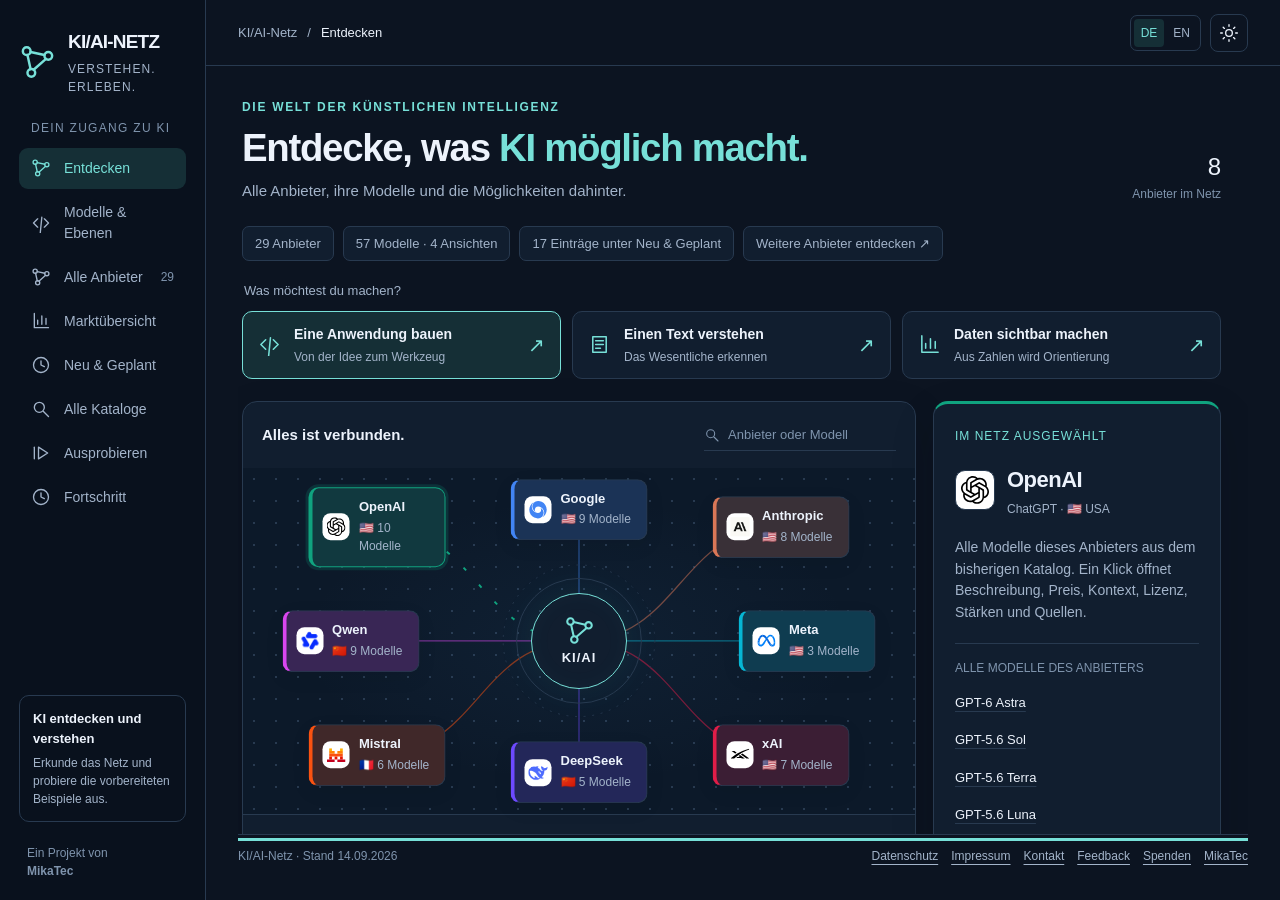
==== commit c1dc1a15: "Kontakt-Adresse und Schreibweise MikaTec vereinheitlicht Feedback-Link auf info@mika-tec.com statt p" ====
--- a/index.html
+++ b/index.html
@@ -242,7 +242,7 @@
         <a href="#ausprobieren" aria-label="Ausprobieren" title="Ausprobieren"><svg class="icon" aria-hidden="true"><use href="#i-play"/></svg><span class="nav-text">Ausprobieren</span></a>
         <a href="#fortschritt" aria-label="Fortschritt" title="Fortschritt"><svg class="icon" aria-hidden="true"><use href="#i-clock"/></svg><span class="nav-text">Fortschritt</span></a>
       </nav></div>
-      <div class="sidebar-bottom"><div class="local-note"><b>KI entdecken und verstehen</b>Erkunde das Netz und probiere die vorbereiteten Beispiele aus.</div><div class="credit">Ein Projekt von<br><strong>Mika-Tec</strong></div></div>
+      <div class="sidebar-bottom"><div class="local-note"><b>KI entdecken und verstehen</b>Erkunde das Netz und probiere die vorbereiteten Beispiele aus.</div><div class="credit">Ein Projekt von<br><strong>MikaTec</strong></div></div>
     </aside>
     <div class="shell">
       <header class="topbar"><div class="breadcrumb"><span class="breadcrumb-prefix">KI/AI-Netz</span><span class="slash">/</span><b id="currentSection">Entdecken</b></div><div class="top-actions"><div class="language-switch" role="group" aria-label="Sprache / Language"><button type="button" data-language="de" aria-pressed="true">DE</button><button type="button" data-language="en" aria-pressed="false">EN</button></div><button id="themeButton" class="icon-button" aria-label="Helles Design einschalten" title="Helles Design einschalten"><svg class="icon" aria-hidden="true"><use href="#i-theme"/></svg></button></div></header>
@@ -294,7 +294,7 @@
           </div>
         </section>
         <section id="fortschritt" data-section tabindex="0" hidden aria-labelledby="historyHeading"><div class="section-header"><div><p class="eyebrow">ENTWICKLUNG VERSTEHEN</p><h2 id="historyHeading">Fortschritt hat eine Geschichte.</h2></div><small>Drei ausgewählte Meilensteine</small></div><div class="history"><div><h3>Neue Möglichkeiten.<br>Schritt für Schritt.</h3><p>Wähle einen Zeitpunkt und erfahre, welche Idee dahintersteht.</p></div><div><div class="history-years" role="group" aria-label="Meilenstein auswählen"><button type="button" data-year="2017" aria-pressed="true">2017</button><button type="button" data-year="2021" aria-pressed="false">2021</button><button type="button" data-year="2025" aria-pressed="false">2025</button></div><div class="history-copy" aria-live="polite"><h4 id="historyTitle"></h4><p id="historyText"></p><a id="historySource" target="_blank" rel="noopener">Originalquelle lesen ↗</a></div></div></div></section>
-        <footer><span>KI/AI-Netz · Stand 14.09.2026</span><div class="utility-links"><a href="datenschutz.html" target="_blank" rel="noopener">Datenschutz</a><a href="https://mika-tec.com/impressum.html" target="_blank" rel="noopener">Impressum</a><a href="https://mika-tec.com/kontakt.html" target="_blank" rel="noopener">Kontakt</a><a href="mailto:cehha79@gmail.com?subject=Feedback%20zu%20KI%2FAI%20-%20Netz">Feedback</a><a href="https://paypal.me/mikatec" target="_blank" rel="noopener">Spenden</a><a href="https://www.mika-tec.com" target="_blank" rel="noopener">Mika-Tec</a></div></footer>
+        <footer><span>KI/AI-Netz · Stand 14.09.2026</span><div class="utility-links"><a href="datenschutz.html" target="_blank" rel="noopener">Datenschutz</a><a href="https://mika-tec.com/impressum.html" target="_blank" rel="noopener">Impressum</a><a href="https://mika-tec.com/kontakt.html" target="_blank" rel="noopener">Kontakt</a><a href="mailto:info@mika-tec.com?subject=Feedback%20zu%20KI%2FAI%20-%20Netz">Feedback</a><a href="https://paypal.me/mikatec" target="_blank" rel="noopener">Spenden</a><a href="https://www.mika-tec.com" target="_blank" rel="noopener">MikaTec</a></div></footer>
         <noscript><p>Für das interaktive Netz und die Beispiele bitte JavaScript im Browser aktivieren.</p></noscript>
       </div></main>
     </div>
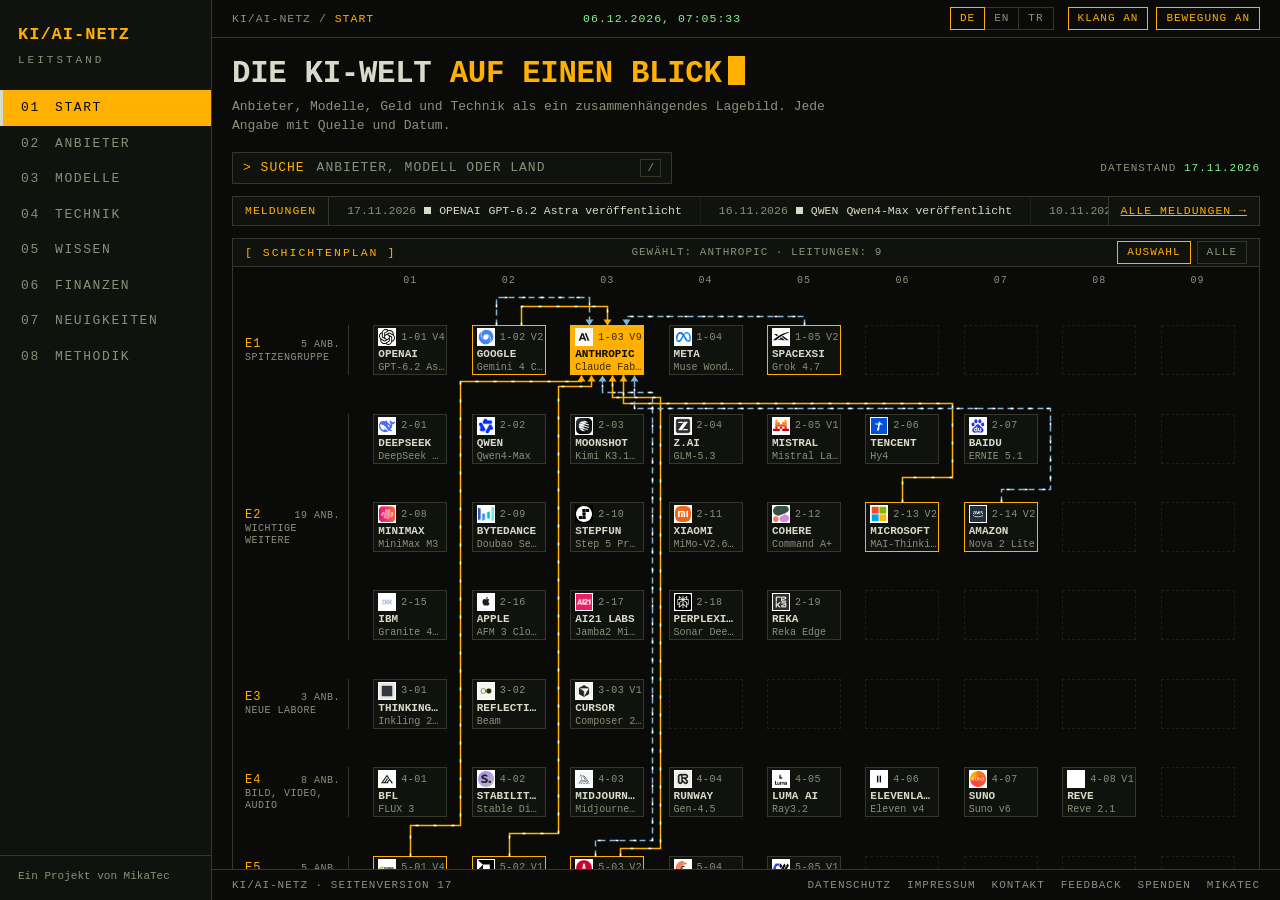
==== commit 595b8d6f: "Neuaufbau als mehrseitiges Nachschlagewerk (Version 17) Aus der Einzelseite werden acht Bereiche: St" ====
--- a/index.html
+++ b/index.html
@@ -1,904 +1,44 @@
 <!doctype html>
-<html lang="de" data-theme="dark">
+<html lang="de">
 <head>
   <meta charset="utf-8">
   <meta name="viewport" content="width=device-width, initial-scale=1">
-  <meta name="site-version" content="16">
-  <meta name="description" content="KI/AI-Netz: Anbieter erkunden, Fähigkeiten ausprobieren und ausgewählte Meilensteine verstehen.">
-  <title>KI/AI-Netz · Entdecken</title>
-  <link rel="icon" href="data:image/svg+xml,%3Csvg xmlns='http://www.w3.org/2000/svg' viewBox='0 0 40 40'%3E%3Crect width='40' height='40' rx='10' fill='%230d1726'/%3E%3Cpath d='M10 11L29 19L12 30Z' stroke='%236de0da' fill='none' stroke-width='2'/%3E%3Cg fill='%236de0da'%3E%3Ccircle cx='10' cy='11' r='4'/%3E%3Ccircle cx='29' cy='19' r='4'/%3E%3Ccircle cx='12' cy='30' r='4'/%3E%3C/g%3E%3C/svg%3E">
-  <style>
-    :root {
-      color-scheme: dark;
-      --bg: #0c1421; --sidebar: #09111d; --surface: #111e2f; --raised: #18283b;
-      --text: #edf3fc; --muted: #a3b4ca; --faint: #7f94ad; --line: #283a50;
-      --accent: #77e0d8; --accent-ink: #092926; --accent-soft: #152f36;
-      --violet: #b4a5ff; --gold: #f2c987; --graph: #0c1929; --shadow: 0 18px 45px #03091224;
-      --radius: 15px; --font: -apple-system, BlinkMacSystemFont, "Segoe UI", sans-serif;
-    }
-    :root[data-theme="light"] {
-      color-scheme: light;
-      --bg: #eef3f8; --sidebar: #e4ecf5; --surface: #ffffff; --raised: #eef4fb;
-      --text: #16283d; --muted: #4b617c; --faint: #5a6e87; --line: #c5d3e3;
-      --accent: #08736e; --accent-ink: #fff; --accent-soft: #e1f2ef;
-      --violet: #6851c8; --gold: #8a570d; --graph: #f5f9fd; --shadow: 0 15px 35px #16324b08;
-    }
-    * { box-sizing: border-box; }
-    html, body { margin: 0; height: 100%; overflow: hidden; }
-    body { font: 16px/1.5 var(--font); background: var(--bg); color: var(--text); }
-    button, input { font: inherit; }
-    button, a, input { -webkit-tap-highlight-color: transparent; }
-    button { cursor: pointer; color: inherit; }
-    button:disabled { cursor: default; }
-    a { color: var(--accent); text-underline-offset: 4px; }
-    :focus-visible { outline: 3px solid var(--accent); outline-offset: 4px; }
-    [hidden] { display: none !important; }
-    .icon { width: 20px; height: 20px; fill: none; stroke: currentColor; stroke-width: 1.6; stroke-linecap: round; stroke-linejoin: round; flex: 0 0 auto; }
-    .app { display: grid; grid-template-columns: 206px minmax(0, 1fr); height: 100dvh; }
-    .sidebar { background: var(--sidebar); border-right: 1px solid var(--line); padding: 28px 19px 20px; display: flex; flex-direction: column; gap: 35px; overflow: auto; min-width: 0; }
-    .brand { display: flex; align-items: center; gap: 12px; text-decoration: none; color: var(--text); }
-    .brand-mark { width: 37px; height: 40px; color: var(--accent); flex: 0 0 auto; }
-    .brand strong { font-size: 19px; letter-spacing: -.8px; display: block; }
-    .brand small { display: block; font-size: 12px; color: var(--muted); letter-spacing: 1.1px; margin-top: 3px; }
-    .nav-label { color: var(--faint); font-size: 12px; letter-spacing: 1.3px; padding-left: 12px; margin-bottom: 11px; }
-    .nav { display: grid; gap: 7px; }
-    .nav a { display: flex; align-items: center; gap: 13px; padding: 12px; border-radius: 9px; text-decoration: none; color: var(--muted); font-size: 14px; }
-    .nav a:hover { color: var(--text); background: var(--raised); }
-    .nav a[aria-current] { background: var(--accent-soft); color: var(--accent); }
-    .sidebar-bottom { margin-top: auto; }
-    .local-note { border: 1px solid var(--line); border-radius: 10px; padding: 13px; font-size: 12px; color: var(--muted); }
-    .local-note b { display: block; font-size: 13px; color: var(--text); margin-bottom: 6px; }
-    .credit { color: var(--faint); font-size: 12px; margin: 22px 8px 0; }
-    .shell { min-width: 0; min-height: 0; display: grid; grid-template-rows: 66px minmax(0, 1fr); }
-    .topbar { display: flex; justify-content: space-between; align-items: center; gap: 15px; padding: 0 32px; border-bottom: 1px solid var(--line); }
-    .breadcrumb { color: var(--muted); font-size: 13px; display: flex; gap: 10px; align-items: center; }
-    .breadcrumb b { color: var(--text); font-weight: 500; }
-    .top-actions { display: flex; align-items: center; gap: 9px; }
-
-    .icon-button { display: flex; align-items: center; justify-content: center; width: 38px; height: 38px; border: 1px solid var(--line); background: transparent; border-radius: 8px; }
-    .icon-button:hover { background: var(--raised); }
-    .main { overflow: hidden; padding: 28px 32px 35px; min-width: 0; min-height: 0; display: flex; }
-    .content { max-width: 1500px; margin: 0 auto; width: 100%; min-width: 0; min-height: 0; display: flex; flex-direction: column; overflow: hidden; }
-    [data-section] { flex: 1 1 0; min-height: 0; overflow-y: auto; overflow-x: hidden; overscroll-behavior: contain; scrollbar-gutter: stable; padding: 4px 12px 24px 4px; scroll-behavior: auto; }
-    [data-section].complete-section { margin: 0; }
-    .content > footer { flex: 0 0 auto; margin-top: 0; padding-top: 12px; gap: 8px 15px; }
-    .catalog-view-controls { display: flex; align-items: center; flex-wrap: wrap; gap: 7px; }
-    .catalog-view-link { display: inline-flex; padding: 10px 14px; border: 1px solid var(--line); border-radius: 7px; font-size: 14px; color: var(--muted); background: var(--surface); text-decoration: none; }
-    .example-choice { margin: 0 0 20px; flex-wrap: wrap; }
-    .intro { display: flex; justify-content: space-between; align-items: end; gap: 24px; margin-bottom: 23px; }
-    .eyebrow { font-size: 12px; letter-spacing: 1.7px; color: var(--accent); font-weight: 650; margin: 0 0 9px; }
-    h1 { font-size: clamp(27px, 3vw, 41px); letter-spacing: -1.3px; font-weight: 600; line-height: 1.18; margin: 0 0 10px; }
-    h1 span { color: var(--accent); }
-    .intro p:last-child { font-size: 15px; margin: 0; color: var(--muted); }
-    .index-number { color: var(--faint); font-size: 12px; white-space: nowrap; text-align: right; }
-    .index-number b { color: var(--text); font-size: 24px; font-weight: 500; display: block; }
-    .tasks { border: 0; padding: 0; margin: 0 0 22px; min-width: 0; }
-    .tasks legend { color: var(--muted); font-size: 13px; margin-bottom: 10px; }
-    .task-options { display: grid; grid-template-columns: repeat(3, minmax(0, 1fr)); gap: 11px; }
-    .task { display: flex; gap: 13px; align-items: center; border: 1px solid var(--line); border-radius: 10px; background: var(--surface); padding: 12px 15px; text-align: left; transition: border-color .2s, background .2s; }
-    .task[aria-pressed="true"] { border-color: var(--accent); background: var(--accent-soft); }
-    .task:hover { border-color: var(--accent); }
-    .task .icon { width: 23px; height: 23px; color: var(--accent); }
-    .task b { font-size: 14px; font-weight: 600; display: block; }
-    .task small { font-size: 12px; color: var(--muted); display: block; margin-top: 3px; }
-    .task .arrow { margin-left: auto; color: var(--accent); font-size: 20px; }
-    .explore-layout { display: grid; grid-template-columns: minmax(0, 1fr) 288px; gap: 17px; margin-bottom: 26px; }
-    .panel { border: 1px solid var(--line); background: var(--surface); border-radius: var(--radius); min-width: 0; overflow: hidden; box-shadow: var(--shadow); }
-    .panel-head { display: flex; align-items: center; justify-content: space-between; gap: 14px; padding: 17px 19px; }
-    .panel-head h2 { font-size: 15px; font-weight: 600; margin: 0; }
-    .panel-head small { font-size: 12px; color: var(--muted); }
-    .search { display: flex; align-items: center; gap: 8px; color: var(--faint); max-width: 200px; min-width: 100px; border-bottom: 1px solid var(--line); }
-    .search .icon { width: 16px; height: 16px; }
-    .search input { color: var(--text); width: 100%; background: transparent; border: 0; border-radius: 3px; padding: 6px 0; font-size: 13px; min-width: 0; }
-    .search input::placeholder { color: var(--faint); }
-    .network { position: relative; aspect-ratio: 700 / 360; min-height: 315px; background: radial-gradient(ellipse at 50% 50%, #3770a515, transparent 58%), radial-gradient(var(--line) .8px, transparent .8px), var(--graph); background-size: auto, 22px 22px, auto; isolation: isolate; }
-    .network-lines { position: absolute; inset: 0; width: 100%; height: 100%; z-index: -1; }
-    .connection { fill: none; stroke: var(--line); stroke-width: 1.3; transition: opacity .25s, stroke .25s; }
-    .connection.selected { stroke: var(--accent); stroke-width: 2; }
-    .signal { fill: none; stroke: var(--accent); stroke-width: 2.5; stroke-dasharray: 4 20; animation: travel 1.8s linear infinite; }
-    .ring { fill: none; stroke: var(--line); stroke-width: 1; }
-    .ring-outer { stroke-dasharray: 2 7; }
-    .hub { position: absolute; inset: 50% auto auto 50%; transform: translate(-50%, -50%); width: 96px; height: 96px; border-radius: 50%; border: 1px solid var(--accent); background: var(--surface); box-shadow: 0 0 40px #56dadc13, inset 0 0 25px #56dadc08; display: flex; flex-direction: column; align-items: center; justify-content: center; }
-    .hub .brand-mark { width: 31px; height: 31px; margin-bottom: 2px; }
-    .hub b { font-size: 13px; letter-spacing: 1px; }
-    .provider { position: absolute; transform: translate(-50%, -50%); left: var(--x); top: var(--y); width: 137px; display: flex; align-items: center; gap: 9px; background: var(--surface); border: 1px solid var(--line); border-radius: 10px; padding: 11px 10px; text-align: left; box-shadow: 0 6px 20px #00000010; transition: border-color .2s, box-shadow .2s; }
-    .provider:hover { border-color: var(--muted); box-shadow: 0 4px 18px #63d5d51a; }
-    .provider[aria-pressed="true"] { border-color: var(--accent); box-shadow: 0 0 0 3px #63d5d510; }
-    .provider .monogram { border: 1px solid var(--line); width: 27px; height: 27px; border-radius: 7px; display: grid; place-items: center; flex: 0 0 auto; font-size: 13px; color: var(--accent); }
-    .provider b { display: block; font-size: 13px; font-weight: 600; line-height: 1.2; }
-    .provider small { font-size: 12px; color: var(--muted); display: block; margin-top: 4px; }
-    .network-empty { position: absolute; inset: 0; display: grid; place-items: center; text-align: center; padding: 25px; background: var(--graph); color: var(--muted); font-size: 14px; }
-    .network-footer { display: flex; justify-content: space-between; align-items: center; gap: 10px; padding: 12px 19px; font-size: 12px; color: var(--muted); border-top: 1px solid var(--line); }
-    .legend-dot { display: inline-block; width: 6px; height: 6px; background: var(--accent); border-radius: 50%; margin-right: 7px; vertical-align: middle; }
-    .quiet-button { display: inline-flex; align-items: center; gap: 7px; background: transparent; color: var(--muted); border: 0; font-size: 12px; padding: 4px; }
-    .quiet-button .icon { width: 14px; height: 14px; }
-    .provider-detail { padding: 23px 21px; display: flex; flex-direction: column; }
-    .provider-detail .overline { font-size: 12px; color: var(--accent); letter-spacing: 1px; margin-bottom: 18px; }
-    .provider-heading { display: flex; align-items: center; gap: 12px; }
-    .provider-heading .monogram { width: 40px; height: 40px; border: 1px solid var(--line); border-radius: 10px; display: grid; place-items: center; color: var(--accent); font-weight: 600; }
-    .provider-heading h2 { font-size: 22px; margin: 0; letter-spacing: -.5px; }
-    .provider-heading p { margin: 4px 0 0; color: var(--muted); font-size: 12px; }
-    .detail-description { color: var(--muted); font-size: 14px; line-height: 1.55; margin: 19px 0; }
-    .model-label { border-top: 1px solid var(--line); padding-top: 15px; color: var(--faint); font-size: 12px; margin: 0 0 7px; }
-    .models { padding: 0; margin: 0 0 18px; list-style: none; font-size: 13px; }
-    .models li { padding: 5px 0; overflow-wrap: anywhere; }
-    .models li::before { content: "·"; color: var(--accent); margin-right: 8px; }
-    .detail-link { display: flex; justify-content: space-between; gap: 12px; margin-top: auto; padding: 11px 0 0; font-size: 13px; text-decoration: none; border-top: 1px solid var(--line); }
-    .date-note { font-size: 12px; color: var(--faint); margin: 11px 0 0; }
-    .section-header { display: flex; align-items: end; justify-content: space-between; gap: 15px; margin-bottom: 14px; }
-    .section-header h2 { font-size: 21px; letter-spacing: -.5px; font-weight: 600; margin: 0; }
-    .section-header .eyebrow { margin-bottom: 6px; }
-    .section-header small { font-size: 12px; color: var(--muted); }
-    .example-layout { display: grid; grid-template-columns: minmax(0, .82fr) minmax(0, 1.18fr); gap: 0; margin-bottom: 27px; }
-    .brief { padding: 23px; border-right: 1px solid var(--line); }
-    .small-label { color: var(--faint); font-size: 12px; letter-spacing: 1.1px; font-weight: 500; margin: 0 0 12px; }
-    .brief h3 { font-weight: 500; font-size: 20px; letter-spacing: -.3px; margin: 0 0 12px; line-height: 1.4; }
-    .brief p { font-size: 14px; color: var(--muted); }
-    .brief .origin { font-size: 12px; color: var(--faint); margin: 20px 0 0; }
-    .demo { padding: 22px 26px; min-width: 0; }
-    .demo-title { display: flex; align-items: center; justify-content: space-between; gap: 15px; }
-    .demo-title h3 { margin: 0; font-size: 16px; font-weight: 600; }
-    .tag { font-size: 12px; border: 1px solid var(--line); border-radius: 4px; padding: 2px 7px; color: var(--accent); white-space: nowrap; }
-    .planner-total { font-size: 36px; font-weight: 500; letter-spacing: -1px; margin: 13px 0 1px; line-height: 1.2; }
-    .planner-total small { font-size: 14px; color: var(--muted); font-weight: 400; letter-spacing: 0; }
-    .planner-description { margin: 3px 0 16px; font-size: 12px; color: var(--muted); }
-    .sliders { display: grid; grid-template-columns: 1fr 1fr; gap: 20px; }
-    .slider-label { font-size: 13px; color: var(--muted); display: flex; justify-content: space-between; gap: 10px; }
-    .slider-label output { color: var(--text); }
-    input[type="range"] { width: 100%; accent-color: var(--accent); margin: 10px 0; cursor: pointer; }
-    .plan-line { height: 10px; display: flex; gap: 4px; margin-top: 14px; overflow: hidden; border-radius: 3px; }
-    .plan-block { background: var(--accent); border-radius: 2px; flex: 5; min-width: 0; }
-    .plan-break { background: var(--violet); border-radius: 2px; flex: 1; min-width: 0; }
-    .plan-legend { font-size: 12px; color: var(--muted); display: flex; gap: 18px; margin: 9px 0 0; }
-    .violet-dot { background: var(--violet); }
-    .text-result { margin: 16px 0 0; padding: 16px 18px; border: 1px solid var(--line); border-left: 2px solid var(--accent); border-radius: 8px; font-size: 15px; }
-    .text-result p { margin: 0; }
-    .text-result ul { margin: 0; padding-left: 20px; }
-    .segmented { display: inline-flex; padding: 3px; border: 1px solid var(--line); border-radius: 7px; margin-top: 15px; gap: 3px; }
-    .segmented button { border: 0; background: transparent; border-radius: 4px; font-size: 13px; padding: 6px 11px; color: var(--muted); }
-    .segmented button[aria-pressed="true"] { background: var(--accent-soft); color: var(--accent); }
-    .chart { display: flex; gap: 16px; height: 125px; align-items: end; border-bottom: 1px solid var(--line); margin-top: 18px; padding: 0 18px; }
-    .chart-column { flex: 1; display: flex; flex-direction: column; align-items: center; justify-content: end; height: 100%; gap: 5px; font-size: 12px; }
-    .chart-bar { background: var(--accent); width: 60%; border-radius: 4px 4px 0 0; min-height: 2px; transition: height .2s; }
-    .data-inputs { display: grid; grid-template-columns: repeat(3, 1fr); gap: 13px; margin-top: 13px; }
-    .data-inputs label { font-size: 12px; color: var(--muted); }
-    .data-inputs input { margin-top: 5px; background: var(--raised); color: var(--text); padding: 6px 9px; border: 1px solid var(--line); border-radius: 5px; width: 100%; font-size: 14px; }
-    .chart-total { color: var(--muted); margin: 12px 0 0; font-size: 13px; }
-    .history { display: grid; grid-template-columns: 235px minmax(0, 1fr); border: 1px solid var(--line); background: var(--surface); border-radius: var(--radius); padding: 23px; gap: 30px; }
-    .history h3 { margin: 0 0 7px; font-size: 22px; font-weight: 500; }
-    .history p { color: var(--muted); font-size: 14px; margin: 0; }
-    .history-years { display: flex; gap: 8px; align-items: center; margin: 0 0 17px; }
-    .history-years::after { content: ""; flex: 1; border-top: 1px solid var(--line); }
-    .history-years button { background: var(--raised); color: var(--muted); border: 1px solid var(--line); border-radius: 6px; padding: 6px 13px; font-size: 14px; }
-    .history-years button[aria-pressed="true"] { color: var(--accent); border-color: var(--accent); }
-    .history-copy h4 { font-size: 17px; margin: 0 0 6px; font-weight: 600; }
-    .history-copy a { display: inline-block; margin-top: 12px; font-size: 13px; }
-    footer { display: flex; justify-content: space-between; flex-wrap: wrap; gap: 15px; font-size: 12px; color: var(--faint); margin-top: 26px; padding-top: 16px; border-top: 1px solid var(--line); }
-    footer a { color: var(--muted); }
-    .sr-only { position: absolute; width: 1px; height: 1px; padding: 0; overflow: hidden; clip: rect(0, 0, 0, 0); white-space: nowrap; border: 0; }
-    body.paused .signal { animation-play-state: paused; }
-    @keyframes travel { to { stroke-dashoffset: -48; } }
-    @media (min-width: 1800px) { .main { padding: 35px 45px; }.explore-layout { grid-template-columns: minmax(0, 1fr) 330px; }.network { max-height: 460px; }.provider { width: 160px; padding: 14px; }.provider b { font-size: 14px; } }
-    @media (max-width: 1200px) { .app { grid-template-columns: 175px minmax(0, 1fr); }.sidebar { padding: 26px 12px 20px; }.explore-layout { grid-template-columns: minmax(0, 1fr); }.provider-detail { display: grid; grid-template-columns: 1fr 1fr; gap: 0 25px; }.provider-detail .overline { grid-column: 1 / -1; margin-bottom: 12px; }.provider-heading { grid-column: 1; }.detail-description { grid-column: 1; }.model-label { grid-column: 2; grid-row: 2; border: 0; padding: 0; }.models { grid-column: 2; grid-row: 3; }.detail-link { grid-column: 1 / -1; }.date-note { grid-column: 1 / -1; }.network { max-height: 400px; }.task small { display: none; } }
-    @media (max-width: 820px) { .app { grid-template-columns: 68px minmax(0, 1fr); }.sidebar { padding: 22px 9px 15px; gap: 27px; }.brand { justify-content: center; }.brand-text, .nav-label, .nav-text, .local-note, .credit { display: none; }.nav a { justify-content: center; padding: 13px 10px; }.topbar { padding: 0 20px; }.main { padding: 23px 20px; }.index-number { display: none; }.example-layout { grid-template-columns: 1fr; }.brief { border-right: 0; border-bottom: 1px solid var(--line); }.history { grid-template-columns: 1fr; gap: 20px; }.network { min-height: 340px; }.provider { width: 125px; padding: 10px 8px; gap: 7px; } }
-    @media (max-width: 580px) { .shell { grid-template-rows: 58px minmax(0, 1fr); }.topbar { padding: 0 13px; gap: 7px; }.breadcrumb { font-size: 12px; gap: 6px; }.breadcrumb .breadcrumb-prefix, .breadcrumb .slash { display: none; }.top-actions { gap: 6px; }.icon-button { width: 33px; height: 33px; }.main { padding: 23px 13px; }h1 { font-size: 29px; }.intro p:last-child { font-size: 14px; }.task-options { grid-template-columns: 1fr; gap: 8px; }.task { padding: 11px; }.task small { display: block; }.task .icon { width: 21px; height: 21px; }.panel-head { align-items: stretch; flex-direction: column; padding: 15px; gap: 10px; }.search { max-width: 100%; }.network { display: grid; grid-template-columns: repeat(2, minmax(0, 1fr)); gap: 9px; padding: 15px; min-height: auto; aspect-ratio: auto; max-height: none; }.network-lines, .hub { display: none; }.provider { position: static; width: auto; transform: none; padding: 13px 9px; min-width: 0; gap: 7px; }.provider .monogram { display: none; }.provider b { font-size: 13px; overflow-wrap: anywhere; }.network-empty { position: static; grid-column: 1 / -1; }.network-footer { flex-wrap: wrap; padding: 10px 14px; }.provider-detail { display: flex; padding: 20px 17px; }.model-label { border-top: 1px solid var(--line); padding-top: 14px; }.section-header { display: block; }.section-header small { display: block; margin-top: 5px; }.brief, .demo { padding: 19px 17px; }.brief h3 { font-size: 18px; }.demo-title { flex-wrap: wrap; gap: 7px; }.sliders { grid-template-columns: 1fr; gap: 8px; }.plan-legend { flex-wrap: wrap; gap: 8px 15px; }.history { padding: 18px; }.history-years { gap: 7px; }.history-years button { padding: 6px 10px; }.data-inputs { gap: 8px; }footer { font-size: 12px; } }
-    @media (prefers-reduced-motion: reduce) { *, *::before, *::after { scroll-behavior: auto !important; animation: none !important; transition: none !important; } }
-    /* Vollständiger Katalog: bisherige Anbieterfarben, lokal gespeicherte Originalzeichen. */
-    .sidebar { gap: 23px; }.nav { gap: 3px; }.nav a { padding-top: 10px; padding-bottom: 10px; }.nav-count { margin-left: auto; color: var(--faint); font-size: 12px; }
-    .language-switch { display: flex; gap: 2px; padding: 3px; border: 1px solid var(--line); border-radius: 7px; }.language-switch button { padding: 5px 7px; background: transparent; color: var(--muted); border: 0; border-radius: 4px; font-size: 12px; }.language-switch button[aria-pressed="true"] { color: var(--accent); background: var(--accent-soft); }
-    .provider { border-left: 4px solid var(--pc); background: color-mix(in srgb, var(--pc) 20%, var(--surface)); }.provider:hover, .provider[aria-pressed="true"] { border-color: var(--pc); box-shadow: 0 0 0 3px color-mix(in srgb, var(--pc) 18%, transparent); }
-    .provider-logo { width: 40px; height: 40px; flex: 0 0 auto; border-radius: 8px; background: #fff; color: var(--pc); display: inline-flex; align-items: center; justify-content: center; padding: 5px; }.provider-logo.wide { width: 76px; }.provider-logo img { display: block; width: 100%; height: 100%; object-fit: contain; }.provider .provider-logo { width: 27px; height: 27px; padding: 4px; }
-    .provider-heading .monogram { background: #fff; color: var(--pc); padding: 5px; }.provider-heading .monogram img { display: block; width: 100%; height: 100%; object-fit: contain; }.provider-detail { border-top: 3px solid var(--pc, var(--accent)); }
-    .connection { stroke: var(--pc, var(--line)); opacity: .5; }.connection.selected { stroke: var(--pc, var(--accent)); opacity: 1; }
-    .model-link { background: transparent; color: var(--text); border: 0; text-align: left; font-size: 13px; padding: 4px 0; text-decoration: underline; text-decoration-color: var(--line); text-underline-offset: 4px; }.model-link:hover { text-decoration-color: var(--pc, var(--accent)); }
-    .models li::before { display: none; }.summary-strip { display: flex; flex-wrap: wrap; gap: 9px; margin: 0 0 20px; }.summary-strip a { font-size: 13px; color: var(--muted); border: 1px solid var(--line); background: var(--surface); padding: 7px 12px; border-radius: 7px; text-decoration: none; }.summary-strip strong { color: var(--text); }
-    .complete-section { margin: 32px 0; }.section-intro { color: var(--muted); font-size: 14px; max-width: 900px; }.catalog-toolbar { display: flex; flex-wrap: wrap; gap: 14px; align-items: end; padding: 18px; background: var(--surface); border: 1px solid var(--line); border-radius: 12px; margin: 17px 0 12px; }
-    .catalog-toolbar label { display: grid; gap: 5px; color: var(--muted); font-size: 12px; flex: 1 1 180px; }.catalog-toolbar select, .catalog-toolbar input { min-width: 0; width: 100%; padding: 9px 11px; border: 1px solid var(--line); border-radius: 7px; background: var(--bg); color: var(--text); font: inherit; font-size: 14px; }.catalog-toolbar select { cursor: pointer; }
-    .primary-button { border: 1px solid var(--accent); background: var(--accent-soft); color: var(--accent); border-radius: 7px; padding: 10px 14px; font-size: 14px; }.primary-button:disabled { opacity: .6; }.outline-button { border: 1px solid var(--line); background: transparent; color: var(--muted); border-radius: 7px; padding: 9px 12px; font-size: 13px; }
-    .catalog-tabs { display: flex; flex-wrap: wrap; gap: 7px; margin: 14px 0; }.catalog-tabs button { display: flex; align-items: center; gap: 8px; border: 1px solid var(--line); border-radius: 7px; padding: 10px 14px; background: var(--surface); color: var(--muted); font-size: 14px; }.catalog-tabs button[aria-selected="true"] { color: var(--accent); background: var(--accent-soft); border-color: var(--accent); }
-    .catalog-status { color: var(--muted); font-size: 13px; margin: 0 0 15px; }.catalog-result { min-height: 160px; }.catalog-grid { display: grid; grid-template-columns: repeat(auto-fit, minmax(min(245px, 100%), 1fr)); align-items: start; gap: 17px; }
-    .catalog-provider { border: 1px solid var(--line); border-radius: 12px; overflow: hidden; background: var(--surface); }.provider-banner { display: flex; align-items: center; gap: 12px; padding: 16px; background: var(--pc); border-top: 3px solid var(--pc); color: var(--brand-ink); }.provider-banner h3 { font-size: 17px; margin: 0; }.provider-banner small { display: block; margin-top: 3px; font-size: 12px; color: inherit; }
-    .catalog-models { padding: 13px; }.model-type-heading { margin: 12px 0 8px; color: var(--muted); font-size: 12px; font-weight: 600; }.model-type-heading:first-child { margin-top: 0; }.model-tile { display: block; width: 100%; text-align: left; padding: 12px; background: var(--raised); border: 1px solid var(--line); border-left: 3px solid var(--pc); border-radius: 8px; margin: 7px 0; color: var(--text); }.model-tile:hover { border-color: var(--pc); }.model-tile strong { display: block; font-size: 14px; font-weight: 600; line-height: 1.4; overflow-wrap: anywhere; }.model-tile p { font-size: 13px; color: var(--muted); margin: 6px 0 0; }.model-badges { display: flex; gap: 5px; flex-wrap: wrap; margin-top: 8px; }.model-badges span { border: 1px solid var(--line); border-radius: 4px; padding: 2px 5px; color: var(--muted); font-size: 12px; }.model-badges .flagship { color: var(--gold); }.model-badges .status-ga { color: var(--accent); }.model-badges .status-preview { color: var(--gold); }
-    .tree-root { border: 1px solid var(--accent); background: var(--accent-soft); border-radius: 10px; width: fit-content; margin: 5px auto 23px; padding: 12px 25px; color: var(--accent); }.catalog-tree { border-top: 1px solid var(--line); padding-top: 23px; }.catalog-tree .catalog-provider { position: relative; overflow: visible; }.catalog-tree .catalog-provider::before { content: ""; position: absolute; left: 50%; top: -24px; height: 23px; border-left: 2px solid var(--pc); }.catalog-tree .provider-banner { border-radius: 11px 11px 0 0; }.catalog-tree details { margin: 12px; border-left: 1px solid var(--pc); padding-left: 11px; }.catalog-tree summary { cursor: pointer; color: var(--muted); font-size: 14px; padding: 7px 0; }
-    .catalog-cards { display: grid; grid-template-columns: repeat(auto-fit, minmax(min(290px, 100%), 1fr)); gap: 16px; }.detail-model { border: 1px solid var(--line); border-top: 4px solid var(--pc); border-radius: 12px; padding: 17px; background: var(--surface); display: flex; flex-direction: column; min-width: 0; }.detail-model .model-owner { display: flex; align-items: center; gap: 9px; font-size: 13px; color: var(--muted); margin-bottom: 12px; }.detail-model .model-tile { background: transparent; border: 0; padding: 0; margin: 0; flex: 1; }.detail-model .model-tile strong { font-size: 17px; }.mini-facts { margin: 16px 0 0; padding-top: 13px; border-top: 1px solid var(--line); font-size: 13px; }.mini-facts dt { color: var(--faint); }.mini-facts dd { margin: 2px 0 9px; overflow-wrap: anywhere; }
-    .directory-grid { display: grid; grid-template-columns: repeat(auto-fit, minmax(min(270px, 100%), 1fr)); gap: 13px; }.directory-card { padding: 17px; border: 1px solid var(--line); border-top: 4px solid var(--pc); background: var(--surface); border-radius: 10px; text-align: left; min-width: 0; }.directory-card:hover { background: color-mix(in srgb, var(--pc) 12%, var(--surface)); border-color: var(--pc); }.directory-heading { display: flex; gap: 11px; align-items: center; }.directory-heading strong { font-size: 16px; line-height: 1.3; display: block; }.directory-heading small { display: block; margin-top: 4px; font-size: 12px; color: var(--muted); }.directory-rank { display: grid; place-items: center; width: 34px; height: 34px; flex: 0 0 auto; border: 1px solid var(--pc); border-radius: 8px; font-size: 13px; color: var(--text); background: color-mix(in srgb, var(--pc) 24%, transparent); }.directory-card p { color: var(--muted); font-size: 14px; margin: 13px 0 0; overflow-wrap: anywhere; }.directory-card .directory-kind { color: var(--faint); font-size: 12px; }
-    .market-scroll { overflow: auto; border: 1px solid var(--line); border-radius: 12px; }.market-table { width: 100%; border-collapse: collapse; font-size: 13px; background: var(--surface); }.market-table th, .market-table td { padding: 13px 14px; border-bottom: 1px solid var(--line); text-align: left; vertical-align: top; min-width: 110px; }.market-table th { background: var(--raised); font-weight: 600; }.market-table td small { display: block; color: var(--muted); margin-top: 4px; font-size: 12px; }.market-table .market-name { font-weight: 600; border-left: 4px solid var(--pc, var(--line)); }.market-table tbody tr:last-child td { border-bottom: 0; }
-    .news-group { margin: 20px 0; }.news-group h3 { font-size: 18px; font-weight: 500; }.news-grid { display: grid; grid-template-columns: repeat(auto-fit, minmax(min(285px, 100%), 1fr)); gap: 13px; }.news-card { border: 1px solid var(--line); border-top: 3px solid var(--pc, var(--accent)); border-radius: 10px; padding: 18px; background: var(--surface); }.news-card h4 { font-size: 17px; margin: 8px 0; }.news-card p { color: var(--muted); font-size: 14px; }.news-card small { color: var(--faint); font-size: 12px; }.news-card a { font-size: 13px; }
-    .live-box { padding: 21px; }.live-box p { font-size: 14px; color: var(--muted); }.live-output { margin-top: 20px; }.live-output details { border: 1px solid var(--line); padding: 12px 15px; border-radius: 8px; margin: 8px 0; }.live-output summary { cursor: pointer; font-size: 14px; }.live-model-list { display: flex; flex-wrap: wrap; gap: 7px; margin-top: 12px; }.live-model-list span { font-size: 12px; padding: 5px 8px; background: var(--raised); border: 1px solid var(--line); border-radius: 5px; overflow-wrap: anywhere; }.live-model-list .known { border-color: var(--accent); }
-    .detail-dialog { color: var(--text); background: var(--surface); border: 1px solid var(--line); border-top: 4px solid var(--pc, var(--accent)); border-radius: 16px; padding: 0; width: min(780px, calc(100vw - 26px)); max-height: calc(100dvh - 35px); }.detail-dialog::backdrop { background: #020810b8; backdrop-filter: blur(5px); }.dialog-top { position: sticky; top: 0; padding: 21px 25px; background: var(--surface); border-bottom: 1px solid var(--line); display: flex; align-items: start; justify-content: space-between; gap: 14px; z-index: 1; }.dialog-brand { display: flex; align-items: center; gap: 14px; min-width: 0; }.dialog-brand .provider-logo { width: 52px; height: 52px; padding: 7px; }.dialog-brand .provider-logo.wide { width: 92px; }.dialog-top h2 { font-size: 26px; letter-spacing: -.5px; margin: 5px 0 0; overflow-wrap: anywhere; }.dialog-top p { color: var(--muted); font-size: 13px; margin: 0; }.dialog-content { padding: 22px 25px; }.dialog-content p, .dialog-content li { font-size: 16px; line-height: 1.65; }.dialog-content h3 { font-size: 16px; margin: 25px 0 9px; }.dialog-facts { display: grid; grid-template-columns: 155px minmax(0, 1fr); margin: 17px 0; font-size: 14px; }.dialog-facts dt, .dialog-facts dd { border-bottom: 1px solid var(--line); padding: 11px 0; margin: 0; overflow-wrap: anywhere; }.dialog-facts dt { color: var(--muted); padding-right: 14px; }.dialog-links { display: flex; flex-wrap: wrap; gap: 9px; margin-top: 20px; }.dialog-links a { border: 1px solid var(--line); padding: 8px 11px; border-radius: 6px; font-size: 14px; text-decoration: none; }.dialog-content .data-warning { font-size: 13px; color: var(--muted); padding: 13px; background: var(--raised); border-radius: 8px; }.utility-links { display: flex; flex-wrap: wrap; gap: 13px; }
-    @media (max-width: 820px) { .nav-count { display: none; }.sidebar { gap: 20px; }.nav a { padding: 12px 8px; }.catalog-tabs button { padding: 9px 11px; } }
-    @media (max-width: 580px) { .provider .provider-logo { display: inline-flex; width: 24px; height: 24px; }.provider { border-left-width: 3px; gap: 6px; padding-left: 6px; padding-right: 6px; }.provider b { font-size: 12px; }.provider small { font-size: 12px; }.language-switch button { padding: 4px 6px; }.catalog-toolbar { padding: 13px; }.catalog-tabs { gap: 6px; }.catalog-tabs button { flex: 1 1 40%; justify-content: center; font-size: 13px; }.directory-grid, .catalog-cards, .catalog-grid, .news-grid { grid-template-columns: 1fr; }.dialog-top, .dialog-content { padding: 18px; }.dialog-top h2 { font-size: 22px; }.dialog-facts { grid-template-columns: 1fr; }.dialog-facts dt { border: 0; padding-bottom: 1px; }.dialog-facts dd { padding-top: 1px; }.market-table, .market-table tbody, .market-table tr, .market-table td { display: block; }.market-table thead { display: none; }.market-table tr { padding: 13px; border-bottom: 2px solid var(--line); }.market-table td { min-width: 0; padding: 9px 5px; }.market-table td::before { content: attr(data-label); display: block; font-size: 12px; color: var(--faint); margin-bottom: 3px; }.market-table .market-name { padding-left: 9px; } }
-    .generated-example { margin: 0; }
-    .generated-example img { display: block; width: 100%; height: auto; border-radius: 12px; }
-    .generated-example figcaption, .example-proof { font-size: 12px; line-height: 1.6; color: var(--muted); margin-top: 12px; }
-    .example-proof summary { cursor: pointer; color: var(--text); font-weight: 650; }
-    .example-proof p, .example-proof a { overflow-wrap: anywhere; }
-    .example-choice { flex-wrap: wrap; }
-    .status-retired, .status-unconfirmed, .status-deprecated { color: var(--text); border: 1px solid currentColor; }
-  </style>
+  <meta name="site-version" content="17">
+  <meta name="description" content="Anbieter, Modelle, Geld und Technik als ein zusammenhängendes Lagebild. Jede Angabe mit Quelle und Datum.">
+  <title>KI/AI-Netz</title>
+  <link rel="icon" href="data:image/svg+xml,%3Csvg xmlns=%27http://www.w3.org/2000/svg%27 viewBox=%270 0 40 40%27%3E%3Crect width=%2740%27 height=%2740%27 fill=%27%230a0b08%27/%3E%3Crect x=%277%27 y=%277%27 width=%2711%27 height=%2711%27 fill=%27%23ffb000%27/%3E%3Crect x=%2722%27 y=%277%27 width=%2711%27 height=%2711%27 fill=%27%2333382a%27/%3E%3Crect x=%277%27 y=%2722%27 width=%2711%27 height=%2711%27 fill=%27%2333382a%27/%3E%3Crect x=%2722%27 y=%2722%27 width=%2711%27 height=%2711%27 fill=%27%23ffb000%27/%3E%3C/svg%3E">
+  <link rel="stylesheet" href="css/leitstand.css?v=25">
 </head>
-<body>
-  <svg width="0" height="0" aria-hidden="true" style="position:absolute"><defs>
-    <symbol id="i-net" viewBox="0 0 24 24"><circle cx="5" cy="5" r="2.5"/><circle cx="19" cy="8" r="2.5"/><circle cx="8" cy="19" r="2.5"/><path d="m7.5 5.5 9 2M5.5 7.5l2 9M17.5 10l-8 7"/></symbol>
-    <symbol id="i-code" viewBox="0 0 24 24"><path d="m8 7-5 5 5 5m8-10 5 5-5 5m-3-12-2 20"/></symbol>
-    <symbol id="i-text" viewBox="0 0 24 24"><path d="M5 4h14v16H5zM8 8h8M8 12h8M8 16h5"/></symbol>
-    <symbol id="i-chart" viewBox="0 0 24 24"><path d="M4 3v17h17M8 16v-5m5 5V6m5 10V9"/></symbol>
-    <symbol id="i-play" viewBox="0 0 24 24"><path d="m9 5 11 7-11 7z"/><path d="M4 5v14"/></symbol>
-    <symbol id="i-clock" viewBox="0 0 24 24"><circle cx="12" cy="12" r="9"/><path d="M12 7v5l4 2"/></symbol>
-    <symbol id="i-search" viewBox="0 0 24 24"><circle cx="10" cy="10" r="6"/><path d="m15 15 6 6"/></symbol>
-    <symbol id="i-theme" viewBox="0 0 24 24"><circle cx="12" cy="12" r="4"/><path d="M12 2v2m0 16v2M2 12h2m16 0h2M5 5l1.5 1.5m11 11L19 19M5 19l1.5-1.5m11-11L19 5"/></symbol>
-    <symbol id="i-pause" viewBox="0 0 24 24"><path d="M8 5v14M16 5v14"/></symbol>
-  </defs></svg>
-  <div class="app">
-    <aside class="sidebar" aria-label="Seitennavigation">
-      <a class="brand" href="#entdecken" aria-label="KI/AI-Netz: Entdecken"><svg class="icon brand-mark" aria-hidden="true"><use href="#i-net"/></svg><span class="brand-text"><strong>KI/AI-NETZ</strong><small>VERSTEHEN. ERLEBEN.</small></span></a>
-      <div><div class="nav-label">DEIN ZUGANG ZU KI</div><nav class="nav" aria-label="Bereiche">
-        <a href="#entdecken" aria-current="location" aria-label="Entdecken" title="Entdecken"><svg class="icon" aria-hidden="true"><use href="#i-net"/></svg><span class="nav-text">Entdecken</span></a>
-        <a href="#katalog" aria-label="Modelle & Ebenen" title="Modelle & Ebenen"><svg class="icon" aria-hidden="true"><use href="#i-code"/></svg><span class="nav-text">Modelle &amp; Ebenen</span></a>
-        <a href="#anbieter" aria-label="Alle Anbieter" title="Alle Anbieter"><svg class="icon" aria-hidden="true"><use href="#i-net"/></svg><span class="nav-text">Alle Anbieter</span><span class="nav-count" id="allProviderCount">29</span></a>
-        <a href="#markt" data-market-nav aria-label="Marktübersicht" title="Marktübersicht"><svg class="icon" aria-hidden="true"><use href="#i-chart"/></svg><span class="nav-text">Marktübersicht</span></a>
-        <a href="#neu" aria-label="Neu & Geplant" title="Neu & Geplant"><svg class="icon" aria-hidden="true"><use href="#i-clock"/></svg><span class="nav-text">Neu &amp; Geplant</span></a>
-        <a href="#abgleich" aria-label="Alle Kataloge" title="Alle Kataloge"><svg class="icon" aria-hidden="true"><use href="#i-search"/></svg><span class="nav-text">Alle Kataloge</span></a>
-        <a href="#ausprobieren" aria-label="Ausprobieren" title="Ausprobieren"><svg class="icon" aria-hidden="true"><use href="#i-play"/></svg><span class="nav-text">Ausprobieren</span></a>
-        <a href="#fortschritt" aria-label="Fortschritt" title="Fortschritt"><svg class="icon" aria-hidden="true"><use href="#i-clock"/></svg><span class="nav-text">Fortschritt</span></a>
-      </nav></div>
-      <div class="sidebar-bottom"><div class="local-note"><b>KI entdecken und verstehen</b>Erkunde das Netz und probiere die vorbereiteten Beispiele aus.</div><div class="credit">Ein Projekt von<br><strong>MikaTec</strong></div></div>
-    </aside>
-    <div class="shell">
-      <header class="topbar"><div class="breadcrumb"><span class="breadcrumb-prefix">KI/AI-Netz</span><span class="slash">/</span><b id="currentSection">Entdecken</b></div><div class="top-actions"><div class="language-switch" role="group" aria-label="Sprache / Language"><button type="button" data-language="de" aria-pressed="true">DE</button><button type="button" data-language="en" aria-pressed="false">EN</button></div><button id="themeButton" class="icon-button" aria-label="Helles Design einschalten" title="Helles Design einschalten"><svg class="icon" aria-hidden="true"><use href="#i-theme"/></svg></button></div></header>
-      <main class="main" id="main"><div class="content">
-        <section id="entdecken" data-section tabindex="0" aria-labelledby="mainTitle">
-          <div class="intro"><div><p class="eyebrow">DIE WELT DER KÜNSTLICHEN INTELLIGENZ</p><h1 id="mainTitle">Entdecke, was <span>KI möglich macht.</span></h1><p>Alle Anbieter, ihre Modelle und die Möglichkeiten dahinter.</p></div><div class="index-number"><b id="providerCount">–</b>Anbieter im Netz</div></div>
-          <div class="summary-strip"><a href="#anbieter" id="summaryProviders"></a><a href="#katalog" id="summaryModels"></a><a href="#neu" id="summaryNews"></a><a href="#anbieter">Weitere Anbieter entdecken ↗</a></div>
-          <fieldset class="tasks"><legend>Was möchtest du machen?</legend><div class="task-options">
-            <button class="task" data-task="code" type="button" aria-pressed="true"><svg class="icon" aria-hidden="true"><use href="#i-code"/></svg><span><b>Eine Anwendung bauen</b><small>Von der Idee zum Werkzeug</small></span><span class="arrow" aria-hidden="true">↗</span></button>
-            <button class="task" data-task="text" type="button" aria-pressed="false"><svg class="icon" aria-hidden="true"><use href="#i-text"/></svg><span><b>Einen Text verstehen</b><small>Das Wesentliche erkennen</small></span><span class="arrow" aria-hidden="true">↗</span></button>
-            <button class="task" data-task="data" type="button" aria-pressed="false"><svg class="icon" aria-hidden="true"><use href="#i-chart"/></svg><span><b>Daten sichtbar machen</b><small>Aus Zahlen wird Orientierung</small></span><span class="arrow" aria-hidden="true">↗</span></button>
-          </div></fieldset>
-          <div class="explore-layout">
-            <div class="panel"><div class="panel-head"><h2>Alles ist verbunden.</h2><label class="search"><svg class="icon" aria-hidden="true"><use href="#i-search"/></svg><span class="sr-only">Anbieter oder Modell suchen</span><input id="search" type="search" placeholder="Anbieter oder Modell" autocomplete="off"></label></div>
-              <div class="network" id="network" role="group" aria-label="Anbieter im KI-Netz">
-                <svg class="network-lines" viewBox="0 0 700 360" preserveAspectRatio="none" aria-hidden="true"><g id="connections"></g><circle class="ring" cx="350" cy="180" r="65"/><circle class="ring ring-outer" cx="350" cy="180" r="79"/></svg>
-                <div class="hub" aria-hidden="true"><svg class="icon brand-mark"><use href="#i-net"/></svg><b>KI/AI</b></div>
-                <div class="network-empty" id="networkEmpty" hidden>Keine passenden Anbieter oder Modelle gefunden.</div>
-              </div>
-              <div class="network-footer"><span id="resultCount" aria-live="polite"><span class="legend-dot"></span>Katalog wird geladen</span><button id="motionButton" class="quiet-button" type="button" aria-pressed="false"><svg class="icon" aria-hidden="true"><use href="#i-pause"/></svg><span>Bewegung pausieren</span></button></div>
-            </div>
-            <section class="panel provider-detail" aria-labelledby="selectedProvider"><div class="overline">IM NETZ AUSGEWÄHLT</div><div class="provider-heading"><div class="monogram" id="selectedMark" aria-hidden="true">–</div><div><h2 id="selectedProvider">Anbieter</h2><p id="selectedProduct">Katalogeintrag</p></div></div><p class="detail-description" id="providerDescription"></p><p class="model-label">ALLE MODELLE DES ANBIETERS</p><ul class="models" id="modelList"></ul><a class="detail-link" href="#katalog" id="selectedCatalogLink">Anbieter im Katalog ansehen <span aria-hidden="true">↗</span></a><p class="date-note">Prüfstand 14.09.2026 · Quellen in den Details</p></section>
-          </div>
+<body data-bereich="start">
+  <div class="seite">
+    <aside class="leiste" id="leiste" aria-label="Seitennavigation"></aside>
+    <div class="rahmen">
+      <header class="kopf" id="kopf"></header>
+      <main class="inhalt" id="inhalt" tabindex="-1">
+        <section class="titel">
+          <h1 id="seitentitel">Die KI-Welt <span>auf einen Blick</span></h1>
+          <p class="vorspann" id="seitentext">Anbieter, Modelle, Geld und Technik als ein zusammenhängendes Lagebild. Jede Angabe mit Quelle und Datum.</p>
         </section>
-        <section id="katalog" data-section tabindex="0" hidden class="complete-section" aria-labelledby="catalogHeading">
-          <div class="section-header"><div><p class="eyebrow">ANBIETER → MODELLTYP → MODELL → DETAILS</p><h2 id="catalogHeading">Dein vollständiger Modellkatalog.</h2></div><small>Prüfstand 14.09.2026</small></div>
-          <p class="section-intro">Raster, Baumstruktur, Detailkarten und Gesamtliste. Jede Modellkachel öffnet die vollständigen Informationen aus deinem bisherigen Katalog.</p>
-          <div class="catalog-toolbar"><label>Anbieter<select id="catalogProvider"><option value="all">Alle Anbieter</option></select></label><label>Modelltyp<select id="catalogType"><option value="all">Alle Modelltypen</option><option value="text">Text / Code</option><option value="image">Bild</option><option value="audio">Audio</option><option value="video">Video</option><option value="multi">Multimodal</option></select></label><label>Suchen<input id="catalogSearch" type="search" placeholder="Modell, Anbieter oder Beschreibung" autocomplete="off"></label><button class="outline-button" id="resetCatalog" type="button">Zurücksetzen</button></div>
-          <div class="catalog-view-controls"><div class="catalog-tabs" role="tablist" aria-label="Katalogansicht"><button role="tab" id="viewGrid" data-view="grid" aria-controls="catalogResult" aria-selected="true">Raster</button><button role="tab" id="viewTree" data-view="tree" aria-controls="catalogResult" aria-selected="false" tabindex="-1">Baumstruktur</button><button role="tab" id="viewCards" data-view="cards" aria-controls="catalogResult" aria-selected="false" tabindex="-1">Detailkarten</button></div><a class="catalog-view-link" id="viewMarket" href="#markt">Gesamtliste ↗</a></div>
-          <p class="catalog-status" id="catalogStatus" aria-live="polite"></p><div id="catalogResult" class="catalog-result" role="tabpanel" aria-labelledby="viewGrid" tabindex="0"></div>
-        </section>
-        <section id="markt" data-section tabindex="0" hidden class="complete-section" aria-labelledby="marketHeading">
-          <div class="section-header"><div><p class="eyebrow">Gesamtliste</p><h2 id="marketHeading">Marktübersicht</h2></div><small>Prüfstand 14.09.2026</small></div>
-          <div class="catalog-toolbar"><label>Anbieter<select id="marketProvider"><option value="all">Alle Anbieter</option></select></label><label>Suchen<input id="marketSearch" type="search" placeholder="Anbieter oder Beschreibung" autocomplete="off"></label><button class="outline-button" id="resetMarket" type="button">Zurücksetzen</button></div>
-          <p class="catalog-status" id="marketStatus" aria-live="polite"></p><div id="marketResult"></div>
-        </section>
-        <section id="anbieter" data-section tabindex="0" hidden class="complete-section" aria-labelledby="directoryHeading"><div class="section-header"><div><p class="eyebrow">DAS GESAMTE ANBIETERFELD</p><h2 id="directoryHeading">Bekannte Namen. Weitere Perspektiven.</h2></div><small id="directoryCount"></small></div><p class="section-intro">Alle Hauptanbieter und die vollständige Kurzliste weiterer Anbieter. Ein Klick öffnet die jeweilige Information und die bestehenden Links.</p><div class="catalog-toolbar"><label>Suchen<input id="directorySearch" type="search" placeholder="Anbieter oder Beschreibung" autocomplete="off"></label><button class="outline-button" id="resetDirectory" type="button">Zurücksetzen</button></div><div class="directory-grid" id="directoryGrid"></div></section>
-        <section id="neu" data-section tabindex="0" hidden class="complete-section" aria-labelledby="newsHeading"><div class="section-header"><div><p class="eyebrow">NEUERSCHEINUNGEN UND AUSBLICK</p><h2 id="newsHeading">Neu &amp; Geplant</h2></div><small>Prüfstand: September 2026</small></div><p class="section-intro">Ausgewählte Modellstände, angekündigte Abschaltungen und unbestätigte Altangaben mit offiziellen Quellen. Das Prüfdatum ist kein Veröffentlichungsdatum.</p><div id="newsGrid"></div></section>
-        <section id="abgleich" data-section tabindex="0" hidden class="complete-section" aria-labelledby="liveHeading"><div class="section-header"><div><p class="eyebrow">ÖFFENTLICHER KATALOGABGLEICH</p><h2 id="liveHeading">Alle Kataloge</h2></div></div><div class="panel live-box"><p>Abgleich mit dem öffentlichen OpenRouter-Katalog. Der Abruf startet auf Klick und benötigt Internet. OpenRouter erhält dabei deine IP-Adresse. Der vorhandene Datenbestand wird nicht überschrieben.</p><p>Der Katalog deckt nicht alle Anbieter und Modelltypen ab. Eine Namensähnlichkeit bestätigt keine Fähigkeiten, Preise oder Verfügbarkeit.</p><button id="fetchCatalog" class="primary-button" type="button">OpenRouter-Katalog abrufen</button><p id="liveStatus" role="status"></p><div id="liveOutput" class="live-output"></div></div></section>
-        <section id="ausprobieren" data-section tabindex="0" hidden aria-labelledby="exampleHeading">
-          <div class="section-header"><div><p class="eyebrow">VON DER MÖGLICHKEIT ZUM ERGEBNIS</p><h2 id="exampleHeading">Möglichkeiten selbst ausprobieren.</h2></div><small>Gespeicherte Ergebnisse · beim Öffnen keine KI-Anfrage</small></div>
-          <div class="segmented example-choice" role="group" aria-label="Was möchtest du machen?"><button type="button" data-task="code" aria-pressed="true">Eine Anwendung bauen</button><button type="button" data-task="text" aria-pressed="false">Einen Text verstehen</button><button type="button" data-task="data" aria-pressed="false">Daten sichtbar machen</button><button type="button" data-task="image" aria-pressed="false">Ein Bild erzeugen</button></div>
-          <div class="panel example-layout"><div class="brief"><p class="small-label">DIE AUFGABE</p><h3 id="briefTitle">„Baue einen Zeitplaner, der Arbeitsblöcke und Pausen zusammenrechnet.“</h3><p id="briefDescription">Aus einer Beschreibung wird ein kleines Werkzeug. Verändere die Werte und sieh, wie sich dein Zeitplan anpasst.</p><p class="origin" id="exampleOrigin">Vorbereitetes Bedienbeispiel von AKA. Kein Modellvergleich.</p></div>
-            <div class="demo" id="demoCode"><div class="demo-title"><h3>Dein nächster Fokusblock</h3><span class="tag">Bedienbares Ergebnis</span></div><div class="planner-total"><output id="planTotal" aria-live="polite">115</output> <small>Minuten insgesamt</small></div><p class="planner-description" id="planDescription">100 Minuten Arbeit + 15 Minuten Pause</p><div class="sliders"><div><label class="slider-label" for="blocks">Arbeitsblöcke <output id="blocksValue">4</output></label><input id="blocks" type="range" min="1" max="8" step="1" value="4"></div><div><label class="slider-label" for="minutes">Minuten pro Block <output id="minutesValue">25</output></label><input id="minutes" type="range" min="10" max="60" step="5" value="25"></div></div><div class="plan-line" id="planLine" aria-hidden="true"></div><p class="plan-legend"><span><span class="legend-dot"></span>Arbeitszeit</span><span><span class="legend-dot violet-dot"></span>Je 5 Minuten zwischen den Blöcken</span></p></div>
-            <div class="demo" id="demoText" hidden><div class="demo-title"><h3>Das Wesentliche auf einen Blick</h3><span class="tag">Gespeichertes Ergebnis</span></div><div class="segmented" role="group" aria-label="Textdarstellung"><button type="button" data-textmode="summary" aria-pressed="true">Kurzfassung</button><button type="button" data-textmode="tasks" aria-pressed="false">Aufgaben</button></div><div class="text-result" id="textSummary"><p>Der Fotoworkshop des Vereins findet am Samstag statt; der Raum wird ab 9 Uhr aufgebaut. Vorher müssen die Einladung vorbereitet, der Projektor geprüft und sechs Verlängerungskabel beschafft werden.</p></div><div class="text-result" id="textTasks" hidden><ul><li>Lea: Einladung bis Donnerstag vorbereiten.</li><li>Cem: Projektor am Freitag prüfen.</li><li>Sechs Verlängerungskabel beschaffen.</li><li>Raum am Samstag ab 9 Uhr aufbauen.</li></ul></div></div>
-            <div class="demo" id="demoData" hidden><div class="demo-title"><h3>Deine Woche in Zahlen</h3><span class="tag">Beispieldaten</span></div><div class="chart" role="img" aria-label="Arbeitsstunden nach Aufgabe" id="chart"><div class="chart-column"><span id="barValue0">12</span><div class="chart-bar" id="bar0"></div></div><div class="chart-column"><span id="barValue1">8</span><div class="chart-bar" id="bar1" style="background:var(--violet)"></div></div><div class="chart-column"><span id="barValue2">5</span><div class="chart-bar" id="bar2" style="background:var(--gold)"></div></div></div><div class="data-inputs"><label>Entwicklung<input type="number" min="0" max="80" step="1" value="12" id="hours0" aria-label="Stunden Entwicklung"></label><label>Gestaltung<input type="number" min="0" max="80" step="1" value="8" id="hours1" aria-label="Stunden Gestaltung"></label><label>Recherche<input type="number" min="0" max="80" step="1" value="5" id="hours2" aria-label="Stunden Recherche"></label></div><p class="chart-total" id="chartTotal" aria-live="polite">25 Stunden insgesamt</p></div>
-
-            <div class="demo" id="demoImage" hidden><div class="demo-title"><h3>Aus einer Beschreibung wird ein Bild.</h3><span class="tag">KI-generierte Illustration</span></div><figure class="generated-example"><img src="assets/beispiele/ki-gewaechshaus.png?v=1" width="1536" height="1024" loading="lazy" decoding="async" alt="KI-generiertes Gewächshaus im Abendlicht mit Tomaten, Kräutern und einer Gießkanne rechts."><figcaption>Erzeugt am 14.09.2026, 21:08 Uhr (MESZ). Kein Foto eines nachgewiesenen Bauwerks.</figcaption></figure><details class="example-proof"><summary>Eingabe und Herkunft ansehen</summary><h4>Originaleingabe (Deutsch)</h4><p id="imagePrompt"></p><p>Werkzeug: OpenAI-Bildgenerierung in Codex. Ein Durchlauf, unverändert übernommen. Die konkrete Modellversion wurde vom Werkzeug nicht mitgeteilt.</p><p>1.536 × 1.024 Bildpunkte · PNG · keine Nachbearbeitung.</p><a href="assets/beispiele/ki-gewaechshaus.png?v=1" target="_blank" rel="noopener">Originalbild öffnen ↗</a></details></div>
-          </div>
-        </section>
-        <section id="fortschritt" data-section tabindex="0" hidden aria-labelledby="historyHeading"><div class="section-header"><div><p class="eyebrow">ENTWICKLUNG VERSTEHEN</p><h2 id="historyHeading">Fortschritt hat eine Geschichte.</h2></div><small>Drei ausgewählte Meilensteine</small></div><div class="history"><div><h3>Neue Möglichkeiten.<br>Schritt für Schritt.</h3><p>Wähle einen Zeitpunkt und erfahre, welche Idee dahintersteht.</p></div><div><div class="history-years" role="group" aria-label="Meilenstein auswählen"><button type="button" data-year="2017" aria-pressed="true">2017</button><button type="button" data-year="2021" aria-pressed="false">2021</button><button type="button" data-year="2025" aria-pressed="false">2025</button></div><div class="history-copy" aria-live="polite"><h4 id="historyTitle"></h4><p id="historyText"></p><a id="historySource" target="_blank" rel="noopener">Originalquelle lesen ↗</a></div></div></div></section>
-        <footer><span>KI/AI-Netz · Stand 14.09.2026</span><div class="utility-links"><a href="datenschutz.html" target="_blank" rel="noopener">Datenschutz</a><a href="https://mika-tec.com/impressum.html" target="_blank" rel="noopener">Impressum</a><a href="https://mika-tec.com/kontakt.html" target="_blank" rel="noopener">Kontakt</a><a href="mailto:info@mika-tec.com?subject=Feedback%20zu%20KI%2FAI%20-%20Netz">Feedback</a><a href="https://paypal.me/mikatec" target="_blank" rel="noopener">Spenden</a><a href="https://www.mika-tec.com" target="_blank" rel="noopener">MikaTec</a></div></footer>
-        <noscript><p>Für das interaktive Netz und die Beispiele bitte JavaScript im Browser aktivieren.</p></noscript>
-      </div></main>
+        <div class="stapel" id="start"></div>
+        <div class="stapel" id="uebersicht"></div>
+        <noscript>
+          <p class="hinweis">Diese Seite braucht JavaScript für Navigation und Inhalte. · This site needs JavaScript for navigation and content. · Bu site gezinti ve içerik için JavaScript gerektirir.</p>
+        </noscript>
+      </main>
+      <footer class="fuss" id="fuss"></footer>
     </div>
   </div>
-  <dialog id="detailDialog" class="detail-dialog" aria-labelledby="dialogTitle"><div class="dialog-top"><div class="dialog-brand"><span id="dialogLogo" aria-hidden="true"></span><div><p id="dialogEyebrow"></p><h2 id="dialogTitle"></h2></div></div><button type="button" id="closeDialog" class="icon-button" aria-label="Schließen" title="Schließen">×</button></div><div id="dialogBody" class="dialog-content"></div></dialog>
-  <script src="data.js?v=16"></script>
-  <script>
-    (() => {
-      "use strict";
-      const $ = id => document.getElementById(id);
-      const data = Array.isArray(window.KI_ATLAS_DATA) ? window.KI_ATLAS_DATA : [];
-      const more = window.KI_ATLAS_WEITERE || [];
-      const market = window.KI_ATLAS_MARKT || [];
-      const news = window.KI_ATLAS_NEU || [];
-      const logoFiles = {
-  "openai": "assets/anbieter/openai.svg",
-  "google": "assets/anbieter/google.svg",
-  "anthropic": "assets/anbieter/anthropic.png",
-  "meta": "assets/anbieter/meta.svg",
-  "xai": "assets/anbieter/xai.svg",
-  "deepseek": "assets/anbieter/deepseek.png",
-  "mistral": "assets/anbieter/mistral.svg",
-  "qwen": "assets/anbieter/qwen.png",
-  "Microsoft": "assets/anbieter/microsoft.svg",
-  "Amazon (AWS)": "assets/anbieter/amazon-aws.png",
-  "NVIDIA": "assets/anbieter/nvidia.svg",
-  "IBM": "assets/anbieter/ibm.jpeg",
-  "Apple": "assets/anbieter/apple.png",
-  "Cohere": "assets/anbieter/cohere.png",
-  "AI21 Labs": "assets/anbieter/ai21-labs.png",
-  "Perplexity": "assets/anbieter/perplexity.png",
-  "Reka": "assets/anbieter/reka.jpeg",
-  "Moonshot AI": "assets/anbieter/moonshot-ai.jpeg",
-  "Zhipu AI / Z.ai": "assets/anbieter/zhipu-ai-z-ai.svg",
-  "MiniMax": "assets/anbieter/minimax.png",
-  "ByteDance": "assets/anbieter/bytedance.png",
-  "Baidu": "assets/anbieter/baidu.png",
-  "Tencent": "assets/anbieter/tencent.png",
-  "Black Forest Labs": "assets/anbieter/black-forest-labs.svg",
-  "Stability AI": "assets/anbieter/stability-ai.png",
-  "Midjourney": "assets/anbieter/midjourney.png",
-  "Runway": "assets/anbieter/runway.png",
-  "Luma AI": "assets/anbieter/luma-ai.png",
-  "ElevenLabs": "assets/anbieter/elevenlabs.svg"
-};
-      const wideLogos = new Set(["NVIDIA", "IBM"]);
-      let activeLang = "de";
-      let savedCatalogView = "grid";
-      try { savedCatalogView = localStorage.getItem("kiatlas-view") || "grid"; } catch (_) { /* Optional storage. */ }
-      let catalogView = ["grid", "tree", "cards"].includes(savedCatalogView) ? savedCatalogView : "grid";
-      let currentYear = "2017";
-      let liveData = null;
-      let liveController = null;
-      let dialogFocus = null;
-      const types = { text: ["Text / Code", "Text / code"], image: ["Bild", "Image"], audio: ["Audio", "Audio"], video: ["Video", "Video"], multi: ["Multimodal", "Multimodal"] };
-      const statuses = { ga: ["Verfügbar", "Available"], preview: ["Vorschau", "Preview"], limited: ["Eingeschränkt", "Limited"], training: ["Angekündigt", "Announced"], deprecated: ["Abschaltung angekündigt", "Shutdown announced"], retired: ["Abgeschaltet", "Retired"], unconfirmed: ["Unbestätigt", "Unconfirmed"] };
-      const textPair = (de, en) => activeLang === "en" ? en : de;
-      const typeName = type => (types[type] || [type, type])[activeLang === "en" ? 1 : 0];
-      const statusName = status => (statuses[status] || [status, status])[activeLang === "en" ? 1 : 0];
-      const esc = value => String(value ?? "").replace(/[&<>"']/g, char => ({ "&": "&amp;", "<": "&lt;", ">": "&gt;", '"': "&quot;", "'": "&#39;" }[char]));
-      const countryFlags = { "USA": "\ud83c\uddfa\ud83c\uddf8", "China": "\ud83c\udde8\ud83c\uddf3", "Frankreich": "\ud83c\uddeb\ud83c\uddf7", "Deutschland": "\ud83c\udde9\ud83c\uddea", "UK": "\ud83c\uddec\ud83c\udde7", "Kanada": "\ud83c\udde8\ud83c\udde6", "Israel": "\ud83c\uddee\ud83c\uddf1" };
-      const countryName = value => {
-        const canonical = ({ France: "Frankreich", Germany: "Deutschland", Canada: "Kanada", "United Kingdom": "UK", "United States": "USA" })[value] || value;
-        const label = activeLang === "en" ? ({ Frankreich: "France", Deutschland: "Germany", Kanada: "Canada" }[canonical] || canonical) : canonical;
-        return (countryFlags[canonical] ? countryFlags[canonical] + " " : "") + label;
-      };
-      const colorOf = provider => /^#[0-9a-f]{6}$/i.test(provider?.farbe || "") ? provider.farbe : "#4285f4";
-      const safeHref = value => { try { const u = new URL(value); return ["https:", "http:"].includes(u.protocol) ? u.href : ""; } catch (_) { return ""; } };
-      const markHTML = provider => {
-        const file = logoFiles[provider.id || provider.name];
-        return file ? `<img src="${esc(file)}?v=1" alt="" width="40" height="40" decoding="async">` : esc(provider.name.slice(0, 2));
-      };
-      const logoHTML = provider => `<span class="provider-logo${wideLogos.has(provider.id || provider.name) ? " wide" : ""}" style="--pc:${colorOf(provider)}" aria-hidden="true">${markHTML(provider)}</span>`;
-      const linkHTML = (url, label) => safeHref(url) ? `<a href="${esc(safeHref(url))}" target="_blank" rel="noopener noreferrer">${esc(label)} ↗</a>` : "";
-      const bannerInk = provider => {
-        const channels = colorOf(provider).slice(1).match(/../g).map(value => parseInt(value, 16) / 255).map(value => value <= .04045 ? value / 12.92 : ((value + .055) / 1.055) ** 2.4);
-        const luminance = channels[0] * .2126 + channels[1] * .7152 + channels[2] * .0722;
-        return (luminance + .05) / .05 >= 1.05 / (luminance + .05) ? "#000" : "#fff";
-      };
-      const sourceNotice = () => localeText(window.KI_ATLAS_META?.hinweis);
-      const checkedDate = value => /^\d{4}-\d{2}-\d{2}$/.test(value || "") ? value.split("-").reverse().join(".") : textPair("nicht protokolliert", "not recorded");
-      const modelSources = model => `<h3>${textPair("Quellen und Prüfstand", "Sources and review date")}</h3><p>${textPair("Zuletzt abgeglichen", "Last reviewed")}: ${esc(checkedDate(model.geprueftAm))}${model.modellId ? ` · ${textPair("Kennung", "ID")}: <code>${esc(model.modellId)}</code>` : ""}</p><div class="dialog-links">${(model.quellen || []).map(source => linkHTML(source.url, source.name)).join("")}</div>`;
-      const modelKey = (provider, model) => `${data.indexOf(provider)}:${provider.modelle.indexOf(model)}`;
-      const badgesHTML = model => `<div class="model-badges"><span>${esc(typeName(model.type))}</span><span class="status-${esc(model.status)}">${esc(statusName(model.status))}</span>${model.flagship ? `<span class="flagship">${textPair("Flaggschiff", "Flagship")}</span>` : ""}</div>`;
-      function modelButton(provider, model) {
-        return `<button type="button" class="model-tile" data-model-key="${modelKey(provider, model)}" style="--pc:${colorOf(provider)}"><strong>${esc(model.name)}</strong><p>${esc(localeText(model.note))}</p>${badgesHTML(model)}</button>`;
-      }
-      function banner(provider, count) {
-        return `<div class="provider-banner" style="--pc:${colorOf(provider)};--brand-ink:${bannerInk(provider)}">${logoHTML(provider)}<div><h3>${esc(provider.name)}</h3><small>${esc(localeText(provider.produkt))} · ${esc(countryName(provider.land))} · ${count} ${textPair("Modelle", "models")}</small></div></div>`;
-      }
-      function catalogGroups() {
-        const providerId = $("catalogProvider").value;
-        const type = $("catalogType").value;
-        const search = normalize($("catalogSearch").value.trim());
-        return data.filter(provider => providerId === "all" || provider.id === providerId).map(provider => ({ provider, models: provider.modelle.filter(model => (type === "all" || model.type === type) && normalize(provider.name + " " + JSON.stringify(model)).includes(search)) })).filter(group => group.models.length);
-      }
-      function renderCatalog() {
-        const target = $("catalogResult");
-        document.querySelectorAll("[data-view]").forEach(button => { const selected = button.dataset.view === catalogView; button.setAttribute("aria-selected", String(selected)); button.tabIndex = selected ? 0 : -1; if (selected) target.setAttribute("aria-labelledby", button.id); });
-        const groups = catalogGroups();
-        const count = groups.reduce((sum, group) => sum + group.models.length, 0);
-        $("catalogStatus").textContent = `${count} ${textPair("Modelle bei", "models from")} ${groups.length} ${textPair("Anbietern", "providers")} · ${sourceNotice()}`;
-        if (!count) { target.innerHTML = `<p class="section-intro">${textPair("Keine Treffer. Ändere die Filter oder setze sie zurück.", "No matches. Change or reset the filters.")}</p>`; return; }
-        if (catalogView === "cards") {
-          target.innerHTML = `<div class="catalog-cards">${groups.flatMap(({ provider, models }) => models.map(model => `<article class="detail-model" style="--pc:${colorOf(provider)}"><div class="model-owner">${logoHTML(provider)}<span>${esc(provider.name)}</span></div>${modelButton(provider, model)}<dl class="mini-facts"><dt>${textPair("Preis", "Price")}</dt><dd>${esc(localeText(model.preis) || "—")}</dd><dt>${textPair("Kontext", "Context")}</dt><dd>${esc(localeText(model.kontext) || "—")}</dd><dt>${textPair("Lizenz", "Licence")}</dt><dd>${esc(localeText(model.lizenz) || "—")}</dd></dl></article>`)).join("")}</div>`;
-          return;
-        }
-        const tree = catalogView === "tree";
-        target.innerHTML = `${tree ? `<div class="tree-root">KI/AI-Netz · ${count} ${textPair("Modelle", "models")}</div>` : ""}<div class="catalog-grid ${tree ? "catalog-tree" : ""}">${groups.map(({ provider, models }) => `<article class="catalog-provider" style="--pc:${colorOf(provider)}">${banner(provider, models.length)}${tree ? "" : '<div class="catalog-models">'}${Object.keys(types).map(type => { const typed = models.filter(model => model.type === type); if (!typed.length) return ""; const heading = `${esc(typeName(type))} · ${typed.length}`; const children = typed.map(model => modelButton(provider, model)).join(""); return tree ? `<details open><summary>${heading}</summary>${children}</details>` : `<h4 class="model-type-heading">${heading}</h4>${children}`; }).join("")}${tree ? "" : "</div>"}</article>`).join("")}</div>`;
-      }
-      function renderMarket() {
-        const selected = data.find(provider => provider.id === $("marketProvider").value);
-        const search = normalize($("marketSearch").value.trim());
-        const rows = market.filter(row => (!selected || normalize(row.name).includes(normalize(selected.name)) || normalize(selected.name).includes(normalize(row.name))) && normalize(JSON.stringify(row)).includes(search));
-        const labels = textPair(["Anbieter", "Land", "Produkt", "Kategorie", "Nutzer / Metrik", "Umsatz / ARR", "Bewertung", "Gründung", "Quelle"], ["Provider", "Country", "Product", "Category", "Users / metric", "Revenue / ARR", "Valuation", "Founded", "Source"]);
-        $("marketStatus").textContent = `${rows.length} ${textPair("Markteinträge · Unbelegte Nutzer-, Umsatz- und Bewertungszahlen werden nicht als aktuelle Kennzahlen angezeigt.", "market entries · Unsubstantiated user, revenue and valuation figures are not presented as current metrics.")} ${sourceNotice()}`;
-        if (!rows.length) { $("marketResult").innerHTML = `<p>${textPair("Keine Treffer in der Marktübersicht.", "No matching market entries.")}</p>`; return; }
-        $("marketResult").innerHTML = `<div class="market-scroll" tabindex="0" aria-label="${textPair("Markttabelle, seitlich scrollbar", "Market table, horizontally scrollable")}"><table class="market-table"><thead><tr>${labels.map(label => `<th scope="col">${label}</th>`).join("")}</tr></thead><tbody>${rows.map(row => { const provider = data.find(p => row.name.startsWith(p.name) || p.name.startsWith(row.name)); const values = [esc(row.name), esc(countryName(localeText(row.land))), esc(localeText(row.produkt)), esc(localeText(row.kategorie)), `${esc(localeText(row.nutzer) || "—")}<small>${esc(localeText(row.metrik))}</small>`, esc(localeText(row.umsatz) || "—"), esc(localeText(row.bewertung) || "—"), esc(row.gruendung || "—"), `${linkHTML(row.quelleUrl, row.quelleName || textPair("Quelle", "Source"))}<small>${esc(localeText(row.quelle))}</small>`]; return `<tr>${values.map((value, index) => `<td data-label="${esc(labels[index])}"${index === 0 ? ` class="market-name" style="--pc:${colorOf(provider)}"` : ""}>${value}</td>`).join("")}</tr>`; }).join("")}</tbody></table></div>`;
-      }
-      function renderDirectory() {
-        const directoryQuery = normalize($("directorySearch").value.trim());
-        const mainEntries = data.filter(provider => normalize(provider.name + " " + JSON.stringify(provider.modelle)).includes(directoryQuery));
-        const otherEntries = more.map((provider, index) => ({ provider, index })).filter(({ provider }) => normalize(JSON.stringify(provider)).includes(directoryQuery));
-        $("directoryCount").textContent = `${mainEntries.length + otherEntries.length} / ${data.length + more.length} ${textPair("Anbieter", "providers")}`;
-        $("directoryGrid").innerHTML = mainEntries.map(provider => `<button type="button" class="directory-card" style="--pc:${colorOf(provider)}" data-directory-main="${esc(provider.id)}"><span class="directory-heading">${logoHTML(provider)}<span><strong>${esc(provider.name)}</strong><small>${esc(countryName(provider.land))} · ${provider.modelle.length} ${textPair("Modelle", "models")}</small></span></span><p>${esc(localeText(provider.produkt))}</p><p class="directory-kind">${textPair("Vollständiger Modelleinstieg", "Full model catalogue")}</p></button>`).join("") + otherEntries.map(({ provider, index }) => `<button type="button" class="directory-card" style="--pc:${colorOf(data[index % data.length])}" data-directory-more="${index}"><span class="directory-heading">${logoHTML(provider)}<span><strong>${esc(provider.name)}</strong><small>${esc(countryName(provider.land))}</small></span></span><p>${esc(localeText(provider.modelle))}</p><p class="directory-kind">${textPair("Weitere Anbieter · Kurzinfo & Link", "Other providers · information & link")}</p></button>`).join("");
-        if (!mainEntries.length && !otherEntries.length) $("directoryGrid").innerHTML = `<p>${textPair("Keine Treffer. Ändere den Suchbegriff oder setze die Suche zurück.", "No matches. Change or clear the directory search.")}</p>`;
-      }
-      function showDialog(title, eyebrow, content, color, provider) {
-        if (!$("detailDialog").open) dialogFocus = document.activeElement;
-        $("detailDialog").style.setProperty("--pc", color || "var(--accent)");
-        $("dialogLogo").innerHTML = provider ? logoHTML(provider) : "";
-        $("dialogTitle").textContent = title; $("dialogEyebrow").textContent = eyebrow; $("dialogBody").innerHTML = content;
-        if (!$("detailDialog").open) $("detailDialog").showModal();
-        $("detailDialog").scrollTop = 0; $("closeDialog").focus();
-      }
-      function openModel(provider, model) {
-        const strengths = localeText(model.staerken);
-        const facts = [[textPair("Modelltyp", "Model type"), typeName(model.type)], [textPair("Verfügbarkeit", "Availability"), statusName(model.status)], [textPair("Preis", "Price"), localeText(model.preis)], [textPair("Kontextfenster", "Context window"), localeText(model.kontext)], [textPair("Lizenz", "Licence"), localeText(model.lizenz)]];
-        showDialog(model.name, `${provider.name} · ${localeText(provider.produkt)} · ${countryName(provider.land)}`, `${badgesHTML(model)}<p>${esc(localeText(model.note))}</p><p>${esc(localeText(model.detail))}</p>${Array.isArray(strengths) && strengths.length ? `<h3>${textPair("Stärken", "Strengths")}</h3><ul>${strengths.map(item => `<li>${esc(item)}</li>`).join("")}</ul>` : ""}<h3>${textPair("Typischer Einsatz", "Typical use")}</h3><p>${esc(localeText(model.einsatz) || "—")}</p><h3>${textPair("Fakten zum Modell", "Model facts")}</h3><dl class="dialog-facts">${facts.map(([label, value]) => `<dt>${label}</dt><dd>${esc(value || "—")}</dd>`).join("")}</dl><p class="data-warning">${esc(localeText(window.KI_ATLAS_META?.preishinweis))}<br>${sourceNotice()}</p>${modelSources(model)}<div class="dialog-links">${[["preise", textPair("Preise", "Pricing")], ["modelle", textPair("Modelldokumentation", "Model documentation")], ["news", textPair("Anbieter-Neuigkeiten", "Provider news")], ["web", textPair("Anbieter-Website", "Provider website")]].map(([key, label]) => linkHTML(provider.links?.[key], label)).join("")}</div>`, colorOf(provider), provider);
-      }
-      function openMainProvider(provider) {
-        showDialog(provider.name, `${countryName(provider.land)} · ${localeText(provider.produkt)}`, `<p>${provider.modelle.length} ${textPair("Modelle im hinterlegten Katalog. Wähle ein Modell für die vollständigen Details.", "models in the stored catalogue. Choose a model to see its complete details.")}</p>${provider.modelle.map(model => modelButton(provider, model)).join("")}<div class="dialog-links">${Object.entries(provider.links || {}).map(([key, url]) => linkHTML(url, textPair({ modelle: "Modelle", news: "Neuigkeiten", web: "Website", preise: "Preise" }[key] || key, { modelle: "Models", news: "News", web: "Website", preise: "Pricing" }[key] || key))).join("")}</div><p class="data-warning">${sourceNotice()}</p>`, colorOf(provider), provider);
-      }
-      function openOtherProvider(index) {
-        const provider = more[index]; if (!provider) return;
-        showDialog(provider.name, `${textPair("Weitere Anbieter", "Other providers")} · ${countryName(provider.land)}`, `<p>${esc(localeText(provider.info))}</p><h3>${textPair("Bekannte Modellfamilien und Produkte", "Known model families and products")}</h3><p>${esc(localeText(provider.modelle))}</p><p class="data-warning">${textPair("Dieser Eintrag gehört zur bisherigen Kurzliste. Er enthält keine gleichwertig geprüften Preis- und Modelldetails.", "This entry belongs to the original short list. It does not include equivalently verified pricing and model details.")} ${sourceNotice()}</p><div class="dialog-links">${linkHTML(provider.web, textPair("Offizielle Website", "Official website"))}</div>`, colorOf(data[index % data.length]), provider);
-      }
-      function renderNews() {
-        $("newsGrid").innerHTML = [["neu", textPair("Neu erschienen", "New releases")], ["aktuell", textPair("Modelle und Verfügbarkeit", "Models and availability")], ["geplant", textPair("Unbestätigte Altangaben", "Unconfirmed legacy claims")]].map(([category, label]) => `<section class="news-group"><h3>${label}</h3><div class="news-grid">${news.filter(item => item.kategorie === category).map(item => { const provider = data.find(p => normalize(p.name).includes(normalize(item.anbieter)) || normalize(item.anbieter).includes(normalize(p.name))); const included = provider?.modelle.some(model => { const a = normalize(model.name).replace(/[^a-z0-9]/g, ""), b = normalize(item.name).replace(/[^a-z0-9]/g, ""); return a.includes(b) || b.includes(a); }); return `<article class="news-card" style="--pc:${colorOf(provider)}"><small>${esc(item.anbieter)} · ${esc(localeText(item.stand))}</small><h4>${esc(item.name)}</h4><div class="model-badges"><span>${esc(typeName(item.typ))}</span>${item.flagship ? `<span class="flagship">${textPair("Flaggschiff", "Flagship")}</span>` : ""}<span>${included ? textPair("Im Modellbestand", "In model catalogue") : textPair("Separater Neuigkeiteneintrag", "Separate news entry")}</span></div><p>${esc(localeText(item.info))}</p>${linkHTML(item.quelleUrl, item.quelleName || textPair("Quelle", "Source"))}</article>`; }).join("")}</div></section>`).join("");
-      }
-      function renderLiveReport() {
-        if (!liveData) return;
-        const groups = new Map();
-        for (const model of liveData) {
-          if (!model || typeof model.id !== "string" || !model.id.includes("/")) continue;
-          const [prefix, ...rest] = model.id.split("/");
-          if (!groups.has(prefix)) groups.set(prefix, []);
-          groups.get(prefix).push(rest.join("/"));
-        }
-        const mapping = { openai: "openai", "~openai": "openai", google: "google", "~google": "google", anthropic: "anthropic", "~anthropic": "anthropic", "meta-llama": "meta", "x-ai": "xai", deepseek: "deepseek", mistralai: "mistral", qwen: "qwen" };
-        const canonical = value => normalize(value).replace(/[^a-z0-9]/g, "");
-        $("liveOutput").innerHTML = [...groups].sort(([a], [b]) => a.localeCompare(b)).map(([prefix, models]) => { const provider = data.find(p => p.id === mapping[prefix]); const cores = provider?.modelle.map(m => canonical(m.name)) || []; return `<details><summary>${esc(provider?.name || prefix)} · ${models.length} ${textPair("Modelle", "models")}</summary><div class="live-model-list">${models.map(name => { const normalized = canonical(name); const known = cores.some(core => core.length > 2 && normalized.length > 2 && (core.includes(normalized) || normalized.includes(core))); return `<span class="${known ? "known" : ""}" title="${esc(known ? textPair("Ähnlicher Name im Bestand; Zuordnung prüfen", "Similar name in the snapshot; verify the match") : textPair("Kein Namensabgleich mit dem Bestand", "No name match against the snapshot"))}">${esc(name)}${known ? " · ≈" : ""}</span>`; }).join("")}</div></details>`; }).join("");
-        $("liveStatus").textContent = `${liveData.length} ${textPair("Katalogeinträge geladen. Markierte Namen ähneln dem Bestand; Zuordnungen müssen geprüft werden.", "catalogue entries loaded. Highlighted names resemble the snapshot; matches need verification.")}`;
-      }
-      async function fetchLiveCatalog() {
-        if (liveController) liveController.abort();
-        const controller = new AbortController(); liveController = controller;
-        $("fetchCatalog").disabled = true;
-        $("liveStatus").textContent = textPair("OpenRouter-Katalog wird abgerufen …", "Loading the OpenRouter catalogue …");
-        const timeout = setTimeout(() => controller.abort(), 15000);
-        try {
-          const response = await fetch("https://openrouter.ai/api/v1/models", { signal: controller.signal, cache: "no-store" });
-          if (!response.ok) throw new Error("HTTP " + response.status);
-          const payload = await response.json();
-          if (!Array.isArray(payload.data)) throw new Error("Kein gültiger Katalog");
-          const entries = payload.data.filter(model => model && typeof model.id === "string" && /^[^/]+\/.+/.test(model.id));
-          if (!entries.length) throw new Error("Keine gültigen Modelleinträge");
-          if (liveController !== controller) return;
-          liveData = entries; renderLiveReport();
-        } catch (_) {
-          if (liveController === controller) $("liveStatus").textContent = textPair("Der Abruf ist fehlgeschlagen oder hat zu lange gedauert. Prüfe die Verbindung und versuche es erneut.", "The request failed or timed out. Check your connection and try again.");
-        } finally { clearTimeout(timeout); if (liveController === controller) { liveController = null; $("fetchCatalog").disabled = false; } }
-      }
-      function selectCatalogView(view) {
-        if (!["grid", "tree", "cards", "market"].includes(view)) return;
-        try { localStorage.setItem("kiatlas-view", view); } catch (_) { /* Optional storage. */ }
-        if (view === "market") { showSection("markt"); return; }
-        if (!["grid", "tree", "cards"].includes(view)) return;
-        catalogView = view; renderCatalog();
-      }
-      function initCompleteCatalog() {
-        $("allProviderCount").textContent = data.length + more.length;
-        $("directorySearch").addEventListener("input", renderDirectory);
-        $("resetDirectory").addEventListener("click", () => { $("directorySearch").value = ""; renderDirectory(); });
-        data.forEach(provider => { for (const id of ["catalogProvider", "marketProvider"]) { const option = document.createElement("option"); option.value = provider.id; option.textContent = provider.name; $(id).append(option); } });
-        $("marketProvider").addEventListener("change", renderMarket);
-        $("marketSearch").addEventListener("input", renderMarket);
-        $("resetMarket").addEventListener("click", () => { $("marketProvider").value = "all"; $("marketSearch").value = ""; renderMarket(); });
-        for (const id of ["catalogProvider", "catalogType"]) $(id).addEventListener("change", renderCatalog);
-        $("catalogSearch").addEventListener("input", renderCatalog);
-        $("resetCatalog").addEventListener("click", () => { $("catalogProvider").value = "all"; $("catalogType").value = "all"; $("catalogSearch").value = ""; renderCatalog(); });
-        $("selectedCatalogLink").addEventListener("click", () => { sectionScroll.set("katalog", 0); $("catalogProvider").value = selectedId || "all"; $("catalogType").value = "all"; $("catalogSearch").value = ""; selectCatalogView("grid"); });
-        document.querySelectorAll("[data-view]").forEach(button => { button.addEventListener("click", () => selectCatalogView(button.dataset.view)); button.addEventListener("keydown", event => { const tabs = [...document.querySelectorAll("[data-view]")]; const index = tabs.indexOf(button); let next; if (event.key === "ArrowRight") next = (index + 1) % tabs.length; if (event.key === "ArrowLeft") next = (index + tabs.length - 1) % tabs.length; if (event.key === "Home") next = 0; if (event.key === "End") next = tabs.length - 1; if (next !== undefined) { event.preventDefault(); selectCatalogView(tabs[next].dataset.view); tabs[next].focus(); } }); });
-        document.addEventListener("click", event => {
-          const modelTarget = event.target.closest("[data-model-key]");
-          if (modelTarget) { const [providerIndex, modelIndex] = modelTarget.dataset.modelKey.split(":").map(Number); const provider = data[providerIndex]; const model = provider?.modelle[modelIndex]; if (model) openModel(provider, model); return; }
-          const mainTarget = event.target.closest("[data-directory-main]");
-          if (mainTarget) { const provider = data.find(p => p.id === mainTarget.dataset.directoryMain); if (provider) openMainProvider(provider); return; }
-          const otherTarget = event.target.closest("[data-directory-more]"); if (otherTarget) openOtherProvider(Number(otherTarget.dataset.directoryMore));
-        });
-        $("closeDialog").addEventListener("click", () => $("detailDialog").close());
-        $("detailDialog").addEventListener("click", event => { const r = $("detailDialog").getBoundingClientRect(); if (event.target === $("detailDialog") && (event.clientX < r.left || event.clientX > r.right || event.clientY < r.top || event.clientY > r.bottom)) $("detailDialog").close(); });
-        $("detailDialog").addEventListener("close", () => { if (dialogFocus?.isConnected && !$("detailDialog").contains(dialogFocus)) dialogFocus.focus(); });
-        $("fetchCatalog").addEventListener("click", fetchLiveCatalog);
-        renderCatalog(); renderMarket(); renderDirectory(); renderNews();
-      }
-      const positions = [[20,17],[50,12],[80,17],[84,50],[80,83],[50,88],[20,83],[16,50]];
-      const shortNames = { openai: "OpenAI", google: "Google", anthropic: "Anthropic", meta: "Meta", xai: "xAI", deepseek: "DeepSeek", mistral: "Mistral", qwen: "Qwen" };
-      const imageExamplePrompt = "Erzeuge eine fotorealistische Architekturvisualisierung eines kleinen freistehenden Gewächshauses in einem deutschen Stadtgarten. Abendlicht, zarte Kondensation auf Glas, dunkle schmale Metallrahmen, gut erkennbare Tomatenpflanzen und Kräuter im Innenraum. Rechts außen eine schlichte Gießkanne. Blick aus Augenhöhe schräg von vorn. Glaubwürdige Konstruktion und natürliche Materialien. Querformat, ruhige Komposition. Keine Menschen, keine Logos, keine Schrift, keine Wasserzeichen.";
-      $("imagePrompt").textContent = imageExamplePrompt;
-      const tasks = {
-        image: { title: "„Zeige ein Gewächshaus im Abendlicht mit Tomaten, Kräutern und einer Gießkanne.“", description: "Hier siehst du das tatsächlich erzeugte Ergebnis. Die vollständige Originaleingabe und die Herkunft kannst du unter dem Bild aufklappen.", demo: "demoImage" },
-        code: { title: "„Baue einen Zeitplaner, der Arbeitsblöcke und Pausen zusammenrechnet.“", description: "Aus einer Beschreibung wird ein kleines Werkzeug. Verändere die Werte und sieh, wie sich dein Zeitplan anpasst.", descriptionProvider: "Hier findest du Text- und multimodale Modelle aus dem hinterlegten Katalog. Das Beispiel unten zeigt eine mit KI erstellte Anwendung.", demo: "demoCode" },
-        text: { title: "„Fasse diese fiktive Notiz in höchstens zwei Sätzen zusammen und leite vier Aufgaben daraus ab: Am Samstag veranstaltet unser Verein einen Fotoworkshop. Lea bereitet bis Donnerstag die Einladung vor. Cem prüft am Freitag den Projektor. Wir brauchen noch sechs Verlängerungskabel. Den Raum bauen wir am Samstag ab 9 Uhr auf.“", description: "Eingabe und gespeicherte Ausgabe gehören zusammen. Prüfe selbst, ob Termine, Namen und die offene Materialfrage korrekt übernommen wurden.", descriptionProvider: "Text- und multimodale Modelle sind im hinterlegten Katalog diesem Bereich zugeordnet. Die Kurzfassung unten ist ein vorbereitetes Beispiel.", demo: "demoText" },
-        data: { title: "„Stelle meine Arbeitsstunden als Diagramm dar und berechne die Gesamtsumme.“", description: "Die Anweisung wird zu einem bedienbaren Diagramm. Ändere die Beispieldaten und vergleiche die Verteilung deiner Zeit.", descriptionProvider: "Der Katalog führt hier Text- und multimodale Modelle. Das Diagramm unten veranschaulicht ein mit KI erstelltes Werkzeug zur Darstellung von Daten.", demo: "demoData" }
-      };
-      const milestones = {
-        "2017": { title: "Transformer: Zusammenhänge gezielt gewichten", text: "Am 12.06.2017 wurde „Attention Is All You Need“ eingereicht. Die Arbeit stellt den Transformer vor: eine Netzwerkarchitektur, die bei der Verarbeitung von Text relevante Zusammenhänge gewichtet. Untersucht wurde sie unter anderem an Übersetzungsaufgaben.", url: "https://arxiv.org/abs/1706.03762" },
-        "2021": { title: "Latente Diffusion: Bilder effizienter erzeugen", text: "Am 20.12.2021 erschien die erste Fassung der Arbeit zu latenten Diffusionsmodellen. Die Bilderzeugung erfolgt in einer komprimierten Darstellung; dadurch sinkt der Rechenbedarf gegenüber der Verarbeitung direkt auf Pixelebene. Auch Text kann die Erzeugung steuern.", url: "https://arxiv.org/abs/2112.10752" },
-        "2025": { title: "Mistral 3: offene Modelle mit Bildverständnis", text: "Am 02.12.2025 stellte Mistral die Familie Mistral 3 vor. Dazu gehören kleinere Ministral-Modelle und Mistral Large 3. Die Veröffentlichung verbindet Bildverständnis und Sprachverarbeitung mit offen verfügbaren Modellgewichten unter Apache 2.0.", url: "https://mistral.ai/news/mistral-3/" }
-      };
-      let activeTask = "code";
-      let selectedId = data[0]?.id || "";
-      let query = "";
-      let paused = false;
-      const localeText = value => typeof value === "string" || Array.isArray(value) ? value : value?.[activeLang] ?? value?.de ?? "";
-      const normalize = value => String(value).toLocaleLowerCase("de").normalize("NFD").replace(/[\u0300-\u036f]/g, "");
-      const relevantModels = provider => (provider.modelle || []).filter(model => ["text", "multi"].includes(model.type));
-      const labelFor = provider => shortNames[provider.id] || provider.name;
-      const monogramFor = provider => labelFor(provider).slice(0, 2);
-      const svgNode = (name, attrs) => { const element = document.createElementNS("http://www.w3.org/2000/svg", name); for (const [key, value] of Object.entries(attrs)) element.setAttribute(key, value); return element; };
-
-      function renderProvider() {
-        const provider = data.find(item => item.id === selectedId);
-        $("modelList").replaceChildren();
-        if (!provider) {
-          $("selectedProvider").textContent = textPair("Keine Auswahl", "No selection");
-          $("selectedProduct").textContent = textPair("Wähle einen Anbieter im Netz.", "Choose a provider in the network.");
-          $("selectedMark").textContent = "–";
-          $("providerDescription").textContent = textPair("Die vorbereiteten Beispiele kannst du unabhängig davon ausprobieren.", "You can still explore the prepared examples.");
-          return;
-        }
-        $("selectedProvider").textContent = labelFor(provider);
-        $("selectedProduct").textContent = localeText(provider.produkt) + " · " + countryName(provider.land);
-        $("selectedMark").innerHTML = markHTML(provider);
-        $("selectedMark").style.setProperty("--pc", colorOf(provider));
-        document.querySelector(".provider-detail").style.setProperty("--pc", colorOf(provider));
-        $("providerDescription").textContent = textPair("Alle Modelle dieses Anbieters aus dem bisherigen Katalog. Ein Klick öffnet Beschreibung, Preis, Kontext, Lizenz, Stärken und Quellen.", "All this provider’s models from the original catalogue. Click to open descriptions, pricing, context, licence, strengths and source links.");
-        const models = provider.modelle;
-        for (const model of models) { const li = document.createElement("li"); const button = document.createElement("button"); button.type = "button"; button.className = "model-link"; button.dataset.modelKey = modelKey(provider, model); button.textContent = model.name; li.append(button); $("modelList").append(li); }
-      }
-
-      function updateConnections() {
-        document.querySelectorAll(".provider").forEach(button => button.setAttribute("aria-pressed", String(button.dataset.provider === selectedId)));
-        $("connections").querySelectorAll("path").forEach(path => {
-          const selected = path.dataset.provider === selectedId;
-          path.setAttribute("class", selected ? "connection selected signal" : "connection");
-        });
-      }
-
-      function renderNetwork() {
-        $("network").querySelectorAll(".provider").forEach(button => button.remove());
-        $("connections").replaceChildren();
-        const visible = data.filter(provider => normalize(provider.name + " " + localeText(provider.produkt) + " " + (provider.modelle || []).map(m => m.name).join(" ")).includes(query));
-        if (!visible.some(provider => provider.id === selectedId)) selectedId = visible[0]?.id || "";
-        for (const provider of visible) {
-          const index = data.indexOf(provider);
-          const [x, y] = positions[index % positions.length];
-          const button = document.createElement("button");
-          button.className = "provider"; button.type = "button"; button.dataset.provider = provider.id;
-          button.style.setProperty("--pc", colorOf(provider));
-          button.style.setProperty("--x", x + "%"); button.style.setProperty("--y", y + "%");
-          button.setAttribute("aria-label", provider.name + textPair(" auswählen", " — select"));
-          const mark = document.createElement("span"); mark.className = "provider-logo"; mark.innerHTML = markHTML(provider); mark.setAttribute("aria-hidden", "true");
-          const text = document.createElement("span"); const name = document.createElement("b"); name.textContent = labelFor(provider);
-          const count = document.createElement("small"); count.textContent = (countryFlags[provider.land] || "") + " " + provider.modelle.length + textPair(" Modelle", " models");
-          text.append(name, count); button.append(mark, text);
-          button.addEventListener("click", () => { selectedId = provider.id; updateConnections(); renderProvider(); });
-          $("network").append(button);
-          const cx = x * 7, cy = y * 3.6;
-          $("connections").append(svgNode("path", { d: `M350 180 C${(350 + cx) / 2} 180 ${(350 + cx) / 2} ${cy} ${cx} ${cy}`, "data-provider": provider.id, class: "connection", style: `--pc:${colorOf(provider)}` }));
-        }
-        $("providerCount").textContent = data.length;
-        const additionalMatches = more.filter(p => normalize(JSON.stringify(p)).includes(query)).length;
-        $("resultCount").textContent = `${visible.length} ${textPair("Hauptanbieter", "main providers")} · ${additionalMatches} ${textPair("weitere im Verzeichnis", "others in the directory")}`;
-        $("summaryProviders").textContent = `${data.length + more.length} ${textPair("Anbieter", "providers")}`;
-        $("summaryModels").textContent = `${data.reduce((sum, p) => sum + p.modelle.length, 0)} ${textPair("Modelle · 4 Ansichten", "models · 4 views")}`;
-        $("summaryNews").textContent = `${news.length} ${textPair("Einträge unter Neu & Geplant", "news & planned entries")}`;
-        $("networkEmpty").hidden = visible.length > 0;
-        $("networkEmpty").innerHTML = additionalMatches && query ? `<a href="#anbieter" data-directory-search>${additionalMatches} ${textPair("Treffer bei den weiteren Anbietern ansehen", "matches among other providers")}</a>` : esc(data.length ? textPair("Keine passenden Hauptanbieter gefunden. Ändere deinen Suchbegriff.", "No matching main providers. Change your search.") : textPair("Die Katalogdatei konnte nicht geladen werden. Die Beispiele bleiben bedienbar.", "The catalogue file could not be loaded. You can still use the examples."));
-        updateConnections(); renderProvider(); renderDirectory();
-      }
-
-      function selectTask(task) {
-        if (!tasks[task]) return;
-        activeTask = task;
-        document.querySelectorAll("[data-task]").forEach(button => button.setAttribute("aria-pressed", String(button.dataset.task === task)));
-        $("briefTitle").textContent = translated(tasks[task].title);
-        $("briefDescription").textContent = translated(tasks[task].description);
-        for (const entry of Object.values(tasks)) $(entry.demo).hidden = entry.demo !== tasks[task].demo;
-        $("exampleOrigin").textContent = task === "image" ? textPair("Erzeugt am 14.09.2026 mit dem Bildwerkzeug in Codex. Modellversion nicht mitgeteilt. Keine Nachbearbeitung.", "Generated on 14 September 2026 with Codex’s image tool. Model version not supplied. No post-processing.") : task === "text" ? textPair("Am 14.09.2026 von AKA in diesem Arbeitslauf formuliert. Keine separate Modell-API-Anfrage; genaue Modellkennung nicht protokolliert. Kein Modellvergleich.", "Written by AKA during this work session on 14 September 2026. No separate model API call; exact model ID not recorded. Not a model comparison.") : textPair("Vorbereitetes Bedienbeispiel von AKA. Kein Modellvergleich.", "Prepared interactive example by AKA. Not a model comparison.");
-        renderProvider();
-      }
-
-      function renderPlan() {
-        const blocks = Number($("blocks").value), minutes = Number($("minutes").value);
-        const work = blocks * minutes, rest = (blocks - 1) * 5;
-        $("blocksValue").textContent = blocks; $("minutesValue").textContent = minutes;
-        $("planTotal").textContent = work + rest;
-        $("planDescription").textContent = textPair(`${work} Minuten Arbeit + ${rest} Minuten Pause`, `${work} minutes of work + ${rest} minutes of breaks`);
-        $("planLine").replaceChildren();
-        for (let index = 0; index < blocks; index++) {
-          const block = document.createElement("span"); block.className = "plan-block"; block.style.flexGrow = minutes; $("planLine").append(block);
-          if (index < blocks - 1) { const pause = document.createElement("span"); pause.className = "plan-break"; pause.style.flexGrow = 5; $("planLine").append(pause); }
-        }
-      }
-
-      function renderChart() {
-        const values = [0, 1, 2].map(index => Math.max(0, Math.min(80, Number($("hours" + index).value) || 0)));
-        const maximum = Math.max(...values, 1);
-        values.forEach((value, index) => { $("bar" + index).style.height = Math.round(value / maximum * 92) + "px"; $("barValue" + index).textContent = value.toLocaleString(activeLang === "en" ? "en-GB" : "de-DE"); });
-        $("chartTotal").textContent = values.reduce((sum, value) => sum + value, 0).toLocaleString(activeLang === "en" ? "en-GB" : "de-DE") + textPair(" Stunden insgesamt", " hours in total");
-        $("chart").setAttribute("aria-label", textPair(`Stunden: Entwicklung ${values[0]}, Gestaltung ${values[1]}, Recherche ${values[2]}`, `Hours: development ${values[0]}, design ${values[1]}, research ${values[2]}`));
-      }
-
-      function selectYear(year) {
-        const entry = milestones[year]; if (!entry) return;
-        currentYear = year;
-        document.querySelectorAll("[data-year]").forEach(button => button.setAttribute("aria-pressed", String(button.dataset.year === year)));
-        $("historyTitle").textContent = translated(entry.title); $("historyText").textContent = translated(entry.text); $("historySource").href = entry.url;
-      }
-
-      function setTheme(theme) {
-        document.documentElement.dataset.theme = theme;
-        const label = theme === "dark" ? textPair("Helles Design einschalten", "Switch to light theme") : textPair("Dunkles Design einschalten", "Switch to dark theme");
-        $("themeButton").setAttribute("aria-label", label); $("themeButton").title = label;
-        try { localStorage.setItem("kiatlas-theme", theme); } catch (_) { /* Die Seite bleibt ohne Speicherung benutzbar. */ }
-      }
-
-      const englishUI = {
-  "„Fasse diese fiktive Notiz in höchstens zwei Sätzen zusammen und leite vier Aufgaben daraus ab: Am Samstag veranstaltet unser Verein einen Fotoworkshop. Lea bereitet bis Donnerstag die Einladung vor. Cem prüft am Freitag den Projektor. Wir brauchen noch sechs Verlängerungskabel. Den Raum bauen wir am Samstag ab 9 Uhr auf.“": "“Summarise this fictional note in at most two sentences and derive four tasks: Our club is holding a photography workshop on Saturday. Lea will prepare the invitation by Thursday. Cem will check the projector on Friday. We still need six extension cables. We will set up the room from 9 am on Saturday.”",
-  "Eingabe und gespeicherte Ausgabe gehören zusammen. Prüfe selbst, ob Termine, Namen und die offene Materialfrage korrekt übernommen wurden.": "The input and stored output belong together. Check whether dates, names and the outstanding equipment need were preserved.",
-  "Der Fotoworkshop des Vereins findet am Samstag statt; der Raum wird ab 9 Uhr aufgebaut. Vorher müssen die Einladung vorbereitet, der Projektor geprüft und sechs Verlängerungskabel beschafft werden.": "The club’s photography workshop is on Saturday, with room setup starting at 9 am. Beforehand, the invitation must be prepared, the projector checked and six extension cables obtained.",
-  "Lea: Einladung bis Donnerstag vorbereiten.": "Lea: prepare the invitation by Thursday.",
-  "Cem: Projektor am Freitag prüfen.": "Cem: check the projector on Friday.",
-  "Sechs Verlängerungskabel beschaffen.": "Obtain six extension cables.",
-  "Raum am Samstag ab 9 Uhr aufbauen.": "Set up the room from 9 am on Saturday.",
-  "Ein Bild erzeugen": "Generate an image",
-  "Aus einer Beschreibung wird ein Bild.": "A description becomes an image.",
-  "KI-generierte Illustration": "AI-generated illustration",
-  "Erzeugt am 14.09.2026, 21:08 Uhr (MESZ). Kein Foto eines nachgewiesenen Bauwerks.": "Generated on 14 September 2026 at 21:08 CEST. Not a photo of a documented building.",
-  "Eingabe und Herkunft ansehen": "View prompt and provenance",
-  "Originaleingabe (Deutsch)": "Original prompt (German)",
-  "Werkzeug: OpenAI-Bildgenerierung in Codex. Ein Durchlauf, unverändert übernommen. Die konkrete Modellversion wurde vom Werkzeug nicht mitgeteilt.": "Tool: OpenAI image generation in Codex. One generation, copied unchanged. The tool did not supply the exact model version.",
-  "1.536 × 1.024 Bildpunkte · PNG · keine Nachbearbeitung.": "1,536 × 1,024 pixels · PNG · no post-processing.",
-  "Originalbild öffnen ↗": "Open original image ↗",
-  "„Zeige ein Gewächshaus im Abendlicht mit Tomaten, Kräutern und einer Gießkanne.“": "“Show a greenhouse at sunset with tomatoes, herbs and a watering can.”",
-  "Hier siehst du das tatsächlich erzeugte Ergebnis. Die vollständige Originaleingabe und die Herkunft kannst du unter dem Bild aufklappen.": "This is the actual generated result. Expand the section below the image for the full original prompt and provenance.",
-  "KI-generiertes Gewächshaus im Abendlicht mit Tomaten, Kräutern und einer Gießkanne rechts.": "AI-generated greenhouse at sunset, with tomatoes, herbs and a watering can on the right.",
-
-  "VERSTEHEN. ERLEBEN.": "UNDERSTAND. EXPLORE.",
-  "DEIN ZUGANG ZU KI": "YOUR WAY INTO AI",
-  "Entdecken": "Discover",
-  "Modelle & Ebenen": "Models & layers",
-  "Alle Anbieter": "All providers",
-  "Marktübersicht": "Market overview",
-  "Neu & Geplant": "New & planned",
-  "Alle Kataloge": "All catalogues",
-  "Ausprobieren": "Try it",
-  "Fortschritt": "Progress",
-  "KI entdecken und verstehen": "Discover and understand AI",
-  "Erkunde das Netz und probiere die vorbereiteten Beispiele aus.": "Explore the network and try the prepared examples.",
-  "Ein Projekt von": "A project by",
-  "DIE WELT DER KÜNSTLICHEN INTELLIGENZ": "THE WORLD OF ARTIFICIAL INTELLIGENCE",
-  "Entdecke, was": "Discover what",
-  "KI möglich macht.": "AI makes possible.",
-  "Alle Anbieter, ihre Modelle und die Möglichkeiten dahinter.": "All providers, their models and the possibilities behind them.",
-  "Anbieter im Netz": "providers in the network",
-  "Weitere Anbieter entdecken ↗": "Discover other providers ↗",
-  "Was möchtest du machen?": "What would you like to do?",
-  "Eine Anwendung bauen": "Build an application",
-  "Von der Idee zum Werkzeug": "From an idea to a tool",
-  "Einen Text verstehen": "Understand a text",
-  "Das Wesentliche erkennen": "Find what matters",
-  "Daten sichtbar machen": "Visualise data",
-  "Aus Zahlen wird Orientierung": "Make sense of numbers",
-  "Alles ist verbunden.": "Everything is connected.",
-  "Anbieter oder Modell suchen": "Search for a provider or model",
-  "Keine passenden Anbieter oder Modelle gefunden.": "No matching providers or models found.",
-  "Katalog wird geladen": "Loading catalogue",
-  "Bewegung pausieren": "Pause motion",
-  "IM NETZ AUSGEWÄHLT": "SELECTED IN THE NETWORK",
-  "Anbieter": "Provider",
-  "Katalogeintrag": "Catalogue entry",
-  "ALLE MODELLE DES ANBIETERS": "ALL MODELS FROM THIS PROVIDER",
-  "Anbieter im Katalog ansehen": "View provider in the catalogue",
-  "Prüfstand 14.09.2026 · Quellen in den Details": "Reviewed 14 September 2026 · Sources in details",
-  "ANBIETER → MODELLTYP → MODELL → DETAILS": "PROVIDER → MODEL TYPE → MODEL → DETAILS",
-  "Dein vollständiger Modellkatalog.": "Your complete model catalogue.",
-  "Prüfstand 14.09.2026": "Reviewed 14 September 2026",
-  "Raster, Baumstruktur, Detailkarten und Gesamtliste. Jede Modellkachel öffnet die vollständigen Informationen aus deinem bisherigen Katalog.": "Grid, tree, detail cards and full list. Each model opens the complete information from your original catalogue.",
-  "Modelltyp": "Model type",
-  "Alle Modelltypen": "All model types",
-  "Text / Code": "Text / code",
-  "Bild": "Image",
-  "Suchen": "Search",
-  "Zurücksetzen": "Reset",
-  "Raster": "Grid",
-  "Baumstruktur": "Tree",
-  "Detailkarten": "Detail cards",
-  "Gesamtliste": "Full list",
-  "Gesamtliste ↗": "Full list ↗",
-  "Anbieter oder Beschreibung": "Provider or description",
-  "DAS GESAMTE ANBIETERFELD": "THE COMPLETE PROVIDER DIRECTORY",
-  "Bekannte Namen. Weitere Perspektiven.": "Familiar names. More perspectives.",
-  "Alle Hauptanbieter und die vollständige Kurzliste weiterer Anbieter. Ein Klick öffnet die jeweilige Information und die bestehenden Links.": "All main providers and the complete short list of other providers. Click to open their information and existing links.",
-  "NEUERSCHEINUNGEN UND AUSBLICK": "RELEASES AND OUTLOOK",
-  "Prüfstand: September 2026": "Reviewed: September 2026",
-  "Ausgewählte Modellstände, angekündigte Abschaltungen und unbestätigte Altangaben mit offiziellen Quellen. Das Prüfdatum ist kein Veröffentlichungsdatum.": "Selected model updates, announced shutdowns and unconfirmed legacy claims with official sources. Review dates are not release dates.",
-  "ÖFFENTLICHER KATALOGABGLEICH": "PUBLIC CATALOGUE LOOKUP",
-  "Abgleich mit dem öffentlichen OpenRouter-Katalog. Der Abruf startet auf Klick und benötigt Internet. OpenRouter erhält dabei deine IP-Adresse. Der vorhandene Datenbestand wird nicht überschrieben.": "Look up the public OpenRouter catalogue. Loading starts on click and requires internet access. OpenRouter receives your IP address. The stored catalogue remains unchanged.",
-  "Der Katalog deckt nicht alle Anbieter und Modelltypen ab. Eine Namensähnlichkeit bestätigt keine Fähigkeiten, Preise oder Verfügbarkeit.": "This catalogue does not cover every provider or model type. Similar names do not confirm capabilities, pricing or availability.",
-  "OpenRouter-Katalog abrufen": "Load OpenRouter catalogue",
-  "VON DER MÖGLICHKEIT ZUM ERGEBNIS": "FROM POSSIBILITY TO RESULT",
-  "Möglichkeiten selbst ausprobieren.": "Explore the possibilities yourself.",
-  "Gespeicherte Ergebnisse · beim Öffnen keine KI-Anfrage": "Stored results · opening does not call AI",
-  "DIE AUFGABE": "THE TASK",
-  "„Baue einen Zeitplaner, der Arbeitsblöcke und Pausen zusammenrechnet.“": "“Build a planner that adds up work sessions and breaks.”",
-  "Aus einer Beschreibung wird ein kleines Werkzeug. Verändere die Werte und sieh, wie sich dein Zeitplan anpasst.": "A description becomes a small tool. Change the values and see how your schedule adapts.",
-  "Die Beispiele bewerten kein bestimmtes Modell.": "These examples do not evaluate any particular model.",
-  "Dein nächster Fokusblock": "Your next focus session",
-  "Bedienbares Ergebnis": "Interactive result",
-  "Minuten insgesamt": "minutes in total",
-  "Arbeitsblöcke": "Work sessions",
-  "Minuten pro Block": "Minutes per session",
-  "Arbeitszeit": "Work time",
-  "Je 5 Minuten zwischen den Blöcken": "5 minutes between sessions",
-  "Das Wesentliche auf einen Blick": "The essentials at a glance",
-  "Gespeichertes Ergebnis": "Saved result",
-  "Kurzfassung": "Summary",
-  "Aufgaben": "Tasks",
-
-
-
-
-
-  "Deine Woche in Zahlen": "Your week in numbers",
-  "Beispieldaten": "Example data",
-  "Entwicklung": "Development",
-  "Gestaltung": "Design",
-  "Recherche": "Research",
-  "ENTWICKLUNG VERSTEHEN": "UNDERSTANDING DEVELOPMENT",
-  "Fortschritt hat eine Geschichte.": "Progress has a history.",
-  "Drei ausgewählte Meilensteine": "Three selected milestones",
-  "Neue Möglichkeiten.": "New possibilities.",
-  "Schritt für Schritt.": "Step by step.",
-  "Wähle einen Zeitpunkt und erfahre, welche Idee dahintersteht.": "Choose a milestone and learn about the idea behind it.",
-  "Originalquelle lesen ↗": "Read the original source ↗",
-  "KI/AI-Netz · Stand 14.09.2026": "KI/AI-Netz · Updated 14 September 2026",
-  "Datenschutz": "Privacy",
-  "Impressum": "Legal notice",
-  "Kontakt": "Contact",
-  "Spenden": "Donate",
-  "Bisherige Website": "Original website",
-  "Für das interaktive Netz und die Beispiele bitte JavaScript im Browser aktivieren.": "Enable JavaScript in your browser to use the interactive network and examples.",
-  "Seitennavigation": "Page navigation",
-  "KI/AI-Netz: Entdecken": "KI/AI-Netz: Discover",
-  "Bereiche": "Sections",
-  "Anbieter oder Modell": "Provider or model",
-  "Anbieter im KI-Netz": "Providers in the AI network",
-  "Modell, Anbieter oder Beschreibung": "Model, provider or description",
-  "Katalogansicht": "Catalogue view",
-  "Textdarstellung": "Text display",
-  "Arbeitsstunden nach Aufgabe": "Work hours by task",
-  "Stunden Entwicklung": "Development hours",
-  "Stunden Gestaltung": "Design hours",
-  "Stunden Recherche": "Research hours",
-  "Meilenstein auswählen": "Choose a milestone",
-  "Schließen": "Close",
-
-
-  "„Stelle meine Arbeitsstunden als Diagramm dar und berechne die Gesamtsumme.“": "“Show my work hours in a chart and calculate the total.”",
-  "Die Anweisung wird zu einem bedienbaren Diagramm. Ändere die Beispieldaten und vergleiche die Verteilung deiner Zeit.": "The instruction becomes an interactive chart. Change the example data and compare how you spend your time.",
-  "Transformer: Zusammenhänge gezielt gewichten": "Transformer: weighting relevant relationships",
-  "Am 12.06.2017 wurde „Attention Is All You Need“ eingereicht. Die Arbeit stellt den Transformer vor: eine Netzwerkarchitektur, die bei der Verarbeitung von Text relevante Zusammenhänge gewichtet. Untersucht wurde sie unter anderem an Übersetzungsaufgaben.": "“Attention Is All You Need” was submitted on 12 June 2017. It introduces the Transformer, a network architecture that weights relevant relationships when processing text. Its evaluation included translation tasks.",
-  "Latente Diffusion: Bilder effizienter erzeugen": "Latent diffusion: generating images more efficiently",
-  "Am 20.12.2021 erschien die erste Fassung der Arbeit zu latenten Diffusionsmodellen. Die Bilderzeugung erfolgt in einer komprimierten Darstellung; dadurch sinkt der Rechenbedarf gegenüber der Verarbeitung direkt auf Pixelebene. Auch Text kann die Erzeugung steuern.": "The first version of the latent diffusion paper appeared on 20 December 2021. Images are generated in a compressed representation, reducing computation compared with processing pixels directly. Text can also guide generation.",
-  "Mistral 3: offene Modelle mit Bildverständnis": "Mistral 3: open models with image understanding",
-  "Am 02.12.2025 stellte Mistral die Familie Mistral 3 vor. Dazu gehören kleinere Ministral-Modelle und Mistral Large 3. Die Veröffentlichung verbindet Bildverständnis und Sprachverarbeitung mit offen verfügbaren Modellgewichten unter Apache 2.0.": "Mistral introduced the Mistral 3 family on 2 December 2025, including smaller Ministral models and Mistral Large 3. The release combines image understanding and language processing with model weights available under Apache 2.0."
-};
-      const translated = value => activeLang === "en" ? englishUI[value] || value : value;
-      // Store only the initial static text nodes; generated catalogue content translates at render time.
-      const staticText = [];
-      const walker = document.createTreeWalker(document.body, NodeFilter.SHOW_TEXT);
-      while (walker.nextNode()) {
-        const node = walker.currentNode;
-        if (node.parentElement?.closest("script, style, svg")) continue;
-        const key = node.nodeValue.trim();
-        if (englishUI[key]) staticText.push({ node, original: node.nodeValue, key });
-      }
-      const staticAttributes = [];
-      document.querySelectorAll("[aria-label], [title], [placeholder]").forEach(node => {
-        for (const attribute of ["aria-label", "title", "placeholder"]) {
-          const original = node.getAttribute(attribute);
-          if (englishUI[original]) staticAttributes.push({ node, attribute, original });
-        }
-      });
-      function setLanguage(language) {
-        if (!["de", "en"].includes(language)) return;
-        activeLang = language; document.documentElement.lang = language;
-        document.title = textPair("KI/AI-Netz · Anbieter, Modelle und Möglichkeiten", "KI/AI-Netz · Providers, models and possibilities");
-        staticText.forEach(({ node, original, key }) => { if (node.isConnected) node.nodeValue = original.replace(key, translated(key)); });
-        staticAttributes.forEach(({ node, attribute, original }) => node.setAttribute(attribute, translated(original)));
-        document.querySelectorAll("[data-language]").forEach(button => button.setAttribute("aria-pressed", String(button.dataset.language === language)));
-        renderNetwork(); renderCatalog(); renderMarket(); renderNews(); renderLiveReport(); selectTask(activeTask); renderPlan(); renderChart(); selectYear(currentYear);
-        $("motionButton").querySelector("span").textContent = paused ? textPair("Bewegung fortsetzen", "Resume motion") : textPair("Bewegung pausieren", "Pause motion");
-        setTheme(document.documentElement.dataset.theme || "dark");
-        $("currentSection").textContent = document.querySelector(".nav a[aria-current]")?.getAttribute("aria-label") || translated("Entdecken");
-        try { localStorage.setItem("kiatlas-lang", language); } catch (_) { /* Optional storage. */ }
-      }
-
-      document.querySelectorAll("[data-language]").forEach(button => button.addEventListener("click", () => setLanguage(button.dataset.language)));
-      document.querySelectorAll("[data-task]").forEach(button => button.addEventListener("click", () => { selectTask(button.dataset.task); showSection("ausprobieren"); }));
-      $("search").addEventListener("input", event => { query = normalize(event.target.value.trim()); renderNetwork(); });
-      $("motionButton").addEventListener("click", () => { paused = !paused; document.body.classList.toggle("paused", paused); $("motionButton").setAttribute("aria-pressed", String(paused)); $("motionButton").querySelector("span").textContent = paused ? textPair("Bewegung fortsetzen", "Resume motion") : textPair("Bewegung pausieren", "Pause motion"); });
-      $("themeButton").addEventListener("click", () => setTheme(document.documentElement.dataset.theme === "dark" ? "light" : "dark"));
-      for (const id of ["blocks", "minutes"]) $(id).addEventListener("input", renderPlan);
-      for (let index = 0; index < 3; index++) {
-        const input = $("hours" + index);
-        input.addEventListener("input", () => {
-          if (input.value !== "") input.value = String(Math.max(0, Math.min(80, Math.round(Number(input.value) || 0))));
-          renderChart();
-        });
-      }
-      document.querySelectorAll("[data-textmode]").forEach(button => button.addEventListener("click", () => { const summary = button.dataset.textmode === "summary"; $("textSummary").hidden = !summary; $("textTasks").hidden = summary; document.querySelectorAll("[data-textmode]").forEach(item => item.setAttribute("aria-pressed", String(item === button))); }));
-      document.querySelectorAll("[data-year]").forEach(button => button.addEventListener("click", () => selectYear(button.dataset.year)));
-      const sectionIds = ["entdecken", "katalog", "anbieter", "markt", "neu", "abgleich", "ausprobieren", "fortschritt"];
-      const sectionScroll = new Map();
-      let activeSection = "";
-      function showSection(destination, { historyMode = "push", focus = true } = {}) {
-        const next = sectionIds.includes(destination) ? destination : "entdecken";
-        const changed = next !== activeSection;
-        if (changed && activeSection) sectionScroll.set(activeSection, $(activeSection).scrollTop);
-        sectionIds.forEach(id => { $(id).hidden = id !== next; });
-        activeSection = next;
-        document.querySelectorAll(".nav a").forEach(link => {
-          const selected = link.getAttribute("href") === "#" + next;
-          if (selected) { link.setAttribute("aria-current", "page"); $("currentSection").textContent = link.getAttribute("aria-label"); }
-          else link.removeAttribute("aria-current");
-        });
-        if (changed) {
-          if (focus) $(next).focus({ preventScroll: true });
-          $(next).scrollTop = sectionScroll.get(next) || 0;
-          $("main").scrollTop = 0;
-        }
-        // Verlauf ändern, ohne die eingebaute Sprungbewegung eines Ankerlinks auszulösen.
-        if (historyMode !== "none" && window.location.hash !== "#" + next) {
-          try { window.history[historyMode === "replace" ? "replaceState" : "pushState"]({}, "", "#" + next); } catch (_) { /* Ansichtswechsel bleibt auch ohne Verlauf bedienbar. */ }
-        }
-      }
-      document.querySelectorAll(".nav a").forEach(link => link.setAttribute("aria-controls", link.getAttribute("href").slice(1)));
-      document.addEventListener("click", event => {
-        if (event.defaultPrevented || event.button > 0 || event.metaKey || event.ctrlKey || event.shiftKey || event.altKey) return;
-        const link = event.target.closest("a");
-        const href = link?.getAttribute("href") || "";
-        if (href.startsWith("#") && sectionIds.includes(href.slice(1))) {
-          event.preventDefault();
-          if (link.getAttribute("data-directory-search") !== null) { $("directorySearch").value = $("search").value; renderDirectory(); sectionScroll.set("anbieter", 0); }
-          showSection(href.slice(1));
-        }
-      });
-      const restoreSection = () => showSection(window.location.hash.slice(1), { historyMode: "none" });
-      window.addEventListener("popstate", restoreSection);
-      window.addEventListener("hashchange", restoreSection);
-      try { const saved = localStorage.getItem("kiatlas-theme") || localStorage.getItem("kiainetz-concept-theme"); if (["dark", "light"].includes(saved)) setTheme(saved); } catch (_) { /* Browser kann Speicherung ablehnen. */ }
-      initCompleteCatalog();
-      let language = "de"; try { language = localStorage.getItem("kiatlas-lang") || localStorage.getItem("kiainetz-concept-lang") || "de"; } catch (_) { /* Optional storage. */ }
-      setLanguage(["de", "en"].includes(language) ? language : "de");
-      showSection(window.location.hash.slice(1) || (savedCatalogView === "market" ? "markt" : "entdecken"), { historyMode: "replace", focus: false });
-    })();
-  </script>
-  <script>
-    (() => {
-      // Bestehender Besucherzähler; lokale Vorschauen werden nicht gezählt.
-      const GC_CODE = "kiainetz";
-      const localPreview = ["localhost", "127.0.0.1", "[::1]"].includes(window.location.hostname);
-      if (GC_CODE && GC_CODE !== "DEIN-GOATCOUNTER-CODE" && ["http:", "https:"].includes(window.location.protocol) && !localPreview) {
-        const counter = document.createElement("script");
-        counter.async = true;
-        counter.src = "https://gc.zgo.at/count.js";
-        counter.setAttribute("data-goatcounter", "https://" + GC_CODE + ".goatcounter.com/count");
-        document.body.appendChild(counter);
-      }
-    })();
-  </script>
+  <script src="js/texte.js?v=19"></script>
+  <script src="js/bereiche.js?v=15"></script>
+  <script src="js/klang.js?v=2"></script>
+  <script src="js/rahmen.js?v=4"></script>
+  <script src="js/hilfen.js?v=3"></script>
+  <script src="daten/anbieter.js?v=2"></script>
+  <script src="daten/beziehungen.js?v=3"></script>
+  <script src="daten/modelle.js?v=2"></script>
+  <script src="daten/finanzen.js?v=2"></script>
+  <script src="js/finanzen.js?v=2"></script>
+  <script src="js/neuigkeiten.js?v=2"></script>
+  <script src="js/start.js?v=5"></script>
 </body>
 </html>
--- a/css/leitstand.css
+++ b/css/leitstand.css
@@ -0,0 +1,2910 @@
+/* KI/AI-Netz · Gestaltung „Leitstand“ · gemeinsame Datei für alle Seiten */
+
+/* ---------- 1. Grundwerte ---------- */
+
+:root {
+  color-scheme: dark;
+  --schwarz: #0a0b08;
+  --feld: #10120d;
+  --raster: #1c1f17;
+  --linie: #33382a;
+  --text: #d8dbc9;
+  --matt: #8b907a;
+  --bernstein: #ffb000;
+  --gruen: #86f58f;
+  --rot: #ff5a3c;
+  --blau: #7fb4d6;
+  --mono: ui-monospace, "SF Mono", SFMono-Regular, Menlo, Consolas, "Liberation Mono", monospace;
+  --abstand: 12px;
+  --leiste: 212px;
+}
+
+* {
+  box-sizing: border-box;
+}
+
+html,
+body {
+  height: 100%;
+  margin: 0;
+  overflow: hidden;
+}
+
+body {
+  background: var(--schwarz);
+  color: var(--text);
+  font: 13px/1.5 var(--mono);
+}
+
+button,
+input {
+  font: inherit;
+  color: inherit;
+}
+
+button {
+  cursor: pointer;
+}
+
+a {
+  color: inherit;
+}
+
+:focus-visible {
+  outline: 1px solid var(--text);
+  outline-offset: 2px;
+}
+
+[hidden] {
+  display: none !important;
+}
+
+/* ---------- 2. Grundaufbau: Leiste links, Inhalt rechts ---------- */
+
+.seite {
+  display: grid;
+  grid-template-columns: var(--leiste) minmax(0, 1fr);
+  height: 100dvh;
+}
+
+.rahmen {
+  min-width: 0;
+  min-height: 0;
+  display: grid;
+  grid-template-rows: 38px minmax(0, 1fr) auto;
+}
+
+.sprung {
+  position: absolute;
+  left: 8px;
+  top: -60px;
+  z-index: 10;
+  padding: 8px 12px;
+  background: var(--bernstein);
+  color: var(--schwarz);
+  text-decoration: none;
+  text-transform: uppercase;
+  letter-spacing: 1px;
+}
+
+.sprung:focus {
+  top: 8px;
+}
+
+/* ---------- 3. Seitenleiste ---------- */
+
+.leiste {
+  display: flex;
+  flex-direction: column;
+  gap: 22px;
+  padding: 22px 0 16px;
+  overflow: auto;
+  background: var(--feld);
+  border-right: 1px solid var(--linie);
+}
+
+.marke {
+  display: block;
+  padding: 0 18px;
+  text-decoration: none;
+}
+
+.marke b {
+  display: block;
+  font-size: 17px;
+  letter-spacing: 1px;
+  color: var(--bernstein);
+}
+
+.marke small {
+  display: block;
+  margin-top: 4px;
+  font-size: 11px;
+  letter-spacing: 3px;
+  text-transform: uppercase;
+  color: var(--matt);
+}
+
+.leiste nav {
+  display: grid;
+}
+
+.leiste nav a {
+  display: grid;
+  grid-template-columns: 34px 1fr;
+  padding: 8px 18px;
+  border-left: 3px solid transparent;
+  text-decoration: none;
+  text-transform: uppercase;
+  letter-spacing: 1.6px;
+  color: var(--matt);
+}
+
+.leiste nav a b {
+  font-weight: inherit;
+}
+
+.leiste nav a:hover {
+  color: var(--text);
+  background: var(--raster);
+}
+
+.leiste nav a[aria-current] {
+  color: var(--schwarz);
+  background: var(--bernstein);
+  border-left-color: var(--text);
+}
+
+.leiste-fuss {
+  margin-top: auto;
+  padding: 12px 18px 0;
+  border-top: 1px solid var(--linie);
+  font-size: 11px;
+  line-height: 1.5;
+  color: var(--matt);
+}
+
+/* ---------- 4. Kopfzeile ---------- */
+
+.kopf {
+  display: flex;
+  justify-content: space-between;
+  align-items: center;
+  gap: 14px;
+  padding: 0 20px;
+  border-bottom: 1px solid var(--linie);
+  font-size: 11.5px;
+  letter-spacing: 1px;
+  text-transform: uppercase;
+}
+
+.pfad {
+  color: var(--matt);
+  white-space: nowrap;
+}
+
+.pfad b {
+  font-weight: 400;
+  color: var(--bernstein);
+}
+
+.uhr {
+  color: var(--gruen);
+  font-variant-numeric: tabular-nums;
+  white-space: nowrap;
+}
+
+.schalter {
+  display: flex;
+  align-items: center;
+  gap: 8px;
+}
+
+.schalter button,
+.umschalter button {
+  padding: 2px 9px;
+  border: 1px solid var(--linie);
+  background: transparent;
+  font-size: 11px;
+  letter-spacing: 1px;
+  text-transform: uppercase;
+  color: var(--matt);
+  white-space: nowrap;
+}
+
+.schalter button:hover,
+.umschalter button:hover {
+  color: var(--text);
+}
+
+.schalter button[aria-pressed="true"],
+.umschalter button[aria-pressed="true"] {
+  border-color: var(--bernstein);
+  color: var(--bernstein);
+}
+
+.sprachwahl {
+  display: flex;
+  margin-right: 6px;
+}
+
+.sprachwahl button + button {
+  border-left: 0;
+}
+
+/* ---------- 5. Inhalt und Titel ---------- */
+
+.inhalt {
+  display: grid;
+  gap: var(--abstand);
+  align-content: start;
+  padding: 16px 20px 26px;
+  overflow: auto;
+}
+
+.inhalt:focus {
+  outline: 0;
+}
+
+.titel {
+  display: grid;
+  gap: 6px;
+  padding: 2px 0 4px;
+}
+
+h1 {
+  margin: 0;
+  font: 700 clamp(21px, 2.4vw, 31px)/1.1 var(--mono);
+  letter-spacing: -0.3px;
+  text-transform: uppercase;
+}
+
+h1 span {
+  color: var(--bernstein);
+}
+
+.zeiger {
+  display: inline-block;
+  width: 0.55em;
+  height: 0.95em;
+  margin-left: 6px;
+  vertical-align: -0.1em;
+  background: var(--bernstein);
+  animation: blinken 1.1s steps(2) infinite;
+}
+
+.vorspann {
+  max-width: 78ch;
+  margin: 0;
+  color: var(--matt);
+}
+
+.hinweis {
+  margin: 0;
+  padding: 10px 12px;
+  border: 1px solid var(--linie);
+  color: var(--matt);
+}
+
+.stapel {
+  display: grid;
+  gap: var(--abstand);
+}
+
+/* ---------- 6. Tafel: Kasten mit Kopfzeile ---------- */
+
+.tafel {
+  min-width: 0;
+  border: 1px solid var(--linie);
+  background: var(--feld);
+}
+
+.tafel > h2 {
+  display: flex;
+  justify-content: space-between;
+  align-items: center;
+  gap: 12px;
+  height: 28px;
+  margin: 0;
+  padding: 0 12px;
+  border-bottom: 1px solid var(--linie);
+  font-size: 11.5px;
+  font-weight: 400;
+  letter-spacing: 2px;
+  text-transform: uppercase;
+  white-space: nowrap;
+  color: var(--bernstein);
+}
+
+.tafel > h2 small {
+  overflow: hidden;
+  font-size: 11px;
+  letter-spacing: 1px;
+  text-overflow: ellipsis;
+  color: var(--matt);
+}
+
+/* ---------- 7. Zellenraster: gleich große Felder mit Trennlinien ---------- */
+
+.zellen {
+  display: grid;
+  grid-template-columns: repeat(4, minmax(0, 1fr));
+  overflow: hidden;
+}
+
+.zelle {
+  display: flex;
+  flex-direction: column;
+  min-width: 0;
+  min-height: 104px;
+  padding: 10px 12px 11px;
+  box-shadow: 1px 0 0 0 var(--linie), 0 1px 0 0 var(--linie);
+  text-decoration: none;
+  animation: einschalten 0.25s steps(3) both;
+  animation-delay: calc(var(--nummer, 0) * 45ms);
+}
+
+a.zelle:hover {
+  background: var(--raster);
+}
+
+a.zelle:hover b {
+  color: var(--bernstein);
+}
+
+.zelle b {
+  display: block;
+  font-size: 13px;
+  letter-spacing: 1px;
+  text-transform: uppercase;
+}
+
+.zelle b span {
+  margin-right: 9px;
+  font-weight: 400;
+  color: var(--bernstein);
+}
+
+.zelle small {
+  display: block;
+  margin: 4px 0 8px;
+  font-size: 12px;
+  line-height: 1.4;
+  color: var(--matt);
+}
+
+.zelle em {
+  margin-top: auto;
+  font-size: 11px;
+  font-style: normal;
+  letter-spacing: 1px;
+  text-transform: uppercase;
+  color: var(--matt);
+}
+
+.zelle em.fertig {
+  color: var(--gruen);
+}
+
+/* ---------- 8. Fußzeile ---------- */
+
+.fuss {
+  display: flex;
+  flex-wrap: wrap;
+  justify-content: space-between;
+  gap: 4px 18px;
+  padding: 7px 20px;
+  border-top: 1px solid var(--linie);
+  font-size: 11px;
+  letter-spacing: 1px;
+  text-transform: uppercase;
+  color: var(--matt);
+}
+
+.fuss nav {
+  display: flex;
+  flex-wrap: wrap;
+  gap: 4px 16px;
+}
+
+.fuss a {
+  text-decoration: none;
+}
+
+.fuss a:hover {
+  color: var(--text);
+}
+
+/* ---------- 9. Bewegung ---------- */
+
+@keyframes blinken {
+  50% {
+    opacity: 0;
+  }
+}
+
+@keyframes einschalten {
+  from {
+    opacity: 0;
+  }
+}
+
+.ruhig .zeiger,
+.ruhig .zelle {
+  animation: none;
+}
+
+@media (prefers-reduced-motion: reduce) {
+  .zeiger,
+  .zelle {
+    animation: none;
+  }
+}
+
+/* ---------- 10. Schmale Ansichten ---------- */
+
+@media (max-width: 1180px) {
+  .zellen {
+    grid-template-columns: repeat(2, minmax(0, 1fr));
+  }
+}
+
+@media (max-width: 900px) {
+  :root {
+    --leiste: 54px;
+  }
+
+  .leiste {
+    gap: 16px;
+    padding: 16px 0;
+  }
+
+  .marke {
+    padding: 0 6px;
+    text-align: center;
+  }
+
+  .marke b {
+    font-size: 11px;
+    letter-spacing: 0;
+  }
+
+  .marke small,
+  .leiste-fuss,
+  .leiste nav a b {
+    display: none;
+  }
+
+  .leiste nav a {
+    grid-template-columns: 1fr;
+    padding: 10px 0;
+    text-align: center;
+  }
+
+  .rahmen {
+    grid-template-rows: auto minmax(0, 1fr) auto;
+  }
+
+  .kopf {
+    flex-wrap: wrap;
+    gap: 6px 10px;
+    padding: 7px 12px;
+  }
+
+  .uhr {
+    display: none;
+  }
+
+  .inhalt {
+    padding: 14px 12px 24px;
+  }
+
+  .fuss {
+    padding: 7px 12px;
+  }
+}
+
+@media (max-width: 560px) {
+  .zellen {
+    grid-template-columns: 1fr;
+  }
+
+  .zelle {
+    min-height: 0;
+  }
+}
+
+/* ---------- 11. Startseite: Suchzeile ---------- */
+
+.werkzeugzeile {
+  display: flex;
+  flex-wrap: wrap;
+  justify-content: space-between;
+  align-items: center;
+  gap: 8px 16px;
+}
+
+.befehl {
+  display: flex;
+  align-items: center;
+  gap: 10px;
+  width: min(440px, 100%);
+  height: 32px;
+  padding: 0 10px;
+  border: 1px solid var(--linie);
+  background: var(--feld);
+}
+
+.befehl:focus-within {
+  border-color: var(--bernstein);
+}
+
+.befehl span {
+  letter-spacing: 1px;
+  text-transform: uppercase;
+  white-space: nowrap;
+  color: var(--bernstein);
+}
+
+.befehl input {
+  flex: 1;
+  min-width: 0;
+  border: 0;
+  outline: 0;
+  background: transparent;
+  letter-spacing: 1px;
+  text-transform: uppercase;
+}
+
+.befehl input::placeholder {
+  color: var(--matt);
+}
+
+.befehl kbd {
+  padding: 0 6px;
+  border: 1px solid var(--linie);
+  font: inherit;
+  font-size: 11px;
+  color: var(--matt);
+}
+
+.standzeile {
+  font-size: 11px;
+  letter-spacing: 1px;
+  text-transform: uppercase;
+  color: var(--matt);
+}
+
+.standzeile b {
+  font-weight: 400;
+  color: var(--gruen);
+}
+
+/* Meldungsband: die jüngsten Meldungen als laufende Zeile. Ohne Bewegung steht die Zeile und rollt von Hand. */
+.band {
+  display: flex;
+  align-items: stretch;
+  min-width: 0;
+  height: 30px;
+  border: 1px solid var(--linie);
+  background: var(--feld);
+  font-size: 11.5px;
+  line-height: 28px;
+}
+
+.band-kopf,
+.band-alle {
+  flex: 0 0 auto;
+  padding: 0 12px;
+  letter-spacing: 1px;
+  text-transform: uppercase;
+  white-space: nowrap;
+  color: var(--bernstein);
+}
+
+.band-kopf {
+  border-right: 1px solid var(--linie);
+}
+
+.band-alle {
+  border-left: 1px solid var(--linie);
+}
+
+.band-fenster {
+  flex: 1;
+  min-width: 0;
+  overflow: hidden;
+}
+
+.band-lauf {
+  display: flex;
+  gap: 0;
+  width: max-content;
+  animation: bandlauf var(--dauer, 60s) linear infinite;
+}
+
+.band:hover .band-lauf,
+.band:focus-within .band-lauf {
+  animation-play-state: paused;
+}
+
+.band-meldung {
+  display: flex;
+  align-items: center;
+  gap: 8px;
+  padding: 0 18px;
+  border-right: 1px solid var(--raster);
+  white-space: nowrap;
+  text-decoration: none;
+}
+
+.band-meldung:hover span {
+  color: var(--bernstein);
+}
+
+.band-meldung time {
+  font-variant-numeric: tabular-nums;
+  color: var(--matt);
+}
+
+.band-meldung i {
+  width: 7px;
+  height: 7px;
+  background: var(--f);
+}
+
+.band-meldung b {
+  font-weight: 400;
+  text-transform: uppercase;
+}
+
+@keyframes bandlauf {
+  from {
+    transform: translateX(0);
+  }
+
+  to {
+    transform: translateX(-50%);
+  }
+}
+
+.ruhig .band-fenster {
+  overflow-x: auto;
+}
+
+.ruhig .band-lauf {
+  animation: none;
+}
+
+.ruhig .band-doppel {
+  display: none;
+}
+
+@media (prefers-reduced-motion: reduce) {
+  .band-fenster {
+    overflow-x: auto;
+  }
+
+  .band-lauf {
+    animation: none;
+  }
+
+  .band-doppel {
+    display: none;
+  }
+}
+
+@media (max-width: 760px) {
+  .band-alle {
+    display: none;
+  }
+}
+
+/* ---------- 12. Startseite: Schichtenplan ---------- */
+
+.umschalter {
+  display: flex;
+  gap: 6px;
+}
+
+.planhuelle {
+  overflow-x: auto;
+}
+
+/* Die Gassen zwischen den Zellen tragen die Leitungen; sie wachsen mit der Fensterbreite. */
+.plan {
+  --gasse-hoch: clamp(20px, 1.9vw, 44px);
+  --gasse-quer: clamp(34px, 3vw, 48px);
+  position: relative;
+  display: grid;
+  grid-template-columns: 104px repeat(9, minmax(0, 1fr));
+  column-gap: var(--gasse-hoch);
+  row-gap: var(--gasse-quer);
+  min-width: 1000px;
+  padding: 8px var(--gasse-hoch) var(--gasse-quer) 12px;
+  background: var(--schwarz);
+}
+
+.spaltenkopf {
+  height: 12px;
+  font-size: 10px;
+  line-height: 12px;
+  letter-spacing: 1px;
+  text-align: center;
+  color: var(--matt);
+}
+
+.ebene {
+  display: flex;
+  flex-direction: column;
+  justify-content: center;
+  min-height: 50px;
+  padding-right: 8px;
+  border-right: 1px solid var(--linie);
+}
+
+.ebene b {
+  display: flex;
+  justify-content: space-between;
+  align-items: baseline;
+  font-size: 12px;
+  font-weight: 400;
+  line-height: 15px;
+  letter-spacing: 1px;
+  color: var(--bernstein);
+}
+
+.ebene b em {
+  font-size: 10px;
+  font-style: normal;
+  letter-spacing: 0.5px;
+  text-transform: uppercase;
+  color: var(--matt);
+}
+
+.ebene span {
+  font-size: 10px;
+  line-height: 12px;
+  letter-spacing: 0.5px;
+  text-transform: uppercase;
+  overflow-wrap: anywhere;
+  color: var(--matt);
+}
+
+.platz {
+  display: grid;
+  grid-template-rows: 18px 16px 12px;
+  min-width: 0;
+  height: 50px;
+  padding: 2px 4px 1px;
+  border: 1px solid var(--linie);
+  background: var(--feld);
+  text-align: left;
+  animation: einschalten 0.25s steps(3) both;
+  animation-delay: calc(var(--nummer, 0) * 18ms);
+}
+
+.platz .kennung {
+  display: flex;
+  align-items: center;
+  gap: 5px;
+  white-space: nowrap;
+  font-size: 10px;
+  letter-spacing: 0.5px;
+  color: var(--matt);
+}
+
+.platz .kennung em {
+  margin-left: auto;
+  font-style: normal;
+}
+
+.platz b {
+  overflow: hidden;
+  font-size: 11px;
+  line-height: 16px;
+  letter-spacing: 0;
+  text-overflow: ellipsis;
+  text-transform: uppercase;
+  white-space: nowrap;
+}
+
+.platz small {
+  overflow: hidden;
+  font-size: 10px;
+  line-height: 12px;
+  text-overflow: ellipsis;
+  white-space: nowrap;
+  color: var(--matt);
+}
+
+.platz:hover {
+  border-color: var(--text);
+}
+
+.platz.nachbar {
+  border-color: var(--bernstein);
+}
+
+.platz[aria-pressed="true"] {
+  border-color: var(--bernstein);
+  background: var(--bernstein);
+  color: var(--schwarz);
+}
+
+.platz[aria-pressed="true"] small,
+.platz[aria-pressed="true"] .kennung {
+  color: #3d2c00;
+}
+
+.platz.gedimmt {
+  opacity: 0.25;
+}
+
+.frei {
+  height: 50px;
+  border: 1px dashed var(--raster);
+}
+
+/* Originallogo auf hellem Grund; die Ausnahmen stehen im Datenfeld logoGrund. */
+.logo {
+  display: inline-grid;
+  flex: 0 0 auto;
+  place-items: center;
+  width: 18px;
+  height: 18px;
+  padding: 1px;
+  background: #fff;
+}
+
+.logo img {
+  display: block;
+  max-width: 100%;
+  max-height: 100%;
+}
+
+.logo.dunkel {
+  background: #000;
+}
+
+@media (prefers-color-scheme: dark) {
+  .logo.system {
+    background: #000;
+  }
+}
+
+.logo.gross {
+  width: 46px;
+  height: 46px;
+  padding: 6px;
+}
+
+#leitungen {
+  position: absolute;
+  inset: 0;
+  width: 100%;
+  height: 100%;
+  overflow: visible;
+  pointer-events: none;
+}
+
+#leitungen path {
+  fill: none;
+  stroke-width: 1.5;
+}
+
+#leitungen .fluss {
+  stroke: #fff;
+  stroke-dasharray: 3 15;
+  animation: fluss 0.9s linear infinite;
+}
+
+.zeichenerklaerung {
+  display: flex;
+  flex-wrap: wrap;
+  align-items: center;
+  gap: 4px 20px;
+  min-height: 28px;
+  padding: 5px 12px;
+  border-top: 1px solid var(--linie);
+  font-size: 11px;
+  letter-spacing: 1px;
+  text-transform: uppercase;
+  color: var(--matt);
+}
+
+.zeichenerklaerung i {
+  display: inline-block;
+  width: 7px;
+  height: 7px;
+  margin-right: 6px;
+  background: var(--f);
+}
+
+.zeichenerklaerung u {
+  display: inline-block;
+  width: 22px;
+  margin-right: 6px;
+  border-top: 2px var(--s, solid) var(--f);
+  vertical-align: middle;
+  text-decoration: none;
+}
+
+.zeichenerklaerung span:last-child {
+  margin-left: auto;
+}
+
+/* ---------- 13. Startseite: Auswahl und Lage ---------- */
+
+.reihe {
+  display: grid;
+  grid-template-columns: minmax(0, 7fr) minmax(0, 5fr);
+  gap: var(--abstand);
+}
+
+.reihe .tafel {
+  display: grid;
+  grid-template-rows: 28px minmax(0, 1fr);
+  height: 330px;
+}
+
+.rolle {
+  padding: 12px;
+  overflow: auto;
+}
+
+.auswahl a {
+  color: var(--blau);
+}
+
+.auswahl-kopf {
+  display: flex;
+  align-items: flex-start;
+  gap: 12px;
+}
+
+.auswahl-kopf strong {
+  display: block;
+  font-size: 18px;
+  line-height: 1.2;
+  text-transform: uppercase;
+}
+
+.auswahl-kopf p {
+  max-width: 80ch;
+  margin: 4px 0 0;
+  font-size: 12px;
+  line-height: 1.45;
+  color: var(--matt);
+}
+
+.auswahl-hinweis {
+  margin: 10px 0 0;
+  padding: 6px 9px;
+  border-left: 3px solid var(--bernstein);
+  background: var(--raster);
+  font-size: 12px;
+  line-height: 1.45;
+}
+
+.auswahl-offen {
+  margin: 0 0 10px;
+  font-size: 11px;
+  color: var(--matt);
+}
+
+.werte {
+  display: grid;
+  grid-template-columns: max-content minmax(0, 1fr) max-content minmax(0, 1fr);
+  gap: 3px 12px;
+  margin: 12px 0 10px;
+  padding: 9px 0;
+  border-top: 1px solid var(--linie);
+  border-bottom: 1px solid var(--linie);
+  font-size: 12px;
+}
+
+.werte dt {
+  font-size: 11px;
+  letter-spacing: 0.5px;
+  text-transform: uppercase;
+  color: var(--matt);
+}
+
+.werte dd {
+  margin: 0;
+  overflow: hidden;
+  text-overflow: ellipsis;
+  white-space: nowrap;
+}
+
+.strecken {
+  display: grid;
+  grid-template-columns: max-content max-content max-content minmax(0, 1fr) max-content;
+  gap: 3px 12px;
+  font-size: 11.5px;
+}
+
+.strecken span {
+  overflow: hidden;
+  text-overflow: ellipsis;
+  white-space: nowrap;
+}
+
+.strecken .kopfzeile {
+  font-size: 11px;
+  letter-spacing: 1px;
+  text-transform: uppercase;
+  color: var(--matt);
+}
+
+.strecken .art {
+  text-transform: uppercase;
+  color: var(--f);
+}
+
+.strecken .angabe {
+  color: var(--matt);
+}
+
+.lagebild {
+  display: grid;
+  grid-template-rows: auto minmax(0, 1fr);
+  min-height: 0;
+}
+
+.zahlen {
+  display: grid;
+  grid-template-columns: repeat(5, 1fr);
+  border-bottom: 1px solid var(--linie);
+}
+
+.zahlen div {
+  min-width: 0;
+  padding: 8px 12px 7px;
+}
+
+.zahlen div + div {
+  border-left: 1px solid var(--linie);
+}
+
+.zahlen b {
+  display: block;
+  font-size: 24px;
+  line-height: 1.1;
+  font-variant-numeric: tabular-nums;
+}
+
+.zahlen span {
+  display: block;
+  overflow: hidden;
+  font-size: 10px;
+  letter-spacing: 1px;
+  text-overflow: ellipsis;
+  text-transform: uppercase;
+  white-space: nowrap;
+  color: var(--matt);
+}
+
+.balkenpaar {
+  display: grid;
+  grid-template-columns: 1fr 1fr;
+  min-height: 0;
+  overflow: auto;
+}
+
+.balkenpaar > div {
+  min-width: 0;
+  padding: 9px 12px;
+}
+
+.balkenpaar > div + div {
+  border-left: 1px solid var(--linie);
+}
+
+.balkenpaar h3 {
+  margin: 0 0 7px;
+  font-size: 10px;
+  font-weight: 400;
+  letter-spacing: 1px;
+  text-transform: uppercase;
+  color: var(--matt);
+}
+
+.balken {
+  display: grid;
+  grid-template-columns: max-content minmax(36px, 1fr) 2ch;
+  align-items: center;
+  gap: 0 8px;
+  font-size: 11px;
+  line-height: 19px;
+}
+
+.balken span {
+  overflow: hidden;
+  text-overflow: ellipsis;
+  white-space: nowrap;
+}
+
+.balken i {
+  display: block;
+  height: 7px;
+  background: var(--raster);
+}
+
+.balken i u {
+  display: block;
+  width: var(--w);
+  height: 100%;
+  background: var(--f, var(--text));
+  transition: width 0.7s steps(14);
+}
+
+.balken em {
+  font-style: normal;
+  text-align: right;
+  font-variant-numeric: tabular-nums;
+}
+
+@keyframes fluss {
+  from {
+    stroke-dashoffset: 18;
+  }
+
+  to {
+    stroke-dashoffset: 0;
+  }
+}
+
+.ruhig .platz {
+  animation: none;
+}
+
+.ruhig .fluss {
+  display: none;
+}
+
+.ruhig .balken i u {
+  transition: none;
+}
+
+@media (prefers-reduced-motion: reduce) {
+  .platz {
+    animation: none;
+  }
+
+  .fluss {
+    display: none;
+  }
+
+  .balken i u {
+    transition: none;
+  }
+}
+
+@media (max-width: 1180px) {
+  .reihe {
+    grid-template-columns: 1fr;
+  }
+
+  .reihe .tafel {
+    height: auto;
+    max-height: 420px;
+  }
+}
+
+@media (max-width: 900px) {
+  .zeichenerklaerung span:last-child {
+    margin-left: 0;
+  }
+
+  .werte {
+    grid-template-columns: max-content minmax(0, 1fr);
+  }
+
+  .zahlen {
+    grid-template-columns: repeat(3, 1fr);
+  }
+}
+
+/* ---------- 14. Anbieterseite: Verzeichnis und Profil ---------- */
+
+.zweispalter {
+  display: grid;
+  grid-template-columns: minmax(250px, 320px) minmax(0, 1fr);
+  align-items: start;
+  gap: var(--abstand);
+}
+
+.verzeichnis {
+  position: sticky;
+  top: 0;
+  display: grid;
+  grid-template-rows: 28px auto minmax(0, 1fr);
+  max-height: calc(100dvh - 190px);
+}
+
+.verzeichnis .befehl {
+  width: auto;
+  border-width: 0 0 1px;
+}
+
+.verz-liste {
+  overflow: auto;
+}
+
+.verz-gruppe {
+  display: flex;
+  align-items: baseline;
+  gap: 8px;
+  margin: 0;
+  padding: 7px 12px 5px;
+  border-bottom: 1px solid var(--linie);
+  background: var(--schwarz);
+  font-size: 11px;
+  font-weight: 400;
+  letter-spacing: 1px;
+  text-transform: uppercase;
+  color: var(--matt);
+}
+
+.verz-gruppe b {
+  font-weight: 400;
+  color: var(--bernstein);
+}
+
+.verz-gruppe em {
+  margin-left: auto;
+  font-style: normal;
+}
+
+.verz-eintrag {
+  display: flex;
+  align-items: center;
+  gap: 10px;
+  width: 100%;
+  padding: 6px 12px 6px 9px;
+  border: 0;
+  border-bottom: 1px solid var(--raster);
+  border-left: 3px solid transparent;
+  background: transparent;
+  text-align: left;
+}
+
+.verz-eintrag span:last-child {
+  min-width: 0;
+}
+
+.verz-eintrag b {
+  display: block;
+  overflow: hidden;
+  font-size: 12px;
+  letter-spacing: 0.3px;
+  text-overflow: ellipsis;
+  text-transform: uppercase;
+  white-space: nowrap;
+}
+
+.verz-eintrag small {
+  display: block;
+  overflow: hidden;
+  font-size: 11px;
+  text-overflow: ellipsis;
+  white-space: nowrap;
+  color: var(--matt);
+}
+
+.verz-eintrag .logo {
+  width: 24px;
+  height: 24px;
+  padding: 2px;
+}
+
+.verz-eintrag:hover {
+  background: var(--raster);
+}
+
+.verz-eintrag[aria-pressed="true"] {
+  border-left-color: var(--bernstein);
+  background: var(--raster);
+}
+
+.verz-eintrag[aria-pressed="true"] b {
+  color: var(--bernstein);
+}
+
+.verz-leer {
+  margin: 0;
+  padding: 12px;
+  color: var(--matt);
+}
+
+.profil {
+  padding: 14px 16px 18px;
+}
+
+.profil a,
+.profil-verweis {
+  color: var(--blau);
+}
+
+.profil-kopf {
+  display: flex;
+  align-items: flex-start;
+  gap: 14px;
+}
+
+.profil-kopf .logo {
+  width: 60px;
+  height: 60px;
+  padding: 7px;
+}
+
+.profil-kopf h2 {
+  margin: 0;
+  font-size: 24px;
+  line-height: 1.15;
+  text-transform: uppercase;
+}
+
+.profil-marken {
+  display: flex;
+  flex-wrap: wrap;
+  gap: 6px;
+  margin: 6px 0 0;
+  font-size: 11px;
+  letter-spacing: 1px;
+  text-transform: uppercase;
+}
+
+.profil-marken span {
+  padding: 1px 7px;
+  border: 1px solid var(--linie);
+  color: var(--matt);
+}
+
+.profil-marken .betont {
+  border-color: var(--bernstein);
+  color: var(--bernstein);
+}
+
+.profil-text {
+  max-width: 86ch;
+  margin: 9px 0 0;
+  line-height: 1.5;
+}
+
+.profil-abschnitt {
+  display: flex;
+  justify-content: space-between;
+  align-items: baseline;
+  gap: 12px;
+  margin: 20px 0 9px;
+  padding-bottom: 5px;
+  border-bottom: 1px solid var(--linie);
+  font-size: 11.5px;
+  font-weight: 400;
+  letter-spacing: 2px;
+  text-transform: uppercase;
+  color: var(--bernstein);
+}
+
+.profil-abschnitt small {
+  font-size: 11px;
+  letter-spacing: 1px;
+  color: var(--matt);
+}
+
+.profil .werte {
+  margin: 0 0 8px;
+  padding: 0;
+  border: 0;
+}
+
+.profil-notiz {
+  max-width: 100ch;
+  margin: 0 0 9px;
+  font-size: 12px;
+  line-height: 1.45;
+  color: var(--matt);
+}
+
+.profil-verweis {
+  display: inline-block;
+  margin-top: 8px;
+  font-size: 12px;
+  letter-spacing: 0.5px;
+}
+
+.profil > .profil-verweis {
+  margin-top: 18px;
+}
+
+.tabellenhuelle {
+  border: 1px solid var(--linie);
+  overflow-x: auto;
+}
+
+.tabelle {
+  width: 100%;
+  border-collapse: collapse;
+  font-size: 11.5px;
+}
+
+.tabelle th {
+  padding: 5px 10px;
+  border-bottom: 1px solid var(--linie);
+  background: var(--schwarz);
+  font-size: 10.5px;
+  font-weight: 400;
+  letter-spacing: 1px;
+  text-align: left;
+  text-transform: uppercase;
+  white-space: nowrap;
+  color: var(--matt);
+}
+
+.tabelle td {
+  padding: 4px 10px;
+  border-bottom: 1px solid var(--raster);
+  vertical-align: top;
+  white-space: nowrap;
+}
+
+.tabelle tr:last-child td {
+  border-bottom: 0;
+}
+
+/* Die beiden letzten Spalten dürfen umbrechen, damit die Tabelle in die Breite passt. */
+.tabelle td:nth-last-child(-n+2) {
+  min-width: 120px;
+  white-space: normal;
+}
+
+.tabelle .rechts {
+  text-align: right;
+  font-variant-numeric: tabular-nums;
+}
+
+.tabelle tr.matt td {
+  color: var(--matt);
+}
+
+.tabelle b {
+  font-weight: 700;
+}
+
+.merkmal {
+  display: inline-block;
+  margin: 0 0 0 6px;
+  padding: 0 5px;
+  border: 1px solid var(--linie);
+  font-size: 10px;
+  font-style: normal;
+  letter-spacing: 0.5px;
+  text-transform: uppercase;
+  color: var(--matt);
+}
+
+td > .merkmal:first-child {
+  margin-left: 0;
+}
+
+.quellenliste {
+  display: grid;
+  gap: 3px;
+  margin: 0;
+  padding: 0;
+  list-style: none;
+  font-size: 12px;
+  color: var(--matt);
+}
+
+@media (max-width: 1180px) {
+  .zweispalter {
+    grid-template-columns: 1fr;
+  }
+
+  .verzeichnis {
+    position: static;
+    max-height: 340px;
+  }
+}
+
+/* ---------- 15. Modellseite: Katalog, Vergleich, Schaubilder ---------- */
+
+.filterzeile {
+  display: flex;
+  flex-wrap: wrap;
+  align-items: center;
+  gap: 8px;
+  padding: 9px 12px;
+  border-bottom: 1px solid var(--linie);
+}
+
+.filterzeile select {
+  height: 32px;
+  max-width: 100%;
+  padding: 0 8px;
+  border: 1px solid var(--linie);
+  border-radius: 0;
+  background: var(--feld);
+  font: inherit;
+  letter-spacing: 0.5px;
+  text-transform: uppercase;
+  color: var(--text);
+}
+
+.filterzeile .umschalter button {
+  height: 32px;
+}
+
+.kataloghuelle {
+  max-height: 470px;
+  overflow: auto;
+}
+
+.kataloghuelle thead th {
+  position: sticky;
+  top: 0;
+  z-index: 1;
+}
+
+.tabelle input[type="checkbox"] {
+  width: 14px;
+  height: 14px;
+  margin: 1px 0 0;
+  accent-color: var(--bernstein);
+  cursor: pointer;
+}
+
+.tabelle a {
+  color: var(--text);
+}
+
+.tabelle .firma {
+  display: flex;
+  align-items: center;
+  gap: 7px;
+  text-transform: uppercase;
+}
+
+.sortierknopf {
+  padding: 0;
+  border: 0;
+  background: transparent;
+  font: inherit;
+  letter-spacing: inherit;
+  text-transform: inherit;
+  color: inherit;
+}
+
+.sortierknopf:hover,
+.sortierknopf[aria-pressed="true"] {
+  color: var(--bernstein);
+}
+
+.sortierknopf i {
+  font-style: normal;
+}
+
+.tafel-rumpf {
+  padding: 12px;
+}
+
+.tafel-notiz {
+  max-width: 110ch;
+  margin: 0;
+  padding: 8px 12px 10px;
+  font-size: 12px;
+  line-height: 1.45;
+  color: var(--matt);
+}
+
+.tafel-rumpf .tafel-notiz {
+  padding: 8px 0 0;
+}
+
+.vergleich th[scope="row"] {
+  width: 1%;
+  border-bottom: 1px solid var(--raster);
+  background: transparent;
+}
+
+.vergleich thead th {
+  vertical-align: top;
+  text-transform: none;
+  white-space: normal;
+  color: var(--text);
+}
+
+.vergleich td:nth-last-child(-n+2) {
+  min-width: 0;
+}
+
+.vergleich-kopf {
+  display: flex;
+  align-items: flex-start;
+  gap: 8px;
+}
+
+.vergleich-kopf span:nth-child(2) {
+  flex: 1;
+  min-width: 0;
+}
+
+.vergleich-kopf b {
+  display: block;
+  font-size: 12.5px;
+  letter-spacing: 0;
+}
+
+.vergleich-kopf small {
+  display: block;
+  font-size: 11px;
+  letter-spacing: 0;
+  color: var(--matt);
+}
+
+.vergleich-kopf .sortierknopf {
+  font-size: 16px;
+  line-height: 1;
+}
+
+.bestwert {
+  color: var(--gruen);
+}
+
+.schaubild {
+  display: block;
+  width: 100%;
+  background: var(--schwarz);
+}
+
+.schaubild text {
+  fill: var(--text);
+  font: 10.5px var(--mono);
+}
+
+.schaubild .matt {
+  fill: var(--matt);
+}
+
+.schaubild .betont {
+  fill: var(--bernstein);
+  font-weight: 700;
+}
+
+.schaubild .gitter {
+  stroke: var(--raster);
+}
+
+.schaubild .punkt {
+  cursor: pointer;
+  opacity: 0.85;
+}
+
+.schaubild .punkt:hover,
+.schaubild .punkt.gewaehlt {
+  stroke: #fff;
+  opacity: 1;
+}
+
+/* ---------- 16. Technikseite: Reiter und Schaubild „Token“ ---------- */
+
+.reiter {
+  display: flex;
+  flex-wrap: wrap;
+  gap: 6px;
+}
+
+.reiter button {
+  padding: 5px 11px;
+  border: 1px solid var(--linie);
+  background: var(--feld);
+  font-size: 12px;
+  letter-spacing: 1px;
+  text-transform: uppercase;
+  color: var(--matt);
+}
+
+.reiter button span {
+  margin-right: 8px;
+  color: var(--bernstein);
+}
+
+.reiter button:hover:not(:disabled) {
+  color: var(--text);
+}
+
+.reiter button[aria-pressed="true"] {
+  border-color: var(--bernstein);
+  background: var(--bernstein);
+  color: var(--schwarz);
+}
+
+.reiter button[aria-pressed="true"] span {
+  color: var(--schwarz);
+}
+
+.reiter button:disabled {
+  cursor: default;
+  opacity: 0.45;
+}
+
+.schaubild-rumpf {
+  padding: 4px 16px 18px;
+}
+
+.zwei {
+  display: grid;
+  grid-template-columns: minmax(0, 1fr) minmax(0, 1fr);
+  gap: 0 24px;
+}
+
+/* Breite Tabellen rollen in ihrer Hülle und drücken die Spalte nicht auf. */
+.zwei > * {
+  min-width: 0;
+}
+
+.eingabe {
+  display: block;
+  width: 100%;
+  height: 150px;
+  margin-bottom: 8px;
+  padding: 10px;
+  border: 1px solid var(--linie);
+  border-radius: 0;
+  background: var(--schwarz);
+  font: inherit;
+  line-height: 1.6;
+  color: var(--text);
+  resize: vertical;
+}
+
+.eingabe:focus {
+  border-color: var(--bernstein);
+  outline: 0;
+}
+
+.erklaerung {
+  max-width: 80ch;
+  margin: 0;
+  line-height: 1.55;
+}
+
+.tokenfeld {
+  min-height: 150px;
+  max-height: 260px;
+  padding: 10px 10px 6px;
+  border: 1px solid var(--linie);
+  background: var(--schwarz);
+  overflow: auto;
+}
+
+.tok {
+  display: inline-block;
+  margin: 0 3px 5px 0;
+  padding: 0 4px;
+  border: 1px solid var(--linie);
+  background: var(--raster);
+  white-space: pre;
+  animation: einschalten 0.2s steps(2) both;
+  animation-delay: calc(var(--nummer, 0) * 14ms);
+}
+
+.tok:nth-child(even) {
+  border-color: #5a4a14;
+  background: #2a2413;
+}
+
+.tok i {
+  margin-right: 1px;
+  font-style: normal;
+  color: var(--matt);
+}
+
+.zahlen.vier {
+  grid-template-columns: repeat(4, 1fr);
+  margin-top: 8px;
+  border: 1px solid var(--linie);
+}
+
+.zahlen.vier b {
+  font-size: 19px;
+}
+
+.schaubild-rumpf .umschalter {
+  margin-bottom: 8px;
+}
+
+.filterzeile.schlicht {
+  padding: 0 0 8px;
+  border: 0;
+}
+
+.filterzeile.schlicht select {
+  width: 100%;
+}
+
+.werte.rechnung {
+  grid-template-columns: minmax(0, 1fr) max-content;
+  margin: 0 0 8px;
+  padding: 0;
+  border: 0;
+}
+
+.werte.rechnung dt {
+  font-size: 12px;
+  letter-spacing: 0;
+  text-transform: none;
+  color: var(--text);
+}
+
+.werte.rechnung dd {
+  text-align: right;
+  font-variant-numeric: tabular-nums;
+  color: var(--bernstein);
+}
+
+.ruhig .tok {
+  animation: none;
+}
+
+@media (prefers-reduced-motion: reduce) {
+  .tok {
+    animation: none;
+  }
+}
+
+@media (max-width: 1180px) {
+  .zwei {
+    grid-template-columns: minmax(0, 1fr);
+  }
+}
+
+/* ---------- 17. Technikseite: Schaubild „Kontextfenster“ ---------- */
+
+.regler {
+  display: block;
+  margin-bottom: 10px;
+}
+
+.regler-kopf {
+  display: flex;
+  justify-content: space-between;
+  gap: 12px;
+  font-size: 12px;
+}
+
+.regler-kopf b {
+  font-weight: 400;
+  font-variant-numeric: tabular-nums;
+  color: var(--bernstein);
+}
+
+.regler input[type="range"] {
+  display: block;
+  width: 100%;
+  height: 20px;
+  margin: 2px 0 0;
+  accent-color: var(--bernstein);
+  cursor: pointer;
+}
+
+.fensterbalken {
+  position: relative;
+  display: flex;
+  height: 44px;
+  border: 1px solid var(--linie);
+  background: var(--raster);
+  overflow: hidden;
+}
+
+.fensterbalken i {
+  display: block;
+  height: 100%;
+  transition: width 0.25s steps(8);
+}
+
+.fensterbalken i + i {
+  box-shadow: -1px 0 0 0 var(--schwarz);
+}
+
+.fensterbalken u {
+  position: absolute;
+  top: 0;
+  bottom: 0;
+  width: 2px;
+  background: var(--rot);
+}
+
+.fensterbalken.voll {
+  border-color: var(--rot);
+}
+
+.fenstermeldung {
+  margin: 8px 0 0;
+  font-size: 12.5px;
+  color: var(--gruen);
+}
+
+.fenstermeldung.voll {
+  color: var(--rot);
+}
+
+.farbfeld {
+  display: inline-block;
+  width: 9px;
+  height: 9px;
+  margin-right: 8px;
+}
+
+.zahlen.vier + .werte.rechnung {
+  margin-top: 12px;
+}
+
+.ruhig .fensterbalken i {
+  transition: none;
+}
+
+@media (prefers-reduced-motion: reduce) {
+  .fensterbalken i {
+    transition: none;
+  }
+}
+
+/* ---------- 18. Technikseite: Schaubild „Attention“ ---------- */
+
+.att-zeile {
+  display: flex;
+  flex-wrap: nowrap;
+  justify-content: space-between;
+  gap: 4px;
+  overflow-x: auto;
+}
+
+.att-zeile button,
+.att-zeile span {
+  flex: 0 0 auto;
+  padding: 4px 8px;
+  border: 1px solid var(--linie);
+  background: var(--feld);
+  font-size: 13px;
+  white-space: nowrap;
+}
+
+.att-zeile button:hover {
+  border-color: var(--text);
+}
+
+.att-zeile button[aria-pressed="true"] {
+  border-color: var(--bernstein);
+  background: var(--bernstein);
+  color: var(--schwarz);
+}
+
+/* Je stärker das gewählte Wort auf ein Wort achtet, desto kräftiger dessen Rahmen und Grund. */
+.att-zeile.unten span {
+  border-color: color-mix(in srgb, var(--bernstein) calc(var(--staerke, 0) * 100%), var(--linie));
+  background: color-mix(in srgb, #5a4a14 calc(var(--staerke, 0) * 100%), var(--feld));
+}
+
+.att-raum {
+  display: block;
+  width: 100%;
+  height: 110px;
+  background: var(--schwarz);
+}
+
+.att-raum line {
+  stroke: var(--bernstein);
+  stroke-linecap: butt;
+}
+
+.att-warnung {
+  margin: 8px 0 0;
+  padding: 5px 9px;
+  border-left: 3px solid var(--bernstein);
+  background: var(--raster);
+  font-size: 12px;
+}
+
+.att-kopf {
+  margin: 0 0 8px;
+  font-size: 12.5px;
+}
+
+.att-kopf b {
+  color: var(--bernstein);
+}
+
+.balken.att-balken {
+  grid-template-columns: max-content minmax(36px, 1fr) 5ch;
+}
+
+/* ---------- 19. Technikseite: Schaubild „Agenten und Werkzeuge“ ---------- */
+
+.kreislauf {
+  display: grid;
+  grid-template-columns: repeat(4, minmax(0, 1fr));
+  gap: 18px;
+}
+
+.kreislauf div {
+  position: relative;
+  display: grid;
+  place-items: center;
+  min-height: 54px;
+  padding: 6px;
+  border: 1px solid var(--linie);
+  background: var(--feld);
+  font-size: 11.5px;
+  line-height: 1.3;
+  letter-spacing: 0.5px;
+  text-align: center;
+  text-transform: uppercase;
+  color: var(--matt);
+}
+
+.kreislauf div + div::before {
+  content: "▶";
+  position: absolute;
+  left: -15px;
+  font-size: 10px;
+  color: var(--matt);
+}
+
+.kreislauf div.aktiv {
+  border-color: var(--bernstein);
+  background: var(--bernstein);
+  color: var(--schwarz);
+}
+
+.ablauf {
+  display: grid;
+  gap: 6px;
+  max-height: 330px;
+  margin: 0;
+  padding: 0;
+  list-style: none;
+  overflow: auto;
+}
+
+.ablauf li {
+  padding: 6px 10px;
+  border-left: 3px solid var(--linie);
+  background: var(--schwarz);
+  font-size: 12.5px;
+  line-height: 1.45;
+}
+
+.ablauf li.neu {
+  animation: einschalten 0.3s steps(3) both;
+}
+
+.ablauf li b {
+  display: block;
+  font-size: 10.5px;
+  font-weight: 400;
+  letter-spacing: 1px;
+  text-transform: uppercase;
+  color: var(--matt);
+}
+
+.ablauf li code {
+  font: inherit;
+  overflow-wrap: anywhere;
+  color: var(--blau);
+}
+
+.ablauf li.nutzer {
+  border-left-color: var(--text);
+}
+
+.ablauf li.modell {
+  border-left-color: var(--bernstein);
+}
+
+.ablauf li.aufruf {
+  border-left-color: var(--blau);
+}
+
+.ablauf li.werkzeug {
+  border-left-color: var(--gruen);
+}
+
+.ablauf li.werkzeug code {
+  color: var(--gruen);
+}
+
+.ruhig .ablauf li.neu {
+  animation: none;
+}
+
+/* ---------- 20. Technikseite: Schaubild „RAG“ ---------- */
+
+.frage {
+  display: block;
+  width: 100%;
+  height: 34px;
+  margin-bottom: 8px;
+  padding: 0 10px;
+  border: 1px solid var(--linie);
+  background: var(--schwarz);
+  color: var(--text);
+}
+
+.frage:focus {
+  border-color: var(--bernstein);
+  outline: 0;
+}
+
+.umschalter.spalte {
+  flex-direction: column;
+  align-items: flex-start;
+}
+
+.umschalter.spalte button {
+  text-align: left;
+  text-transform: none;
+  letter-spacing: 0;
+}
+
+.fundstellen {
+  display: grid;
+  gap: 8px;
+}
+
+.fundstelle {
+  padding: 8px 10px;
+  border: 1px solid var(--linie);
+  background: var(--schwarz);
+}
+
+.fundkopf {
+  display: flex;
+  align-items: center;
+  gap: 8px;
+}
+
+.fundkopf b {
+  font-weight: 400;
+  color: var(--bernstein);
+}
+
+.fundkopf strong {
+  font-size: 12.5px;
+  text-transform: uppercase;
+}
+
+.fundkopf i {
+  flex: 1;
+  height: 7px;
+  background: var(--raster);
+}
+
+.fundkopf i u {
+  display: block;
+  height: 100%;
+  background: var(--bernstein);
+}
+
+.fundstelle p {
+  margin: 6px 0 0;
+  font-size: 12.5px;
+  line-height: 1.5;
+  color: var(--matt);
+}
+
+.fundstelle mark {
+  background: #5a4a14;
+  color: var(--text);
+}
+
+.sicht {
+  max-height: 240px;
+  margin: 0 0 8px;
+  padding: 10px;
+  border: 1px solid var(--linie);
+  background: var(--schwarz);
+  font: inherit;
+  font-size: 12px;
+  line-height: 1.5;
+  white-space: pre-wrap;
+  overflow: auto;
+}
+
+/* ---------- 21. Technikseite: Schaubild „MCP“ ---------- */
+
+.ablauf li code.block {
+  display: block;
+  margin-top: 3px;
+  font-size: 11.5px;
+}
+
+/* ---------- 22. Technikseite: Schaubilder „Diffusion“ und „Embeddings“ ---------- */
+
+.diffusionsbild {
+  display: block;
+  width: 100%;
+  border: 1px solid var(--linie);
+  background: var(--schwarz);
+  image-rendering: pixelated;
+}
+
+.schaubild.karte {
+  border: 1px solid var(--linie);
+}
+
+.schaubild.karte .wort {
+  cursor: pointer;
+}
+
+.schaubild.karte .wort text {
+  font-size: 13px;
+}
+
+.schaubild.karte .wort:hover text,
+.schaubild.karte .wort.gewaehlt text {
+  fill: var(--bernstein);
+  font-weight: 700;
+}
+
+.schaubild.karte .wort.gewaehlt rect {
+  stroke: #fff;
+}
+
+.schaubild.karte .wort:focus-visible {
+  outline: 1px solid var(--text);
+}
+
+/* ---------- 23. Wissensseite: Baustein „Limits“ ---------- */
+
+.behaelter {
+  display: grid;
+  grid-template-columns: minmax(0, 1fr) minmax(0, 2fr);
+  gap: 18px;
+}
+
+.mass-name {
+  display: block;
+  margin-bottom: 6px;
+  font-size: 11px;
+  letter-spacing: 1px;
+  text-transform: uppercase;
+  color: var(--matt);
+}
+
+.mass-rohr {
+  position: relative;
+  height: 200px;
+  border: 1px solid var(--linie);
+  background: repeating-linear-gradient(to top, var(--schwarz) 0, var(--schwarz) 19px, var(--raster) 19px, var(--raster) 20px);
+}
+
+.mass-rohr i {
+  position: absolute;
+  right: 0;
+  bottom: 0;
+  left: 0;
+  height: 0;
+  background: var(--bernstein);
+  transition: height 0.3s steps(6);
+}
+
+.mass b {
+  display: block;
+  margin-top: 6px;
+  font-size: 24px;
+  line-height: 1.1;
+  font-variant-numeric: tabular-nums;
+}
+
+.mass-wert {
+  display: block;
+  font-size: 11.5px;
+  color: var(--matt);
+}
+
+.mass.voll .mass-rohr {
+  border-color: var(--rot);
+}
+
+.mass.voll .mass-rohr i {
+  background: var(--rot);
+}
+
+.mass.voll b {
+  color: var(--rot);
+}
+
+.mass.aus .mass-rohr {
+  opacity: 0.35;
+}
+
+.schaubild-rumpf .umschalter button:disabled {
+  cursor: default;
+  opacity: 0.45;
+}
+
+.breit {
+  margin-top: 6px;
+}
+
+.anbieterzeile {
+  display: flex;
+  align-items: center;
+  gap: 8px;
+  margin: 12px 0 6px;
+  font-size: 12.5px;
+  text-transform: uppercase;
+}
+
+.vergleich {
+  width: 100%;
+  min-width: 720px;
+  table-layout: fixed;
+  border-collapse: collapse;
+  font-size: 12.5px;
+  line-height: 1.45;
+}
+
+.vergleich th {
+  padding: 7px 10px;
+  border-bottom: 1px solid var(--linie);
+  font-size: 10.5px;
+  font-weight: 400;
+  letter-spacing: 1px;
+  text-align: left;
+  text-transform: uppercase;
+  color: var(--matt);
+}
+
+.vergleich td {
+  padding: 7px 10px;
+  border-bottom: 1px solid var(--raster);
+  vertical-align: top;
+}
+
+.vergleich tr:last-child td {
+  border-bottom: 0;
+}
+
+.vergleich td:first-child {
+  color: var(--bernstein);
+}
+
+.vergleich th:first-child {
+  width: 22%;
+}
+
+.vergleich.abos th:nth-child(1) {
+  width: 9%;
+}
+
+.vergleich.abos th:nth-child(2) {
+  width: 13%;
+}
+
+.vergleich.abos th:nth-child(3) {
+  width: 31%;
+}
+
+.vergleich.abos th:nth-child(4) {
+  width: 22%;
+}
+
+.vergleich.abos td:first-child {
+  white-space: nowrap;
+}
+
+.vergleich.abos td:nth-child(2) {
+  font-variant-numeric: tabular-nums;
+}
+
+.vergleich tr.gewaehlt td {
+  background: var(--raster);
+}
+
+.ruhig .mass-rohr i {
+  transition: none;
+}
+
+@media (prefers-reduced-motion: reduce) {
+  .mass-rohr i {
+    transition: none;
+  }
+}
+
+/* ---------- 24. Wissensseite: Abrechnung, API, Kostenrechner, Glossar ---------- */
+
+.balken.geld {
+  grid-template-columns: max-content minmax(36px, 1fr) max-content;
+  font-size: 12px;
+  line-height: 26px;
+}
+
+.ablauf.offen {
+  grid-template-columns: repeat(4, minmax(0, 1fr));
+  gap: 12px;
+  max-height: none;
+  overflow: visible;
+}
+
+.ablauf.offen li span {
+  display: block;
+  margin-top: 2px;
+}
+
+.eingabe.niedrig {
+  height: 84px;
+}
+
+.sicht.ganz {
+  max-height: none;
+}
+
+.zahlen.vier.drei {
+  grid-template-columns: repeat(3, 1fr);
+}
+
+.regler .frage {
+  margin: 4px 0 0;
+  font: inherit;
+  font-variant-numeric: tabular-nums;
+}
+
+.kostenliste {
+  margin-top: 8px;
+}
+
+.kostenliste .tabellenhuelle {
+  max-height: 620px;
+  overflow: auto;
+}
+
+.vergleich.kosten {
+  min-width: 560px;
+  font-variant-numeric: tabular-nums;
+}
+
+.vergleich.kosten th {
+  position: sticky;
+  top: 0;
+  background: var(--feld);
+}
+
+.vergleich.kosten th:nth-child(1) {
+  width: 8%;
+}
+
+.vergleich.kosten th:nth-child(2) {
+  width: 36%;
+}
+
+.vergleich.kosten th:nth-child(3),
+.vergleich.kosten th:nth-child(4) {
+  width: 14%;
+}
+
+.vergleich.kosten th:nth-child(5) {
+  width: 16%;
+}
+
+.vergleich.kosten td {
+  padding: 4px 10px;
+  vertical-align: middle;
+}
+
+.modellname {
+  display: flex;
+  align-items: center;
+  gap: 8px;
+  min-width: 0;
+}
+
+.modellname b {
+  overflow: hidden;
+  font-weight: 400;
+  text-overflow: ellipsis;
+  white-space: nowrap;
+}
+
+.glossarkopf {
+  display: grid;
+  grid-template-columns: minmax(0, 1fr) max-content;
+  align-items: center;
+  gap: 12px;
+  padding-top: 12px;
+}
+
+.glossarkopf .frage,
+.glossarkopf .att-kopf {
+  margin: 0;
+}
+
+.glossar {
+  display: grid;
+  grid-template-columns: minmax(0, 280px) minmax(0, 1fr);
+  margin: 12px 0 0;
+  border: 1px solid var(--linie);
+}
+
+.glossar dt,
+.glossar dd {
+  margin: 0;
+  padding: 8px 10px;
+  border-bottom: 1px solid var(--raster);
+  font-size: 12.5px;
+  line-height: 1.5;
+}
+
+.glossar dt b {
+  display: block;
+  color: var(--bernstein);
+}
+
+.glossar dt span {
+  display: block;
+  font-size: 11px;
+  color: var(--matt);
+}
+
+.glossar dd a {
+  white-space: nowrap;
+  color: var(--blau);
+}
+
+.glossar .leer {
+  grid-column: 1 / -1;
+  color: var(--matt);
+}
+
+@media (max-width: 1180px) {
+  .ablauf.offen {
+    grid-template-columns: 1fr 1fr;
+  }
+}
+
+@media (max-width: 760px) {
+  .ablauf.offen,
+  .glossar {
+    grid-template-columns: 1fr;
+  }
+
+  .glossar dt {
+    border-bottom: 0;
+    padding-bottom: 0;
+  }
+}
+
+/* ---------- 25. Finanzseite ---------- */
+
+.finanzhinweis {
+  margin: 12px 0 0;
+}
+
+.beleg {
+  display: block;
+  font-size: 11.5px;
+  color: var(--matt);
+}
+
+.belege {
+  display: grid;
+  gap: 3px;
+}
+
+div.belege {
+  margin-top: 8px;
+}
+
+.balken.geld .modellname {
+  display: inline-flex;
+  margin-right: 8px;
+  vertical-align: middle;
+}
+
+.vergleich.boerse th:nth-child(1) {
+  width: 5%;
+}
+
+.vergleich.boerse th:nth-child(2) {
+  width: 14%;
+}
+
+.vergleich.boerse th:nth-child(3) {
+  width: 15%;
+}
+
+.vergleich.boerse th:nth-child(4),
+.vergleich.boerse th:nth-child(5),
+.vergleich.boerse th:nth-child(6) {
+  width: 12%;
+}
+
+.vergleich.runden th:nth-child(1) {
+  width: 9%;
+}
+
+.vergleich.runden th:nth-child(2) {
+  width: 12%;
+}
+
+.vergleich.runden th:nth-child(3) {
+  width: 14%;
+}
+
+.vergleich.runden th:nth-child(4),
+.vergleich.runden th:nth-child(5) {
+  width: 12%;
+}
+
+.vergleich.runden th:nth-child(6) {
+  width: 24%;
+}
+
+.vergleich.kennzahlen th:nth-child(1) {
+  width: 13%;
+}
+
+.vergleich.kennzahlen th:nth-child(2) {
+  width: 17%;
+}
+
+.vergleich.kennzahlen th:nth-child(3) {
+  width: 19%;
+}
+
+.vergleich.kennzahlen th:nth-child(4) {
+  width: 14%;
+}
+
+.vergleich.kennzahlen th:nth-child(5) {
+  width: 20%;
+}
+
+.vergleich.geldgeber th:nth-child(1) {
+  width: 9%;
+}
+
+.vergleich.geldgeber th:nth-child(2) {
+  width: 12%;
+}
+
+.vergleich.geldgeber th:nth-child(3) {
+  width: 17%;
+}
+
+.vergleich.geldgeber th:nth-child(4) {
+  width: 40%;
+}
+
+.vergleich.boerse td:first-child,
+.vergleich.runden td:first-child,
+.vergleich.geldgeber td:first-child {
+  white-space: nowrap;
+}
+
+.vergleich.kennzahlen td:first-child {
+  color: inherit;
+}
+
+.geldraster {
+  display: grid;
+  grid-template-columns: minmax(104px, 1.4fr) repeat(var(--spalten), minmax(0, 1fr));
+  gap: 4px;
+}
+
+.rasterecke {
+  align-self: end;
+  font-size: 10px;
+  letter-spacing: 0.5px;
+  color: var(--matt);
+}
+
+.rasterkopf {
+  display: flex;
+  align-items: center;
+  gap: 6px;
+  min-width: 0;
+  min-height: 30px;
+  font-size: 11.5px;
+}
+
+.rasterkopf b {
+  overflow: hidden;
+  font-weight: 400;
+  text-overflow: ellipsis;
+  text-transform: uppercase;
+  white-space: nowrap;
+}
+
+.rasterkopf.oben {
+  flex-direction: column;
+  align-items: flex-start;
+  gap: 3px;
+  padding-bottom: 3px;
+  font-size: 10.5px;
+}
+
+.rasterkopf.oben b {
+  max-width: 100%;
+}
+
+.rasterfeld {
+  min-height: 30px;
+  border: 1px solid var(--raster);
+  background: var(--schwarz);
+}
+
+button.rasterfeld {
+  border-color: var(--f);
+  background: var(--f);
+  cursor: pointer;
+}
+
+button.rasterfeld.offen {
+  background: var(--schwarz);
+}
+
+button.rasterfeld:hover,
+button.rasterfeld.gewaehlt {
+  outline: 2px solid #fff;
+  outline-offset: -2px;
+}
+
+.geldauswahl .anbieterzeile {
+  margin-top: 0;
+  flex-wrap: wrap;
+}
+
+/* ---------- 26. Neuigkeiten und Methodik ---------- */
+
+/* Auf schmalen Bildschirmen behält die Zeitachse ihre Breite und rollt waagerecht. */
+.zeitkarte {
+  min-width: 760px;
+}
+
+.meldungskopf {
+  display: grid;
+  gap: 4px;
+  padding-top: 12px;
+}
+
+.meldungskopf .glossarkopf {
+  padding-top: 0;
+}
+
+.meldungsliste {
+  margin: 8px 0 4px;
+}
+
+.erklaerung.einleitung {
+  margin-top: 12px;
+}
+
+.vergleich.meldungen th:nth-child(1) {
+  width: 9%;
+}
+
+.vergleich.meldungen th:nth-child(2) {
+  width: 12%;
+}
+
+.vergleich.meldungen th:nth-child(3) {
+  width: 14%;
+}
+
+.vergleich.meldungen th:nth-child(4) {
+  width: 40%;
+}
+
+.vergleich.protokoll th:nth-child(1) {
+  width: 11%;
+}
+
+.vergleich.protokoll th:nth-child(2) {
+  width: 9%;
+}
+
+.vergleich.herkunft th:nth-child(1) {
+  width: 18%;
+}
+
+.vergleich.herkunft th:nth-child(2) {
+  width: 17%;
+}
+
+.vergleich.herkunft th:nth-child(3) {
+  width: 52%;
+}
+
+.vergleich.datenstand th:nth-child(1) {
+  width: 22%;
+}
+
+.vergleich.datenstand th:nth-child(2) {
+  width: 11%;
+}
+
+.vergleich.datenstand th:nth-child(3) {
+  width: 21%;
+}
+
+.vergleich.datenstand th:nth-child(4) {
+  width: 19%;
+}
+
+.vergleich.datenstand td:first-child {
+  color: inherit;
+}
+
+.vergleich.datenstand td {
+  padding: 5px 10px;
+  vertical-align: middle;
+}
+
+.vergleich.staende,
+.vergleich.pflege {
+  min-width: 0;
+}
+
+.vergleich.staende th:nth-child(1) {
+  width: 62%;
+}
+
+.vergleich.pflege th:nth-child(1) {
+  width: 30%;
+}
+
+.vergleich.pflege th:nth-child(2) {
+  width: 42%;
+}
+
+.vergleich.meldungen td:first-child,
+.vergleich.protokoll td:first-child {
+  white-space: nowrap;
+}
+
+/* ---------- 27. Datenschutzseite ---------- */
+
+.rechtstext .erklaerung {
+  max-width: 96ch;
+  margin-bottom: 8px;
+}
+
+.rechtstext .umschalter {
+  flex-wrap: wrap;
+}
+
+.rechtstext .listentitel {
+  margin: 8px 0 2px;
+  font-size: 11px;
+  letter-spacing: 1px;
+  text-transform: uppercase;
+  color: var(--matt);
+}
+
+.rechtstext .punkte {
+  max-width: 96ch;
+  margin: 0 0 8px;
+  padding-left: 20px;
+  line-height: 1.55;
+}
+
+.rechtstext .quellenliste {
+  margin-bottom: 4px;
+}
+
+.rechtstext .profil-abschnitt:focus {
+  outline: 0;
+  color: var(--text);
+}
+
+.rechtstext .schluss {
+  margin-top: 16px;
+  padding-top: 10px;
+  border-top: 1px solid var(--linie);
+}
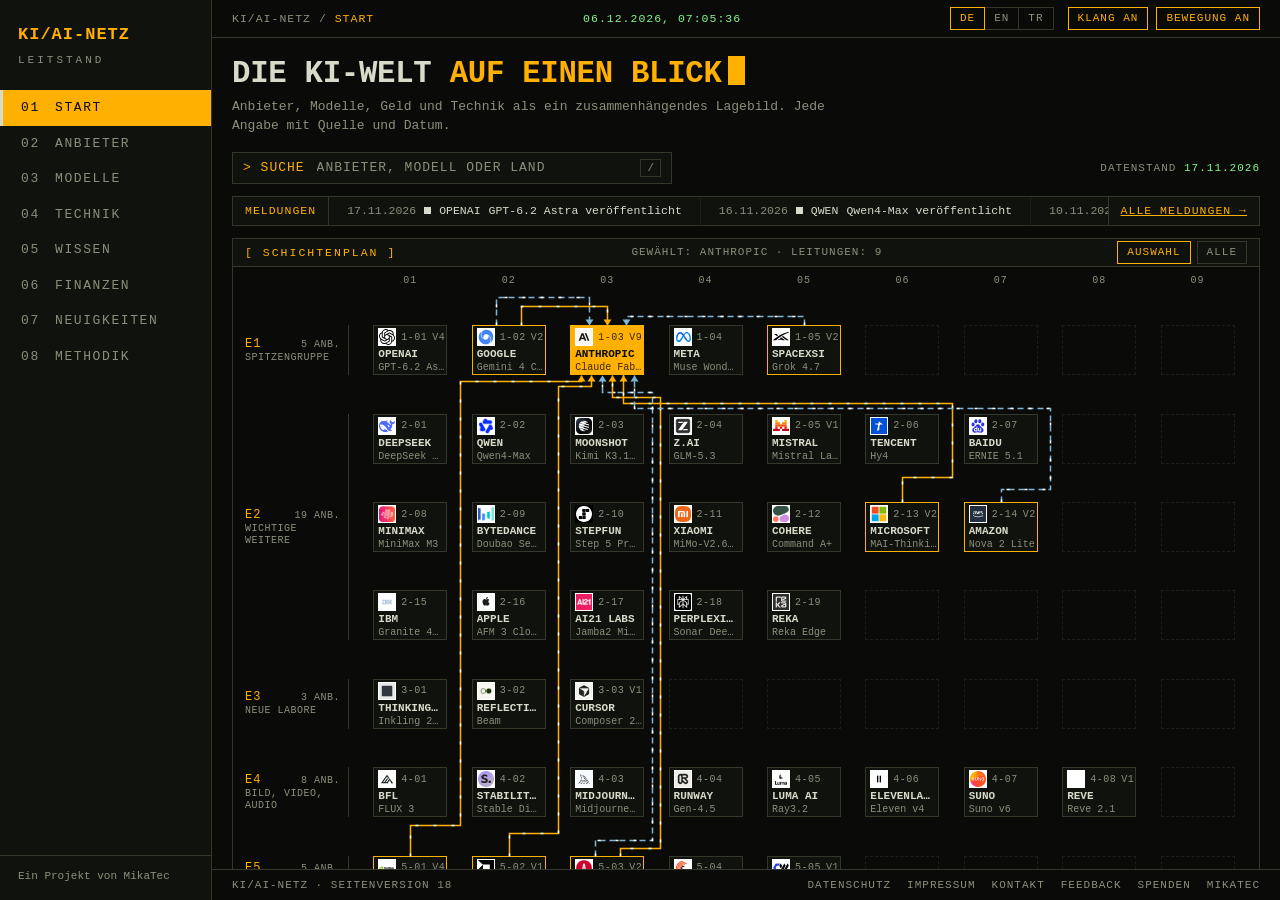
==== commit 5c5173b4: "Übersichtstafeln entfernt (Version 18) - Tafeln „Module“ und „Bausteine“ am Seitenende entfallen: si" ====
--- a/index.html
+++ b/index.html
@@ -3,11 +3,11 @@
 <head>
   <meta charset="utf-8">
   <meta name="viewport" content="width=device-width, initial-scale=1">
-  <meta name="site-version" content="17">
+  <meta name="site-version" content="18">
   <meta name="description" content="Anbieter, Modelle, Geld und Technik als ein zusammenhängendes Lagebild. Jede Angabe mit Quelle und Datum.">
   <title>KI/AI-Netz</title>
   <link rel="icon" href="data:image/svg+xml,%3Csvg xmlns=%27http://www.w3.org/2000/svg%27 viewBox=%270 0 40 40%27%3E%3Crect width=%2740%27 height=%2740%27 fill=%27%230a0b08%27/%3E%3Crect x=%277%27 y=%277%27 width=%2711%27 height=%2711%27 fill=%27%23ffb000%27/%3E%3Crect x=%2722%27 y=%277%27 width=%2711%27 height=%2711%27 fill=%27%2333382a%27/%3E%3Crect x=%277%27 y=%2722%27 width=%2711%27 height=%2711%27 fill=%27%2333382a%27/%3E%3Crect x=%2722%27 y=%2722%27 width=%2711%27 height=%2711%27 fill=%27%23ffb000%27/%3E%3C/svg%3E">
-  <link rel="stylesheet" href="css/leitstand.css?v=25">
+  <link rel="stylesheet" href="css/leitstand.css?v=26">
 </head>
 <body data-bereich="start">
   <div class="seite">
@@ -20,7 +20,6 @@
           <p class="vorspann" id="seitentext">Anbieter, Modelle, Geld und Technik als ein zusammenhängendes Lagebild. Jede Angabe mit Quelle und Datum.</p>
         </section>
         <div class="stapel" id="start"></div>
-        <div class="stapel" id="uebersicht"></div>
         <noscript>
           <p class="hinweis">Diese Seite braucht JavaScript für Navigation und Inhalte. · This site needs JavaScript for navigation and content. · Bu site gezinti ve içerik için JavaScript gerektirir.</p>
         </noscript>
@@ -28,10 +27,10 @@
       <footer class="fuss" id="fuss"></footer>
     </div>
   </div>
-  <script src="js/texte.js?v=19"></script>
-  <script src="js/bereiche.js?v=15"></script>
+  <script src="js/texte.js?v=20"></script>
+  <script src="js/bereiche.js?v=16"></script>
   <script src="js/klang.js?v=2"></script>
-  <script src="js/rahmen.js?v=4"></script>
+  <script src="js/rahmen.js?v=5"></script>
   <script src="js/hilfen.js?v=3"></script>
   <script src="daten/anbieter.js?v=2"></script>
   <script src="daten/beziehungen.js?v=3"></script>
--- a/css/leitstand.css
+++ b/css/leitstand.css
@@ -324,69 +324,7 @@
   color: var(--matt);
 }
 
-/* ---------- 7. Zellenraster: gleich große Felder mit Trennlinien ---------- */
-
-.zellen {
-  display: grid;
-  grid-template-columns: repeat(4, minmax(0, 1fr));
-  overflow: hidden;
-}
-
-.zelle {
-  display: flex;
-  flex-direction: column;
-  min-width: 0;
-  min-height: 104px;
-  padding: 10px 12px 11px;
-  box-shadow: 1px 0 0 0 var(--linie), 0 1px 0 0 var(--linie);
-  text-decoration: none;
-  animation: einschalten 0.25s steps(3) both;
-  animation-delay: calc(var(--nummer, 0) * 45ms);
-}
-
-a.zelle:hover {
-  background: var(--raster);
-}
-
-a.zelle:hover b {
-  color: var(--bernstein);
-}
-
-.zelle b {
-  display: block;
-  font-size: 13px;
-  letter-spacing: 1px;
-  text-transform: uppercase;
-}
-
-.zelle b span {
-  margin-right: 9px;
-  font-weight: 400;
-  color: var(--bernstein);
-}
-
-.zelle small {
-  display: block;
-  margin: 4px 0 8px;
-  font-size: 12px;
-  line-height: 1.4;
-  color: var(--matt);
-}
-
-.zelle em {
-  margin-top: auto;
-  font-size: 11px;
-  font-style: normal;
-  letter-spacing: 1px;
-  text-transform: uppercase;
-  color: var(--matt);
-}
-
-.zelle em.fertig {
-  color: var(--gruen);
-}
-
-/* ---------- 8. Fußzeile ---------- */
+/* ---------- 7. Fußzeile ---------- */
 
 .fuss {
   display: flex;
@@ -415,7 +353,7 @@
   color: var(--text);
 }
 
-/* ---------- 9. Bewegung ---------- */
+/* ---------- 8. Bewegung ---------- */
 
 @keyframes blinken {
   50% {
@@ -429,25 +367,17 @@
   }
 }
 
-.ruhig .zeiger,
-.ruhig .zelle {
+.ruhig .zeiger {
   animation: none;
 }
 
 @media (prefers-reduced-motion: reduce) {
-  .zeiger,
-  .zelle {
+  .zeiger {
     animation: none;
   }
 }
 
-/* ---------- 10. Schmale Ansichten ---------- */
-
-@media (max-width: 1180px) {
-  .zellen {
-    grid-template-columns: repeat(2, minmax(0, 1fr));
-  }
-}
+/* ---------- 9. Schmale Ansichten ---------- */
 
 @media (max-width: 900px) {
   :root {
@@ -504,17 +434,7 @@
   }
 }
 
-@media (max-width: 560px) {
-  .zellen {
-    grid-template-columns: 1fr;
-  }
-
-  .zelle {
-    min-height: 0;
-  }
-}
-
-/* ---------- 11. Startseite: Suchzeile ---------- */
+/* ---------- 10. Startseite: Suchzeile ---------- */
 
 .werkzeugzeile {
   display: flex;
@@ -700,7 +620,7 @@
   }
 }
 
-/* ---------- 12. Startseite: Schichtenplan ---------- */
+/* ---------- 11. Startseite: Schichtenplan ---------- */
 
 .umschalter {
   display: flex;
@@ -934,7 +854,7 @@
   margin-left: auto;
 }
 
-/* ---------- 13. Startseite: Auswahl und Lage ---------- */
+/* ---------- 12. Startseite: Auswahl und Lage ---------- */
 
 .reihe {
   display: grid;
@@ -1207,7 +1127,7 @@
   }
 }
 
-/* ---------- 14. Anbieterseite: Verzeichnis und Profil ---------- */
+/* ---------- 13. Anbieterseite: Verzeichnis und Profil ---------- */
 
 .zweispalter {
   display: grid;
@@ -1511,7 +1431,7 @@
   }
 }
 
-/* ---------- 15. Modellseite: Katalog, Vergleich, Schaubilder ---------- */
+/* ---------- 14. Modellseite: Katalog, Vergleich, Schaubilder ---------- */
 
 .filterzeile {
   display: flex;
@@ -1690,7 +1610,7 @@
   opacity: 1;
 }
 
-/* ---------- 16. Technikseite: Reiter und Schaubild „Token“ ---------- */
+/* ---------- 15. Technikseite: Reiter und Schaubild „Token“ ---------- */
 
 .reiter {
   display: flex;
@@ -1863,7 +1783,7 @@
   }
 }
 
-/* ---------- 17. Technikseite: Schaubild „Kontextfenster“ ---------- */
+/* ---------- 16. Technikseite: Schaubild „Kontextfenster“ ---------- */
 
 .regler {
   display: block;
@@ -1954,7 +1874,7 @@
   }
 }
 
-/* ---------- 18. Technikseite: Schaubild „Attention“ ---------- */
+/* ---------- 17. Technikseite: Schaubild „Attention“ ---------- */
 
 .att-zeile {
   display: flex;
@@ -2023,7 +1943,7 @@
   grid-template-columns: max-content minmax(36px, 1fr) 5ch;
 }
 
-/* ---------- 19. Technikseite: Schaubild „Agenten und Werkzeuge“ ---------- */
+/* ---------- 18. Technikseite: Schaubild „Agenten und Werkzeuge“ ---------- */
 
 .kreislauf {
   display: grid;
@@ -2122,7 +2042,7 @@
   animation: none;
 }
 
-/* ---------- 20. Technikseite: Schaubild „RAG“ ---------- */
+/* ---------- 19. Technikseite: Schaubild „RAG“ ---------- */
 
 .frage {
   display: block;
@@ -2215,7 +2135,7 @@
   overflow: auto;
 }
 
-/* ---------- 21. Technikseite: Schaubild „MCP“ ---------- */
+/* ---------- 20. Technikseite: Schaubild „MCP“ ---------- */
 
 .ablauf li code.block {
   display: block;
@@ -2223,7 +2143,7 @@
   font-size: 11.5px;
 }
 
-/* ---------- 22. Technikseite: Schaubilder „Diffusion“ und „Embeddings“ ---------- */
+/* ---------- 21. Technikseite: Schaubilder „Diffusion“ und „Embeddings“ ---------- */
 
 .diffusionsbild {
   display: block;
@@ -2259,7 +2179,7 @@
   outline: 1px solid var(--text);
 }
 
-/* ---------- 23. Wissensseite: Baustein „Limits“ ---------- */
+/* ---------- 22. Wissensseite: Baustein „Limits“ ---------- */
 
 .behaelter {
   display: grid;
@@ -2417,7 +2337,7 @@
   }
 }
 
-/* ---------- 24. Wissensseite: Abrechnung, API, Kostenrechner, Glossar ---------- */
+/* ---------- 23. Wissensseite: Abrechnung, API, Kostenrechner, Glossar ---------- */
 
 .balken.geld {
   grid-template-columns: max-content minmax(36px, 1fr) max-content;
@@ -2579,7 +2499,7 @@
   }
 }
 
-/* ---------- 25. Finanzseite ---------- */
+/* ---------- 24. Finanzseite ---------- */
 
 .finanzhinweis {
   margin: 12px 0 0;
@@ -2760,7 +2680,7 @@
   flex-wrap: wrap;
 }
 
-/* ---------- 26. Neuigkeiten und Methodik ---------- */
+/* ---------- 25. Neuigkeiten und Methodik ---------- */
 
 /* Auf schmalen Bildschirmen behält die Zeitachse ihre Breite und rollt waagerecht. */
 .zeitkarte {
@@ -2868,7 +2788,7 @@
   white-space: nowrap;
 }
 
-/* ---------- 27. Datenschutzseite ---------- */
+/* ---------- 26. Datenschutzseite ---------- */
 
 .rechtstext .erklaerung {
   max-width: 96ch;
